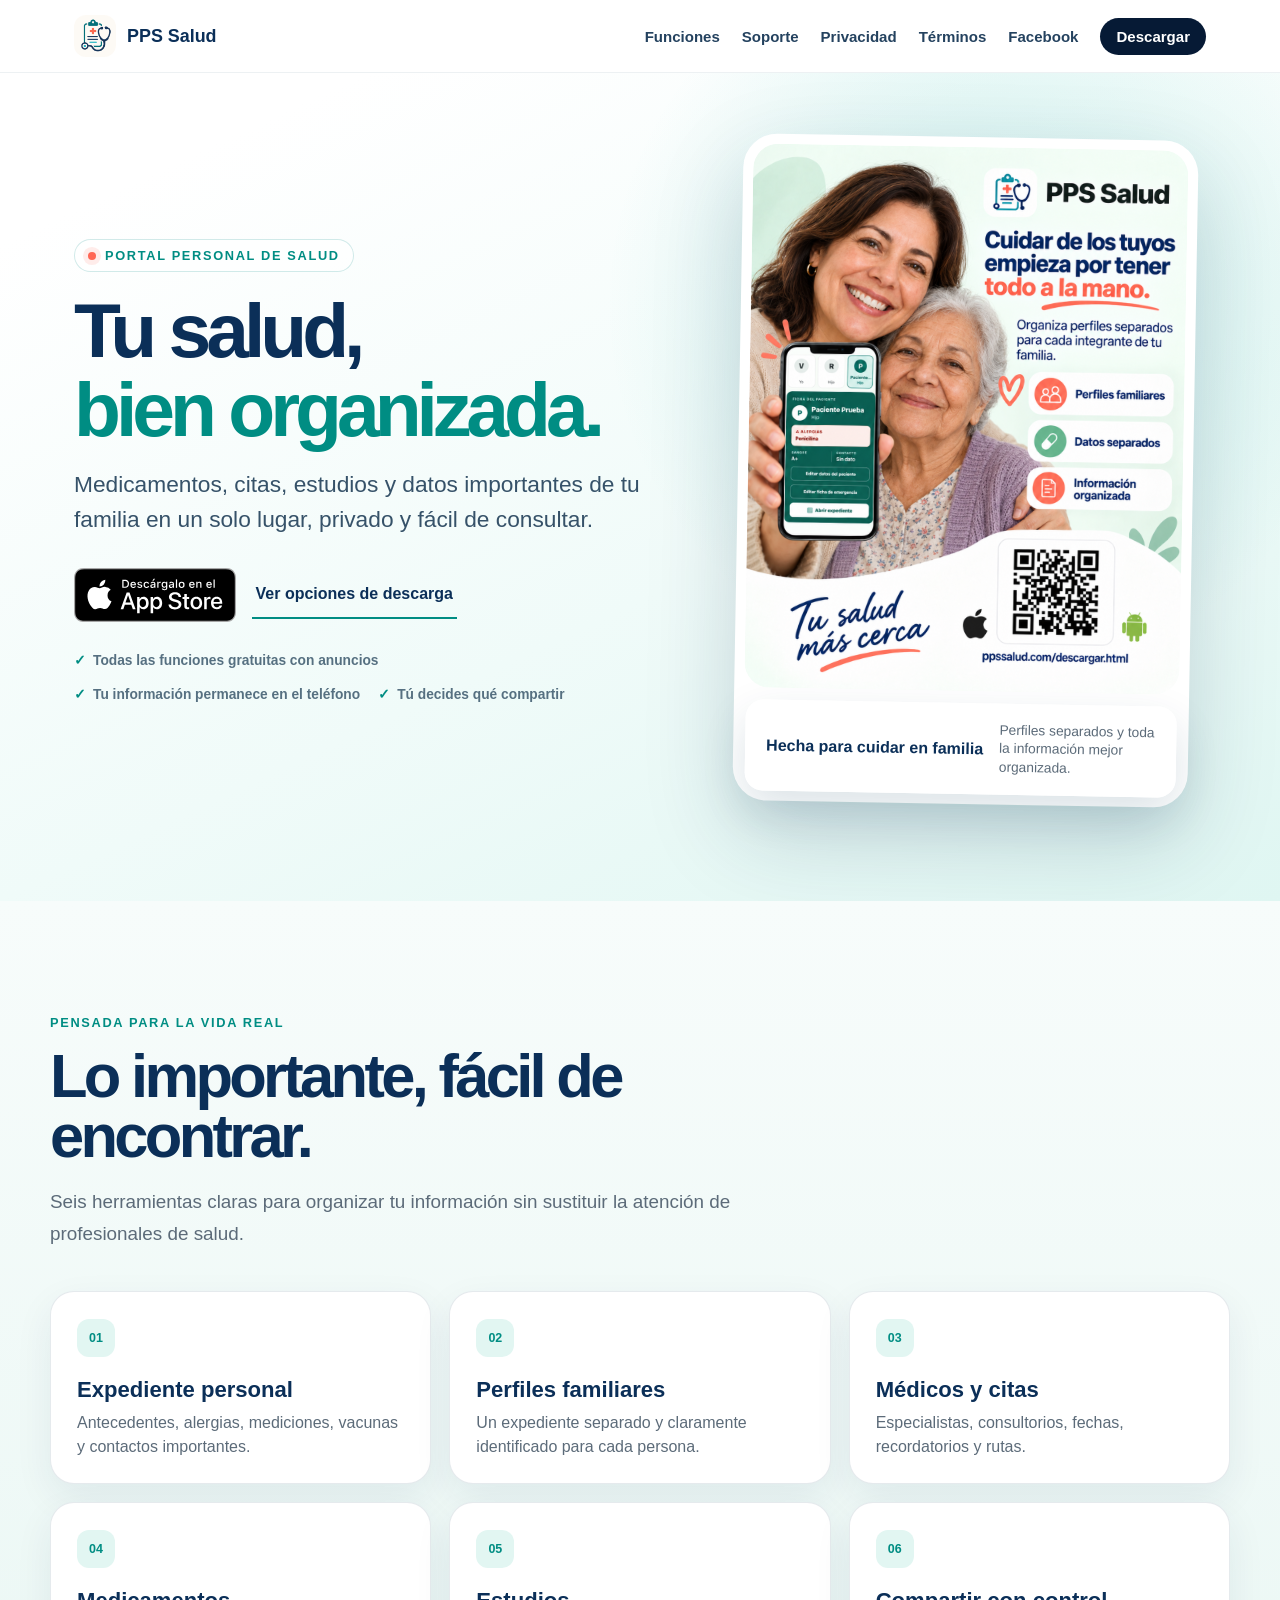
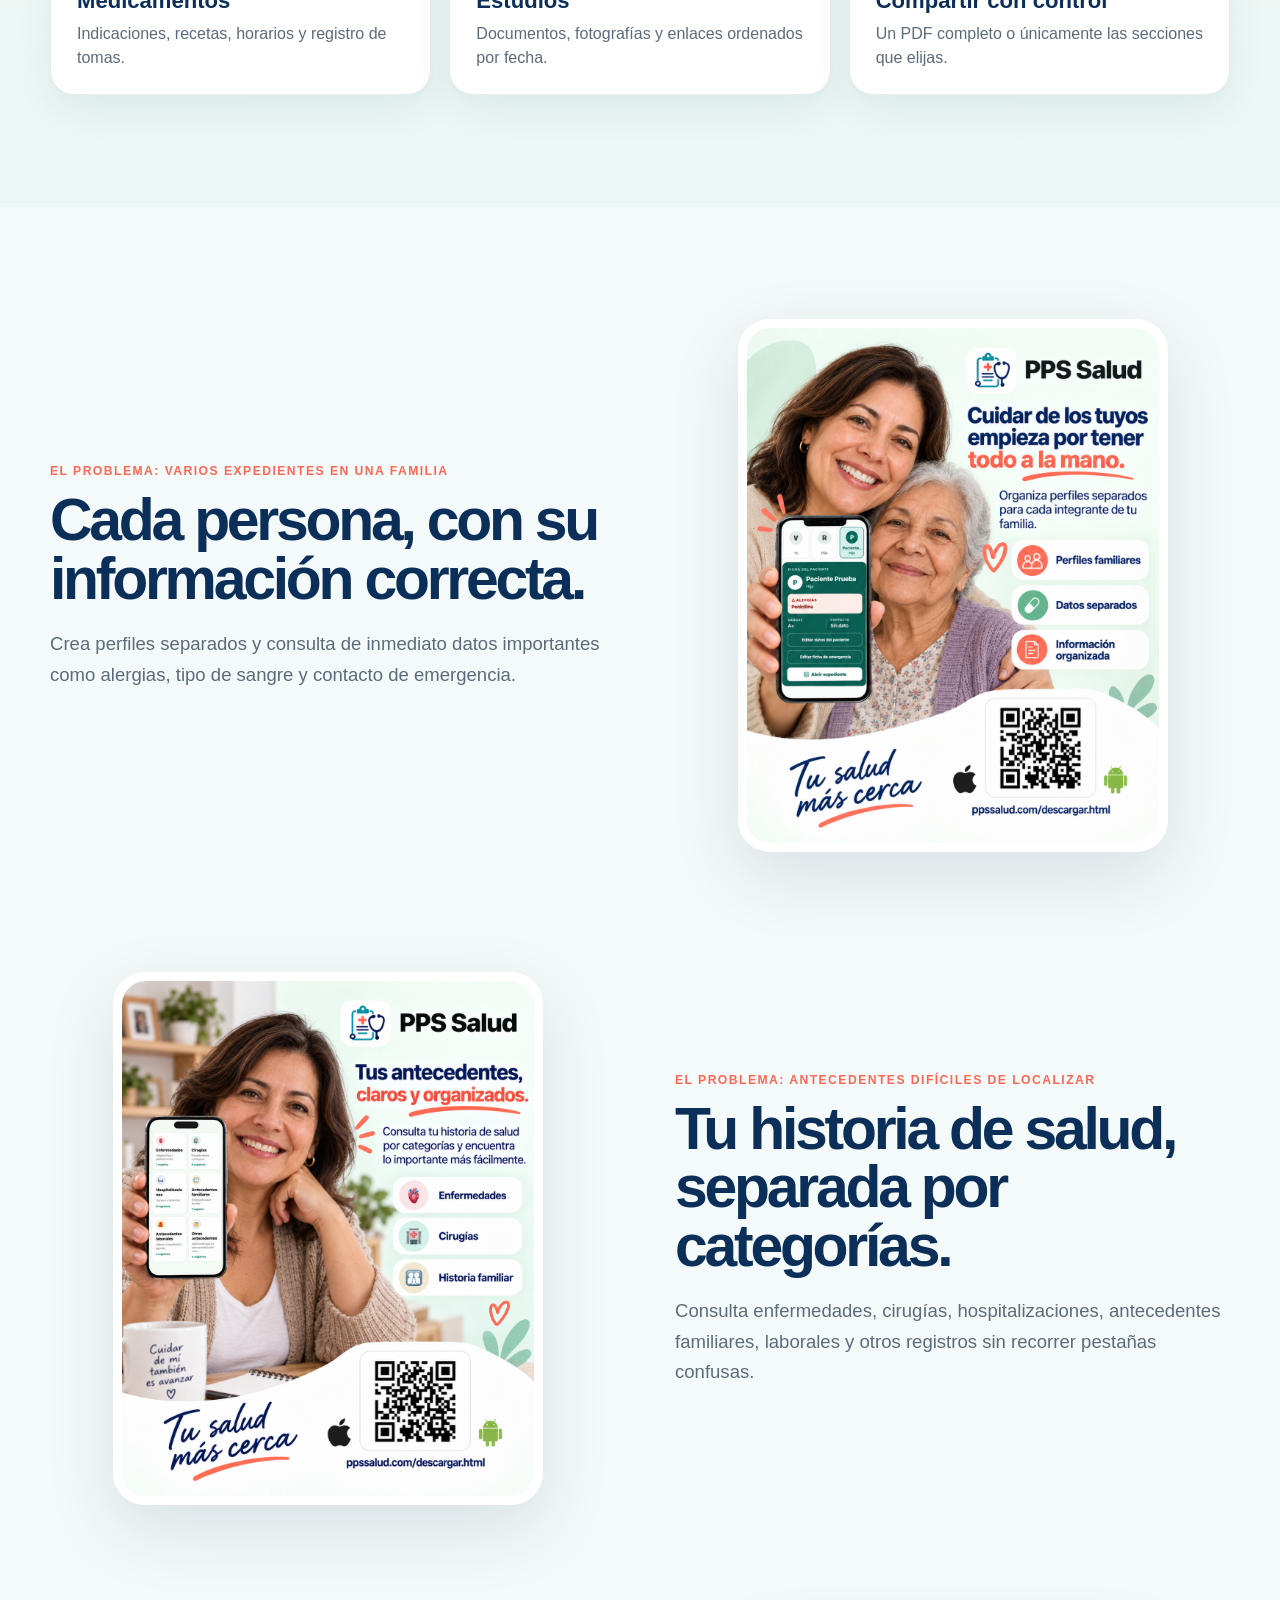
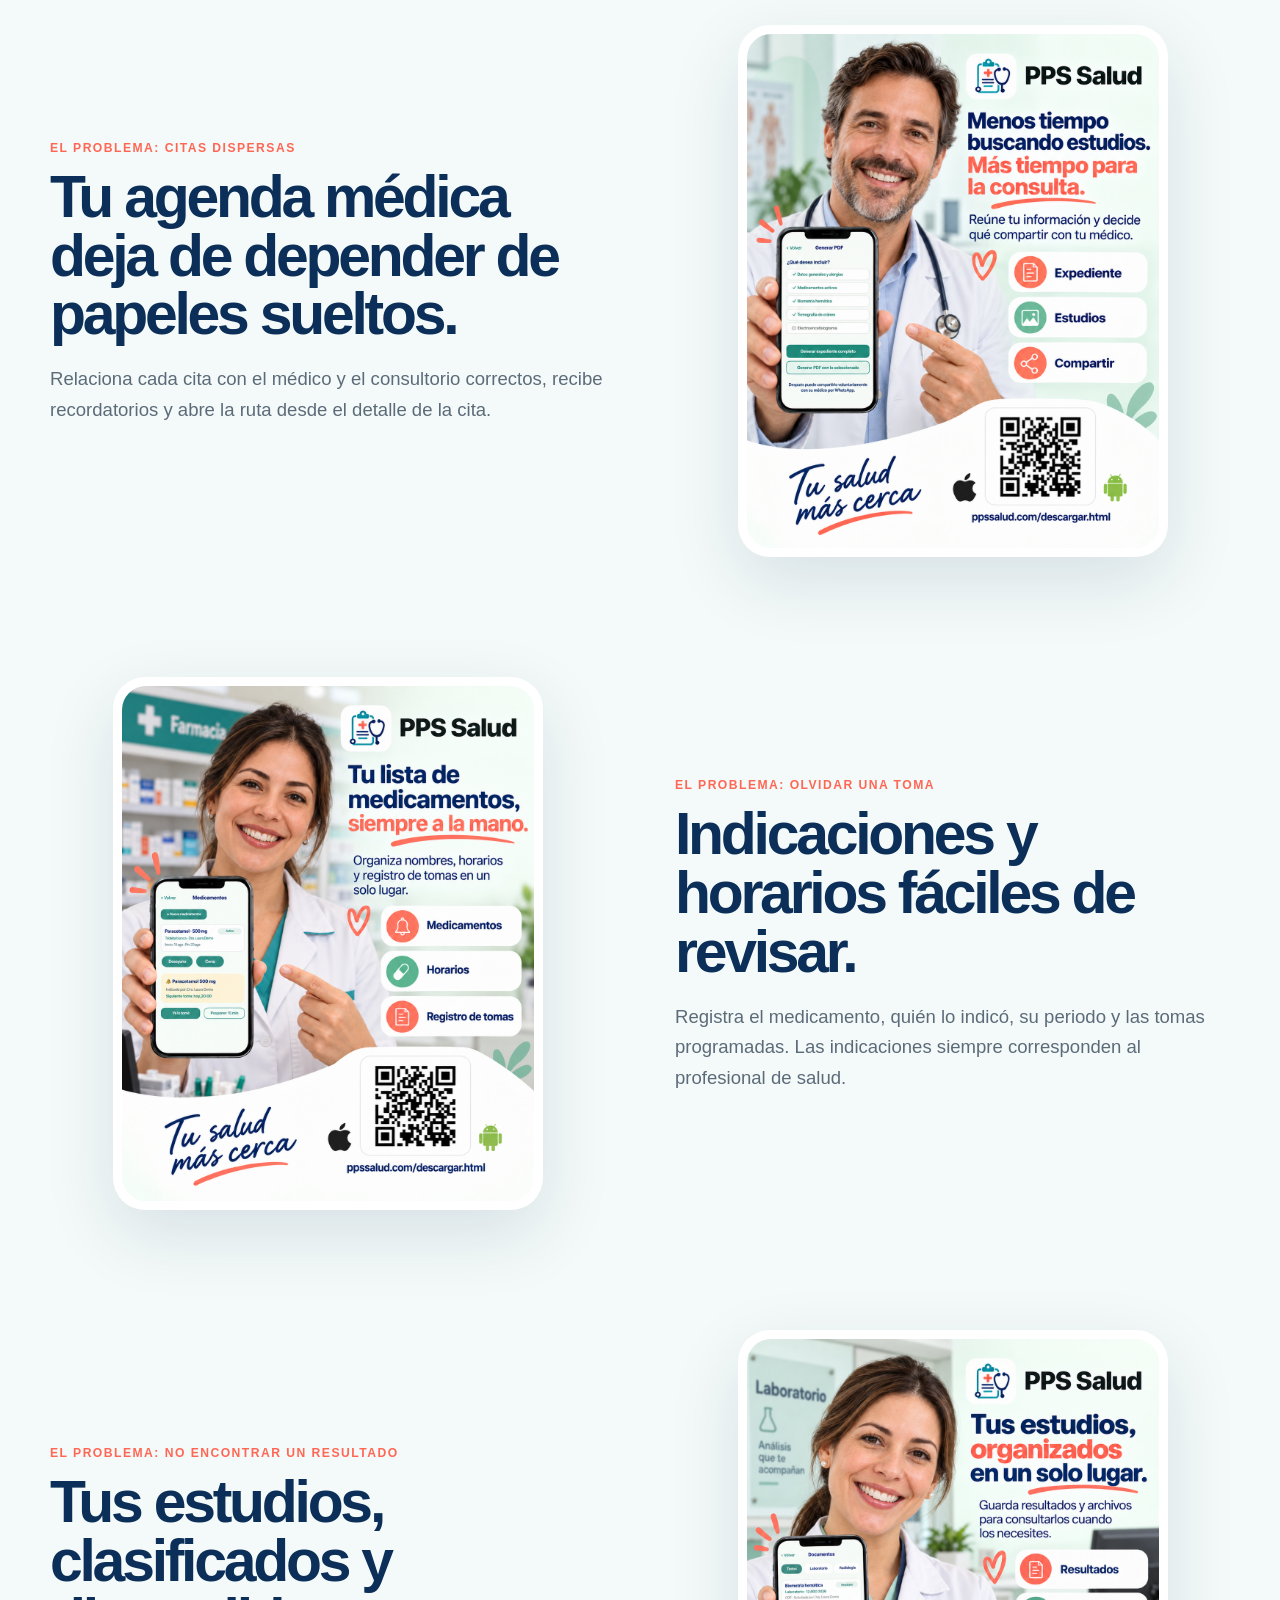
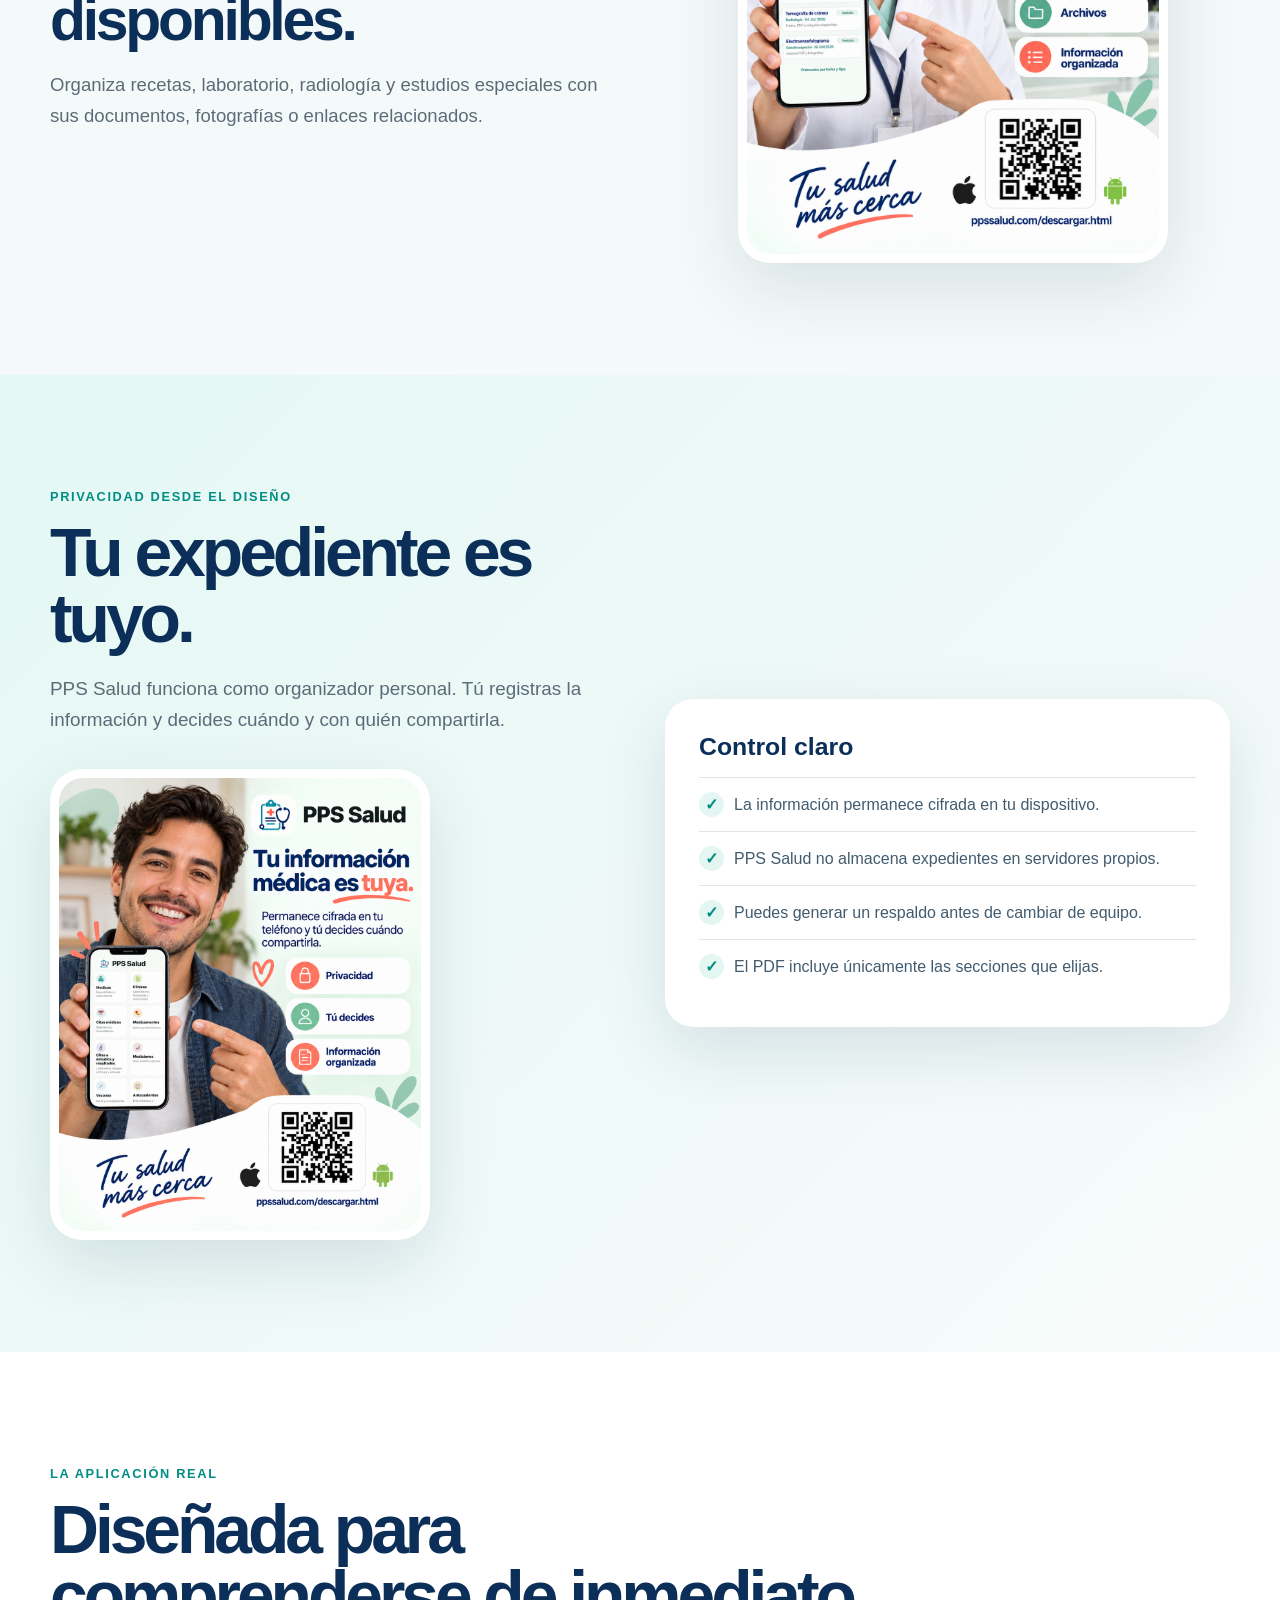
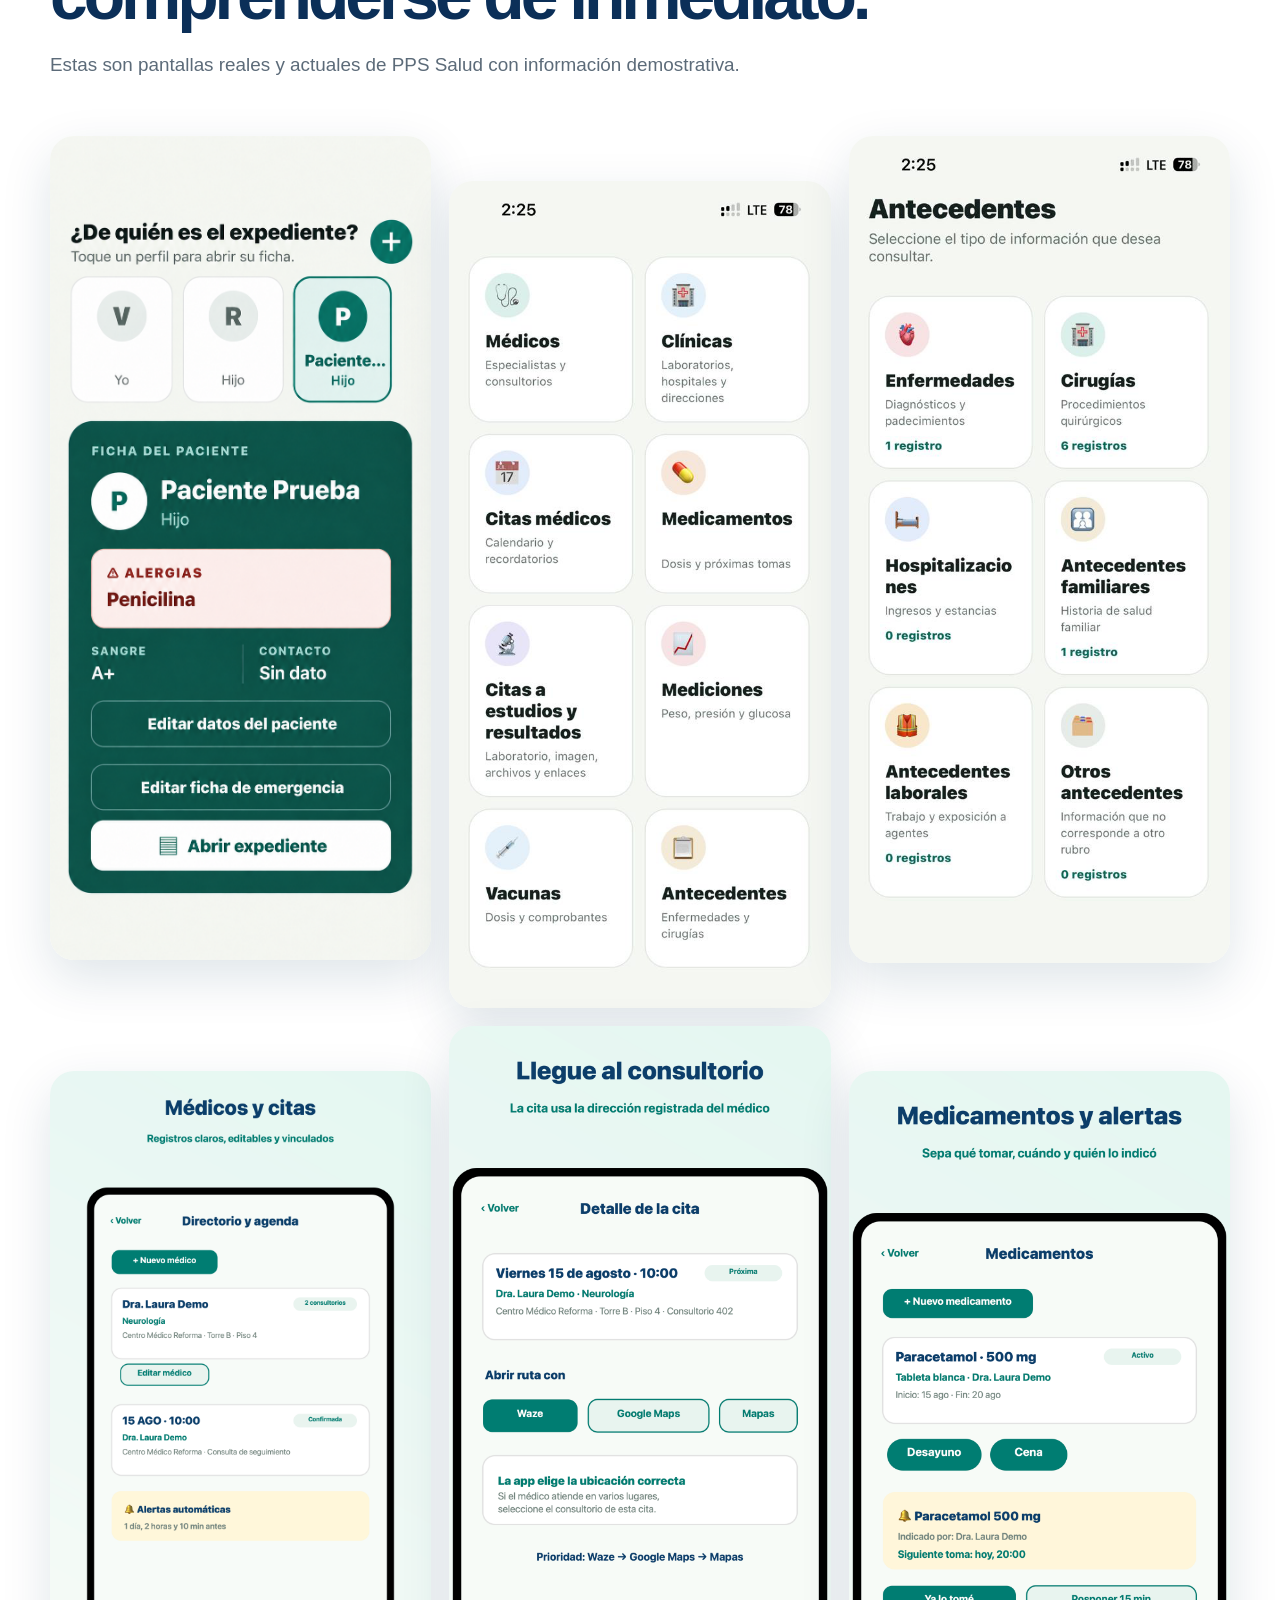
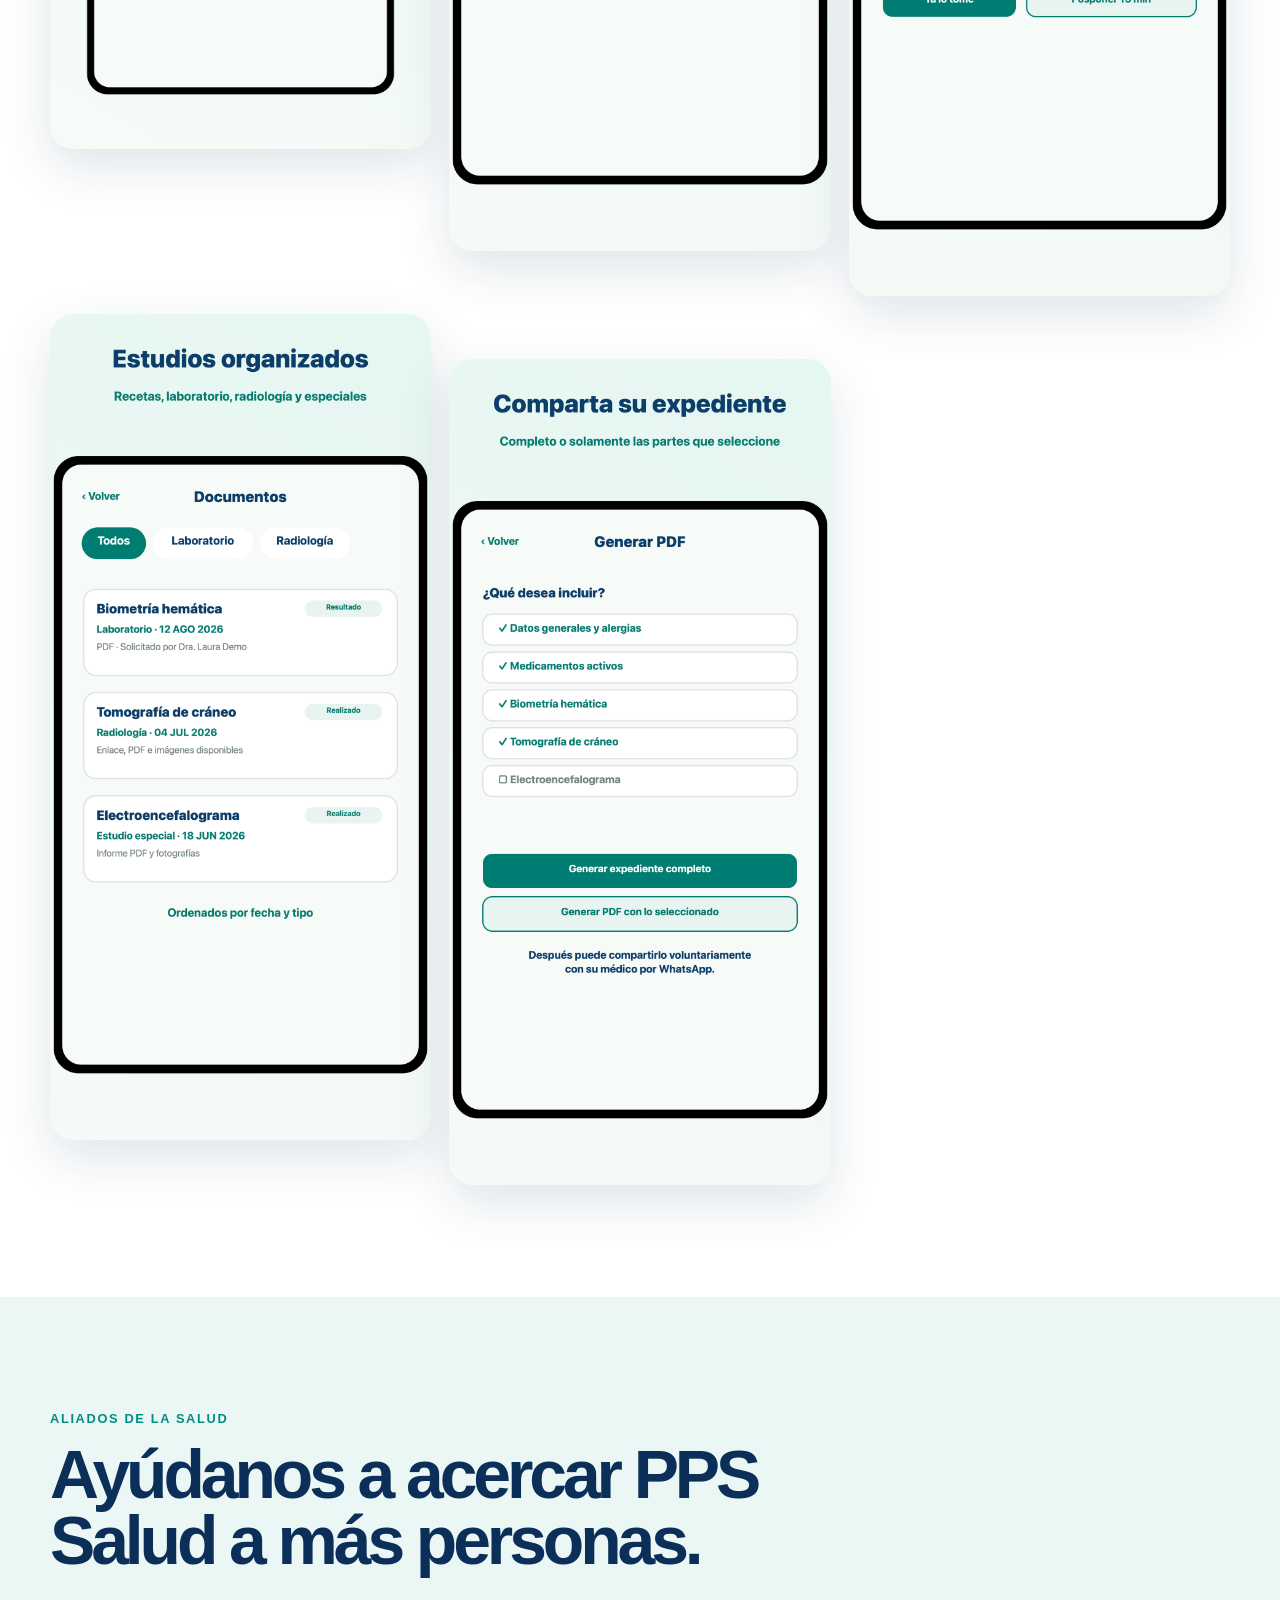
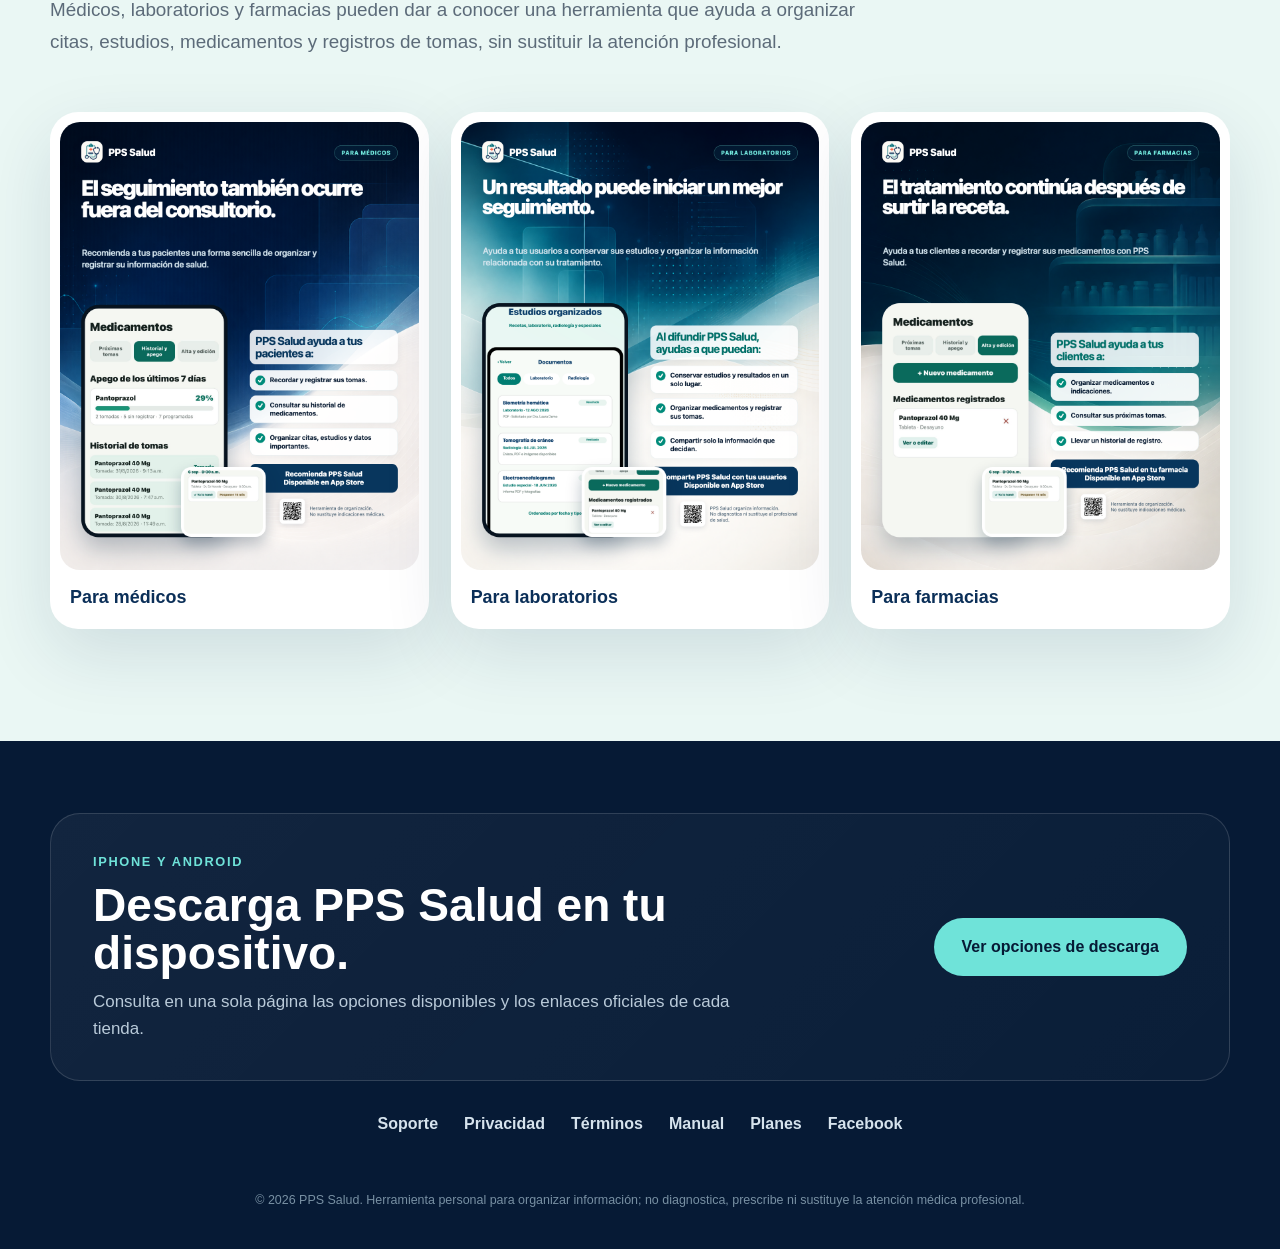
==== index.html @ 1ed8c7bd "Ajusta portada y simplifica descarga final" ====
<!doctype html>
<html lang="es-MX">
<head>
<meta charset="utf-8"><meta name="viewport" content="width=device-width,initial-scale=1"><meta name="theme-color" content="#f3fbf9">
<title>PPS Salud | Portal Personal de Salud – App para organizar tu información de salud</title>
<meta name="description" content="PPS Salud organiza medicamentos, citas, estudios, mediciones y antecedentes personales y familiares. Desde la versión 2.0.4, todas sus funciones son gratuitas con anuncios.">
<link rel="canonical" href="https://ppssalud.com/">
<meta name="robots" content="index,follow">
<meta property="og:title" content="PPS Salud | Portal Personal de Salud">
<meta property="og:description" content="Todas las funciones gratuitas con anuncios desde la versión 2.0.4. Las compras opcionales solo retiran la publicidad.">
<meta property="og:image" content="https://ppssalud.com/logo.png">
<meta property="og:url" content="https://ppssalud.com/">
<meta property="og:type" content="website">
<meta property="og:locale" content="es_MX">
<meta name="twitter:card" content="summary">
<meta name="twitter:title" content="PPS Salud | Portal Personal de Salud">
<meta name="twitter:description" content="Organiza tu información personal y familiar de salud. Gratis con anuncios desde la versión 2.0.4.">
<meta name="twitter:image" content="https://ppssalud.com/logo.png">
<script type="application/ld+json">
{
  "@context": "https://schema.org",
  "@type": "SoftwareApplication",
  "name": "PPS Salud",
  "alternateName": "Portal Personal de Salud",
  "applicationCategory": "HealthApplication",
  "operatingSystem": "iOS",
  "description": "PPS Salud es una aplicación para organizar información personal de salud, incluyendo medicamentos, citas, estudios, mediciones y antecedentes.",
  "url": "https://ppssalud.com/",
  "image": "https://ppssalud.com/logo.png",
  "sameAs": [
    "https://apps.apple.com/mx/app/pps-salud/id6799216959",
    "https://www.facebook.com/ppssalud"
  ],
  "offers": {
    "@type": "Offer",
    "url": "https://apps.apple.com/mx/app/pps-salud/id6799216959",
    "price": "0",
    "priceCurrency": "MXN",
    "availability": "https://schema.org/InStock"
  }
}
</script>
<style>
:root{--ink:#061a35;--navy:#0b2f58;--teal:#008d83;--mint:#6fe3d9;--coral:#ff6755;--mist:#eff9f7;--muted:#5c6b79;--line:rgba(8,55,83,.11);--shadow:0 30px 90px rgba(9,45,79,.14)}*{box-sizing:border-box}html{scroll-behavior:smooth}body{margin:0;color:var(--ink);font-family:-apple-system,BlinkMacSystemFont,"SF Pro Display","Segoe UI",sans-serif;-webkit-font-smoothing:antialiased}img,video{display:block;max-width:100%}.nav{position:sticky;top:0;z-index:20;background:#fffd;backdrop-filter:blur(22px);border-bottom:1px solid #08375312}.nav-inner{max-width:1180px;height:72px;margin:auto;padding:0 24px;display:flex;align-items:center;justify-content:space-between}.brand{display:flex;align-items:center;gap:11px;text-decoration:none;font-weight:800;color:var(--navy);font-size:1.12rem}.brand img{width:42px;height:42px;border-radius:12px}.links{display:flex;align-items:center;gap:24px;font-size:.94rem;font-weight:650}.links a{text-decoration:none;color:#24425f}.links a:hover{color:var(--teal)}.nav-cta{padding:10px 16px;border-radius:99px;background:var(--ink);color:#fff!important}
.hero{min-height:calc(100vh - 72px);overflow:hidden;background:radial-gradient(circle at 77% 28%,#00b3a72e,transparent 33%),linear-gradient(155deg,#fff 12%,#f0fbf9 58%,#dff6f2)}.hero-inner{max-width:1180px;margin:auto;padding:78px 24px 84px;display:grid;grid-template-columns:1.05fr .95fr;gap:70px;align-items:center}.eyebrow,.kicker{color:var(--teal);font-size:.8rem;font-weight:850;text-transform:uppercase;letter-spacing:.13em}.eyebrow{display:inline-flex;align-items:center;gap:9px;padding:8px 13px;border:1px solid #008d832e;border-radius:99px;background:#ffffffaa}.eyebrow:before{content:"";width:8px;height:8px;border-radius:50%;background:var(--coral);box-shadow:0 0 0 5px #ff67551f}h1{margin:24px 0;font-size:clamp(3.4rem,7.1vw,6.8rem);line-height:.91;letter-spacing:-.075em;color:var(--navy)}h1 span{display:block;color:var(--teal)}.lead{max-width:620px;margin:0;color:#365269;font-size:clamp(1.15rem,2vw,1.42rem);line-height:1.55}.actions{display:flex;align-items:center;gap:16px;flex-wrap:wrap;margin-top:31px}.store img{height:54px;width:auto}.text-link{font-weight:750;text-decoration:none;color:var(--navy);padding:14px 4px;border-bottom:2px solid var(--teal)}.trust{display:flex;gap:18px;flex-wrap:wrap;margin-top:30px;color:#567081;font-size:.86rem;font-weight:650}.trust span:before{content:"✓";color:var(--teal);margin-right:7px}
.stage{position:relative;display:grid;place-items:center;min-height:620px}.glow{position:absolute;width:85%;aspect-ratio:1;border-radius:50%;background:radial-gradient(circle,#00b3a742,#00b3a700 68%)}.phone{position:relative;width:min(370px,78vw);padding:12px;border-radius:53px;background:#07111f;box-shadow:0 55px 100px #04213b45,inset 0 0 0 2px #ffffff40;transform:rotate(2deg)}.phone video{width:100%;aspect-ratio:9/16;object-fit:cover;border-radius:42px;background:#eaf6f3}.float{position:absolute;padding:15px 18px;border:1px solid #ffffffb8;border-radius:18px;background:#ffffffd6;box-shadow:0 18px 40px #0837531f;backdrop-filter:blur(14px);font-weight:800;color:var(--navy)}.float b{display:block;color:var(--teal);font-size:.72rem;text-transform:uppercase;letter-spacing:.09em;margin-bottom:4px}.float.one{left:-7%;top:22%}.float.two{right:-3%;bottom:17%}
.section{padding:112px 24px}.wrap{max-width:1180px;margin:auto}.head{max-width:820px;margin-bottom:55px}.section h2,.download h2{font-size:clamp(2.6rem,5.3vw,5rem);line-height:.98;letter-spacing:-.06em;margin:15px 0 20px;color:var(--navy)}.head p{font-size:1.18rem;line-height:1.65;color:var(--muted);margin:0}.dark{background:var(--ink);color:#fff}.dark h2,.download h2{color:#fff}.dark .head p,.download p{color:#b9cad9}.dark .kicker,.download .kicker{color:var(--mint)}.grid{display:grid;grid-template-columns:repeat(3,1fr);gap:16px}.feature{min-height:230px;padding:30px;border:1px solid #ffffff1f;border-radius:26px;background:linear-gradient(145deg,#ffffff17,#ffffff06);display:flex;flex-direction:column;justify-content:flex-start}.num{font-size:.78rem;color:var(--mint);font-weight:850;letter-spacing:.12em}.feature h3{margin:24px 0 10px;font-size:1.55rem}.feature p{margin:0;color:#b9cad9;line-height:1.55}
.stories{background:#f4faf9}.story{display:grid;grid-template-columns:1fr 1fr;gap:70px;align-items:center;margin-bottom:120px}.story:last-child{margin-bottom:0}.story:nth-child(even) .copy{order:2}.story:nth-child(even) .shot{order:1}.problem{color:var(--coral);font-size:.76rem;font-weight:850;text-transform:uppercase;letter-spacing:.12em}.story h3{font-size:clamp(2.25rem,4.6vw,4.3rem);line-height:1;letter-spacing:-.055em;margin:12px 0 20px;color:var(--navy)}.story p{font-size:1.16rem;color:var(--muted);line-height:1.65}.shot{max-width:470px;margin:auto;padding:10px;border-radius:43px;background:#091522;box-shadow:var(--shadow)}.shot img{border-radius:34px}
.privacy{background:linear-gradient(135deg,#e4f8f4,#f8fbfb)}.privacy-grid{display:grid;grid-template-columns:1fr 1fr;gap:50px;align-items:center}.privacy-card{padding:34px;border-radius:28px;background:#fff;box-shadow:var(--shadow)}.privacy-card h3{font-size:1.55rem;margin:0 0 16px;color:var(--navy)}.privacy-card ul{padding:0;margin:0;list-style:none}.privacy-card li{padding:14px 0;border-top:1px solid var(--line);color:#415b6f}.privacy-card li:before{content:"✓";display:inline-grid;place-items:center;width:25px;height:25px;border-radius:50%;margin-right:10px;background:#e3f6f2;color:var(--teal);font-weight:900}.gallery{display:grid;grid-template-columns:repeat(3,1fr);gap:18px;align-items:start}.gallery img{width:100%;border-radius:24px;box-shadow:0 18px 50px #08375321;transition:.35s}.gallery img:nth-child(even){margin-top:45px}.gallery img:hover{transform:translateY(-8px)}.allies{background:#eaf7f4}.allies-grid{display:grid;grid-template-columns:repeat(3,1fr);gap:22px}.ally-card{margin:0;padding:10px 10px 18px;border-radius:28px;background:#fff;box-shadow:var(--shadow)}.ally-card img{width:100%;border-radius:20px}.ally-card figcaption{padding:17px 10px 3px;color:var(--navy);font-size:1.12rem;font-weight:800}
.download{padding:120px 24px 56px;background:var(--ink);color:#fff;text-align:center}.download-inner{max-width:1080px;margin:auto}.download>p{font-size:1.16rem}.qr{width:min(310px,78vw);margin:42px auto 24px;padding:20px;border-radius:34px;background:#fff;box-shadow:0 30px 70px #0004}.qr img{border-radius:18px}.download .store img{height:60px;margin:auto}.download-links{margin-top:52px;display:flex;justify-content:center;gap:26px;flex-wrap:wrap}.download-links a{color:#d6e3ed;text-decoration:none;font-weight:700}.download-links a:hover{color:var(--mint)}.apple-note{max-width:820px;margin:62px auto 0;color:#8297a9!important;font-size:.78rem!important;line-height:1.55!important}footer{background:var(--ink);color:#7890a3;text-align:center;padding:22px 24px 42px;font-size:.78rem}
@media(max-width:920px){.links a:not(.nav-cta){display:none}.hero-inner,.story,.privacy-grid{grid-template-columns:1fr}.hero-inner{padding-top:54px;gap:34px}.stage{min-height:570px}.grid{grid-template-columns:1fr 1fr}.gallery{grid-template-columns:repeat(3,1fr)}.allies-grid{grid-template-columns:repeat(2,1fr)}.story:nth-child(even) .copy,.story:nth-child(even) .shot{order:initial}}@media(max-width:620px){.nav-inner{height:64px}.hero{min-height:auto}.hero-inner{padding:48px 20px 68px}h1{font-size:3.6rem}.stage{min-height:520px}.float{display:none}.section{padding:82px 20px}.grid,.allies-grid{grid-template-columns:1fr}.feature{min-height:220px}.gallery{grid-template-columns:repeat(2,1fr)}.gallery img:nth-child(even){margin-top:25px}.story{gap:34px;margin-bottom:90px}.download{padding-top:88px}}@media(prefers-reduced-motion:reduce){html{scroll-behavior:auto}.gallery img{transition:none}}
</style>
<link rel="stylesheet" href="site.css">
<script async src="https://pagead2.googlesyndication.com/pagead/js/adsbygoogle.js?client=ca-pub-6480744646471189" crossorigin="anonymous"></script>
</head>
<body>
<nav class="site-nav"><div class="site-nav-inner"><a class="site-brand" href="/"><img src="logo.png" alt="PPS Salud">PPS Salud</a><div class="site-links"><a href="/#funciones">Funciones</a><a href="soporte.html">Soporte</a><a href="privacidad.html">Privacidad</a><a href="terminos.html">Términos</a><a href="https://www.facebook.com/ppssalud" target="_blank" rel="noopener">Facebook</a><a class="site-cta" href="/descargar.html">Descargar</a></div><details class="site-menu"><summary>Menú</summary><div><a href="/">Inicio</a><a href="/#funciones">Funciones</a><a href="soporte.html">Soporte</a><a href="privacidad.html">Privacidad</a><a href="terminos.html">Términos</a><a href="https://www.facebook.com/ppssalud" target="_blank" rel="noopener">Facebook</a><a href="/descargar.html">Descargar</a></div></details></div></nav>
<main>
<section class="hero" id="inicio"><div class="hero-inner"><div class="hero-copy"><span class="eyebrow">Portal Personal de Salud</span><h1>Tu salud,<span>bien organizada.</span></h1><p class="lead">Medicamentos, citas, estudios y datos importantes de tu familia en un solo lugar, privado y fácil de consultar.</p><div class="actions"><a class="store" href="https://apps.apple.com/mx/app/pps-salud/id6799216959" aria-label="Descargar PPS Salud en App Store"><img src="assets/app-store-badge.svg" alt="Descargar en el App Store"></a><a class="text-link" href="/descargar.html">Ver opciones de descarga</a></div><div class="trust"><span>Todas las funciones gratuitas con anuncios</span><span>Tu información permanece en el teléfono</span><span>Tú decides qué compartir</span></div></div><div class="campaign-hero"><img src="assets/campana-02-cuidadores.png" alt="Anuncio de PPS Salud para organizar perfiles familiares separados"><div class="campaign-hero-note"><strong>Hecha para cuidar en familia</strong><span>Perfiles separados y toda la información mejor organizada.</span></div></div></div></section>
<section class="section feature-section" id="funciones"><div class="wrap"><div class="head feature-head"><span class="kicker">Pensada para la vida real</span><h2>Lo importante, fácil de encontrar.</h2><p>Seis herramientas claras para organizar tu información sin sustituir la atención de profesionales de salud.</p></div><div class="grid feature-grid">
<article class="feature"><span class="num">01</span><div><h3>Expediente personal</h3><p>Antecedentes, alergias, mediciones, vacunas y contactos importantes.</p></div></article><article class="feature"><span class="num">02</span><div><h3>Perfiles familiares</h3><p>Un expediente separado y claramente identificado para cada persona.</p></div></article><article class="feature"><span class="num">03</span><div><h3>Médicos y citas</h3><p>Especialistas, consultorios, fechas, recordatorios y rutas.</p></div></article><article class="feature"><span class="num">04</span><div><h3>Medicamentos</h3><p>Indicaciones, recetas, horarios y registro de tomas.</p></div></article><article class="feature"><span class="num">05</span><div><h3>Estudios</h3><p>Documentos, fotografías y enlaces ordenados por fecha.</p></div></article><article class="feature"><span class="num">06</span><div><h3>Compartir con control</h3><p>Un PDF completo o únicamente las secciones que elijas.</p></div></article></div></div></section>
<section class="section stories" id="experiencia"><div class="wrap">
<article class="story"><div class="copy"><span class="problem">El problema: varios expedientes en una familia</span><h3>Cada persona, con su información correcta.</h3><p>Crea perfiles separados y consulta de inmediato datos importantes como alergias, tipo de sangre y contacto de emergencia.</p></div><div class="campaign-shot"><img src="assets/campana-02-cuidadores.png" alt="PPS Salud para organizar perfiles familiares" loading="lazy"></div></article>
<article class="story"><div class="copy"><span class="problem">El problema: antecedentes difíciles de localizar</span><h3>Tu historia de salud, separada por categorías.</h3><p>Consulta enfermedades, cirugías, hospitalizaciones, antecedentes familiares, laborales y otros registros sin recorrer pestañas confusas.</p></div><div class="campaign-shot"><img src="assets/campana-07-antecedentes.png" alt="Persona mostrando en PPS Salud la pantalla real de antecedentes organizados por categoría" loading="lazy"></div></article>
<article class="story"><div class="copy"><span class="problem">El problema: citas dispersas</span><h3>Tu agenda médica deja de depender de papeles sueltos.</h3><p>Relaciona cada cita con el médico y el consultorio correctos, recibe recordatorios y abre la ruta desde el detalle de la cita.</p></div><div class="campaign-shot"><img src="assets/campana-03-medicos.png" alt="PPS Salud para preparar la información antes de la consulta" loading="lazy"></div></article>
<article class="story"><div class="copy"><span class="problem">El problema: olvidar una toma</span><h3>Indicaciones y horarios fáciles de revisar.</h3><p>Registra el medicamento, quién lo indicó, su periodo y las tomas programadas. Las indicaciones siempre corresponden al profesional de salud.</p></div><div class="campaign-shot"><img src="assets/campana-04-farmacias.png" alt="PPS Salud para organizar medicamentos y horarios" loading="lazy"></div></article>
<article class="story"><div class="copy"><span class="problem">El problema: no encontrar un resultado</span><h3>Tus estudios, clasificados y disponibles.</h3><p>Organiza recetas, laboratorio, radiología y estudios especiales con sus documentos, fotografías o enlaces relacionados.</p></div><div class="campaign-shot"><img src="assets/campana-05-laboratorios.png" alt="PPS Salud para organizar resultados y archivos" loading="lazy"></div></article></div></section>
<section class="section privacy" id="privacidad"><div class="wrap privacy-grid"><div class="privacy-intro"><div class="head"><span class="kicker">Privacidad desde el diseño</span><h2>Tu expediente es tuyo.</h2><p>PPS Salud funciona como organizador personal. Tú registras la información y decides cuándo y con quién compartirla.</p></div><div class="campaign-shot privacy-shot"><img src="assets/campana-06-privacidad.png" alt="Privacidad de la información en PPS Salud" loading="lazy"></div></div><div class="privacy-card"><h3>Control claro</h3><ul><li>La información permanece cifrada en tu dispositivo.</li><li>PPS Salud no almacena expedientes en servidores propios.</li><li>Puedes generar un respaldo antes de cambiar de equipo.</li><li>El PDF incluye únicamente las secciones que elijas.</li></ul></div></div></section>
<section class="section"><div class="wrap"><div class="head"><span class="kicker">La aplicación real</span><h2>Diseñada para comprenderse de inmediato.</h2><p>Estas son pantallas reales y actuales de PPS Salud con información demostrativa.</p></div><div class="gallery"><img src="assets/perfiles-familia.png" alt="Perfiles familiares y ficha de emergencia" loading="lazy"><img src="assets/expediente-actual.png" alt="Secciones actuales del expediente" loading="lazy"><img src="assets/antecedentes-actual.png" alt="Antecedentes organizados por categoría" loading="lazy"><img src="assets/medicos-citas.png" alt="Médicos y citas" loading="lazy"><img src="assets/mapas-rutas.png" alt="Rutas al consultorio" loading="lazy"><img src="assets/medicamentos-alertas.png" alt="Medicamentos y alertas" loading="lazy"><img src="assets/estudios-organizados.png" alt="Estudios organizados" loading="lazy"><img src="assets/compartir-expediente.png" alt="Compartir expediente en PDF" loading="lazy"></div></div></section>
<section class="section allies" id="aliados"><div class="wrap"><div class="head"><span class="kicker">Aliados de la salud</span><h2>Ayúdanos a acercar PPS Salud a más personas.</h2><p>Médicos, laboratorios y farmacias pueden dar a conocer una herramienta que ayuda a organizar citas, estudios, medicamentos y registros de tomas, sin sustituir la atención profesional.</p></div><div class="allies-grid"><figure class="ally-card"><img src="assets/anuncio-medicos.png" alt="Anuncio de PPS Salud dirigido a médicos" loading="lazy"><figcaption>Para médicos</figcaption></figure><figure class="ally-card"><img src="assets/anuncio-laboratorios.png" alt="Anuncio de PPS Salud dirigido a laboratorios" loading="lazy"><figcaption>Para laboratorios</figcaption></figure><figure class="ally-card"><img src="assets/anuncio-farmacias.png" alt="Anuncio de PPS Salud dirigido a farmacias" loading="lazy"><figcaption>Para farmacias</figcaption></figure></div></div></section>
<section class="download-compact" id="descargar"><div class="download-compact-inner"><div><span class="kicker">iPhone y Android</span><h2>Descarga PPS Salud en tu dispositivo.</h2><p>Consulta en una sola página las opciones disponibles y los enlaces oficiales de cada tienda.</p></div><a class="download-compact-cta" href="/descargar.html">Ver opciones de descarga</a></div><div class="download-links"><a href="soporte.html">Soporte</a><a href="privacidad.html">Privacidad</a><a href="terminos.html">Términos</a><a href="Manual-de-usuario-PPS-Salud.pdf">Manual</a><a href="suscripciones/">Planes</a><a href="https://www.facebook.com/ppssalud" target="_blank" rel="noopener">Facebook</a></div></section>
</main><footer>© 2026 PPS Salud. Herramienta personal para organizar información; no diagnostica, prescribe ni sustituye la atención médica profesional.</footer>
</body></html>
---- site.css ----
:root{--ink:#061a35;--navy:#0b2f58;--teal:#008d83;--mint:#6fe3d9;--coral:#ff6755;--mist:#eff9f7;--muted:#5c6b79;--line:rgba(8,55,83,.13);--shadow:0 24px 70px rgba(9,45,79,.12)}
*{box-sizing:border-box}
html{scroll-behavior:smooth}
body{margin:0;color:var(--ink);font-family:-apple-system,BlinkMacSystemFont,"SF Pro Display","Segoe UI",sans-serif;-webkit-font-smoothing:antialiased}
.site-nav{position:sticky;top:0;z-index:50;background:#fffd;backdrop-filter:blur(22px);border-bottom:1px solid #08375312}
.site-nav-inner{max-width:1180px;height:72px;margin:auto;padding:0 24px;display:flex;align-items:center;justify-content:space-between}
.site-brand{display:flex;align-items:center;gap:11px;text-decoration:none;font-weight:800;color:var(--navy);font-size:1.12rem}
.site-brand img{width:42px;height:42px;border-radius:12px}
.site-links{display:flex;align-items:center;gap:22px;font-size:.94rem;font-weight:700}
.site-links a,.site-menu a{text-decoration:none;color:#24425f}
.site-links a:hover,.site-menu a:hover{color:var(--teal)}
.site-cta{padding:10px 16px;border-radius:99px;background:var(--ink);color:#fff!important}
.site-menu{display:none;position:relative}
.site-menu summary{cursor:pointer;list-style:none;padding:10px 15px;border:1px solid var(--line);border-radius:99px;color:var(--navy);font-weight:800}
.site-menu summary::-webkit-details-marker{display:none}
.site-menu div{position:absolute;right:0;top:50px;min-width:220px;padding:12px;border:1px solid var(--line);border-radius:18px;background:#fff;box-shadow:var(--shadow)}
.site-menu a{display:block;padding:11px 12px;border-radius:10px;font-weight:750}
.legal-page{min-height:100vh;background:linear-gradient(155deg,#fff 10%,#f1faf8 58%,#e7f7f3)}
.page-hero{display:block;max-width:960px;margin:auto;padding:70px 28px 28px}
.page-kicker{color:var(--teal);font-size:.78rem;font-weight:850;text-transform:uppercase;letter-spacing:.13em}
.page-hero h1{margin:12px 0 14px;color:var(--navy);font-size:clamp(2.5rem,6vw,4.8rem);line-height:.98;letter-spacing:-.055em}
.page-hero p{max-width:760px;color:var(--muted);font-size:1.12rem;line-height:1.65}
.legal-content{max-width:960px;margin:0 auto 70px;padding:8px 28px 40px}
.legal-content>section,.legal-content>.content-card,.legal-card{background:#fff;border:1px solid var(--line);border-radius:24px;padding:30px;margin:18px 0;box-shadow:0 14px 45px #08375312}
.legal-content h2{color:var(--navy);margin-top:30px}
.legal-content a{color:var(--teal);font-weight:750}
.download-page{min-height:100vh;background:var(--ink);color:#fff}
.download-page .page-hero{text-align:center;max-width:1050px}
.download-page .page-hero h1{color:#fff}
.download-page .page-hero p{margin-left:auto;margin-right:auto;color:#b9cad9}
.store-grid{display:grid;grid-template-columns:repeat(2,minmax(0,1fr));gap:24px;max-width:950px;margin:0 auto;padding:8px 28px 80px}
.store-card{display:flex;flex-direction:column;align-items:center;padding:30px;border:1px solid #ffffff25;border-radius:28px;background:#ffffff0d;text-align:center}
.store-card h2{margin:0 0 8px;font-size:1.8rem}.store-card p{min-height:44px;margin:0 0 20px;color:#b9cad9;line-height:1.5}
.store-qr{width:min(280px,78vw);padding:18px;border-radius:28px;background:#fff;box-shadow:0 25px 65px #0005}.store-qr img{display:block;width:100%;border-radius:12px}
.store-badge{display:flex;align-items:center;justify-content:center;min-height:62px;margin-top:20px}.store-badge img{display:block;max-height:58px;max-width:230px}
.store-visible-link{width:100%;margin-top:22px;padding:14px;border:1px solid #ffffff25;border-radius:14px;background:#001328;color:#d8e6ef;font-size:.82rem;line-height:1.5;overflow-wrap:anywhere;user-select:all}
.store-status{display:inline-block;margin-top:12px;padding:7px 11px;border-radius:99px;background:#6fe3d91a;color:var(--mint);font-size:.78rem;font-weight:800}
.site-footer{max-width:none;margin:0;background:var(--ink);color:#9eb0bf;text-align:center;padding:30px 24px;font-size:.84rem}
@media(max-width:920px){.site-links{display:none}.site-menu{display:block}}
@media(max-width:620px){.site-nav-inner{height:64px;padding:0 18px}.page-hero{padding:48px 20px 20px}.legal-content{padding:6px 18px 30px}.legal-content>section,.legal-content>.content-card,.legal-card{padding:22px;border-radius:19px}.store-grid{grid-template-columns:1fr;padding:6px 18px 60px}.store-card{padding:22px}}
/* Portada y campaña 2026 */
.hero-inner{grid-template-columns:minmax(0,1fr) minmax(360px,.82fr);gap:64px;padding-top:64px}
.hero-copy{max-width:650px}
.hero h1{max-width:700px;font-size:clamp(3.2rem,6vw,5.8rem);line-height:.94;letter-spacing:-.065em;margin:22px 0}
.hero h1 span{margin-top:.08em}
.campaign-hero{position:relative;max-width:455px;margin:auto;padding:10px;border-radius:34px;background:#fff;box-shadow:0 34px 90px rgba(9,45,79,.18);transform:rotate(1deg)}
.campaign-hero>img{width:100%;border-radius:25px}
.campaign-hero-note{position:static;display:flex;align-items:center;gap:16px;margin:12px 2px 0;padding:17px 20px;border:1px solid #fff;border-radius:18px;background:#fffffff2;box-shadow:0 18px 45px #08375324;color:var(--navy)}
.campaign-hero-note strong{white-space:nowrap}.campaign-hero-note span{font-size:.86rem;color:var(--muted);line-height:1.35}
.feature-section{background:linear-gradient(180deg,#f7fcfb,#eaf7f4)}
.feature-head{max-width:760px;margin-bottom:42px}.feature-section .kicker{color:var(--teal)}
.feature-section h2{color:var(--navy);font-size:clamp(2.5rem,4.8vw,4.6rem)}
.feature-grid{gap:18px}.feature-grid .feature{position:relative;min-height:178px;padding:27px 26px 24px;border:1px solid rgba(8,55,83,.1);border-radius:24px;background:#fff;box-shadow:0 14px 38px rgba(9,45,79,.07);transition:transform .25s ease,box-shadow .25s ease}
.feature-grid .feature:hover{transform:translateY(-4px);box-shadow:0 22px 48px rgba(9,45,79,.12)}
.feature-grid .num{display:grid;place-items:center;width:38px;height:38px;border-radius:12px;background:#e2f6f2;color:var(--teal);letter-spacing:0}
.feature-grid .feature h3{margin:20px 0 8px;color:var(--navy);font-size:1.38rem}.feature-grid .feature p{color:var(--muted);line-height:1.5}
.campaign-section{background:#fff}.campaign-head{max-width:820px}.campaign-grid{display:grid;grid-template-columns:repeat(3,1fr);gap:24px;align-items:start}
.campaign-grid figure{margin:0;padding:9px 9px 18px;border:1px solid var(--line);border-radius:28px;background:#fff;box-shadow:0 18px 50px #08375317;overflow:hidden}
.campaign-grid figure:nth-child(2),.campaign-grid figure:nth-child(5){transform:translateY(34px)}
.campaign-grid img{width:100%;border-radius:20px}.campaign-grid figcaption{padding:15px 10px 0;color:var(--navy);font-weight:800;text-align:center}
.feature-highlight{display:grid;grid-template-columns:minmax(240px,390px) 1fr;gap:48px;align-items:center;margin-top:54px;padding:30px;border-radius:32px;background:linear-gradient(135deg,#fff,#f1faf8);box-shadow:0 20px 60px rgba(9,45,79,.09)}
.feature-highlight img{width:100%;border-radius:24px}.feature-highlight h3{margin:12px 0;font-size:clamp(1.8rem,3.4vw,3.1rem);line-height:1.05;letter-spacing:-.04em;color:var(--navy)}.feature-highlight p{color:var(--muted);font-size:1.05rem;line-height:1.6}
.campaign-shot{max-width:430px;margin:auto;padding:9px;border-radius:32px;background:#fff;box-shadow:var(--shadow)}.campaign-shot img{width:100%;border-radius:24px}
.privacy-intro .head{margin-bottom:34px}.privacy-shot{max-width:380px;margin-left:0}
.download-compact{padding:72px 24px 38px;background:var(--ink);color:#fff}.download-compact-inner{display:grid;grid-template-columns:minmax(0,1fr) auto;gap:48px;align-items:center;max-width:1180px;margin:auto;padding:38px 42px;border:1px solid #ffffff24;border-radius:30px;background:linear-gradient(135deg,#ffffff0d,#ffffff05)}.download-compact .kicker{color:var(--mint)}.download-compact h2{max-width:700px;margin:12px 0 10px;color:#fff;font-size:clamp(2rem,3.6vw,3.4rem);line-height:1.04}.download-compact p{max-width:680px;margin:0;color:#b9cad9;font-size:1.06rem;line-height:1.6}.download-compact-cta{display:inline-flex;align-items:center;justify-content:center;min-height:58px;padding:0 28px;border-radius:999px;background:var(--mint);color:var(--ink);font-weight:900;text-decoration:none;white-space:nowrap}.download-compact .download-links{margin-top:34px}
@media(max-width:920px){.hero-inner{grid-template-columns:1fr;gap:54px}.campaign-hero{max-width:430px}.campaign-grid{grid-template-columns:repeat(2,1fr)}.campaign-grid figure:nth-child(2),.campaign-grid figure:nth-child(5){transform:none}}
@media(max-width:920px){.feature-highlight{grid-template-columns:1fr}.feature-highlight img{max-width:380px;margin:auto}.privacy-shot{margin:auto}.download-compact-inner{grid-template-columns:1fr;gap:26px}}
@media(max-width:620px){.hero h1{font-size:clamp(3rem,15vw,4.3rem)}.campaign-hero-note{position:static;margin:10px 2px 0;display:block}.campaign-hero-note strong,.campaign-hero-note span{display:block}.campaign-hero-note span{margin-top:5px}.feature-grid,.campaign-grid{grid-template-columns:1fr}.feature-grid .feature{min-height:0}.campaign-grid{gap:18px}.feature-highlight{padding:18px;gap:24px}}
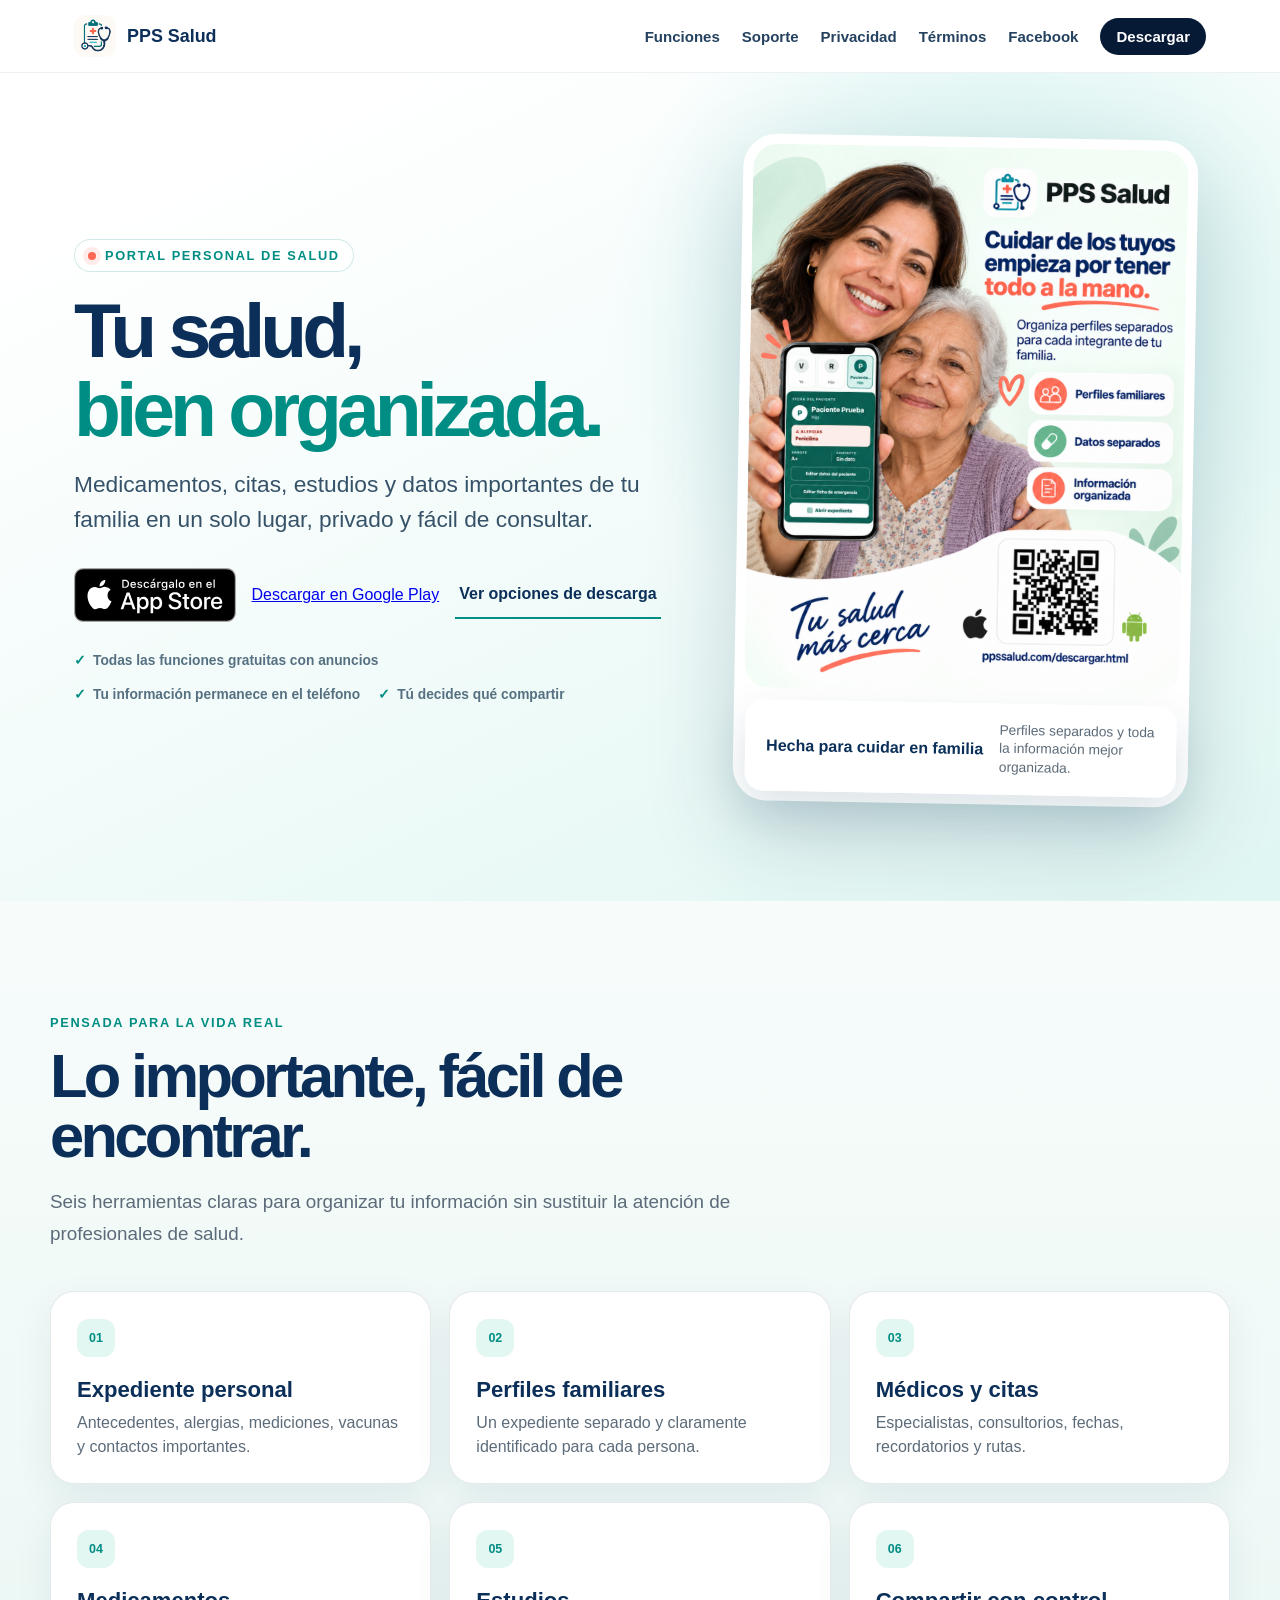
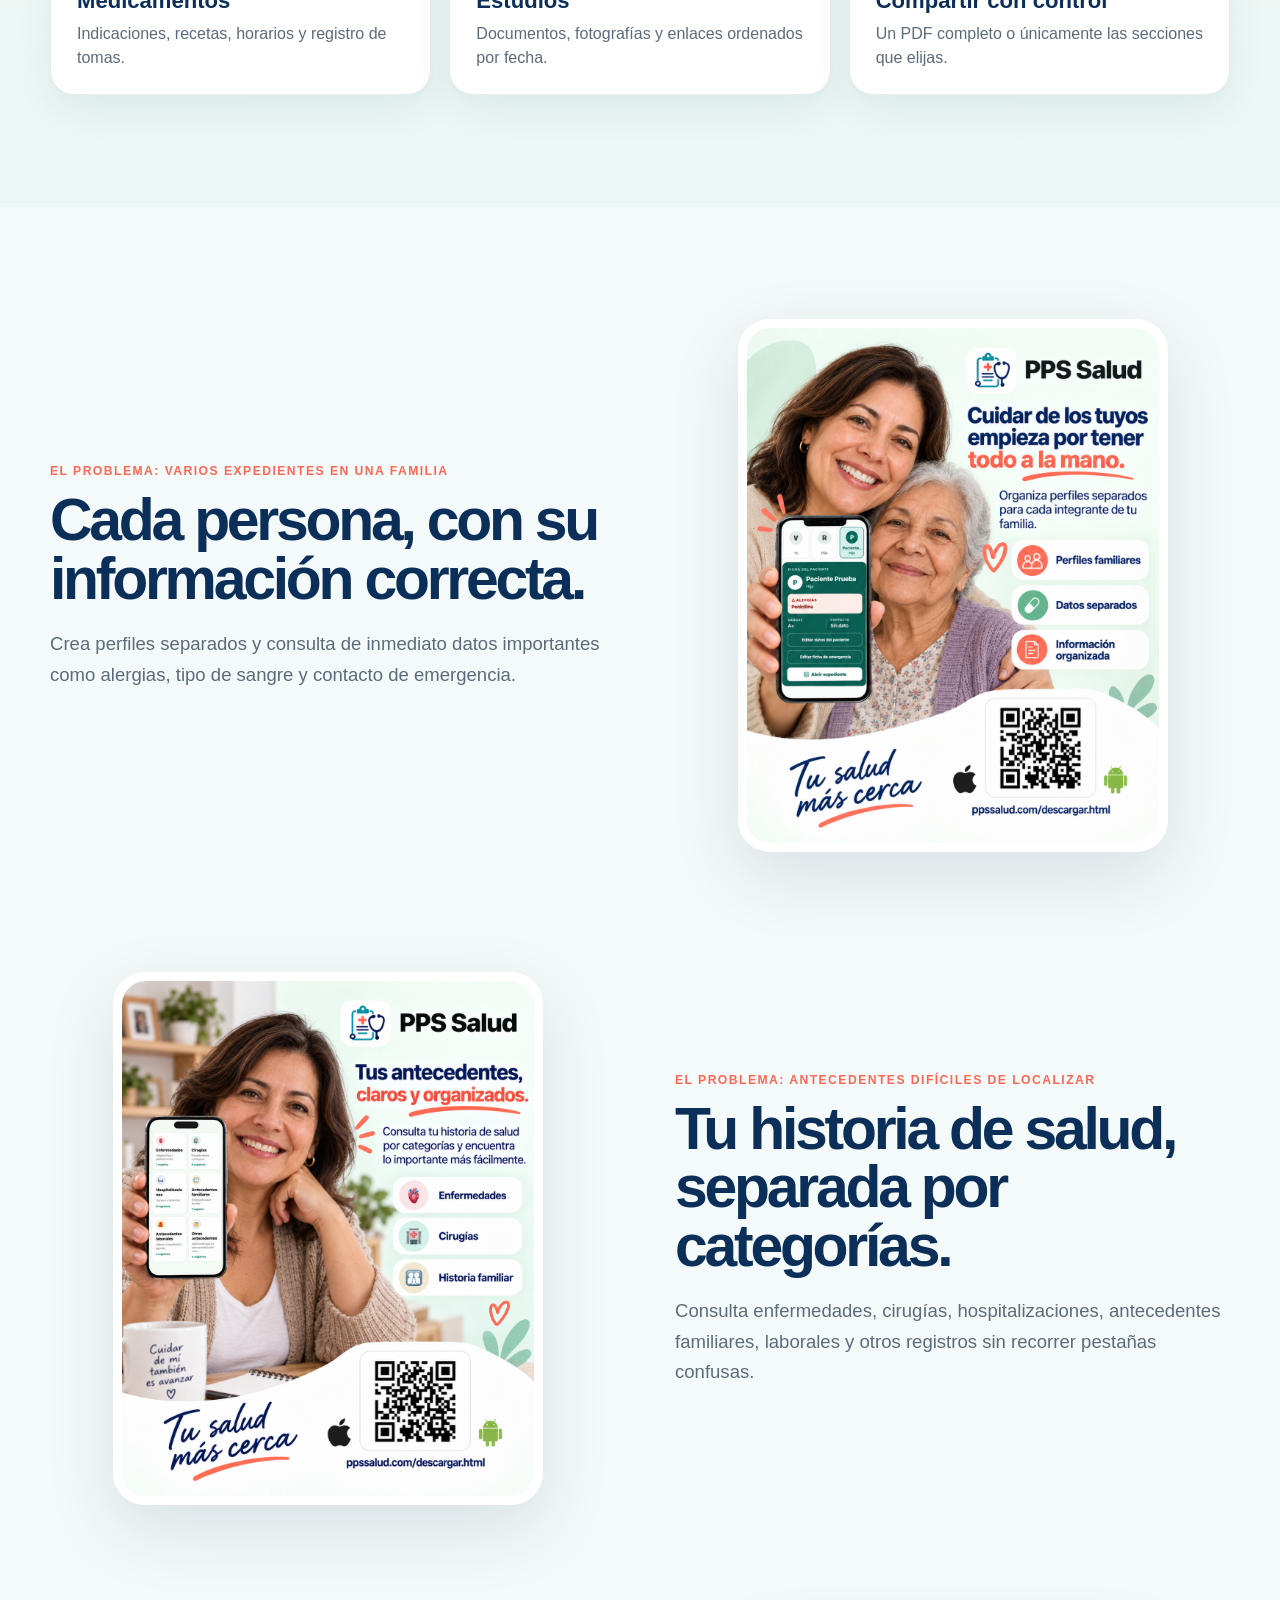
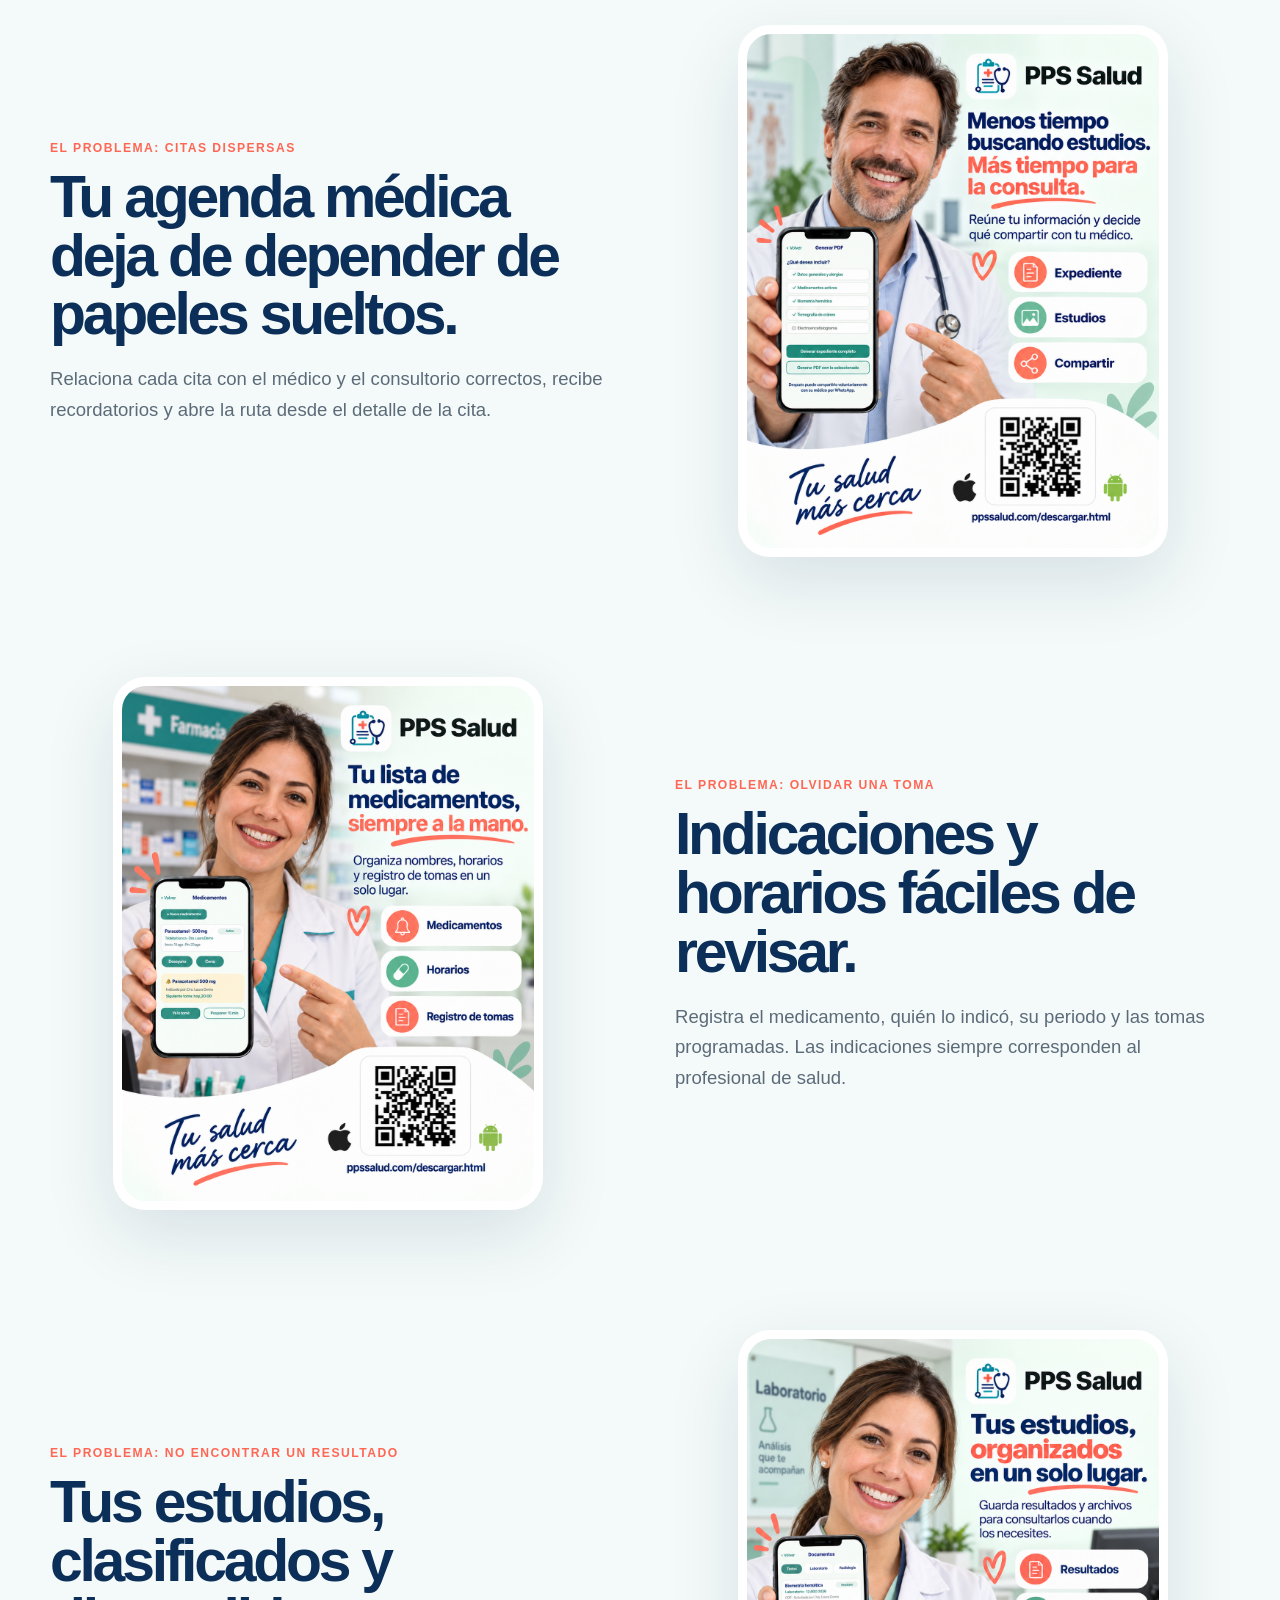
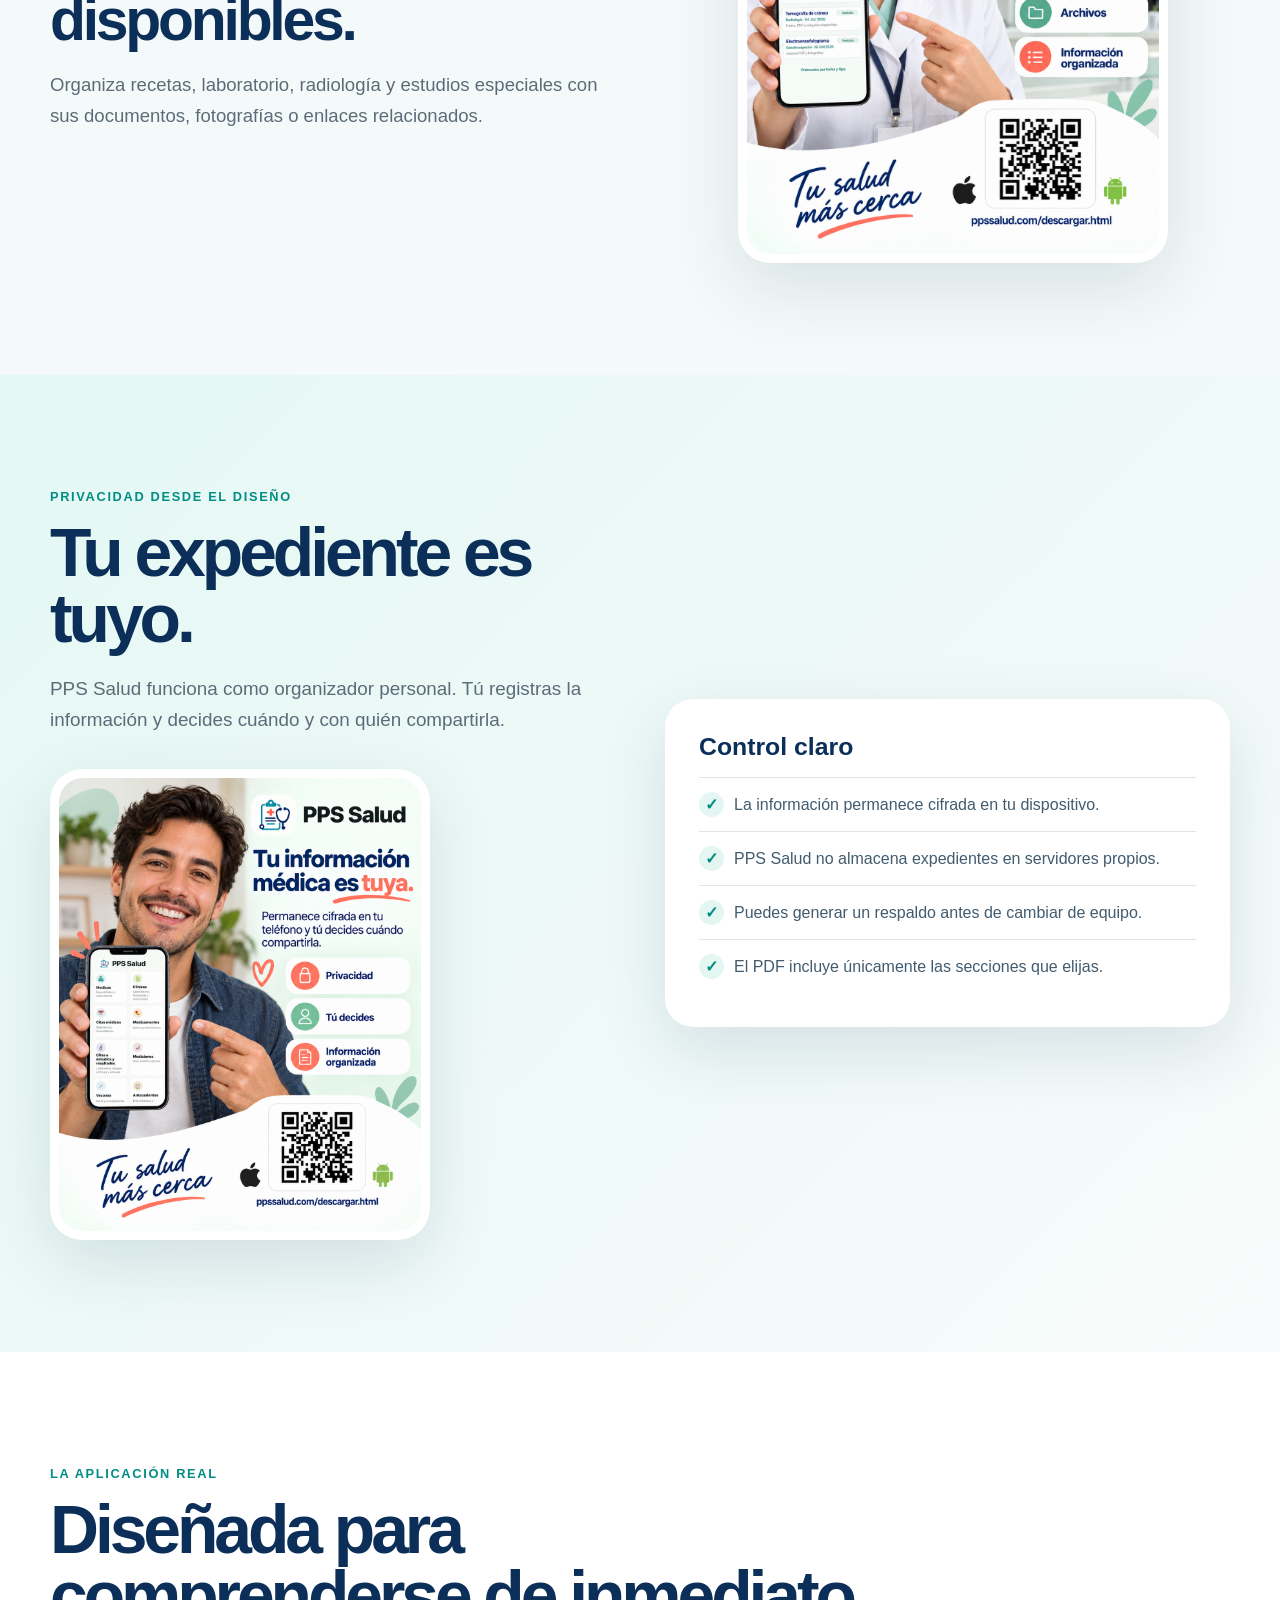
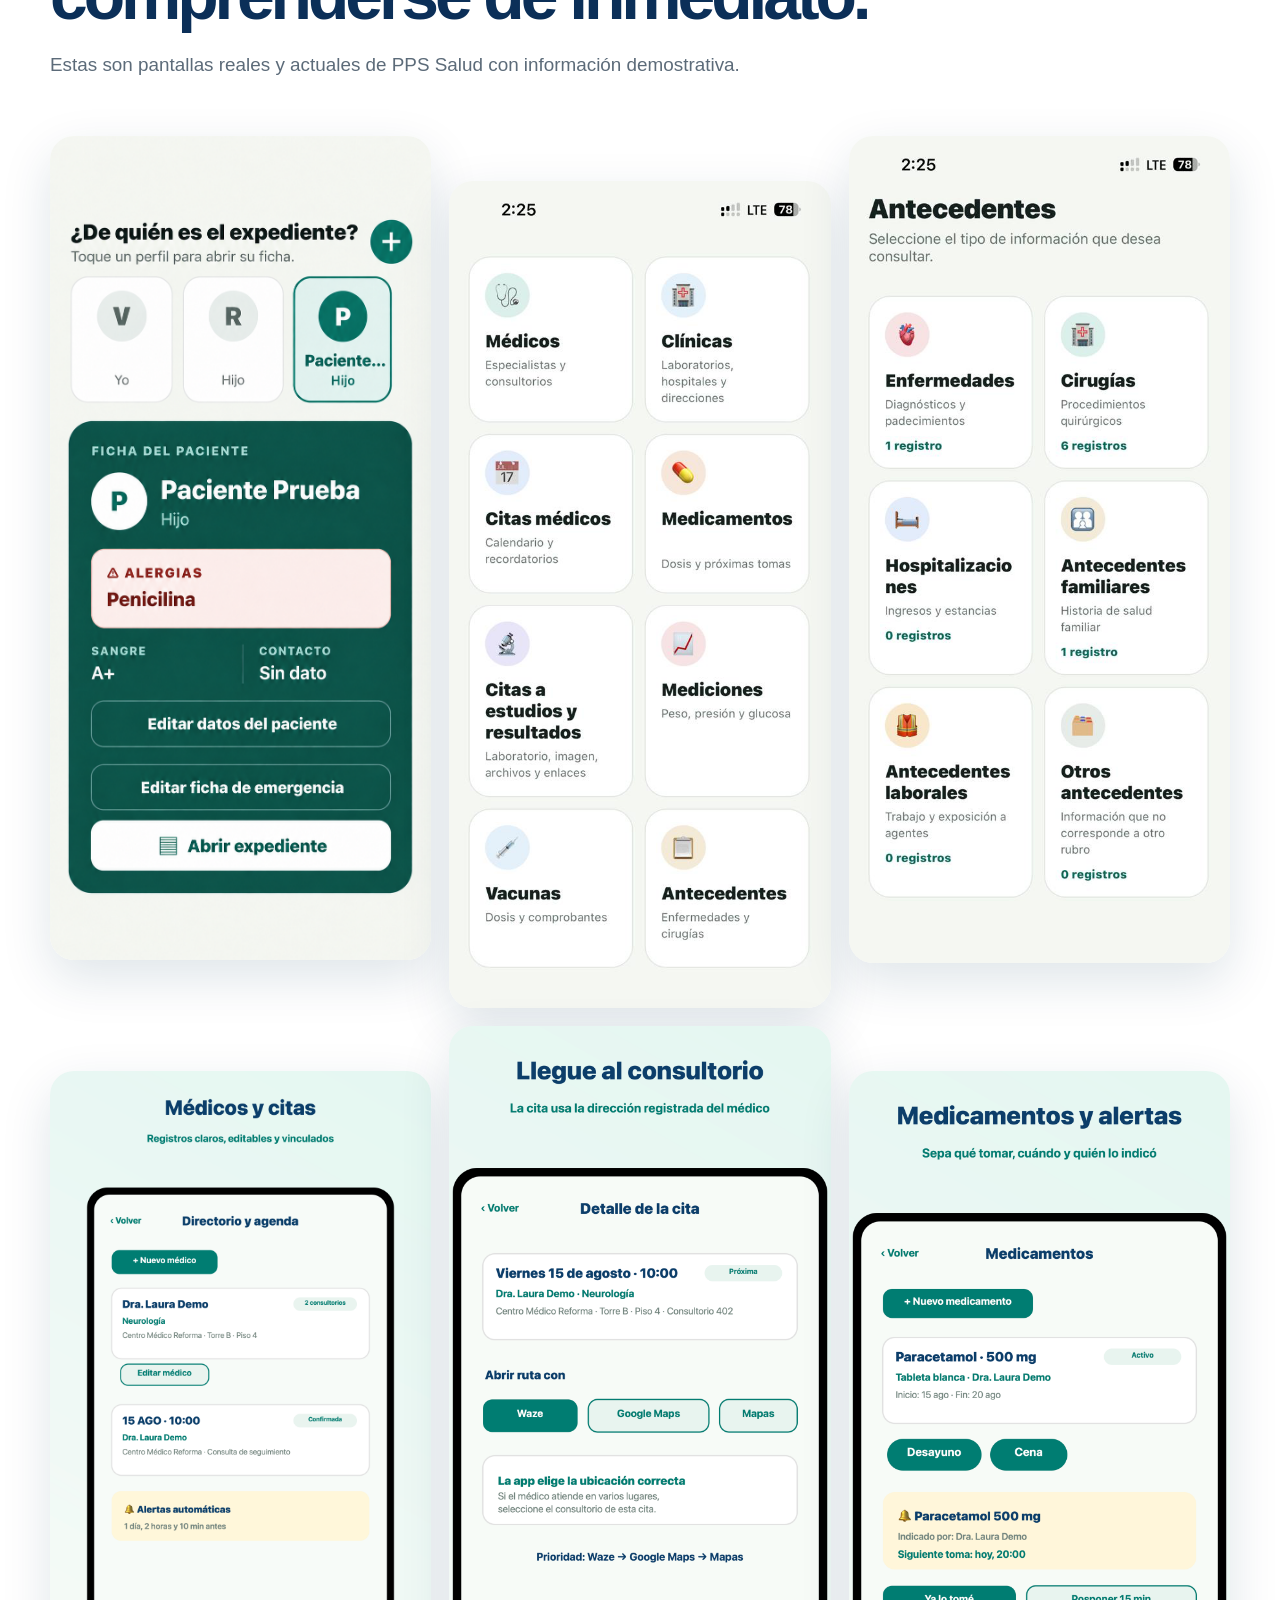
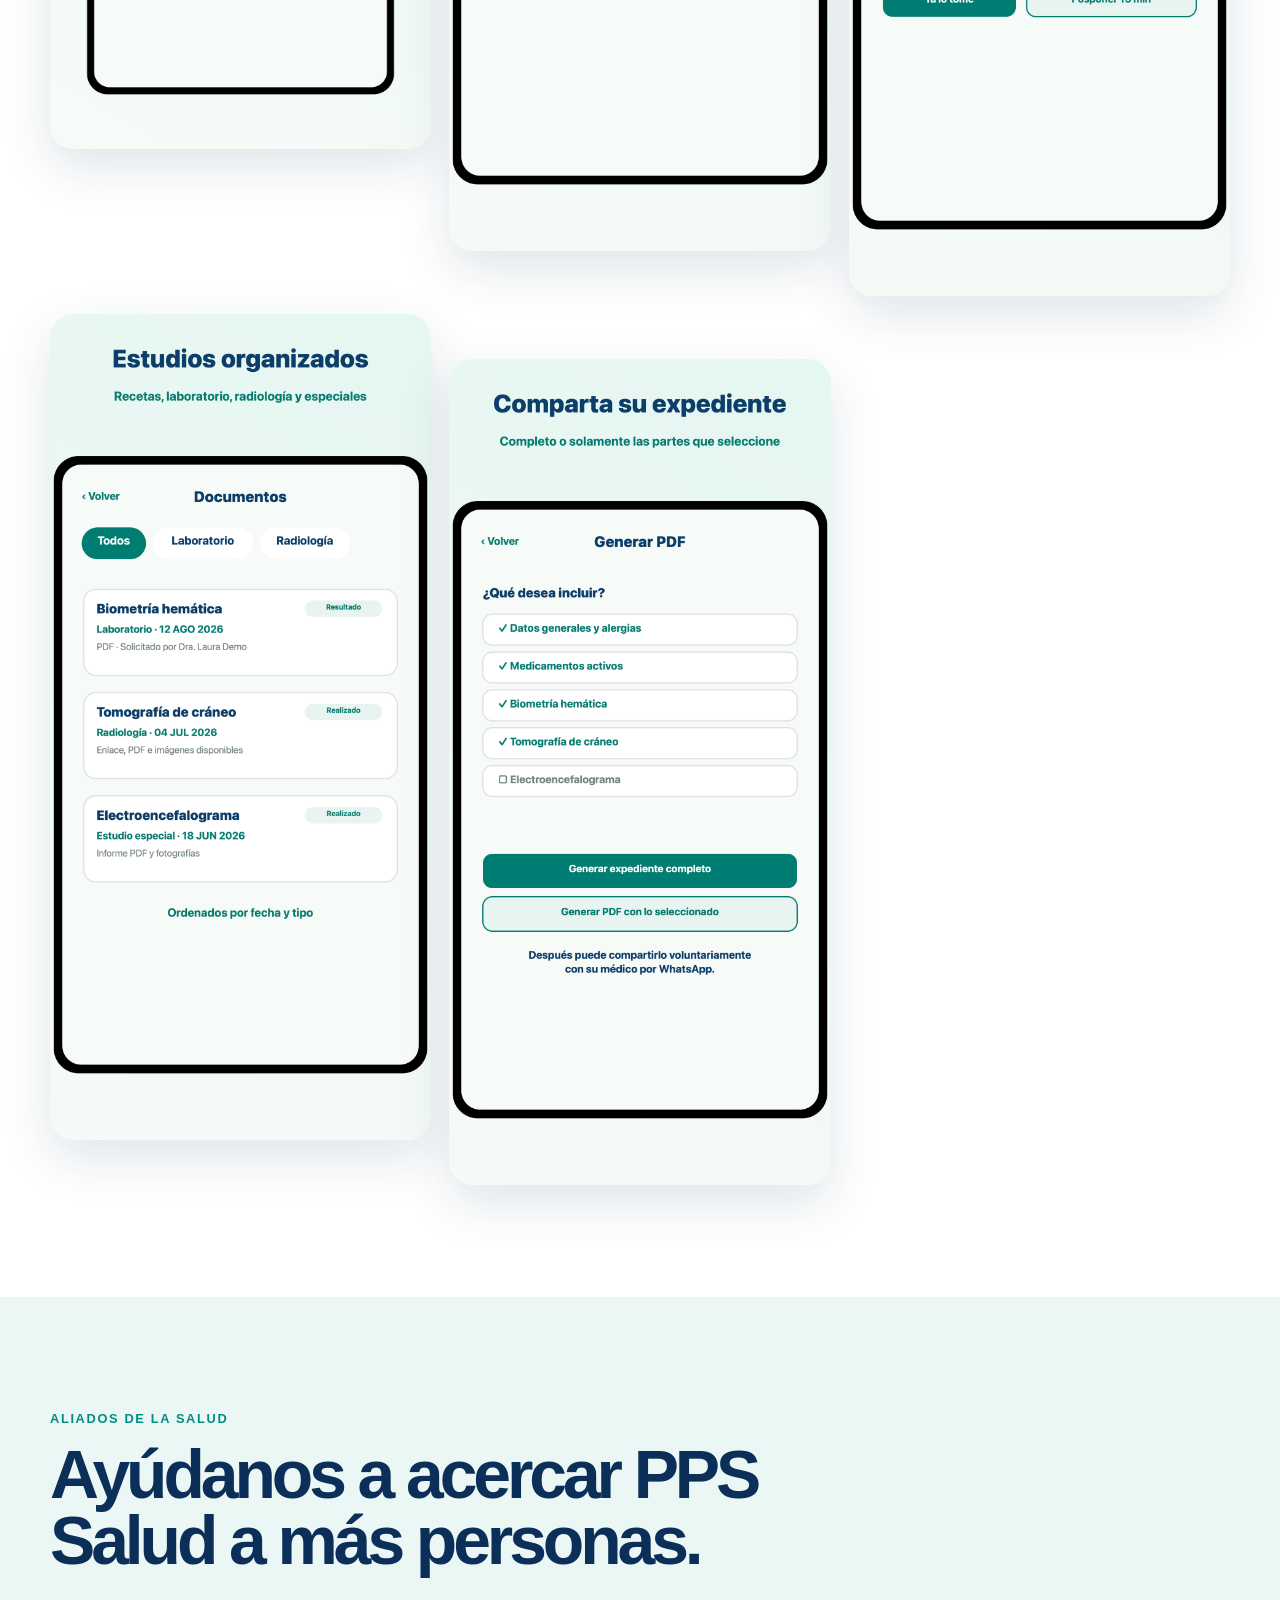
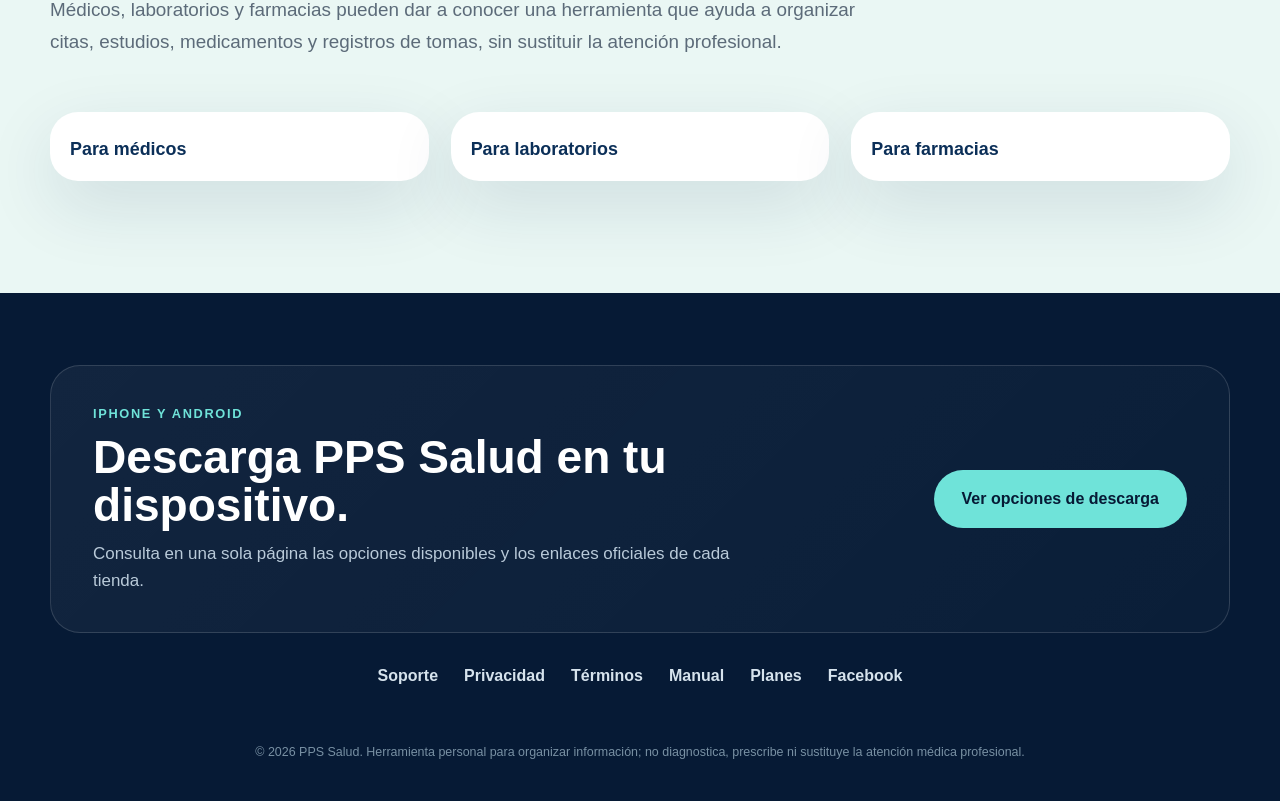
==== commit 6c1f5be8: "Add Android download access" ====
--- a/index.html
+++ b/index.html
@@ -29,11 +29,12 @@
   "image": "https://ppssalud.com/logo.png",
   "sameAs": [
     "https://apps.apple.com/mx/app/pps-salud/id6799216959",
+    "https://play.google.com/store/apps/details?id=com.ppssalud.app",
     "https://www.facebook.com/ppssalud"
   ],
   "offers": {
     "@type": "Offer",
-    "url": "https://apps.apple.com/mx/app/pps-salud/id6799216959",
+    "url": "https://ppssalud.com/descargar.html",
     "price": "0",
     "priceCurrency": "MXN",
     "availability": "https://schema.org/InStock"
@@ -56,7 +57,7 @@
 <body>
 <nav class="site-nav"><div class="site-nav-inner"><a class="site-brand" href="/"><img src="logo.png" alt="PPS Salud">PPS Salud</a><div class="site-links"><a href="/#funciones">Funciones</a><a href="soporte.html">Soporte</a><a href="privacidad.html">Privacidad</a><a href="terminos.html">Términos</a><a href="https://www.facebook.com/ppssalud" target="_blank" rel="noopener">Facebook</a><a class="site-cta" href="/descargar.html">Descargar</a></div><details class="site-menu"><summary>Menú</summary><div><a href="/">Inicio</a><a href="/#funciones">Funciones</a><a href="soporte.html">Soporte</a><a href="privacidad.html">Privacidad</a><a href="terminos.html">Términos</a><a href="https://www.facebook.com/ppssalud" target="_blank" rel="noopener">Facebook</a><a href="/descargar.html">Descargar</a></div></details></div></nav>
 <main>
-<section class="hero" id="inicio"><div class="hero-inner"><div class="hero-copy"><span class="eyebrow">Portal Personal de Salud</span><h1>Tu salud,<span>bien organizada.</span></h1><p class="lead">Medicamentos, citas, estudios y datos importantes de tu familia en un solo lugar, privado y fácil de consultar.</p><div class="actions"><a class="store" href="https://apps.apple.com/mx/app/pps-salud/id6799216959" aria-label="Descargar PPS Salud en App Store"><img src="assets/app-store-badge.svg" alt="Descargar en el App Store"></a><a class="text-link" href="/descargar.html">Ver opciones de descarga</a></div><div class="trust"><span>Todas las funciones gratuitas con anuncios</span><span>Tu información permanece en el teléfono</span><span>Tú decides qué compartir</span></div></div><div class="campaign-hero"><img src="assets/campana-02-cuidadores.png" alt="Anuncio de PPS Salud para organizar perfiles familiares separados"><div class="campaign-hero-note"><strong>Hecha para cuidar en familia</strong><span>Perfiles separados y toda la información mejor organizada.</span></div></div></div></section>
+<section class="hero" id="inicio"><div class="hero-inner"><div class="hero-copy"><span class="eyebrow">Portal Personal de Salud</span><h1>Tu salud,<span>bien organizada.</span></h1><p class="lead">Medicamentos, citas, estudios y datos importantes de tu familia en un solo lugar, privado y fácil de consultar.</p><div class="actions"><a class="store" href="https://apps.apple.com/mx/app/pps-salud/id6799216959" aria-label="Descargar PPS Salud en App Store"><img src="assets/app-store-badge.svg" alt="Descargar en el App Store"></a><a class="store store-android" href="https://play.google.com/store/apps/details?id=com.ppssalud.app" aria-label="Descargar PPS Salud en Google Play">Descargar en Google Play</a><a class="text-link" href="/descargar.html">Ver opciones de descarga</a></div><div class="trust"><span>Todas las funciones gratuitas con anuncios</span><span>Tu información permanece en el teléfono</span><span>Tú decides qué compartir</span></div></div><div class="campaign-hero"><img src="assets/campana-02-cuidadores.png" alt="Anuncio de PPS Salud para organizar perfiles familiares separados"><div class="campaign-hero-note"><strong>Hecha para cuidar en familia</strong><span>Perfiles separados y toda la información mejor organizada.</span></div></div></div></section>
 <section class="section feature-section" id="funciones"><div class="wrap"><div class="head feature-head"><span class="kicker">Pensada para la vida real</span><h2>Lo importante, fácil de encontrar.</h2><p>Seis herramientas claras para organizar tu información sin sustituir la atención de profesionales de salud.</p></div><div class="grid feature-grid">
 <article class="feature"><span class="num">01</span><div><h3>Expediente personal</h3><p>Antecedentes, alergias, mediciones, vacunas y contactos importantes.</p></div></article><article class="feature"><span class="num">02</span><div><h3>Perfiles familiares</h3><p>Un expediente separado y claramente identificado para cada persona.</p></div></article><article class="feature"><span class="num">03</span><div><h3>Médicos y citas</h3><p>Especialistas, consultorios, fechas, recordatorios y rutas.</p></div></article><article class="feature"><span class="num">04</span><div><h3>Medicamentos</h3><p>Indicaciones, recetas, horarios y registro de tomas.</p></div></article><article class="feature"><span class="num">05</span><div><h3>Estudios</h3><p>Documentos, fotografías y enlaces ordenados por fecha.</p></div></article><article class="feature"><span class="num">06</span><div><h3>Compartir con control</h3><p>Un PDF completo o únicamente las secciones que elijas.</p></div></article></div></div></section>
 <section class="section stories" id="experiencia"><div class="wrap">
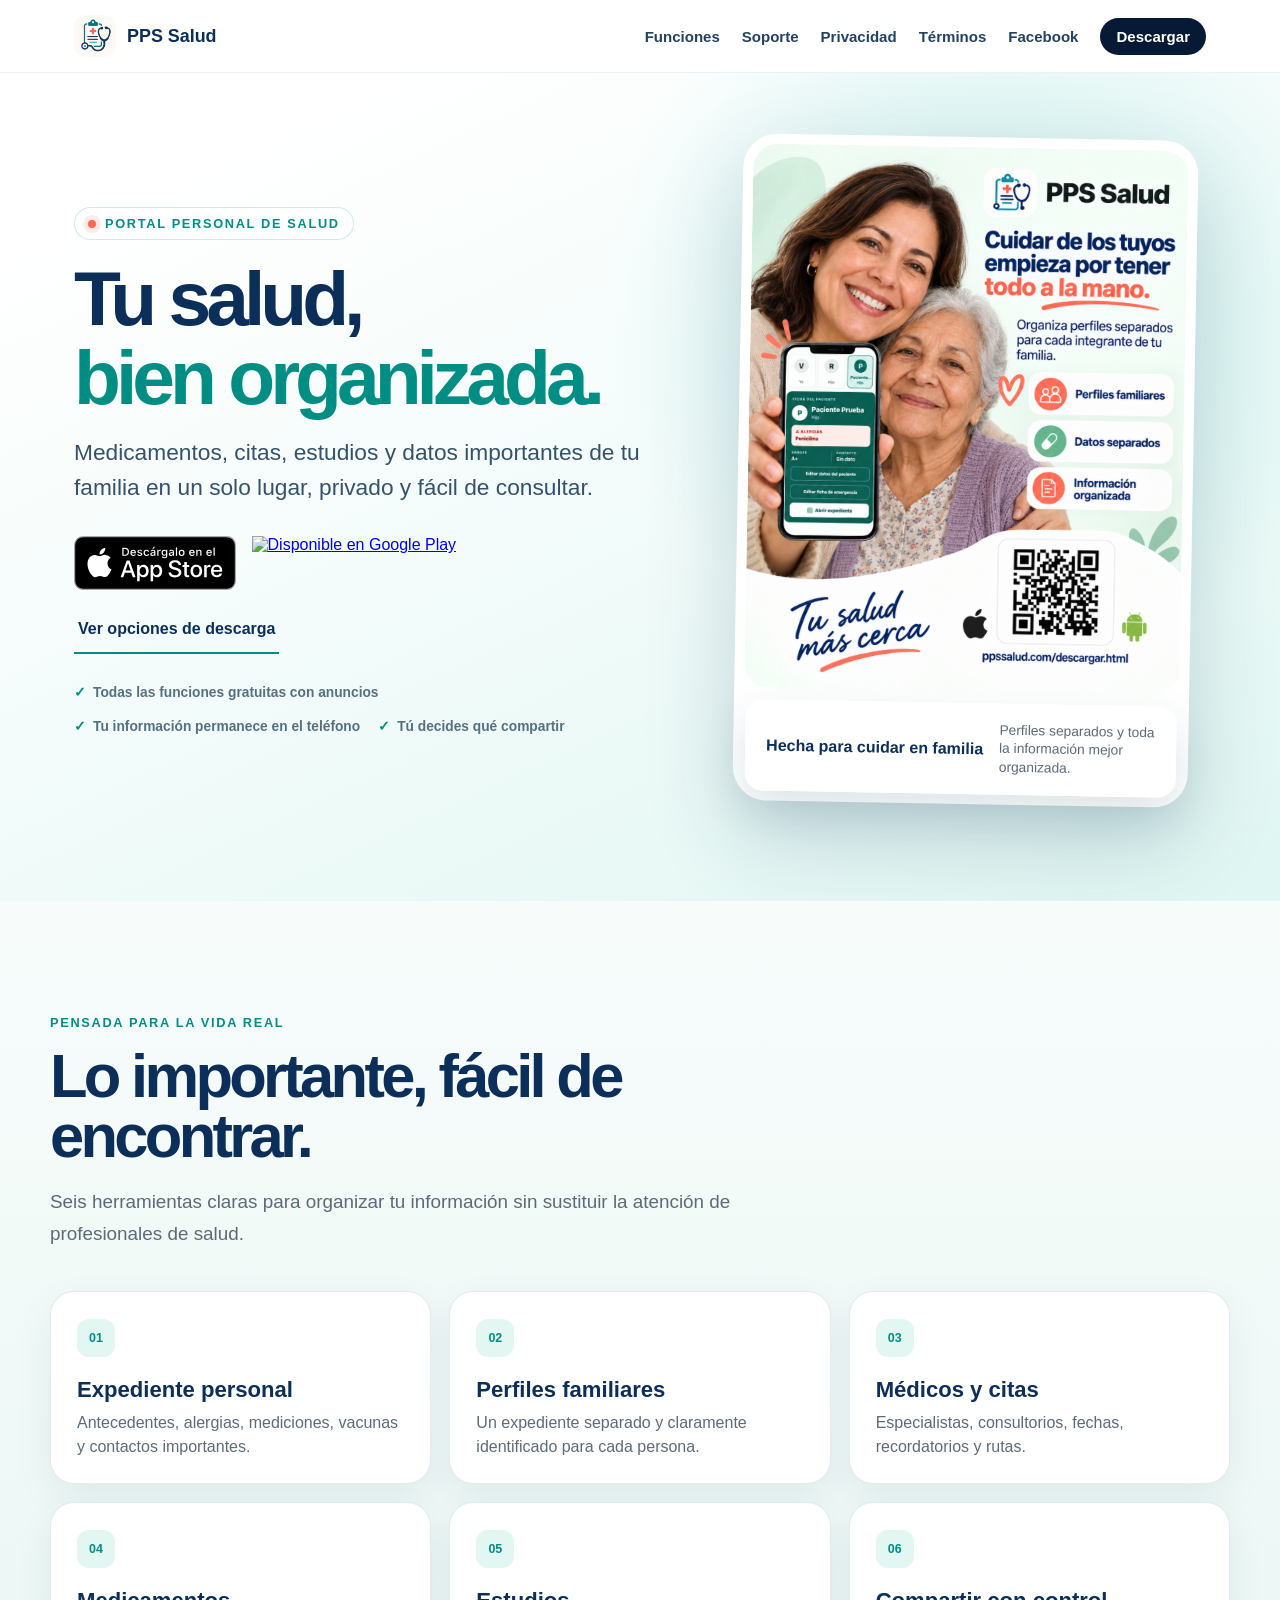
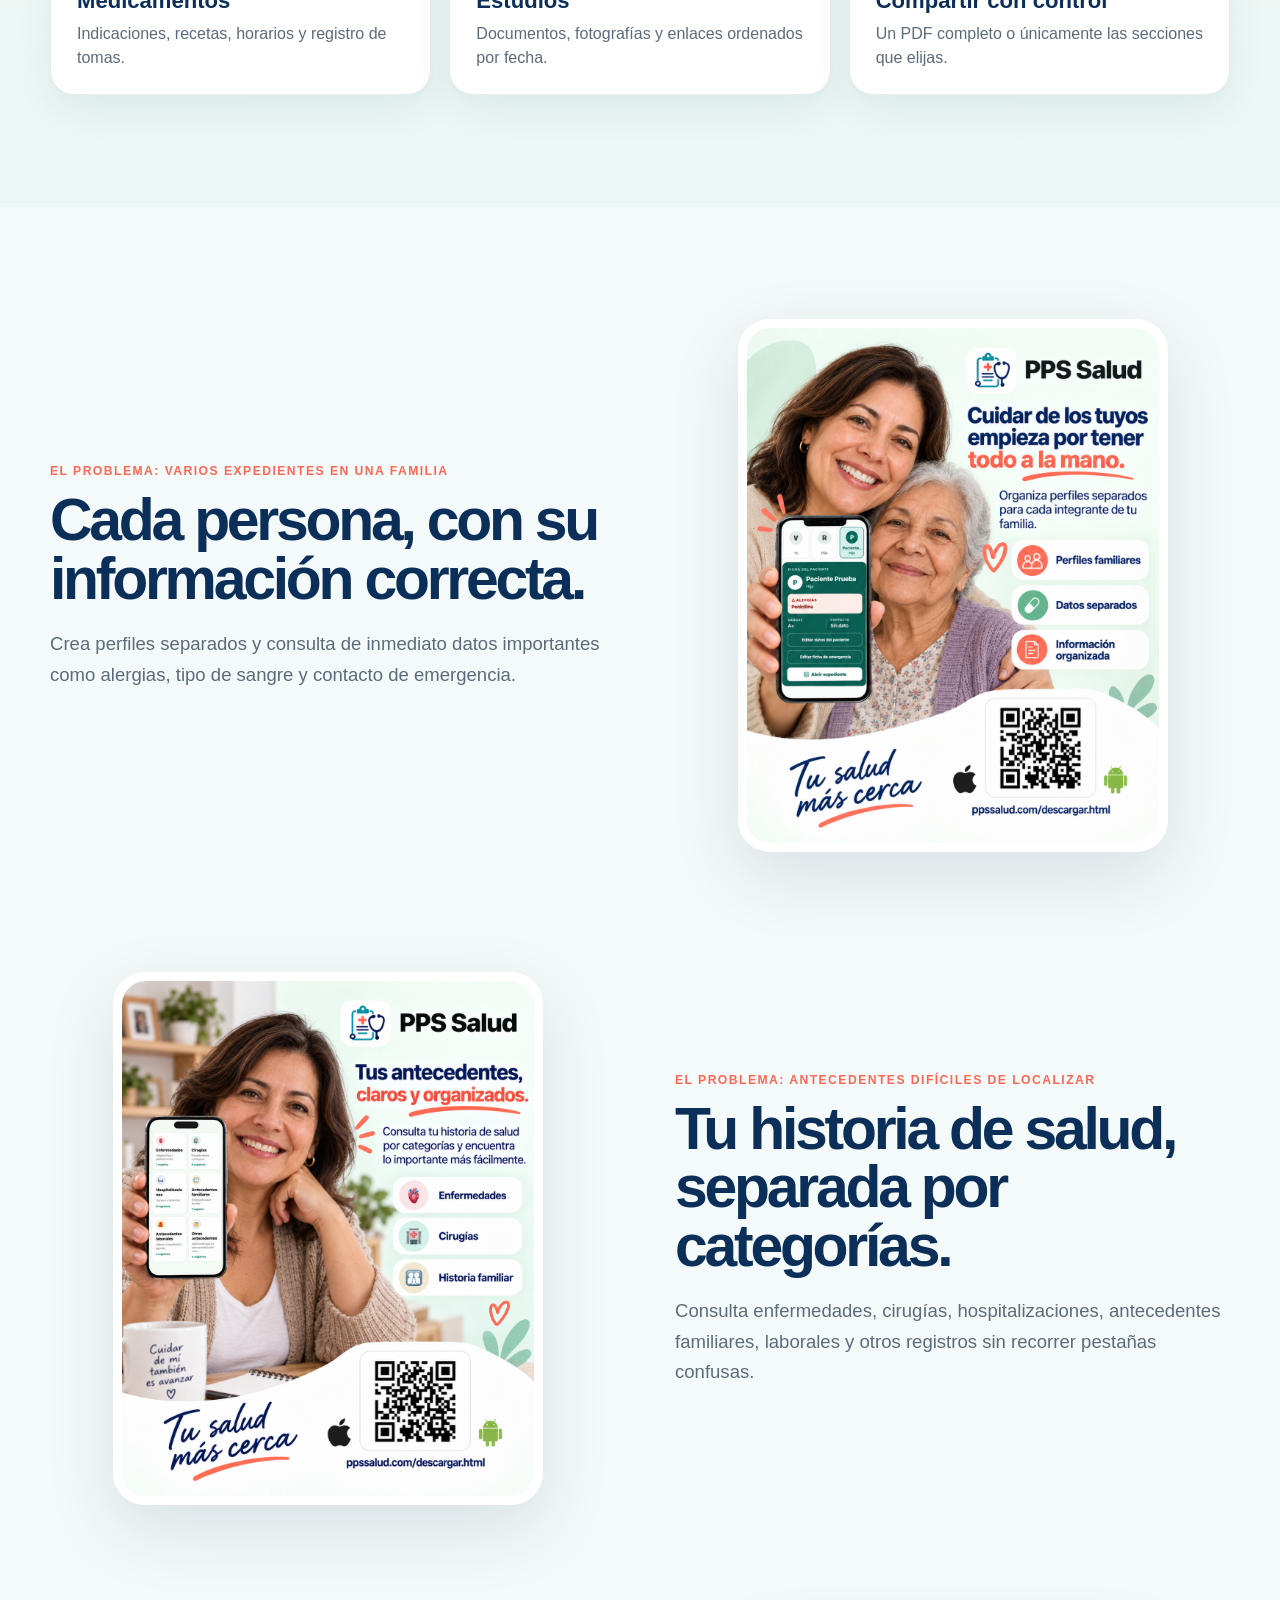
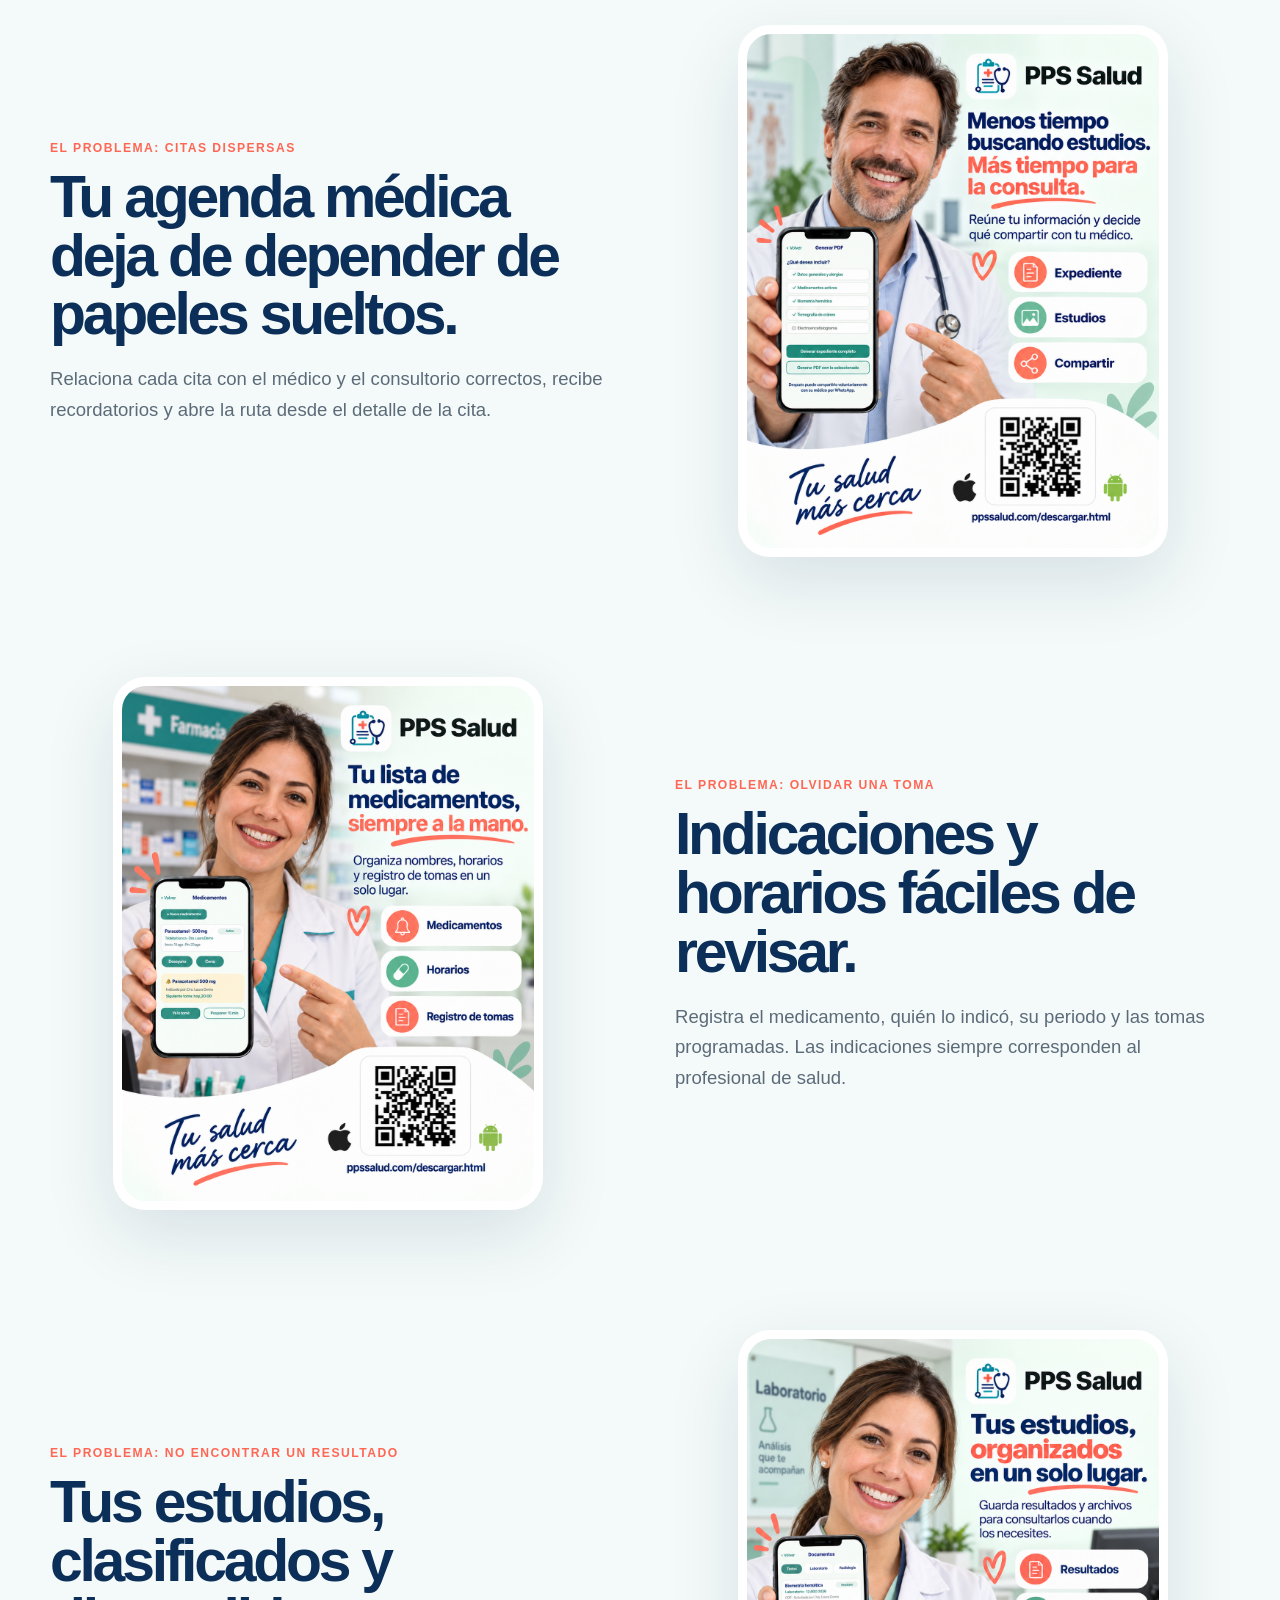
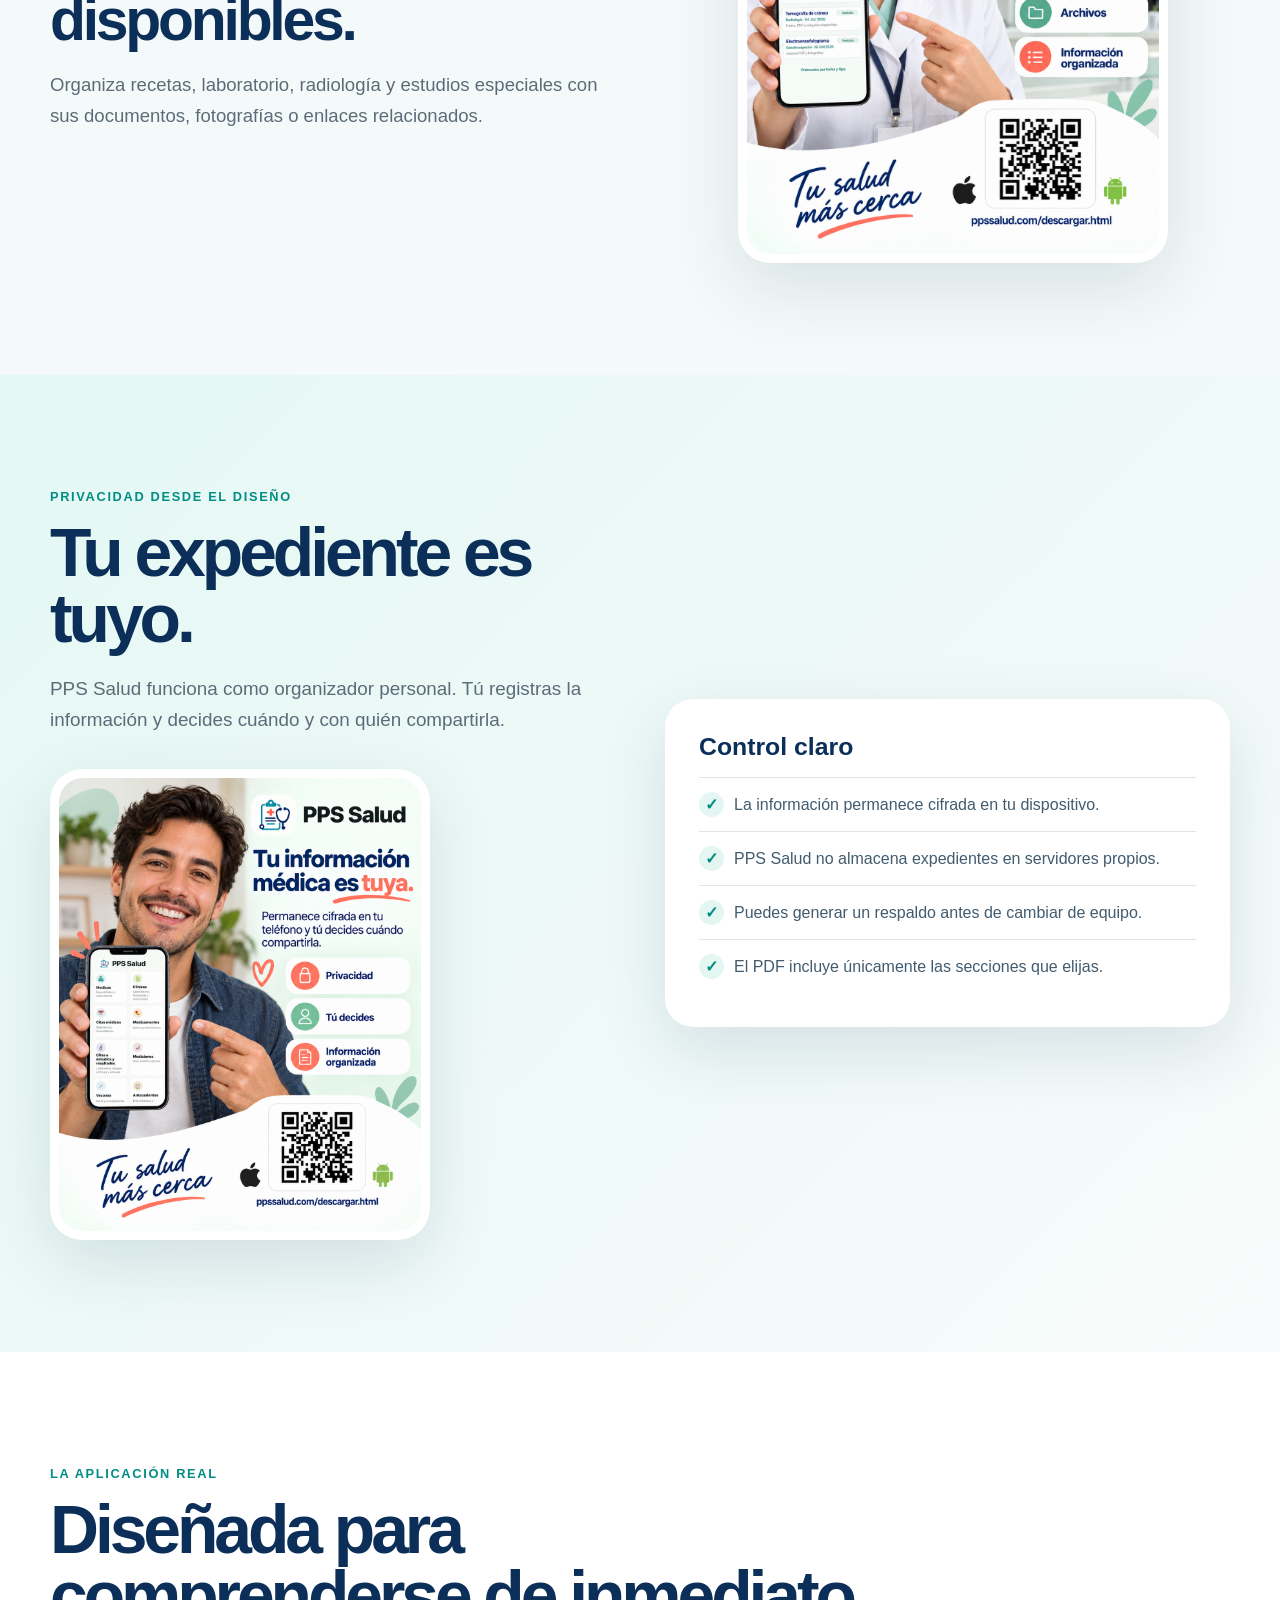
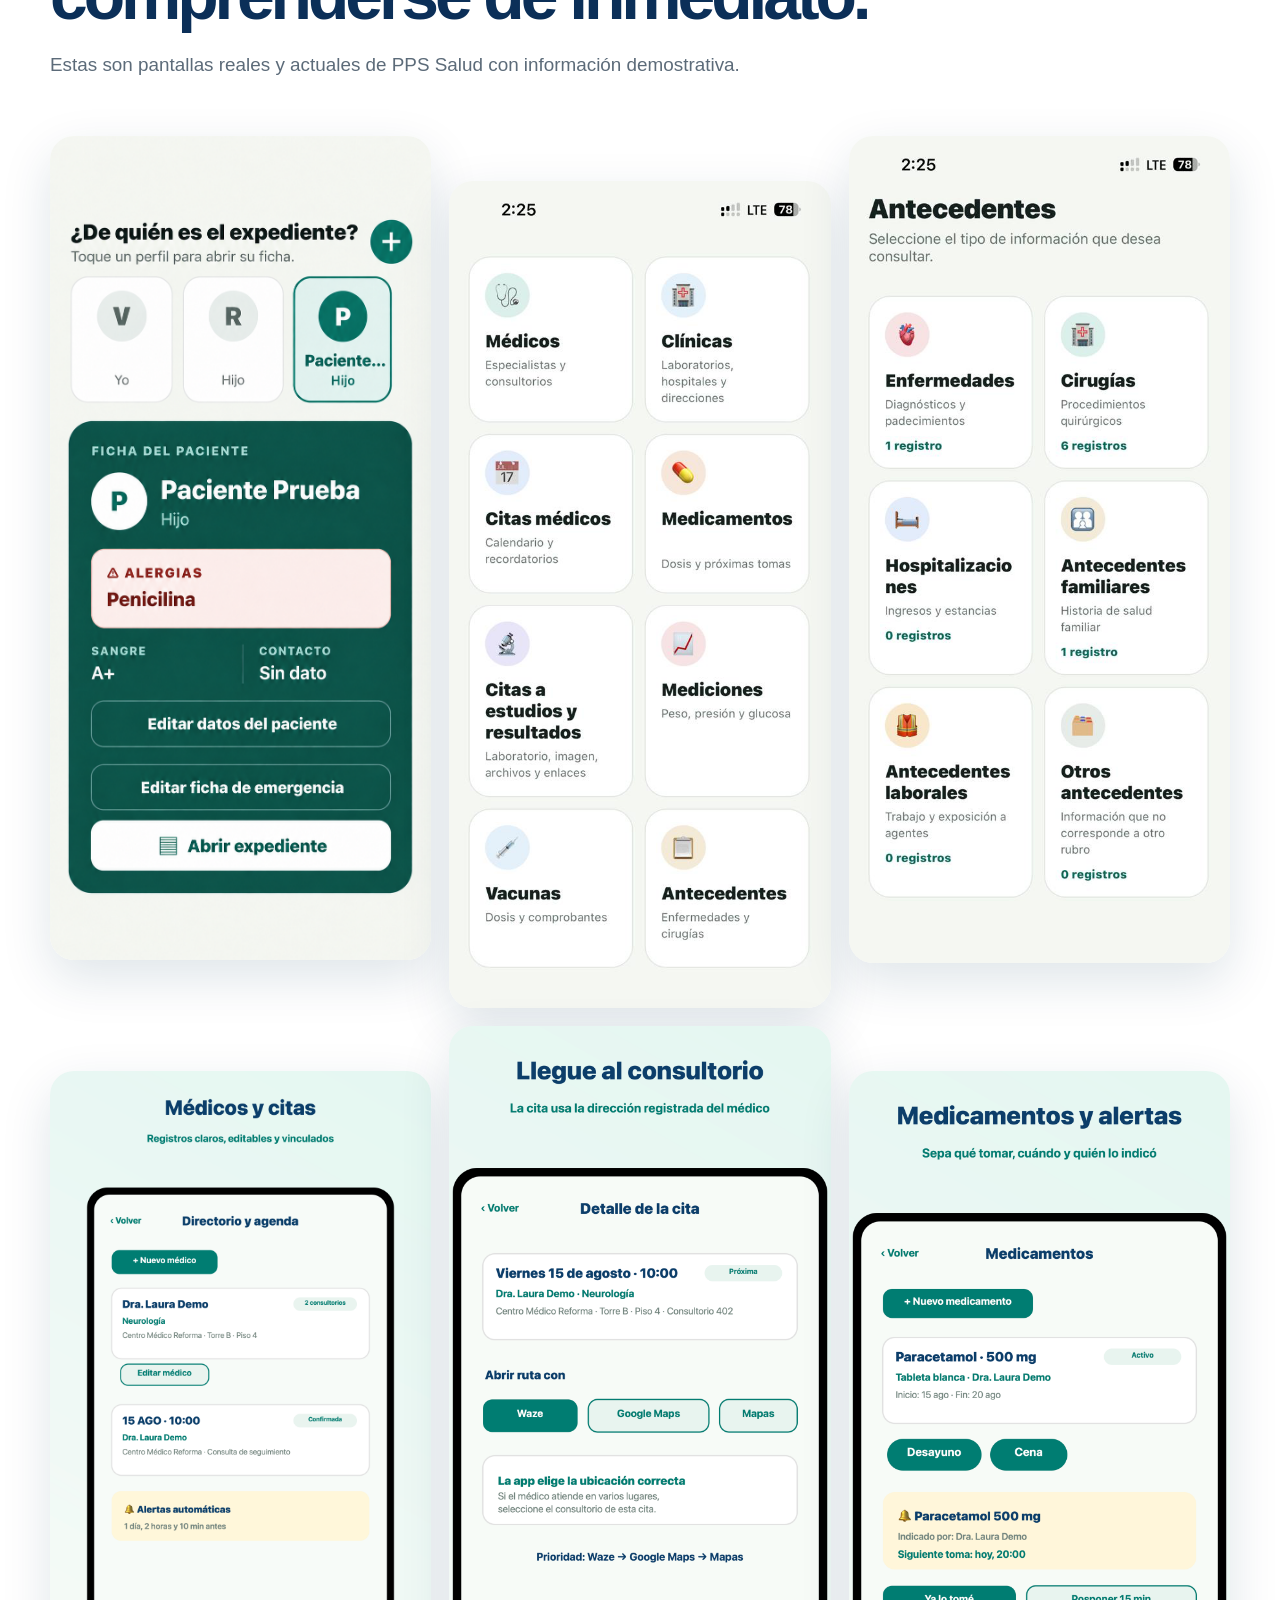
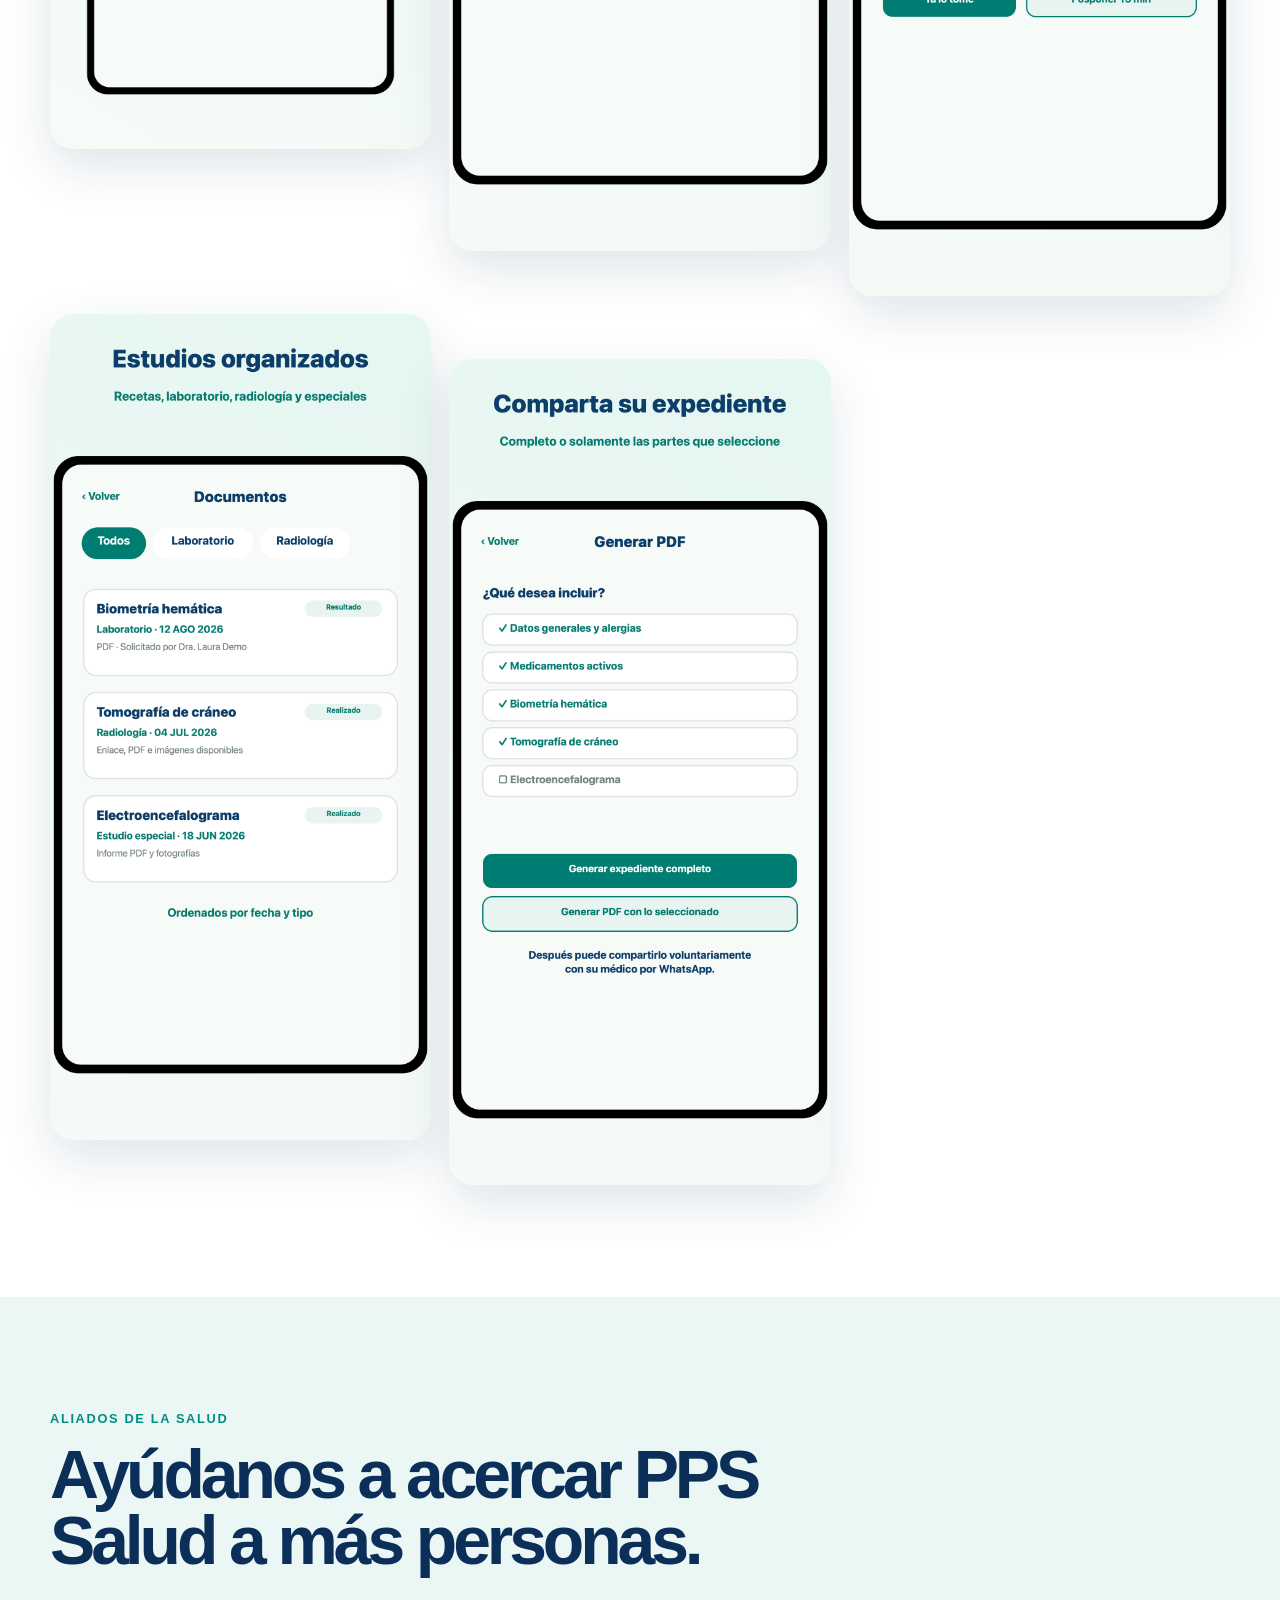
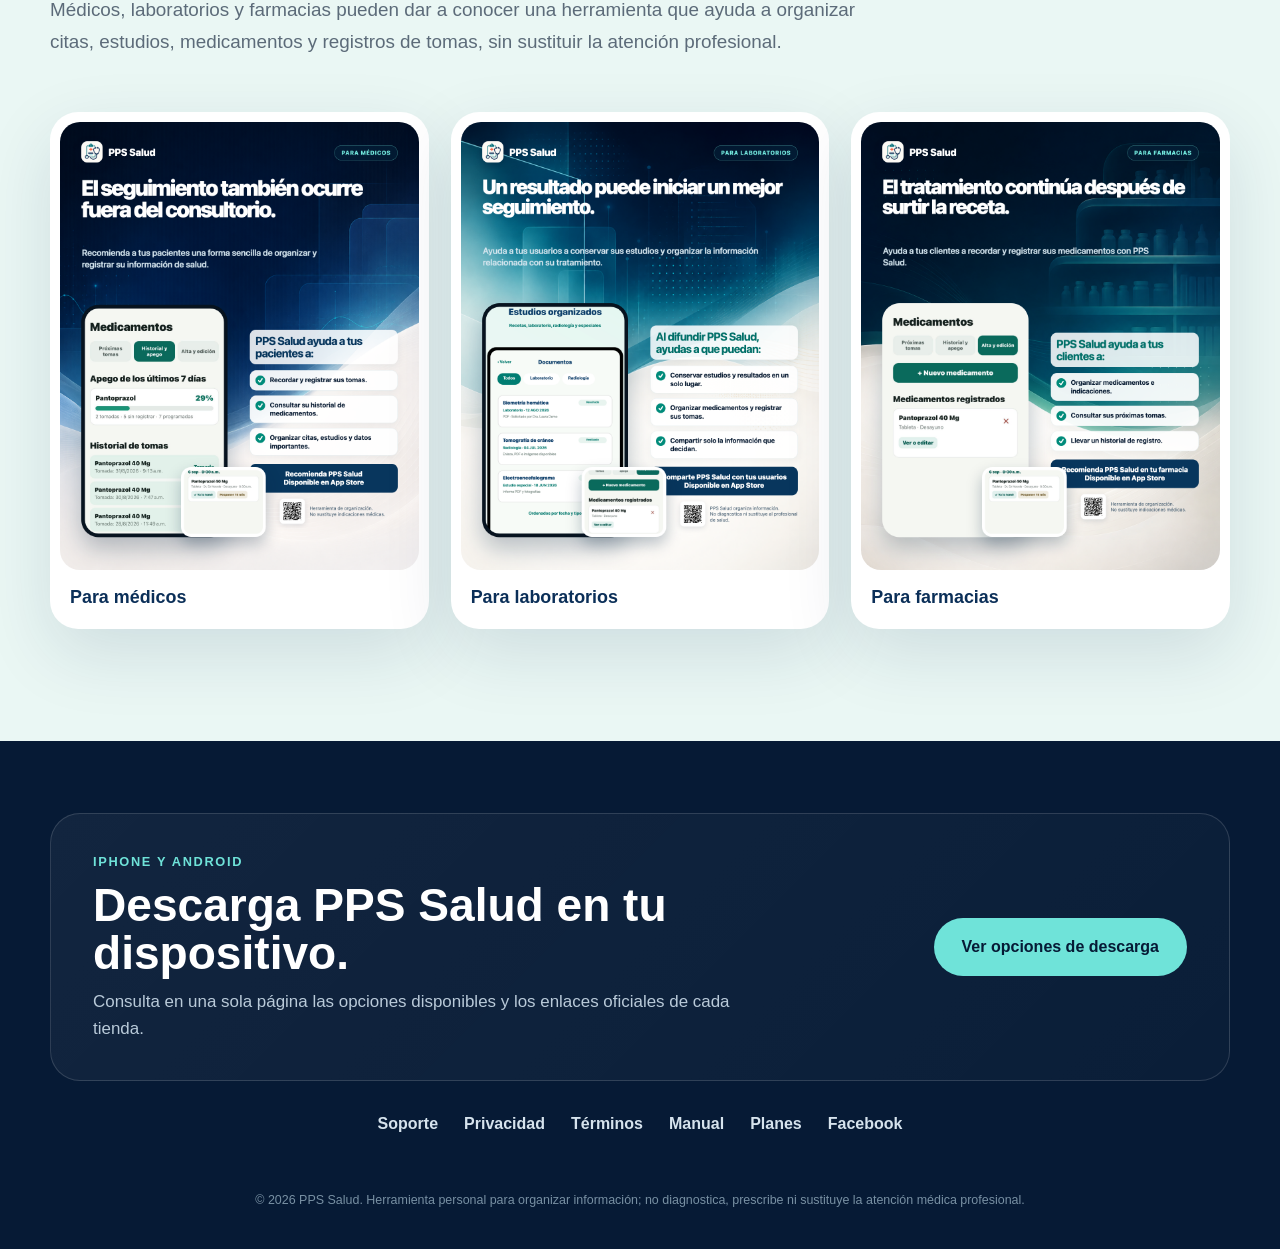
==== commit c066821b: "Style Google Play download button" ====
--- a/index.html
+++ b/index.html
@@ -57,7 +57,7 @@
 <body>
 <nav class="site-nav"><div class="site-nav-inner"><a class="site-brand" href="/"><img src="logo.png" alt="PPS Salud">PPS Salud</a><div class="site-links"><a href="/#funciones">Funciones</a><a href="soporte.html">Soporte</a><a href="privacidad.html">Privacidad</a><a href="terminos.html">Términos</a><a href="https://www.facebook.com/ppssalud" target="_blank" rel="noopener">Facebook</a><a class="site-cta" href="/descargar.html">Descargar</a></div><details class="site-menu"><summary>Menú</summary><div><a href="/">Inicio</a><a href="/#funciones">Funciones</a><a href="soporte.html">Soporte</a><a href="privacidad.html">Privacidad</a><a href="terminos.html">Términos</a><a href="https://www.facebook.com/ppssalud" target="_blank" rel="noopener">Facebook</a><a href="/descargar.html">Descargar</a></div></details></div></nav>
 <main>
-<section class="hero" id="inicio"><div class="hero-inner"><div class="hero-copy"><span class="eyebrow">Portal Personal de Salud</span><h1>Tu salud,<span>bien organizada.</span></h1><p class="lead">Medicamentos, citas, estudios y datos importantes de tu familia en un solo lugar, privado y fácil de consultar.</p><div class="actions"><a class="store" href="https://apps.apple.com/mx/app/pps-salud/id6799216959" aria-label="Descargar PPS Salud en App Store"><img src="assets/app-store-badge.svg" alt="Descargar en el App Store"></a><a class="store store-android" href="https://play.google.com/store/apps/details?id=com.ppssalud.app" aria-label="Descargar PPS Salud en Google Play">Descargar en Google Play</a><a class="text-link" href="/descargar.html">Ver opciones de descarga</a></div><div class="trust"><span>Todas las funciones gratuitas con anuncios</span><span>Tu información permanece en el teléfono</span><span>Tú decides qué compartir</span></div></div><div class="campaign-hero"><img src="assets/campana-02-cuidadores.png" alt="Anuncio de PPS Salud para organizar perfiles familiares separados"><div class="campaign-hero-note"><strong>Hecha para cuidar en familia</strong><span>Perfiles separados y toda la información mejor organizada.</span></div></div></div></section>
+<section class="hero" id="inicio"><div class="hero-inner"><div class="hero-copy"><span class="eyebrow">Portal Personal de Salud</span><h1>Tu salud,<span>bien organizada.</span></h1><p class="lead">Medicamentos, citas, estudios y datos importantes de tu familia en un solo lugar, privado y fácil de consultar.</p><div class="actions"><a class="store" href="https://apps.apple.com/mx/app/pps-salud/id6799216959" aria-label="Descargar PPS Salud en App Store"><img src="assets/app-store-badge.svg" alt="Descargar en el App Store"></a><a class="store" href="https://play.google.com/store/apps/details?id=com.ppssalud.app" target="_blank" rel="noopener" aria-label="Descargar PPS Salud en Google Play"><img src="https://play.google.com/intl/en_us/badges/static/images/badges/es_badge_web_generic.png" alt="Disponible en Google Play"></a><a class="text-link" href="/descargar.html">Ver opciones de descarga</a></div><div class="trust"><span>Todas las funciones gratuitas con anuncios</span><span>Tu información permanece en el teléfono</span><span>Tú decides qué compartir</span></div></div><div class="campaign-hero"><img src="assets/campana-02-cuidadores.png" alt="Anuncio de PPS Salud para organizar perfiles familiares separados"><div class="campaign-hero-note"><strong>Hecha para cuidar en familia</strong><span>Perfiles separados y toda la información mejor organizada.</span></div></div></div></section>
 <section class="section feature-section" id="funciones"><div class="wrap"><div class="head feature-head"><span class="kicker">Pensada para la vida real</span><h2>Lo importante, fácil de encontrar.</h2><p>Seis herramientas claras para organizar tu información sin sustituir la atención de profesionales de salud.</p></div><div class="grid feature-grid">
 <article class="feature"><span class="num">01</span><div><h3>Expediente personal</h3><p>Antecedentes, alergias, mediciones, vacunas y contactos importantes.</p></div></article><article class="feature"><span class="num">02</span><div><h3>Perfiles familiares</h3><p>Un expediente separado y claramente identificado para cada persona.</p></div></article><article class="feature"><span class="num">03</span><div><h3>Médicos y citas</h3><p>Especialistas, consultorios, fechas, recordatorios y rutas.</p></div></article><article class="feature"><span class="num">04</span><div><h3>Medicamentos</h3><p>Indicaciones, recetas, horarios y registro de tomas.</p></div></article><article class="feature"><span class="num">05</span><div><h3>Estudios</h3><p>Documentos, fotografías y enlaces ordenados por fecha.</p></div></article><article class="feature"><span class="num">06</span><div><h3>Compartir con control</h3><p>Un PDF completo o únicamente las secciones que elijas.</p></div></article></div></div></section>
 <section class="section stories" id="experiencia"><div class="wrap">
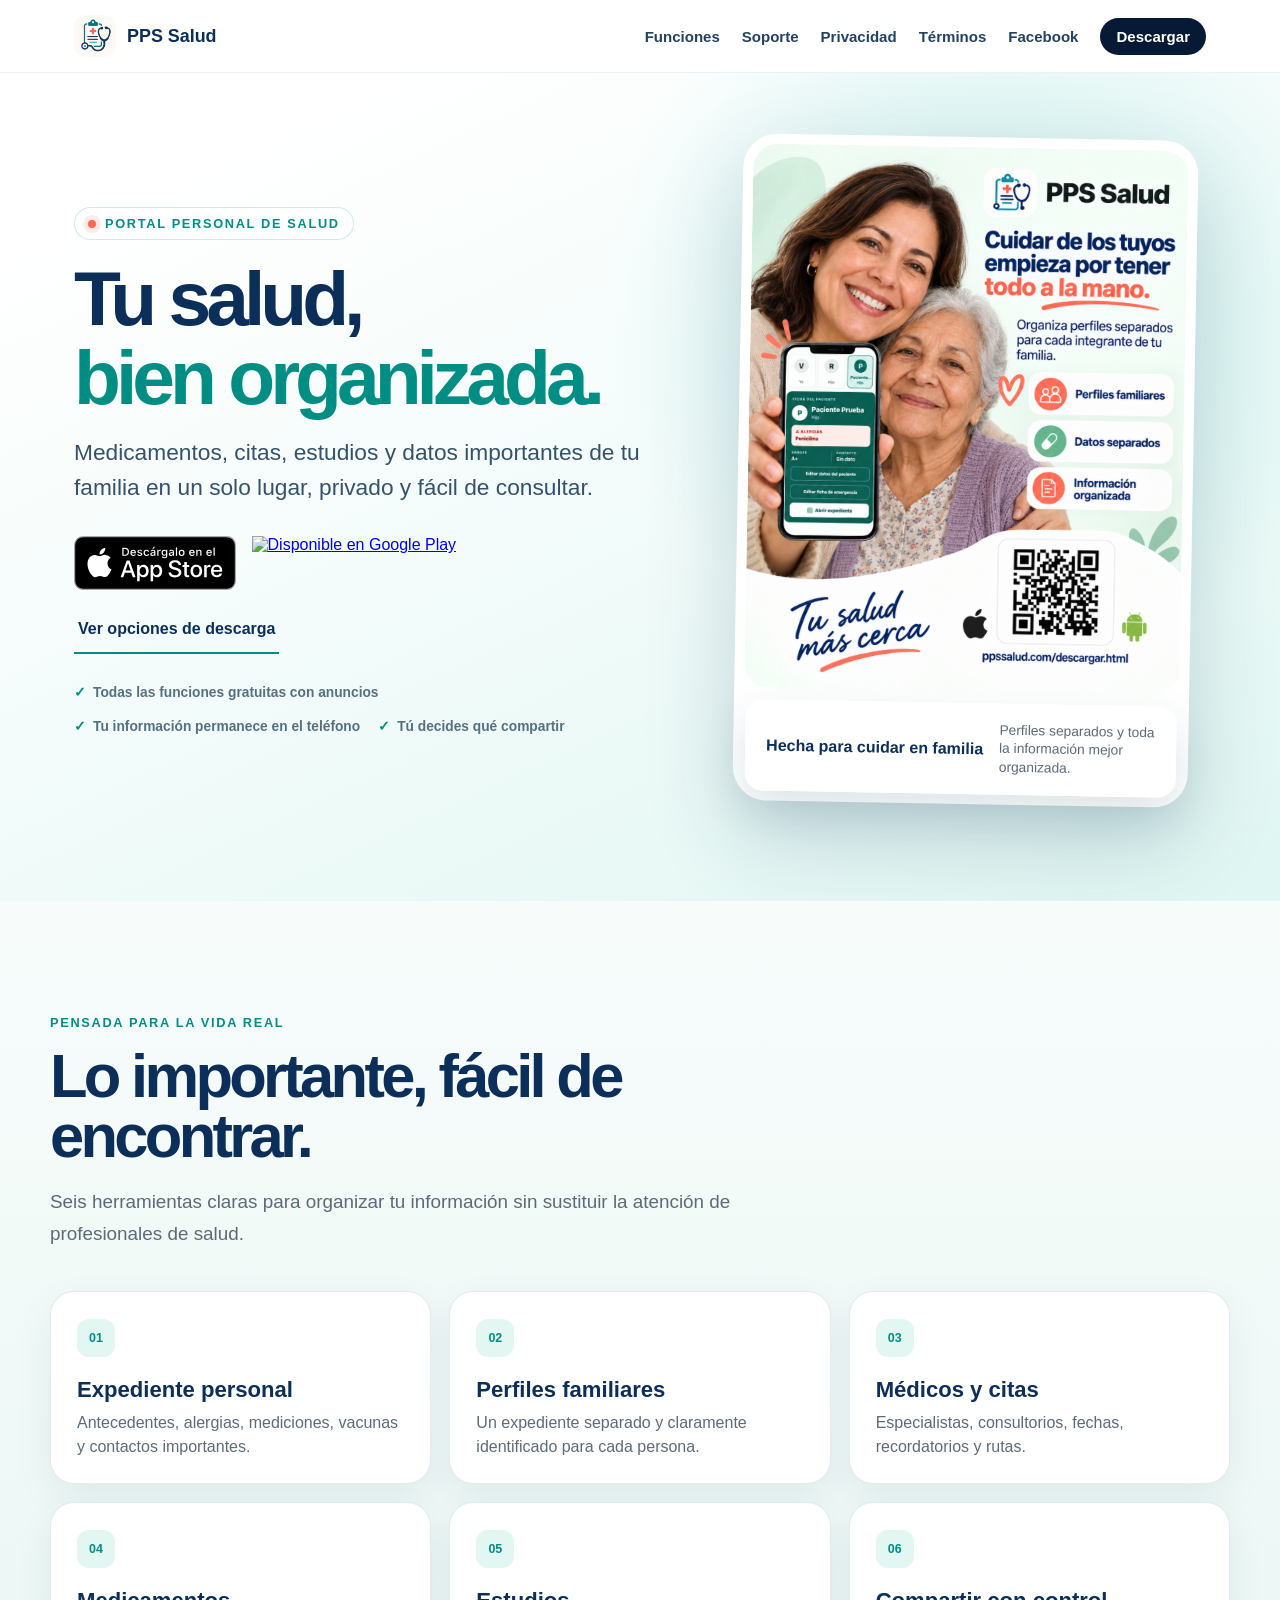
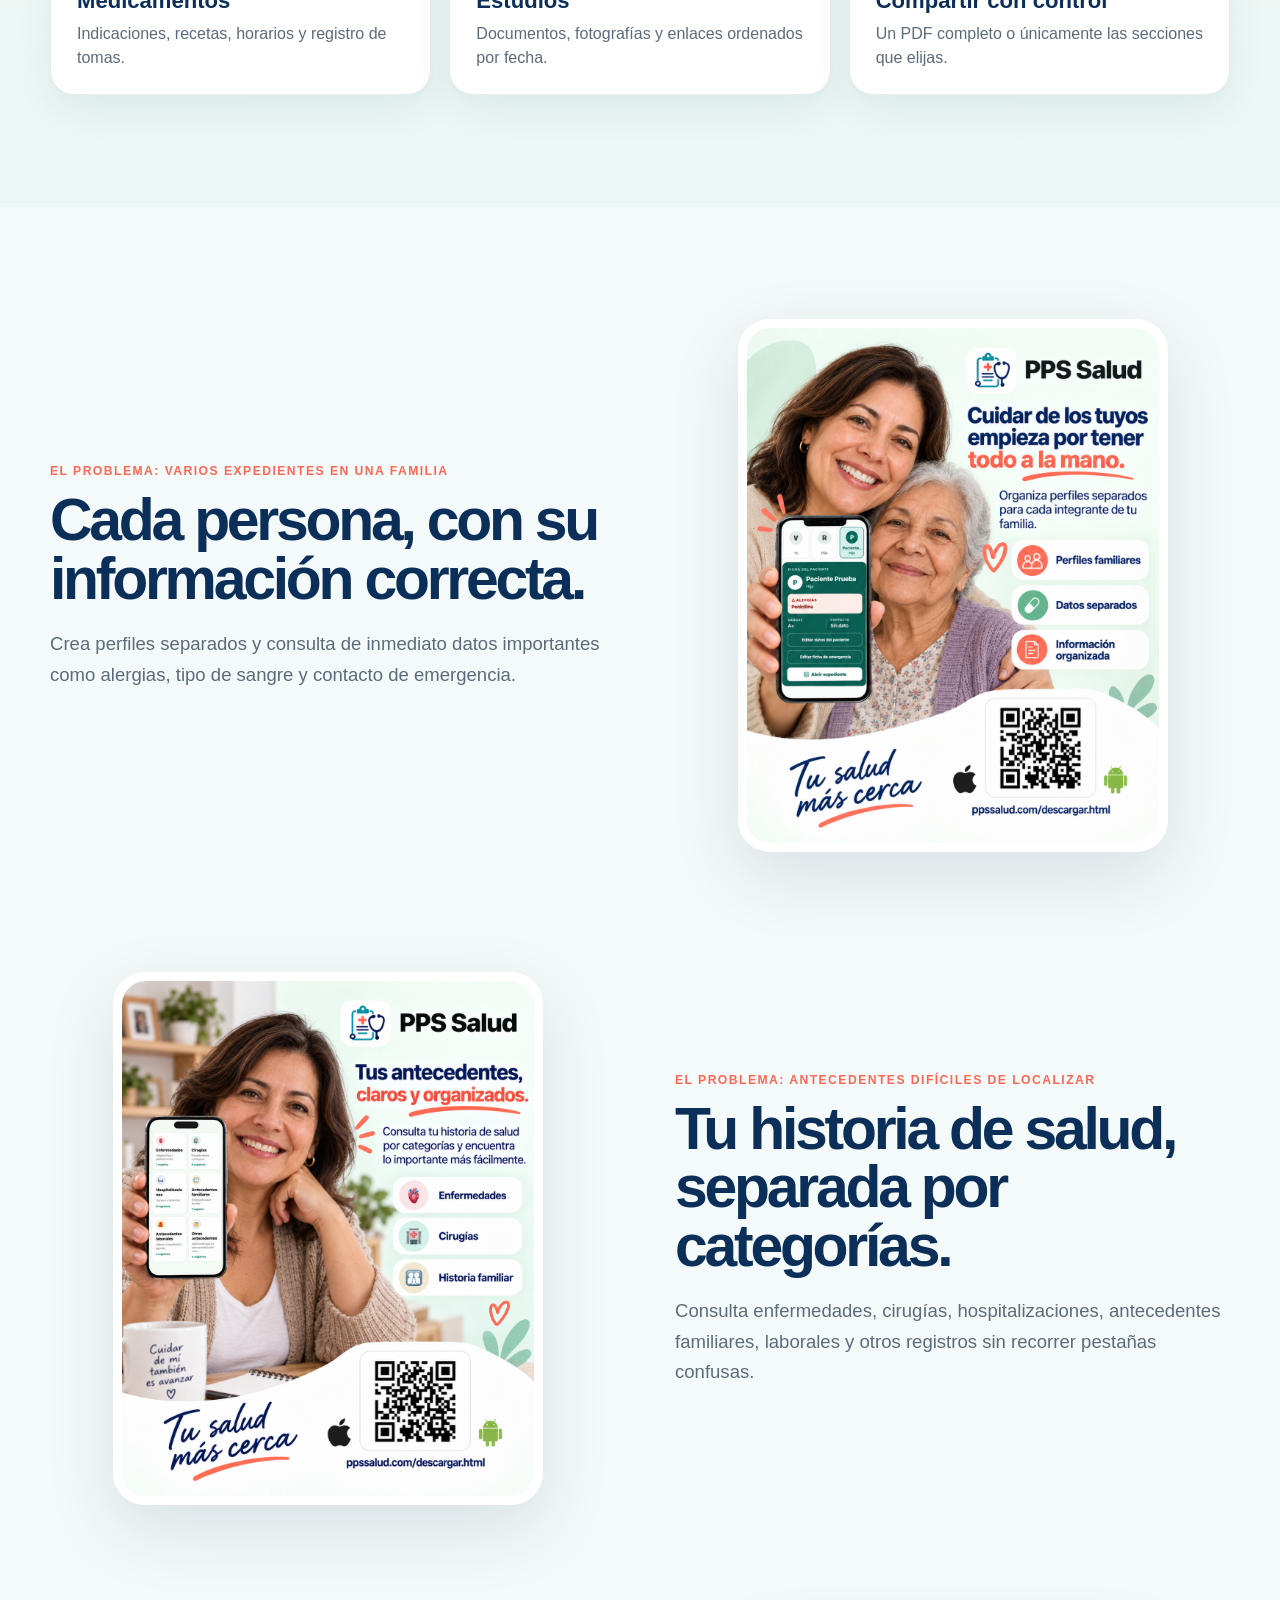
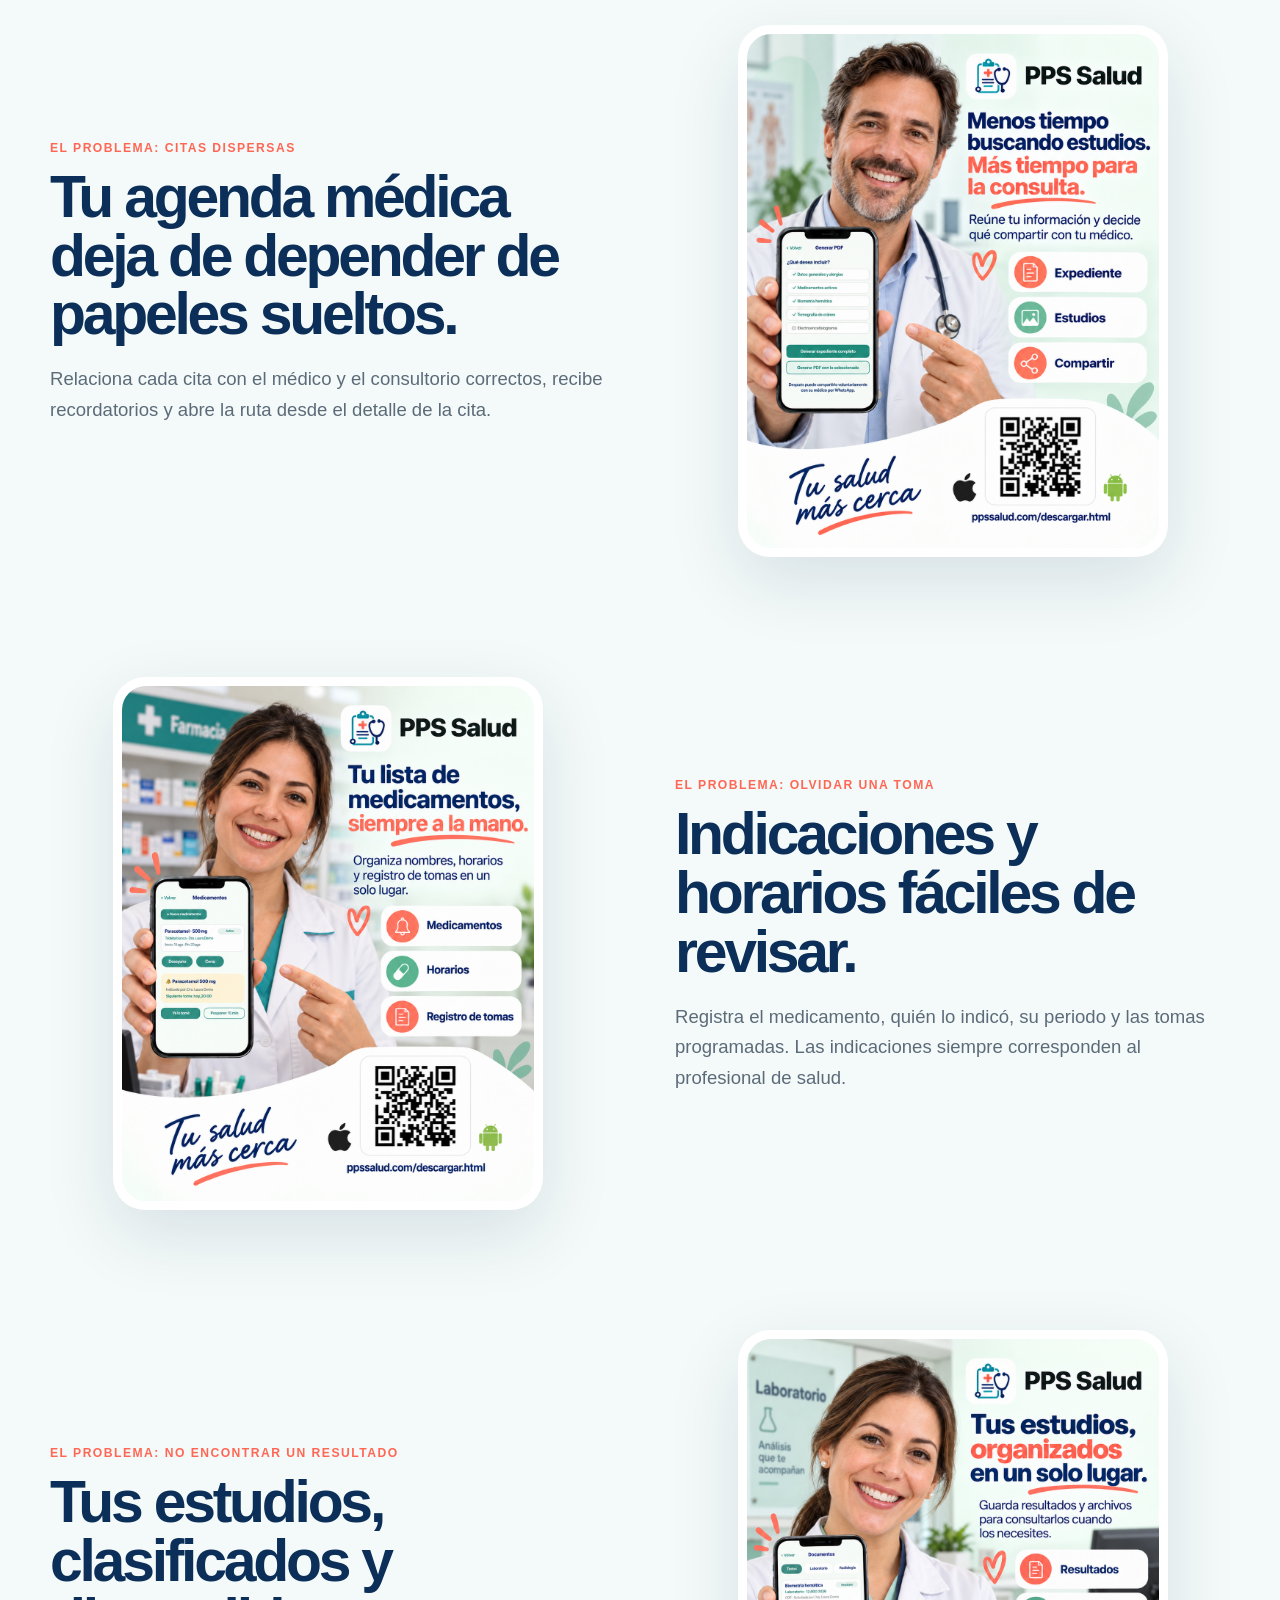
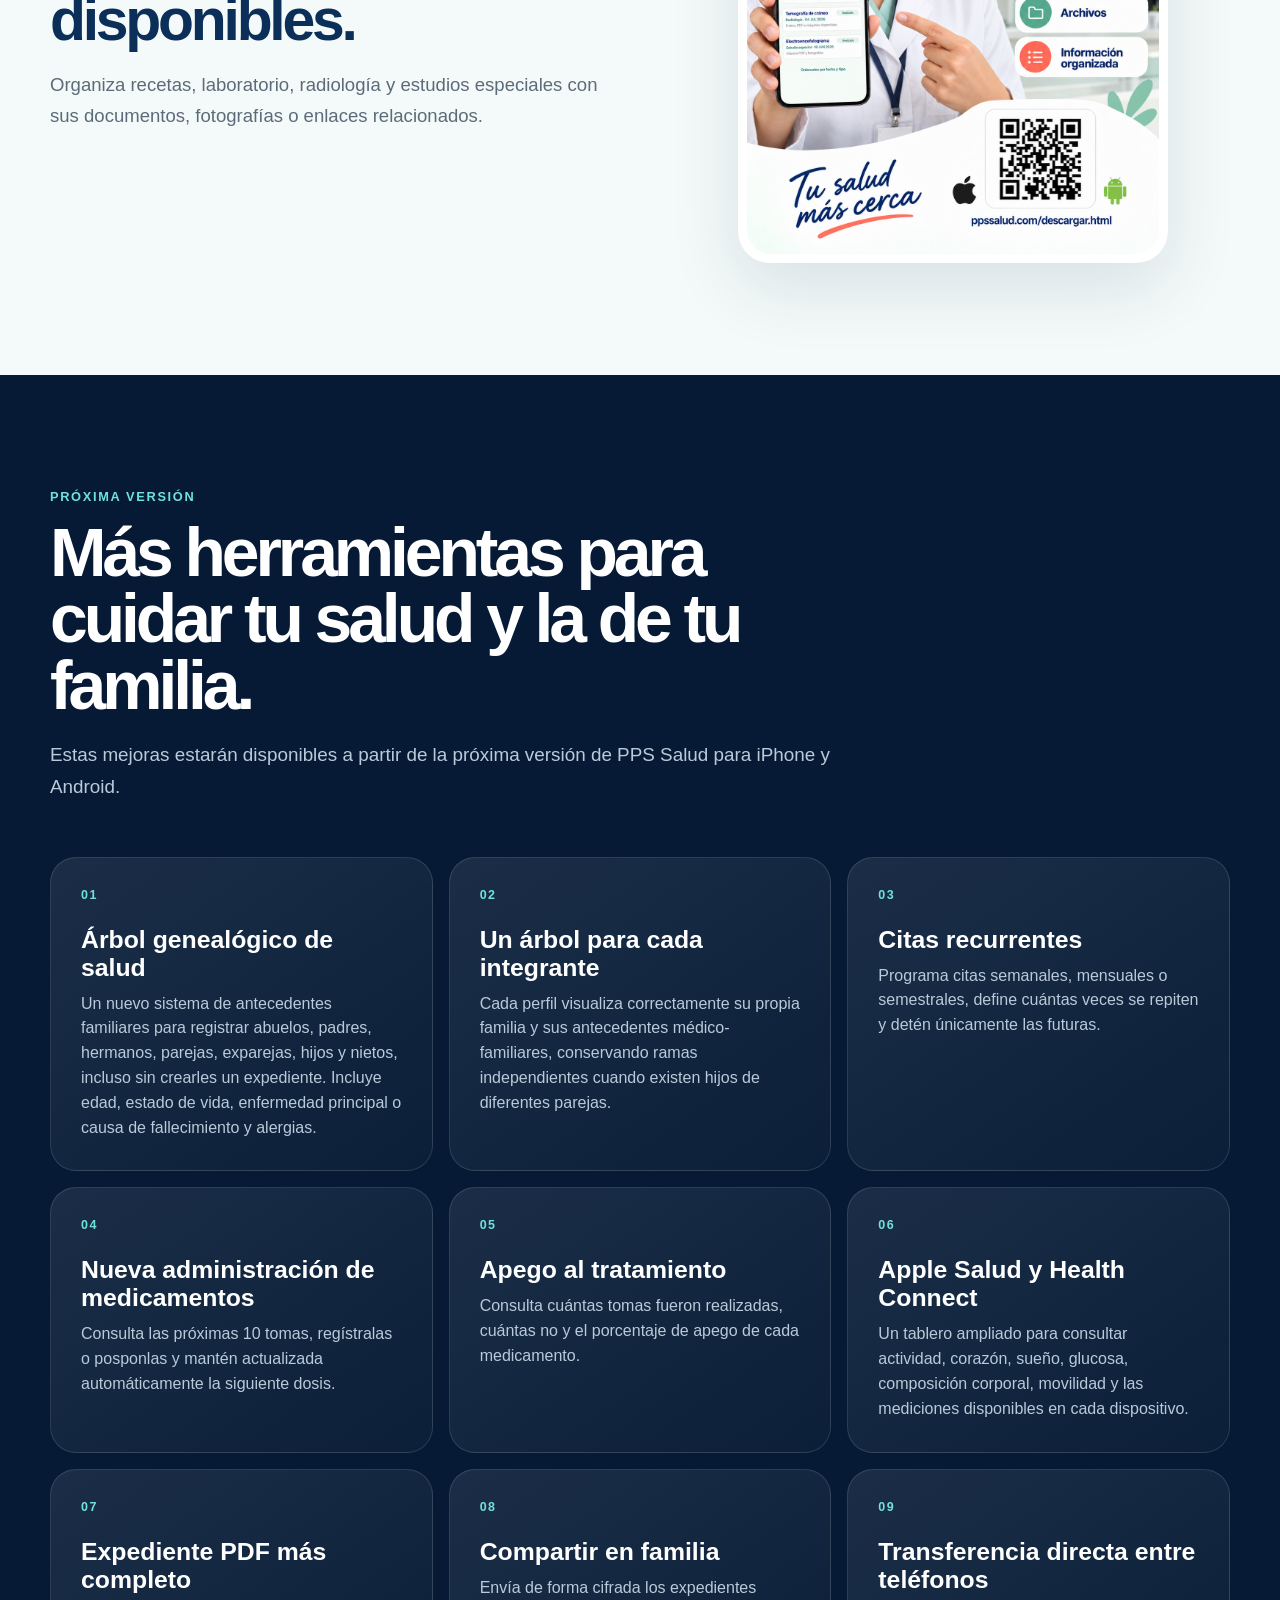
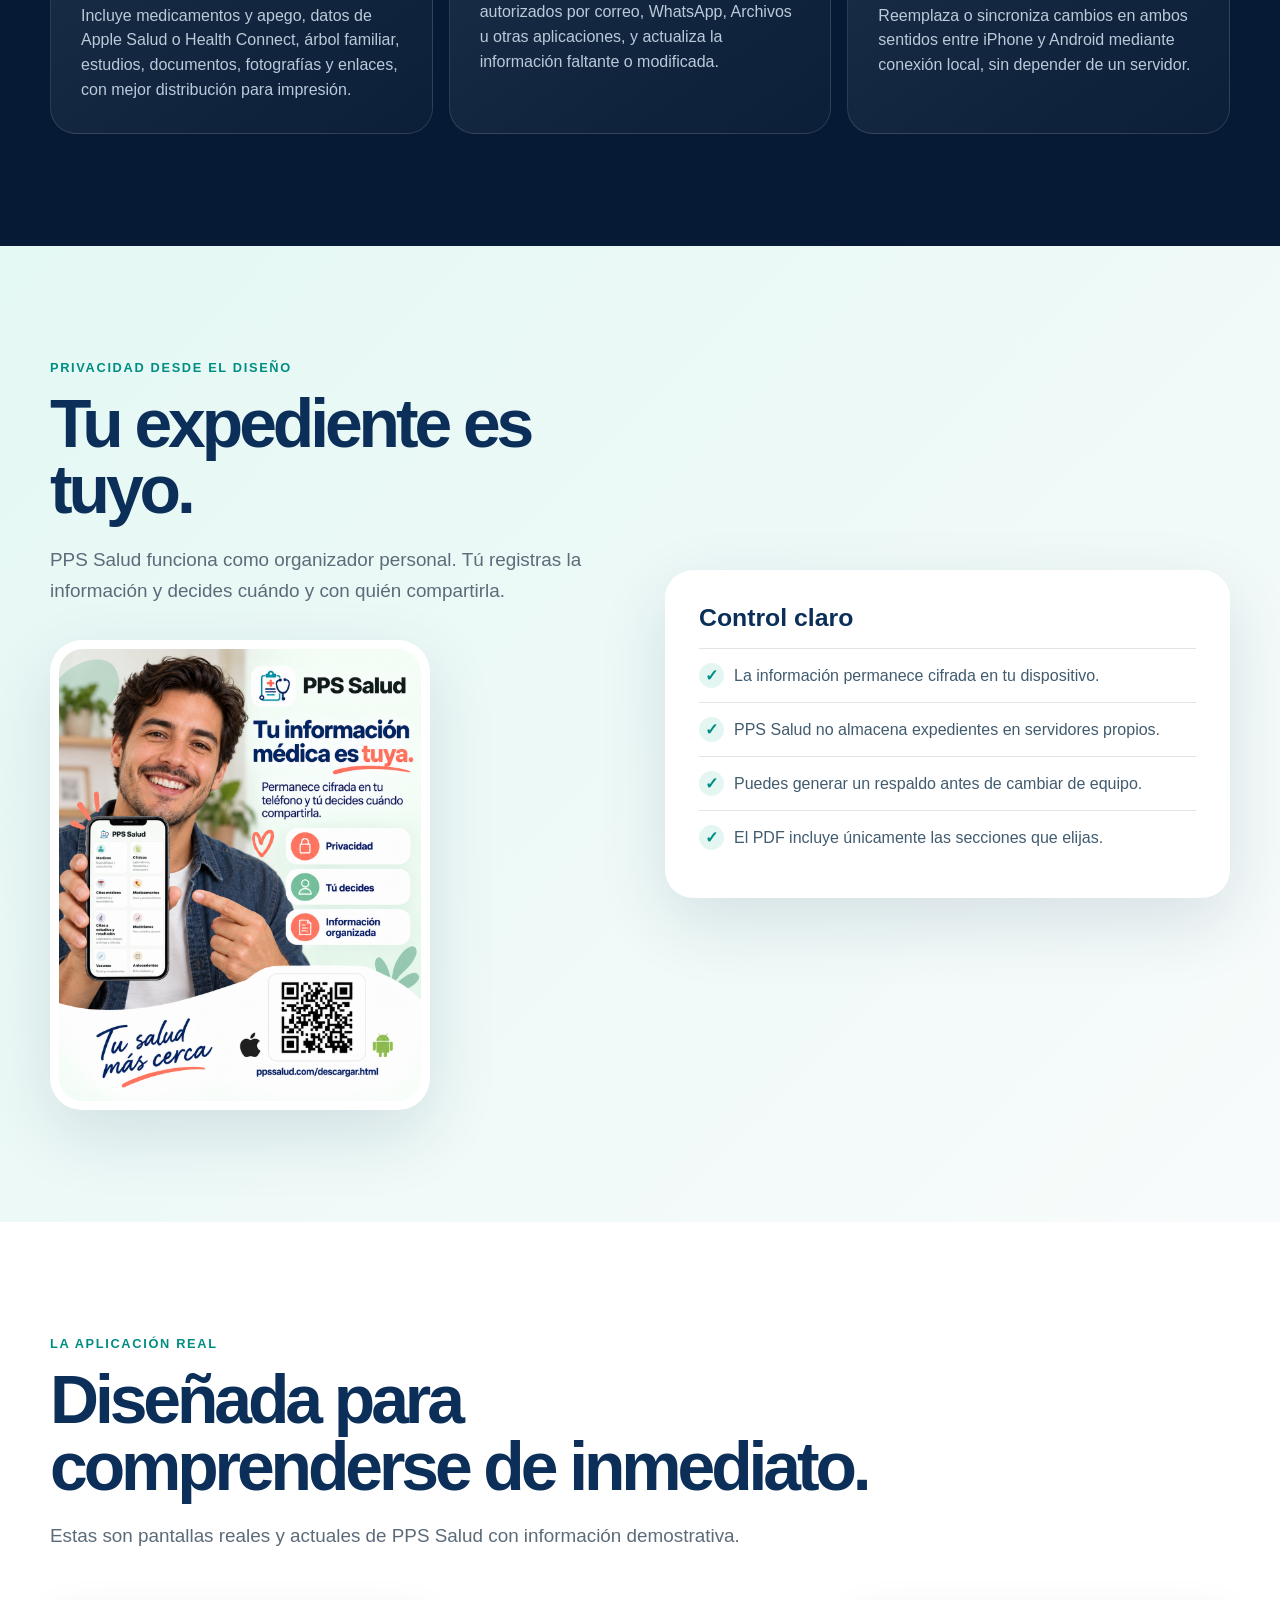
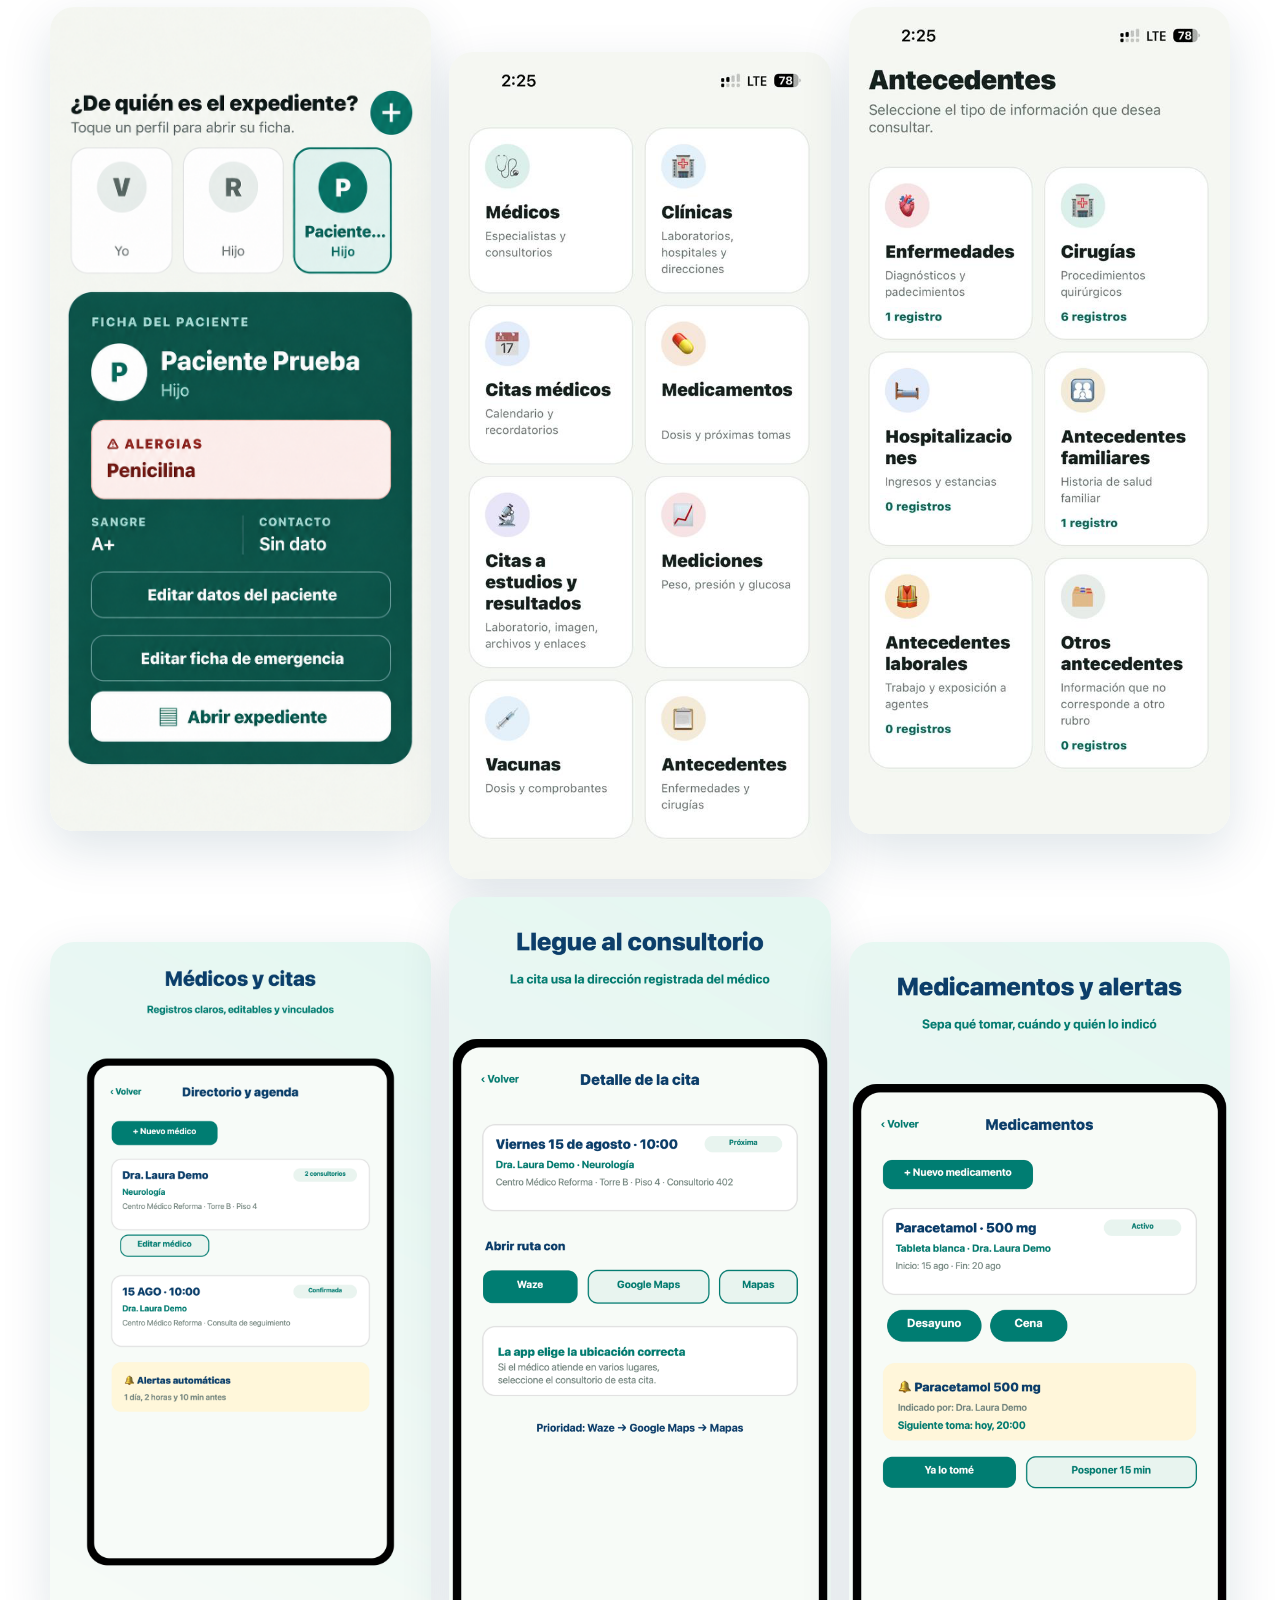
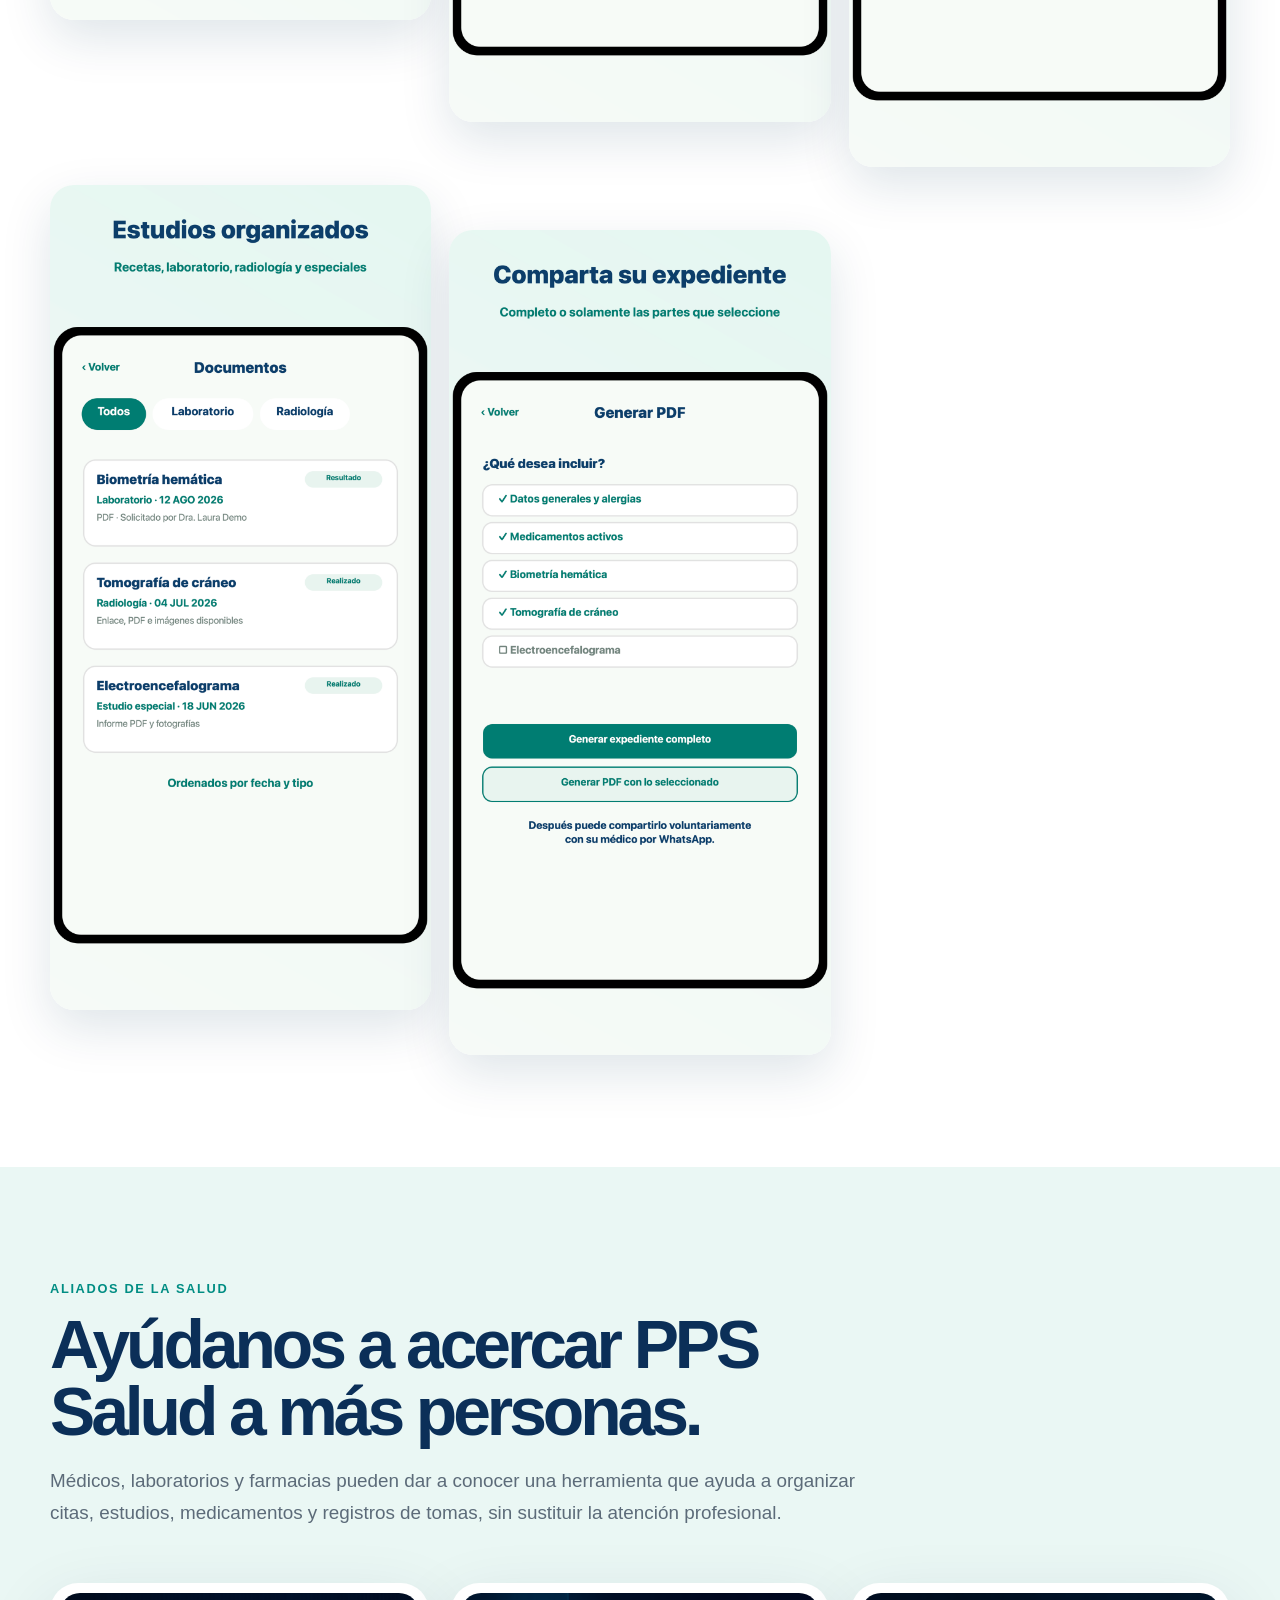
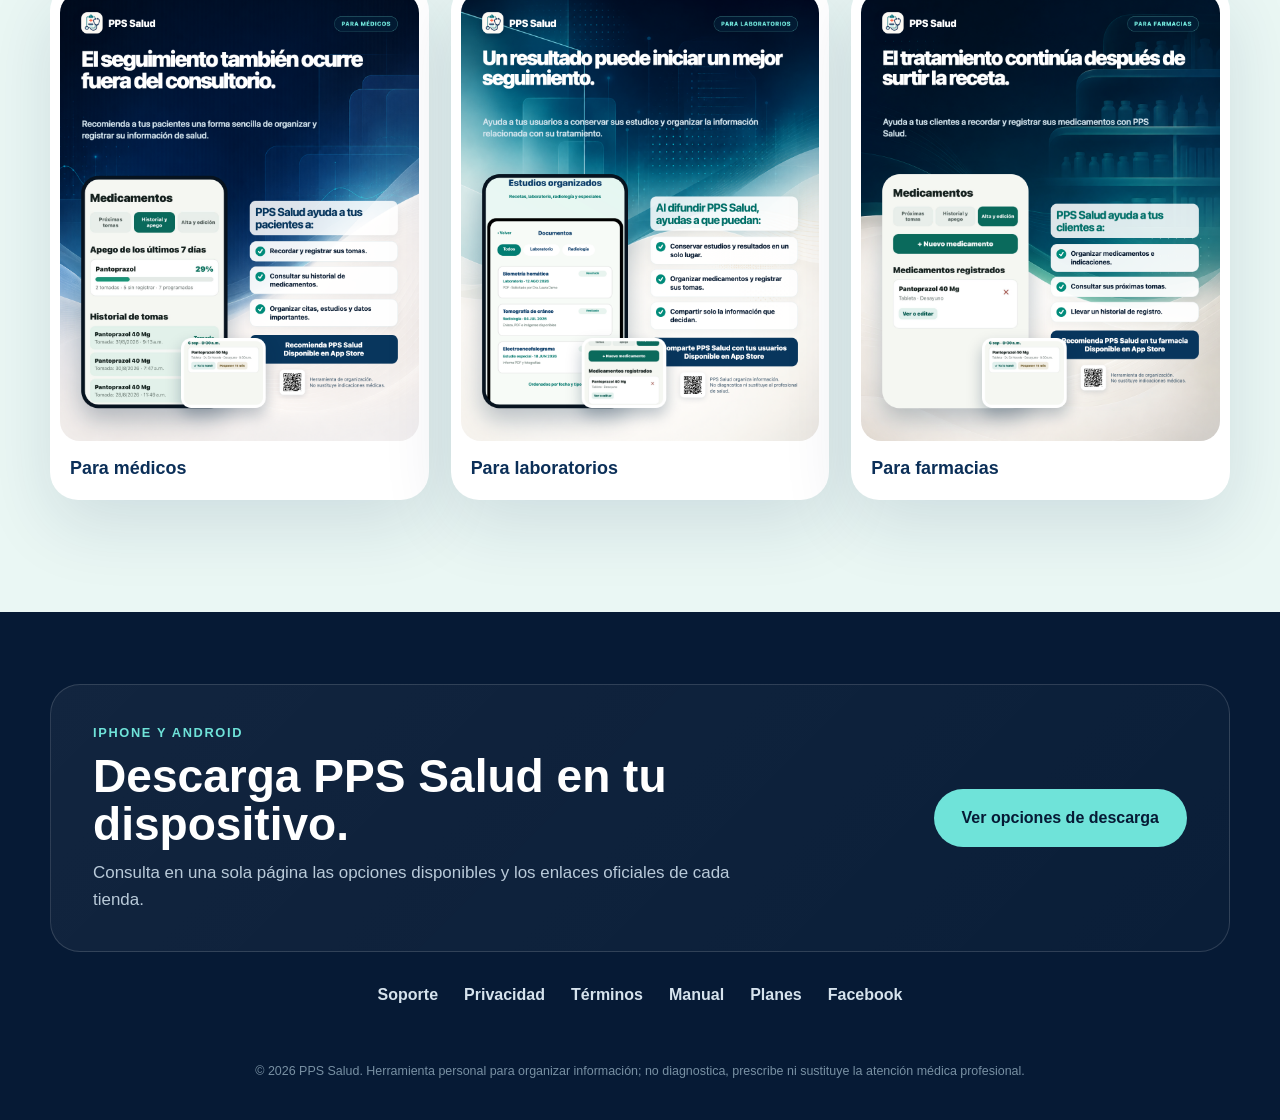
==== commit b15a3d64: "Publicar mejoras de la próxima versión" ====
--- a/index.html
+++ b/index.html
@@ -66,6 +66,17 @@
 <article class="story"><div class="copy"><span class="problem">El problema: citas dispersas</span><h3>Tu agenda médica deja de depender de papeles sueltos.</h3><p>Relaciona cada cita con el médico y el consultorio correctos, recibe recordatorios y abre la ruta desde el detalle de la cita.</p></div><div class="campaign-shot"><img src="assets/campana-03-medicos.png" alt="PPS Salud para preparar la información antes de la consulta" loading="lazy"></div></article>
 <article class="story"><div class="copy"><span class="problem">El problema: olvidar una toma</span><h3>Indicaciones y horarios fáciles de revisar.</h3><p>Registra el medicamento, quién lo indicó, su periodo y las tomas programadas. Las indicaciones siempre corresponden al profesional de salud.</p></div><div class="campaign-shot"><img src="assets/campana-04-farmacias.png" alt="PPS Salud para organizar medicamentos y horarios" loading="lazy"></div></article>
 <article class="story"><div class="copy"><span class="problem">El problema: no encontrar un resultado</span><h3>Tus estudios, clasificados y disponibles.</h3><p>Organiza recetas, laboratorio, radiología y estudios especiales con sus documentos, fotografías o enlaces relacionados.</p></div><div class="campaign-shot"><img src="assets/campana-05-laboratorios.png" alt="PPS Salud para organizar resultados y archivos" loading="lazy"></div></article></div></section>
+<section class="section dark" id="proxima-version"><div class="wrap"><div class="head"><span class="kicker">Próxima versión</span><h2>Más herramientas para cuidar tu salud y la de tu familia.</h2><p>Estas mejoras estarán disponibles a partir de la próxima versión de PPS Salud para iPhone y Android.</p></div><div class="grid">
+<article class="feature"><span class="num">01</span><div><h3>Árbol genealógico de salud</h3><p>Un nuevo sistema de antecedentes familiares para registrar abuelos, padres, hermanos, parejas, exparejas, hijos y nietos, incluso sin crearles un expediente. Incluye edad, estado de vida, enfermedad principal o causa de fallecimiento y alergias.</p></div></article>
+<article class="feature"><span class="num">02</span><div><h3>Un árbol para cada integrante</h3><p>Cada perfil visualiza correctamente su propia familia y sus antecedentes médico-familiares, conservando ramas independientes cuando existen hijos de diferentes parejas.</p></div></article>
+<article class="feature"><span class="num">03</span><div><h3>Citas recurrentes</h3><p>Programa citas semanales, mensuales o semestrales, define cuántas veces se repiten y detén únicamente las futuras.</p></div></article>
+<article class="feature"><span class="num">04</span><div><h3>Nueva administración de medicamentos</h3><p>Consulta las próximas 10 tomas, regístralas o posponlas y mantén actualizada automáticamente la siguiente dosis.</p></div></article>
+<article class="feature"><span class="num">05</span><div><h3>Apego al tratamiento</h3><p>Consulta cuántas tomas fueron realizadas, cuántas no y el porcentaje de apego de cada medicamento.</p></div></article>
+<article class="feature"><span class="num">06</span><div><h3>Apple Salud y Health Connect</h3><p>Un tablero ampliado para consultar actividad, corazón, sueño, glucosa, composición corporal, movilidad y las mediciones disponibles en cada dispositivo.</p></div></article>
+<article class="feature"><span class="num">07</span><div><h3>Expediente PDF más completo</h3><p>Incluye medicamentos y apego, datos de Apple Salud o Health Connect, árbol familiar, estudios, documentos, fotografías y enlaces, con mejor distribución para impresión.</p></div></article>
+<article class="feature"><span class="num">08</span><div><h3>Compartir en familia</h3><p>Envía de forma cifrada los expedientes autorizados por correo, WhatsApp, Archivos u otras aplicaciones, y actualiza la información faltante o modificada.</p></div></article>
+<article class="feature"><span class="num">09</span><div><h3>Transferencia directa entre teléfonos</h3><p>Reemplaza o sincroniza cambios en ambos sentidos entre iPhone y Android mediante conexión local, sin depender de un servidor.</p></div></article>
+</div></div></section>
 <section class="section privacy" id="privacidad"><div class="wrap privacy-grid"><div class="privacy-intro"><div class="head"><span class="kicker">Privacidad desde el diseño</span><h2>Tu expediente es tuyo.</h2><p>PPS Salud funciona como organizador personal. Tú registras la información y decides cuándo y con quién compartirla.</p></div><div class="campaign-shot privacy-shot"><img src="assets/campana-06-privacidad.png" alt="Privacidad de la información en PPS Salud" loading="lazy"></div></div><div class="privacy-card"><h3>Control claro</h3><ul><li>La información permanece cifrada en tu dispositivo.</li><li>PPS Salud no almacena expedientes en servidores propios.</li><li>Puedes generar un respaldo antes de cambiar de equipo.</li><li>El PDF incluye únicamente las secciones que elijas.</li></ul></div></div></section>
 <section class="section"><div class="wrap"><div class="head"><span class="kicker">La aplicación real</span><h2>Diseñada para comprenderse de inmediato.</h2><p>Estas son pantallas reales y actuales de PPS Salud con información demostrativa.</p></div><div class="gallery"><img src="assets/perfiles-familia.png" alt="Perfiles familiares y ficha de emergencia" loading="lazy"><img src="assets/expediente-actual.png" alt="Secciones actuales del expediente" loading="lazy"><img src="assets/antecedentes-actual.png" alt="Antecedentes organizados por categoría" loading="lazy"><img src="assets/medicos-citas.png" alt="Médicos y citas" loading="lazy"><img src="assets/mapas-rutas.png" alt="Rutas al consultorio" loading="lazy"><img src="assets/medicamentos-alertas.png" alt="Medicamentos y alertas" loading="lazy"><img src="assets/estudios-organizados.png" alt="Estudios organizados" loading="lazy"><img src="assets/compartir-expediente.png" alt="Compartir expediente en PDF" loading="lazy"></div></div></section>
 <section class="section allies" id="aliados"><div class="wrap"><div class="head"><span class="kicker">Aliados de la salud</span><h2>Ayúdanos a acercar PPS Salud a más personas.</h2><p>Médicos, laboratorios y farmacias pueden dar a conocer una herramienta que ayuda a organizar citas, estudios, medicamentos y registros de tomas, sin sustituir la atención profesional.</p></div><div class="allies-grid"><figure class="ally-card"><img src="assets/anuncio-medicos.png" alt="Anuncio de PPS Salud dirigido a médicos" loading="lazy"><figcaption>Para médicos</figcaption></figure><figure class="ally-card"><img src="assets/anuncio-laboratorios.png" alt="Anuncio de PPS Salud dirigido a laboratorios" loading="lazy"><figcaption>Para laboratorios</figcaption></figure><figure class="ally-card"><img src="assets/anuncio-farmacias.png" alt="Anuncio de PPS Salud dirigido a farmacias" loading="lazy"><figcaption>Para farmacias</figcaption></figure></div></div></section>
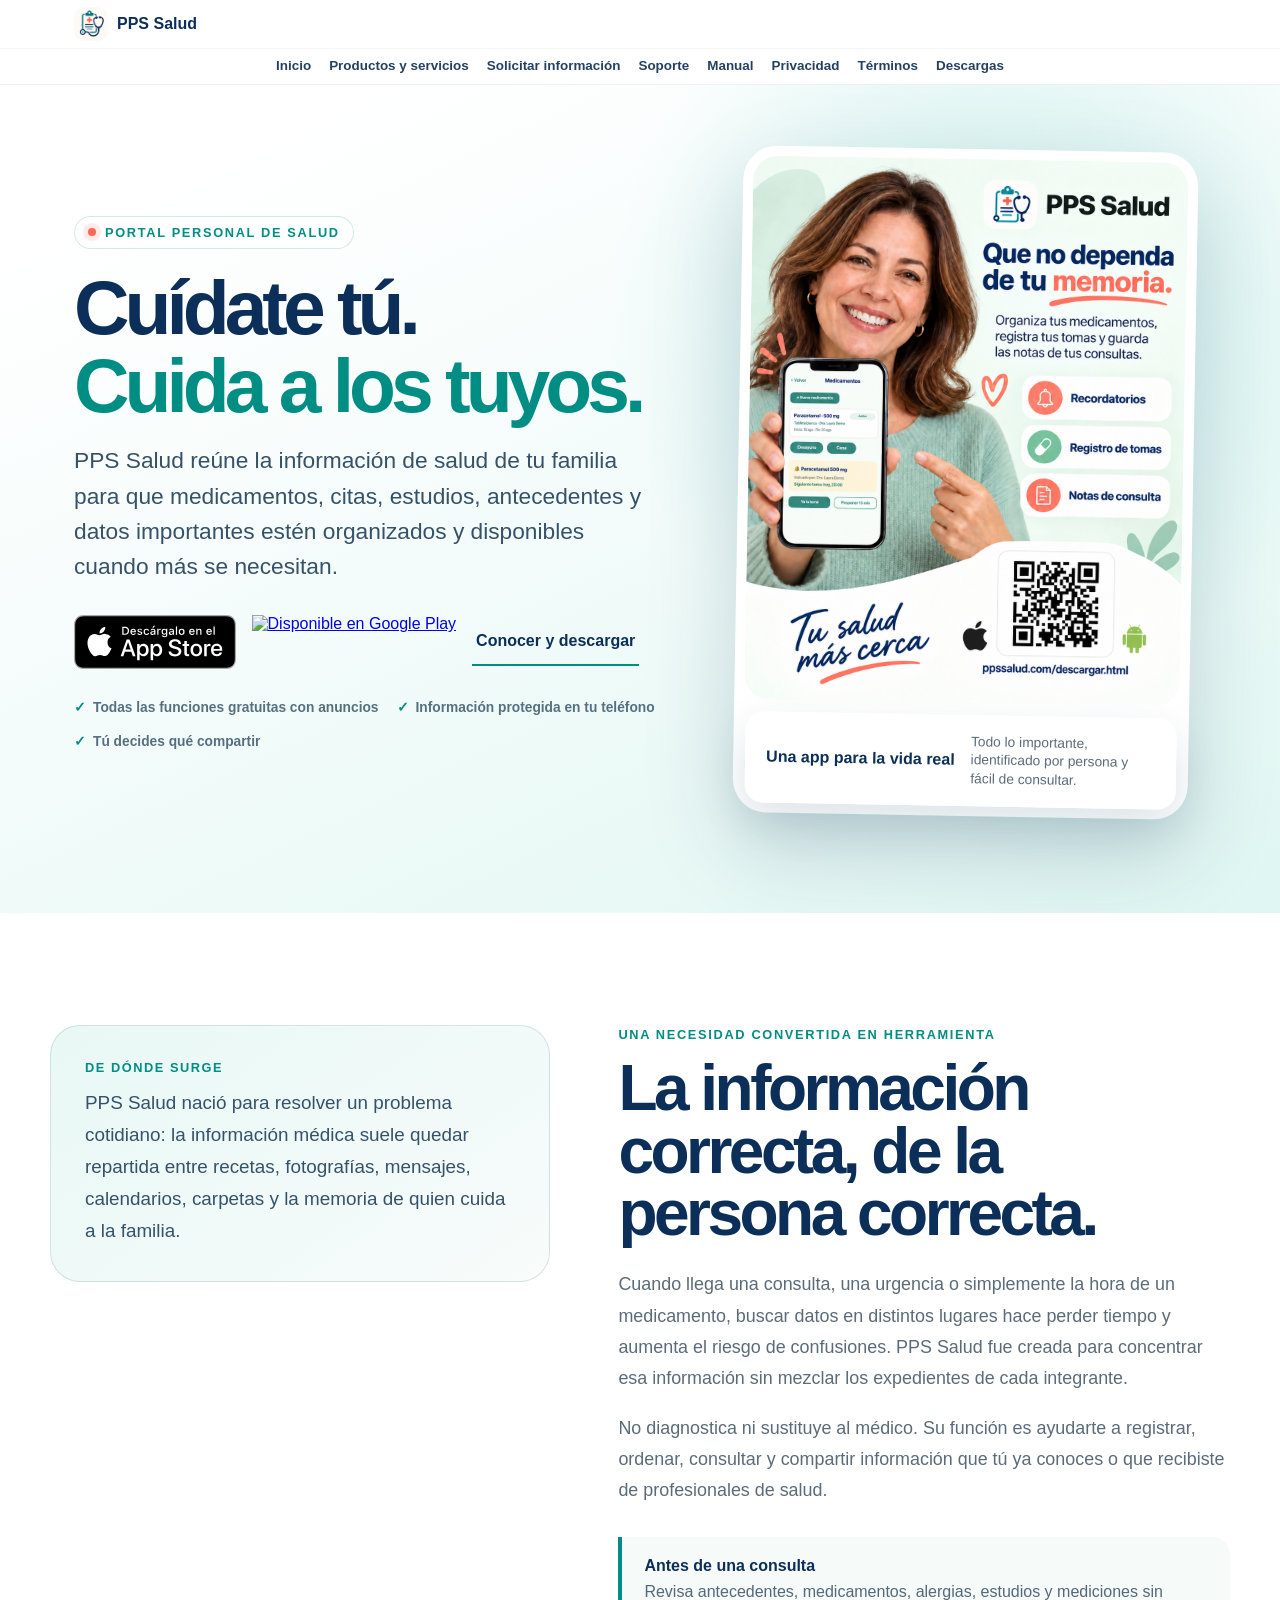
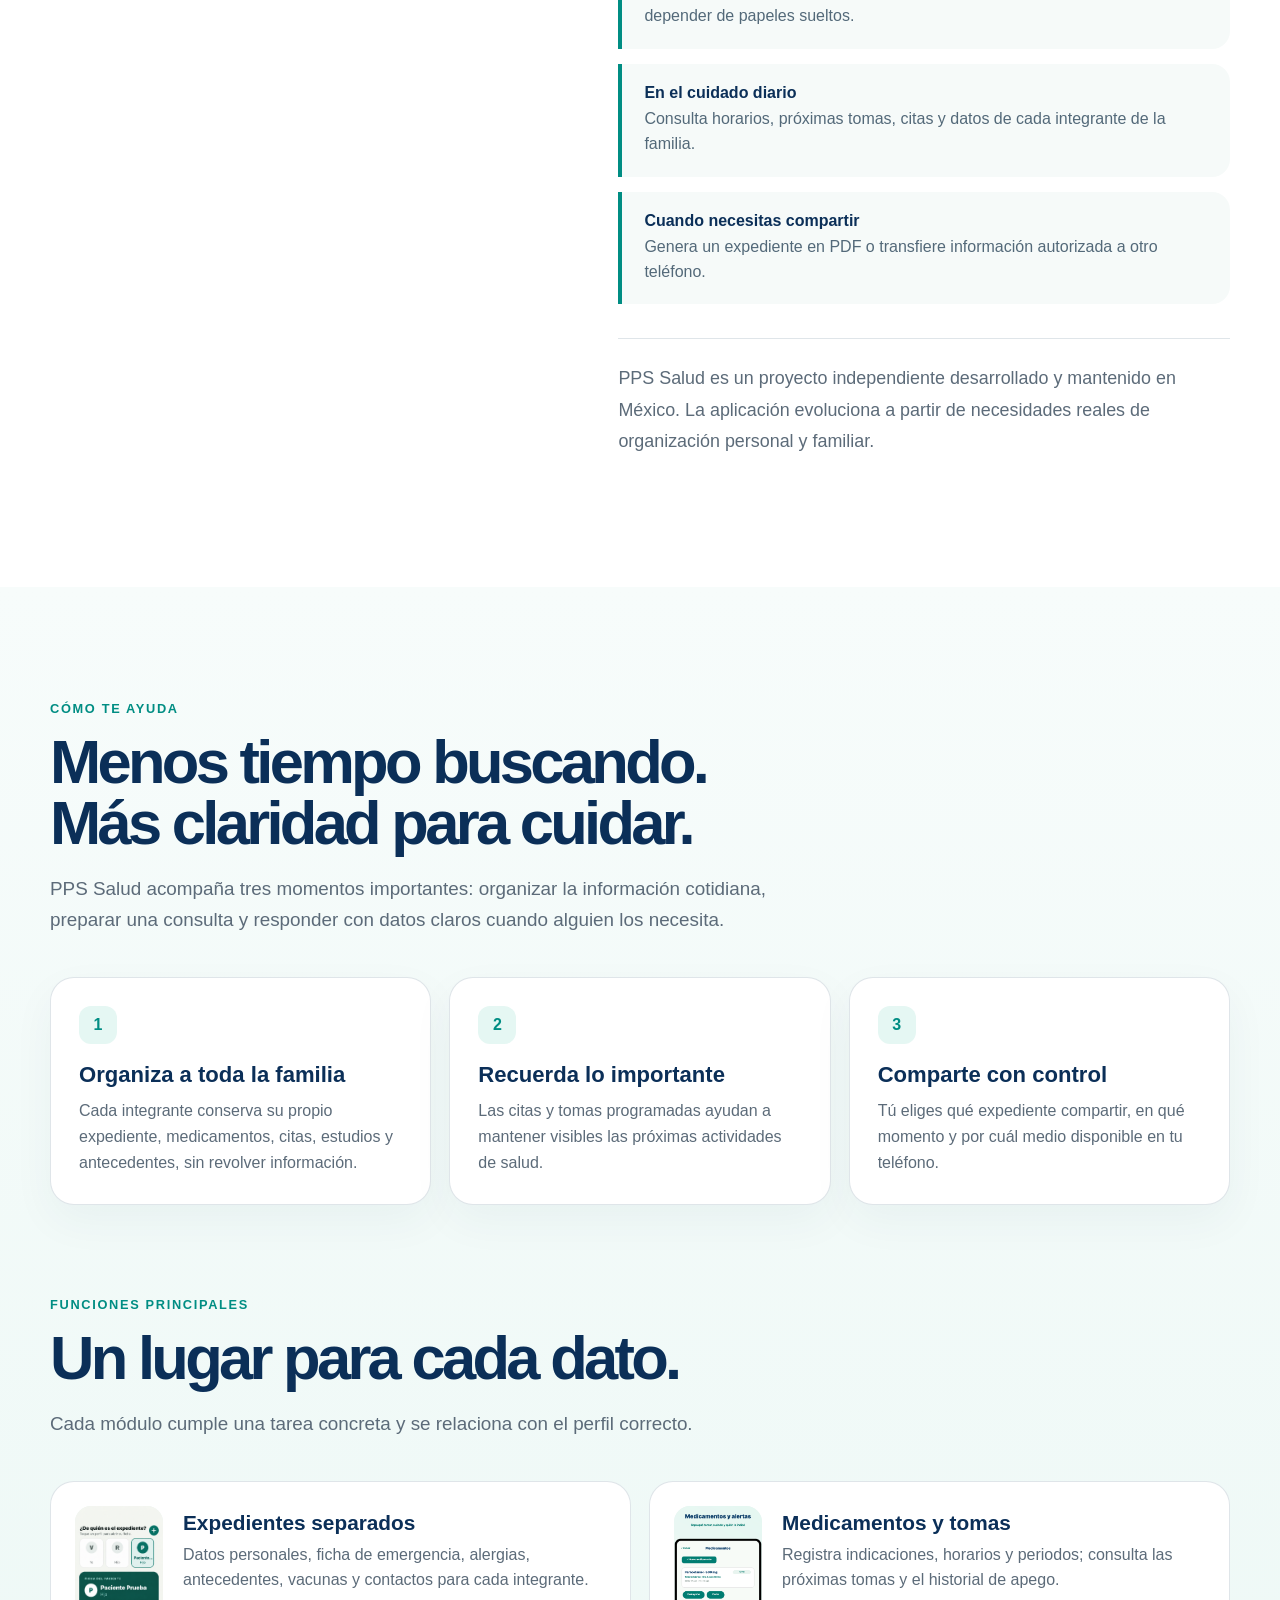
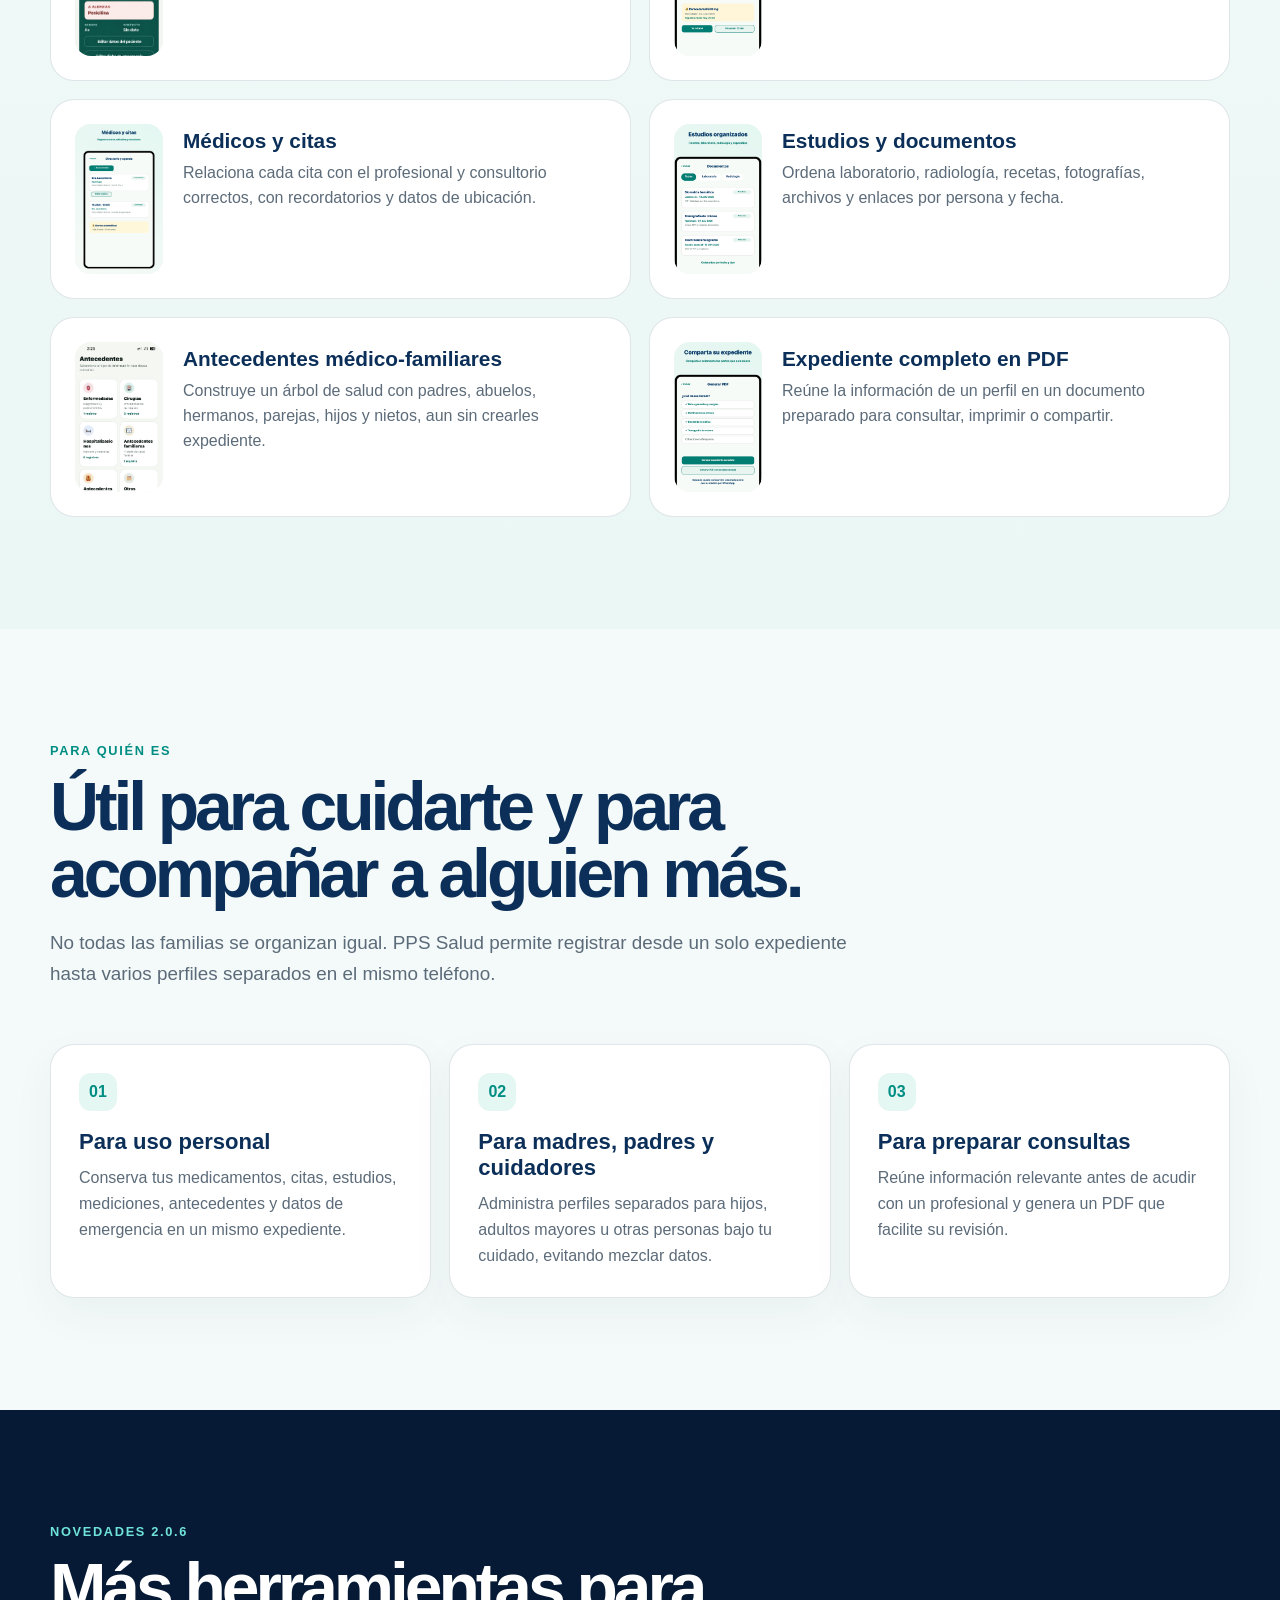
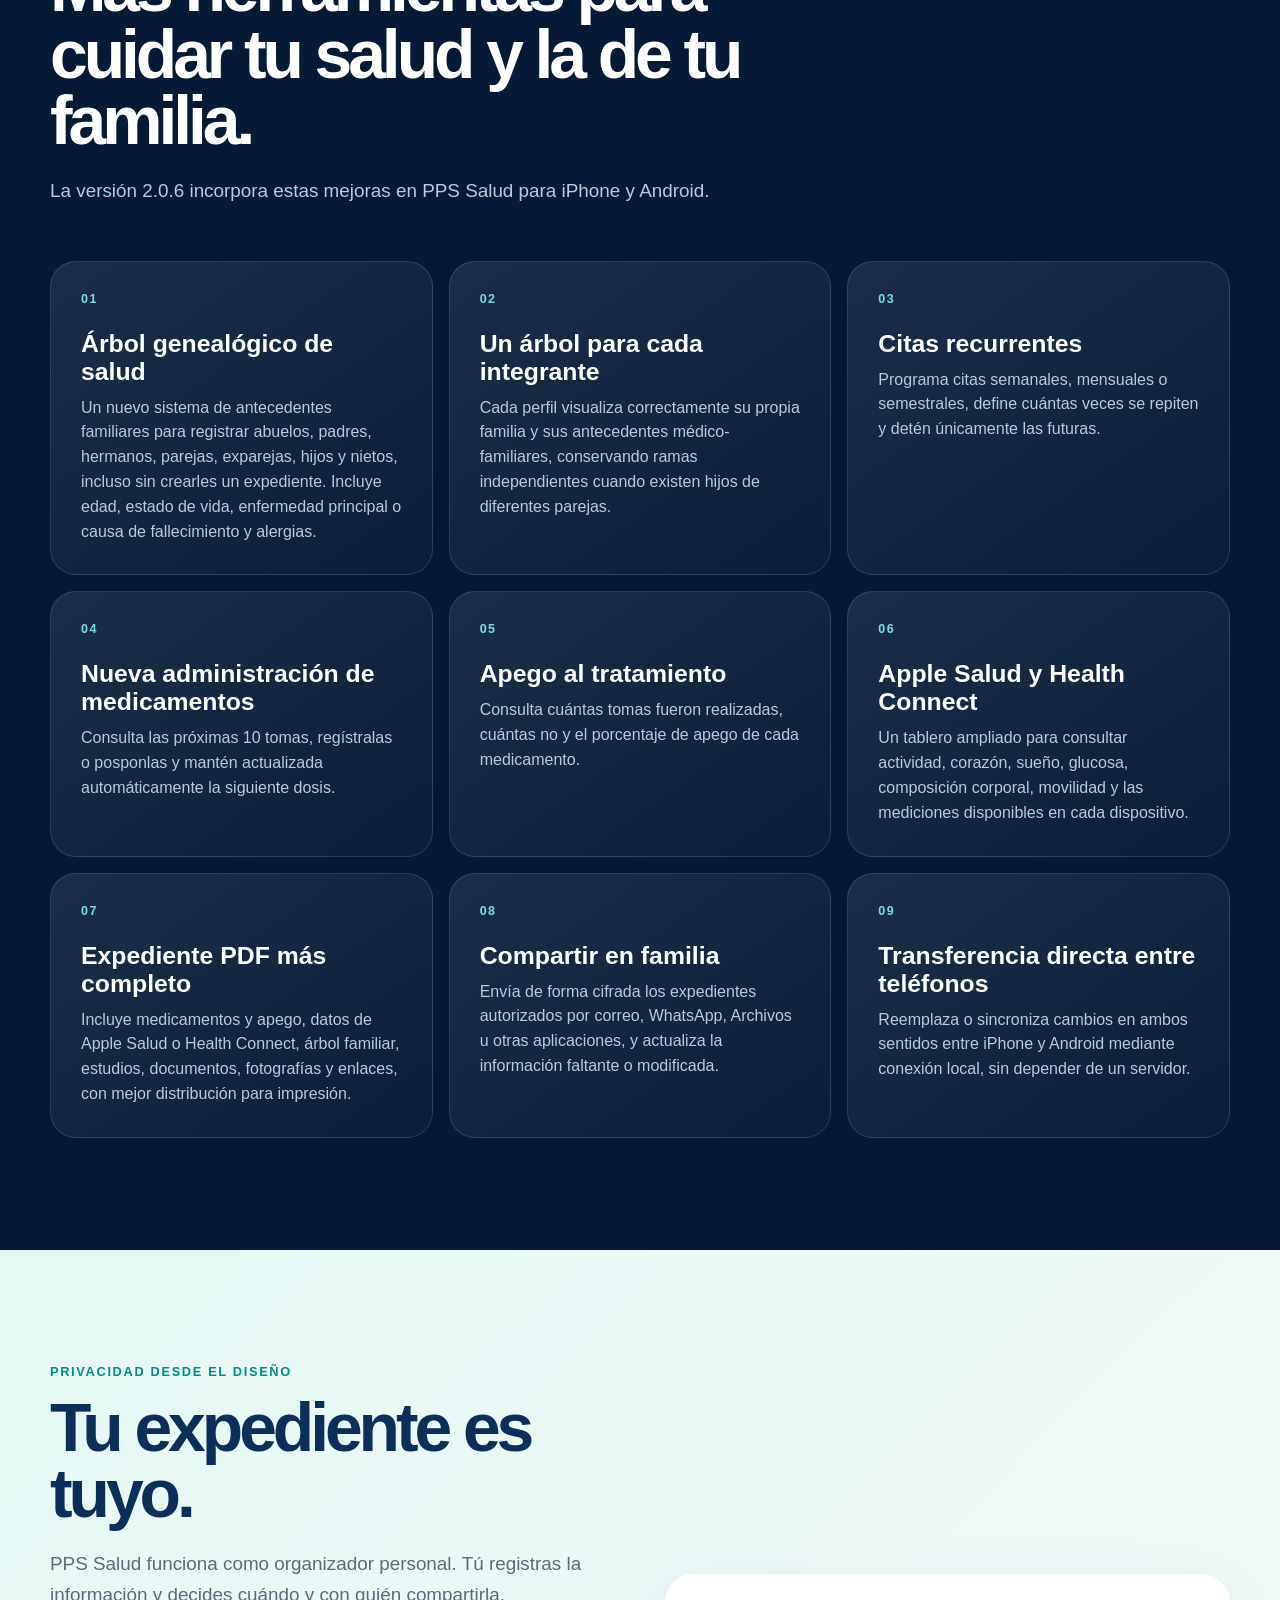
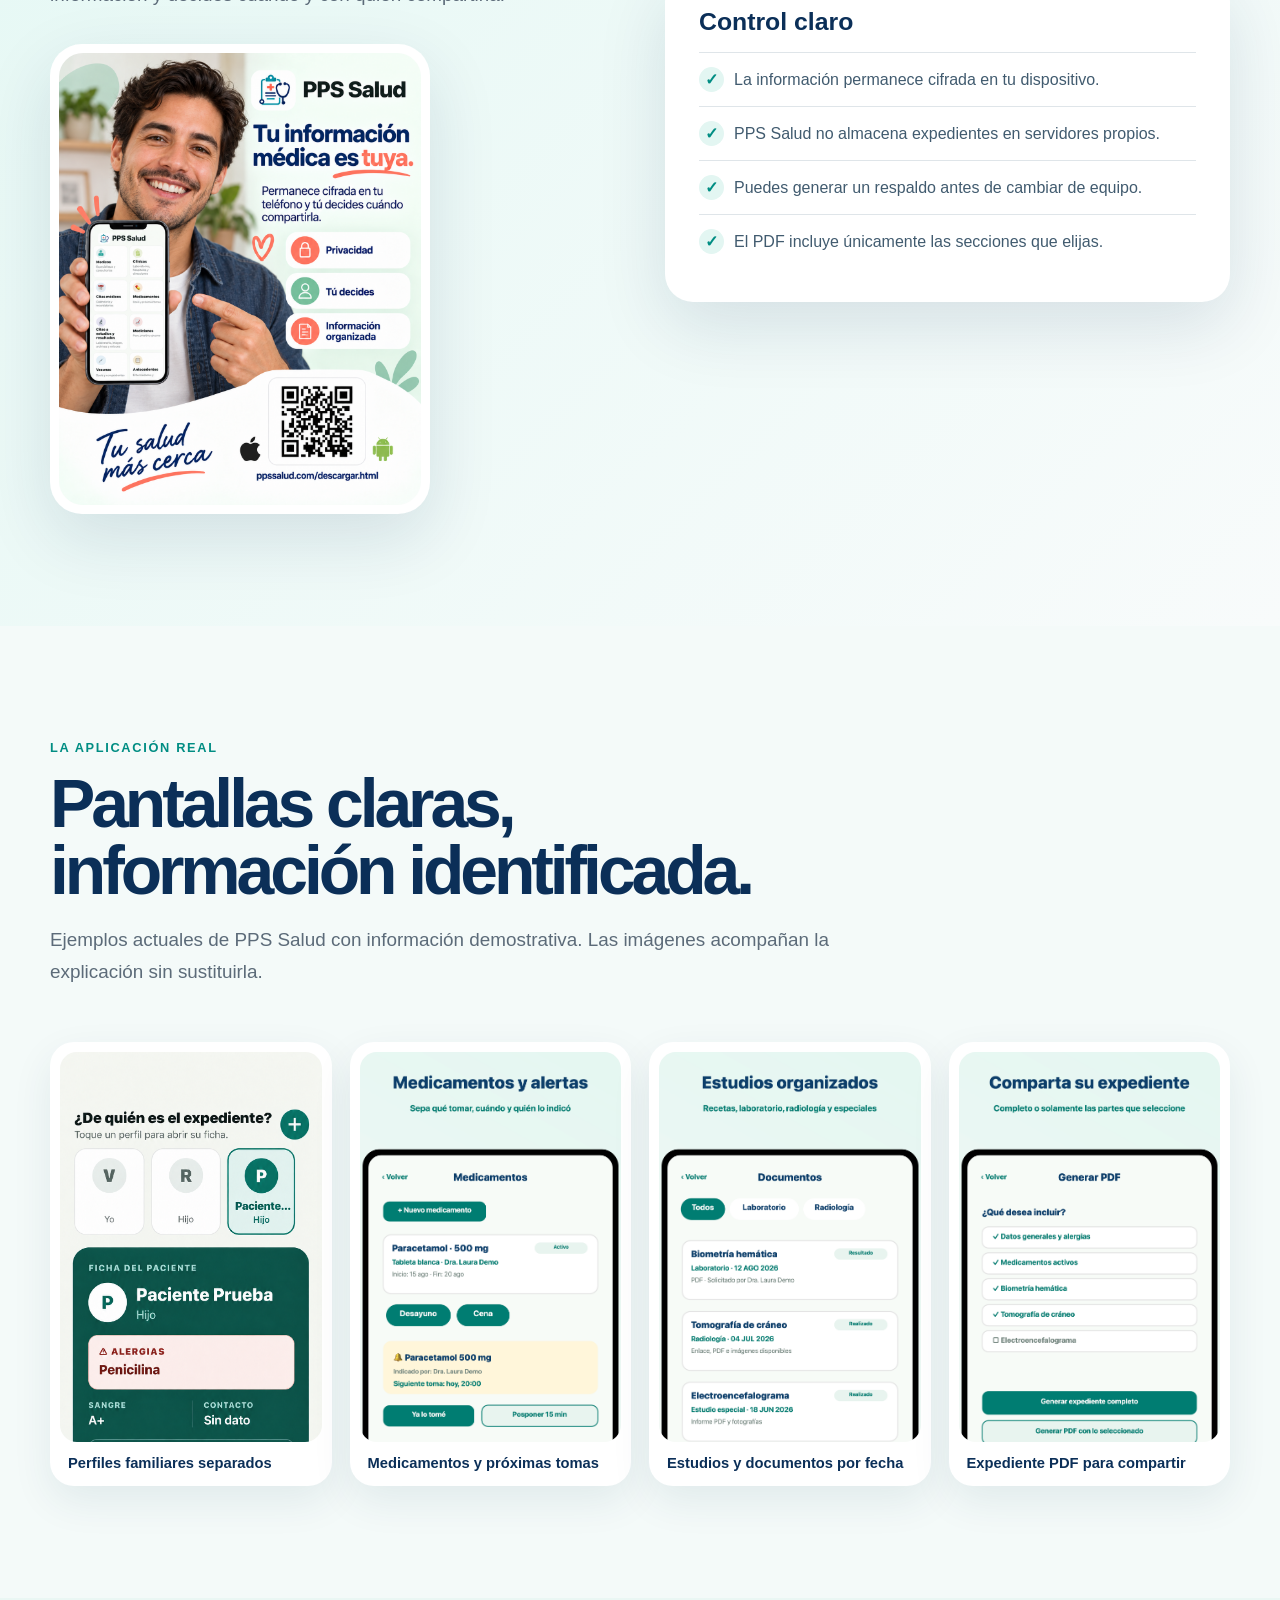
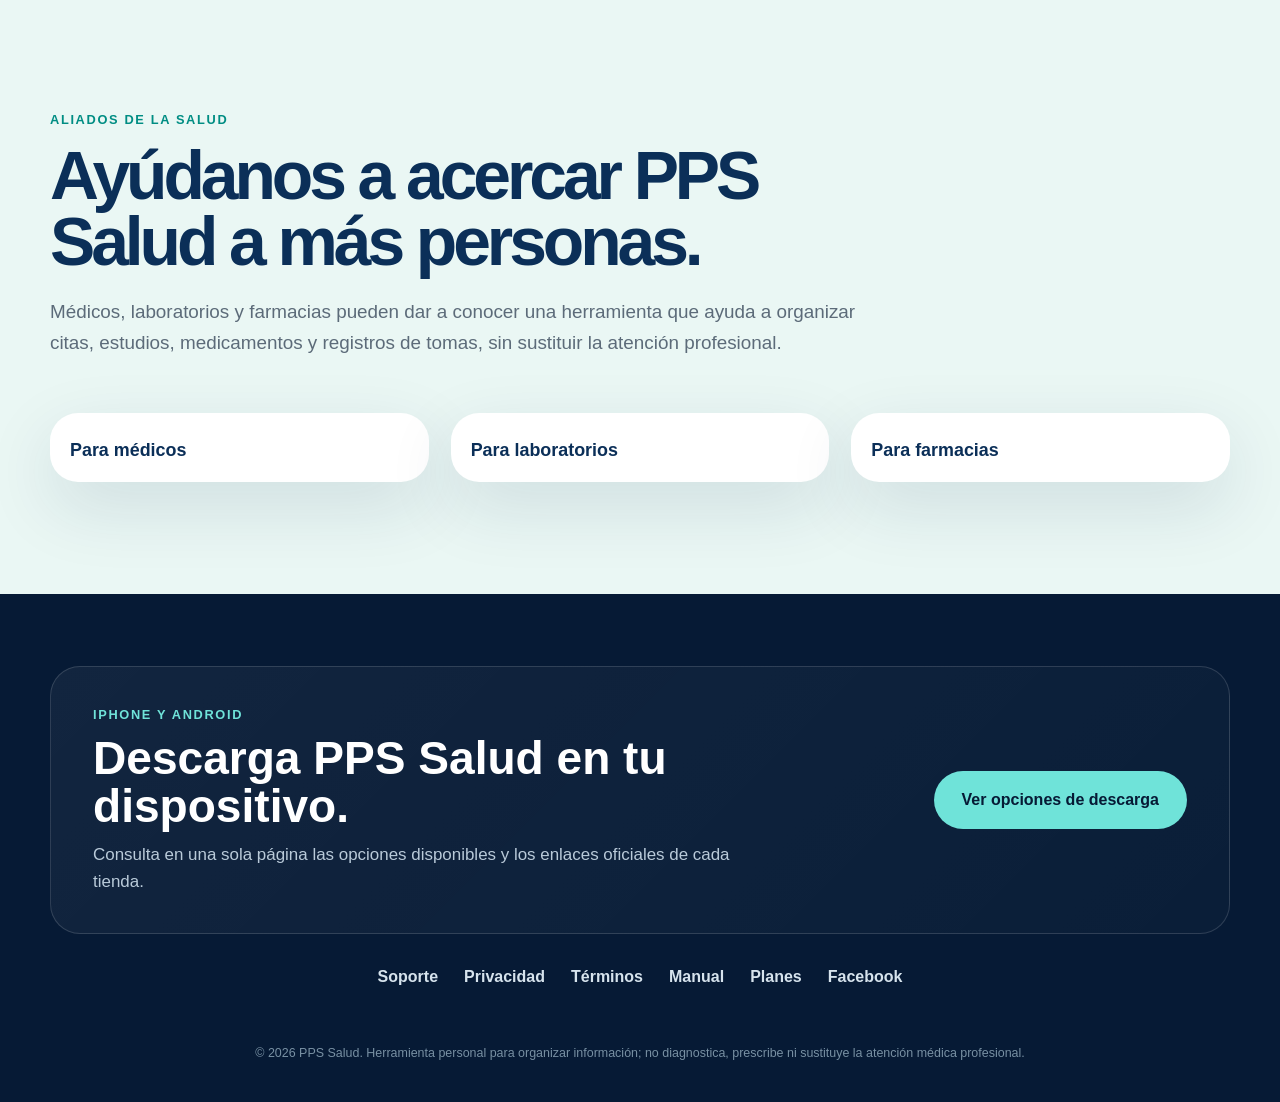
==== commit bdf4ac4d: "Actualiza sitio, privacidad y novedades 2.0.6" ====
--- a/index.html
+++ b/index.html
@@ -3,7 +3,7 @@
 <head>
 <meta charset="utf-8"><meta name="viewport" content="width=device-width,initial-scale=1"><meta name="theme-color" content="#f3fbf9">
 <title>PPS Salud | Portal Personal de Salud – App para organizar tu información de salud</title>
-<meta name="description" content="PPS Salud organiza medicamentos, citas, estudios, mediciones y antecedentes personales y familiares. Desde la versión 2.0.4, todas sus funciones son gratuitas con anuncios.">
+<meta name="description" content="PPS Salud te ayuda a cuidar tu salud y la de tus seres queridos: organiza medicamentos, citas, estudios, mediciones y antecedentes médico-familiares en un solo lugar.">
 <link rel="canonical" href="https://ppssalud.com/">
 <meta name="robots" content="index,follow">
 <meta property="og:title" content="PPS Salud | Portal Personal de Salud">
@@ -42,31 +42,38 @@
 }
 </script>
 <style>
-:root{--ink:#061a35;--navy:#0b2f58;--teal:#008d83;--mint:#6fe3d9;--coral:#ff6755;--mist:#eff9f7;--muted:#5c6b79;--line:rgba(8,55,83,.11);--shadow:0 30px 90px rgba(9,45,79,.14)}*{box-sizing:border-box}html{scroll-behavior:smooth}body{margin:0;color:var(--ink);font-family:-apple-system,BlinkMacSystemFont,"SF Pro Display","Segoe UI",sans-serif;-webkit-font-smoothing:antialiased}img,video{display:block;max-width:100%}.nav{position:sticky;top:0;z-index:20;background:#fffd;backdrop-filter:blur(22px);border-bottom:1px solid #08375312}.nav-inner{max-width:1180px;height:72px;margin:auto;padding:0 24px;display:flex;align-items:center;justify-content:space-between}.brand{display:flex;align-items:center;gap:11px;text-decoration:none;font-weight:800;color:var(--navy);font-size:1.12rem}.brand img{width:42px;height:42px;border-radius:12px}.links{display:flex;align-items:center;gap:24px;font-size:.94rem;font-weight:650}.links a{text-decoration:none;color:#24425f}.links a:hover{color:var(--teal)}.nav-cta{padding:10px 16px;border-radius:99px;background:var(--ink);color:#fff!important}
+:root{--ink:#061a35;--navy:#0b2f58;--teal:#008d83;--mint:#6fe3d9;--coral:#ff6755;--mist:#eff9f7;--muted:#5c6b79;--line:rgba(8,55,83,.11);--shadow:0 30px 90px rgba(9,45,79,.14)}*{box-sizing:border-box}html{scroll-behavior:smooth}body{margin:0;color:var(--ink);font-family:-apple-system,BlinkMacSystemFont,"SF Pro Display","Segoe UI",sans-serif;-webkit-font-smoothing:antialiased}img,video{display:block;max-width:100%}
 .hero{min-height:calc(100vh - 72px);overflow:hidden;background:radial-gradient(circle at 77% 28%,#00b3a72e,transparent 33%),linear-gradient(155deg,#fff 12%,#f0fbf9 58%,#dff6f2)}.hero-inner{max-width:1180px;margin:auto;padding:78px 24px 84px;display:grid;grid-template-columns:1.05fr .95fr;gap:70px;align-items:center}.eyebrow,.kicker{color:var(--teal);font-size:.8rem;font-weight:850;text-transform:uppercase;letter-spacing:.13em}.eyebrow{display:inline-flex;align-items:center;gap:9px;padding:8px 13px;border:1px solid #008d832e;border-radius:99px;background:#ffffffaa}.eyebrow:before{content:"";width:8px;height:8px;border-radius:50%;background:var(--coral);box-shadow:0 0 0 5px #ff67551f}h1{margin:24px 0;font-size:clamp(3.4rem,7.1vw,6.8rem);line-height:.91;letter-spacing:-.075em;color:var(--navy)}h1 span{display:block;color:var(--teal)}.lead{max-width:620px;margin:0;color:#365269;font-size:clamp(1.15rem,2vw,1.42rem);line-height:1.55}.actions{display:flex;align-items:center;gap:16px;flex-wrap:wrap;margin-top:31px}.store img{height:54px;width:auto}.text-link{font-weight:750;text-decoration:none;color:var(--navy);padding:14px 4px;border-bottom:2px solid var(--teal)}.trust{display:flex;gap:18px;flex-wrap:wrap;margin-top:30px;color:#567081;font-size:.86rem;font-weight:650}.trust span:before{content:"✓";color:var(--teal);margin-right:7px}
 .stage{position:relative;display:grid;place-items:center;min-height:620px}.glow{position:absolute;width:85%;aspect-ratio:1;border-radius:50%;background:radial-gradient(circle,#00b3a742,#00b3a700 68%)}.phone{position:relative;width:min(370px,78vw);padding:12px;border-radius:53px;background:#07111f;box-shadow:0 55px 100px #04213b45,inset 0 0 0 2px #ffffff40;transform:rotate(2deg)}.phone video{width:100%;aspect-ratio:9/16;object-fit:cover;border-radius:42px;background:#eaf6f3}.float{position:absolute;padding:15px 18px;border:1px solid #ffffffb8;border-radius:18px;background:#ffffffd6;box-shadow:0 18px 40px #0837531f;backdrop-filter:blur(14px);font-weight:800;color:var(--navy)}.float b{display:block;color:var(--teal);font-size:.72rem;text-transform:uppercase;letter-spacing:.09em;margin-bottom:4px}.float.one{left:-7%;top:22%}.float.two{right:-3%;bottom:17%}
 .section{padding:112px 24px}.wrap{max-width:1180px;margin:auto}.head{max-width:820px;margin-bottom:55px}.section h2,.download h2{font-size:clamp(2.6rem,5.3vw,5rem);line-height:.98;letter-spacing:-.06em;margin:15px 0 20px;color:var(--navy)}.head p{font-size:1.18rem;line-height:1.65;color:var(--muted);margin:0}.dark{background:var(--ink);color:#fff}.dark h2,.download h2{color:#fff}.dark .head p,.download p{color:#b9cad9}.dark .kicker,.download .kicker{color:var(--mint)}.grid{display:grid;grid-template-columns:repeat(3,1fr);gap:16px}.feature{min-height:230px;padding:30px;border:1px solid #ffffff1f;border-radius:26px;background:linear-gradient(145deg,#ffffff17,#ffffff06);display:flex;flex-direction:column;justify-content:flex-start}.num{font-size:.78rem;color:var(--mint);font-weight:850;letter-spacing:.12em}.feature h3{margin:24px 0 10px;font-size:1.55rem}.feature p{margin:0;color:#b9cad9;line-height:1.55}
 .stories{background:#f4faf9}.story{display:grid;grid-template-columns:1fr 1fr;gap:70px;align-items:center;margin-bottom:120px}.story:last-child{margin-bottom:0}.story:nth-child(even) .copy{order:2}.story:nth-child(even) .shot{order:1}.problem{color:var(--coral);font-size:.76rem;font-weight:850;text-transform:uppercase;letter-spacing:.12em}.story h3{font-size:clamp(2.25rem,4.6vw,4.3rem);line-height:1;letter-spacing:-.055em;margin:12px 0 20px;color:var(--navy)}.story p{font-size:1.16rem;color:var(--muted);line-height:1.65}.shot{max-width:470px;margin:auto;padding:10px;border-radius:43px;background:#091522;box-shadow:var(--shadow)}.shot img{border-radius:34px}
 .privacy{background:linear-gradient(135deg,#e4f8f4,#f8fbfb)}.privacy-grid{display:grid;grid-template-columns:1fr 1fr;gap:50px;align-items:center}.privacy-card{padding:34px;border-radius:28px;background:#fff;box-shadow:var(--shadow)}.privacy-card h3{font-size:1.55rem;margin:0 0 16px;color:var(--navy)}.privacy-card ul{padding:0;margin:0;list-style:none}.privacy-card li{padding:14px 0;border-top:1px solid var(--line);color:#415b6f}.privacy-card li:before{content:"✓";display:inline-grid;place-items:center;width:25px;height:25px;border-radius:50%;margin-right:10px;background:#e3f6f2;color:var(--teal);font-weight:900}.gallery{display:grid;grid-template-columns:repeat(3,1fr);gap:18px;align-items:start}.gallery img{width:100%;border-radius:24px;box-shadow:0 18px 50px #08375321;transition:.35s}.gallery img:nth-child(even){margin-top:45px}.gallery img:hover{transform:translateY(-8px)}.allies{background:#eaf7f4}.allies-grid{display:grid;grid-template-columns:repeat(3,1fr);gap:22px}.ally-card{margin:0;padding:10px 10px 18px;border-radius:28px;background:#fff;box-shadow:var(--shadow)}.ally-card img{width:100%;border-radius:20px}.ally-card figcaption{padding:17px 10px 3px;color:var(--navy);font-size:1.12rem;font-weight:800}
 .download{padding:120px 24px 56px;background:var(--ink);color:#fff;text-align:center}.download-inner{max-width:1080px;margin:auto}.download>p{font-size:1.16rem}.qr{width:min(310px,78vw);margin:42px auto 24px;padding:20px;border-radius:34px;background:#fff;box-shadow:0 30px 70px #0004}.qr img{border-radius:18px}.download .store img{height:60px;margin:auto}.download-links{margin-top:52px;display:flex;justify-content:center;gap:26px;flex-wrap:wrap}.download-links a{color:#d6e3ed;text-decoration:none;font-weight:700}.download-links a:hover{color:var(--mint)}.apple-note{max-width:820px;margin:62px auto 0;color:#8297a9!important;font-size:.78rem!important;line-height:1.55!important}footer{background:var(--ink);color:#7890a3;text-align:center;padding:22px 24px 42px;font-size:.78rem}
-@media(max-width:920px){.links a:not(.nav-cta){display:none}.hero-inner,.story,.privacy-grid{grid-template-columns:1fr}.hero-inner{padding-top:54px;gap:34px}.stage{min-height:570px}.grid{grid-template-columns:1fr 1fr}.gallery{grid-template-columns:repeat(3,1fr)}.allies-grid{grid-template-columns:repeat(2,1fr)}.story:nth-child(even) .copy,.story:nth-child(even) .shot{order:initial}}@media(max-width:620px){.nav-inner{height:64px}.hero{min-height:auto}.hero-inner{padding:48px 20px 68px}h1{font-size:3.6rem}.stage{min-height:520px}.float{display:none}.section{padding:82px 20px}.grid,.allies-grid{grid-template-columns:1fr}.feature{min-height:220px}.gallery{grid-template-columns:repeat(2,1fr)}.gallery img:nth-child(even){margin-top:25px}.story{gap:34px;margin-bottom:90px}.download{padding-top:88px}}@media(prefers-reduced-motion:reduce){html{scroll-behavior:auto}.gallery img{transition:none}}
+@media(max-width:920px){.hero-inner,.story,.privacy-grid{grid-template-columns:1fr}.hero-inner{padding-top:54px;gap:34px}.stage{min-height:570px}.grid{grid-template-columns:1fr 1fr}.gallery{grid-template-columns:repeat(3,1fr)}.allies-grid{grid-template-columns:repeat(2,1fr)}.story:nth-child(even) .copy,.story:nth-child(even) .shot{order:initial}}@media(max-width:620px){.hero{min-height:auto}.hero-inner{padding:48px 20px 68px}h1{font-size:3.6rem}.stage{min-height:520px}.float{display:none}.section{padding:82px 20px}.grid,.allies-grid{grid-template-columns:1fr}.feature{min-height:220px}.gallery{grid-template-columns:repeat(2,1fr)}.gallery img:nth-child(even){margin-top:25px}.story{gap:34px;margin-bottom:90px}.download{padding-top:88px}}@media(prefers-reduced-motion:reduce){html{scroll-behavior:auto}.gallery img{transition:none}}
 </style>
-<link rel="stylesheet" href="site.css">
+<style>
+.origin{background:#fff}.origin-grid{display:grid;grid-template-columns:.9fr 1.1fr;gap:68px;align-items:start}.origin-card{position:sticky;top:104px;padding:34px;border-radius:30px;background:linear-gradient(145deg,#e8f8f5,#f8fcfb);border:1px solid var(--line)}.origin-card strong{display:block;margin-bottom:12px;color:var(--teal);font-size:.8rem;letter-spacing:.12em;text-transform:uppercase}.origin-card p{margin:0;color:#365269;font-size:1.18rem;line-height:1.7}.origin-copy h2{font-size:clamp(2.7rem,5vw,4.8rem);line-height:.98;letter-spacing:-.055em;margin:14px 0 24px;color:var(--navy)}.origin-copy p{color:var(--muted);font-size:1.12rem;line-height:1.75}.origin-points{display:grid;gap:15px;margin-top:30px}.origin-point{padding:20px 22px;border-left:4px solid var(--teal);border-radius:0 18px 18px 0;background:#f6faf9}.origin-point b{display:block;color:var(--navy);margin-bottom:5px}.origin-point span{color:#536979;line-height:1.55}.use-grid{display:grid;grid-template-columns:repeat(3,1fr);gap:18px}.use-card{padding:28px;border:1px solid var(--line);border-radius:24px;background:#fff;box-shadow:0 16px 44px #0837530c}.use-card span{display:inline-grid;place-items:center;width:38px;height:38px;border-radius:12px;background:#e5f7f3;color:var(--teal);font-weight:900}.use-card h3{margin:18px 0 10px;color:var(--navy);font-size:1.38rem}.use-card p{margin:0;color:var(--muted);line-height:1.62}.detail-list{display:grid;grid-template-columns:repeat(2,1fr);gap:18px}.detail{display:grid;grid-template-columns:88px 1fr;gap:20px;padding:24px;border-radius:24px;background:#fff;border:1px solid var(--line)}.detail img{width:88px;height:150px;object-fit:cover;object-position:top;border-radius:16px;background:#edf6f4}.detail h3{margin:5px 0 8px;color:var(--navy);font-size:1.3rem}.detail p{margin:0;color:var(--muted);line-height:1.55}.screens{background:#f4faf9}.screen-row{display:grid;grid-template-columns:repeat(4,1fr);gap:18px}.screen-row figure{margin:0;padding:10px;border-radius:24px;background:#fff;box-shadow:0 15px 40px #08375315}.screen-row img{width:100%;max-height:390px;object-fit:cover;object-position:top;border-radius:17px}.screen-row figcaption{padding:13px 8px 5px;color:var(--navy);font-weight:750;font-size:.92rem}.author-note{margin-top:34px;padding-top:24px;border-top:1px solid var(--line);color:#607483;font-size:.95rem;line-height:1.6}.portfolio{background:#fff}.portfolio-grid{display:grid;grid-template-columns:1.08fr .92fr;gap:22px}.product-card,.service-card{padding:36px;border-radius:30px;border:1px solid var(--line)}.product-card{background:linear-gradient(145deg,#e8f8f5,#fff)}.service-card{background:var(--ink);color:#fff}.card-label{display:inline-block;color:var(--teal);font-size:.78rem;font-weight:900;letter-spacing:.12em;text-transform:uppercase}.service-card .card-label{color:var(--mint)}.product-card h3,.service-card h3{margin:18px 0 14px;font-size:clamp(2rem,3.6vw,3.3rem);line-height:1.02;letter-spacing:-.045em}.product-card h3{color:var(--navy)}.product-card p,.service-card p{font-size:1.08rem;line-height:1.65}.product-card p{color:var(--muted)}.service-card p{color:#bed0dc}.service-list{margin:24px 0 0;padding:0;list-style:none}.service-list li{padding:12px 0;border-top:1px solid #ffffff20;color:#e1ebf1}.service-list li:before{content:"✓";margin-right:9px;color:var(--mint);font-weight:900}.card-link{display:inline-flex;margin-top:24px;padding:13px 19px;border-radius:999px;background:var(--teal);color:#fff;text-decoration:none;font-weight:850}.service-card .card-link{background:var(--mint);color:var(--ink)}.about-grid{display:grid;grid-template-columns:.8fr 1.2fr;gap:64px;align-items:start}.about-grid h2{margin-top:14px}.about-copy p{color:var(--muted);font-size:1.12rem;line-height:1.75}
+@media(max-width:920px){.origin-grid,.portfolio-grid,.about-grid{grid-template-columns:1fr}.origin-card{position:static}.use-grid{grid-template-columns:1fr}.detail-list{grid-template-columns:1fr}.screen-row{grid-template-columns:repeat(2,1fr)}}
+@media(max-width:620px){.origin-grid{gap:34px}.detail{grid-template-columns:72px 1fr}.detail img{width:72px;height:125px}.screen-row{grid-template-columns:repeat(2,1fr);gap:12px}.screen-row img{max-height:300px}}
+</style>
+<link rel="stylesheet" href="site.css?v=20261012-5">
 <script async src="https://pagead2.googlesyndication.com/pagead/js/adsbygoogle.js?client=ca-pub-6480744646471189" crossorigin="anonymous"></script>
 </head>
 <body>
-<nav class="site-nav"><div class="site-nav-inner"><a class="site-brand" href="/"><img src="logo.png" alt="PPS Salud">PPS Salud</a><div class="site-links"><a href="/#funciones">Funciones</a><a href="soporte.html">Soporte</a><a href="privacidad.html">Privacidad</a><a href="terminos.html">Términos</a><a href="https://www.facebook.com/ppssalud" target="_blank" rel="noopener">Facebook</a><a class="site-cta" href="/descargar.html">Descargar</a></div><details class="site-menu"><summary>Menú</summary><div><a href="/">Inicio</a><a href="/#funciones">Funciones</a><a href="soporte.html">Soporte</a><a href="privacidad.html">Privacidad</a><a href="terminos.html">Términos</a><a href="https://www.facebook.com/ppssalud" target="_blank" rel="noopener">Facebook</a><a href="/descargar.html">Descargar</a></div></details></div></nav>
+<nav class="site-nav"><div class="site-nav-inner"><a class="site-brand" href="/"><img src="/logo.png" alt="PPS Salud">PPS Salud</a></div><div class="site-links"><a href="/">Inicio</a><a href="/productos-servicios.html">Productos y servicios</a><a href="/informacion.html">Solicitar información</a><a href="/soporte.html">Soporte</a><a href="/Manual-de-usuario-PPS-Salud.pdf">Manual</a><a href="/privacidad.html">Privacidad</a><a href="/terminos.html">Términos</a><a href="/descargar.html">Descargas</a></div></nav>
 <main>
-<section class="hero" id="inicio"><div class="hero-inner"><div class="hero-copy"><span class="eyebrow">Portal Personal de Salud</span><h1>Tu salud,<span>bien organizada.</span></h1><p class="lead">Medicamentos, citas, estudios y datos importantes de tu familia en un solo lugar, privado y fácil de consultar.</p><div class="actions"><a class="store" href="https://apps.apple.com/mx/app/pps-salud/id6799216959" aria-label="Descargar PPS Salud en App Store"><img src="assets/app-store-badge.svg" alt="Descargar en el App Store"></a><a class="store" href="https://play.google.com/store/apps/details?id=com.ppssalud.app" target="_blank" rel="noopener" aria-label="Descargar PPS Salud en Google Play"><img src="https://play.google.com/intl/en_us/badges/static/images/badges/es_badge_web_generic.png" alt="Disponible en Google Play"></a><a class="text-link" href="/descargar.html">Ver opciones de descarga</a></div><div class="trust"><span>Todas las funciones gratuitas con anuncios</span><span>Tu información permanece en el teléfono</span><span>Tú decides qué compartir</span></div></div><div class="campaign-hero"><img src="assets/campana-02-cuidadores.png" alt="Anuncio de PPS Salud para organizar perfiles familiares separados"><div class="campaign-hero-note"><strong>Hecha para cuidar en familia</strong><span>Perfiles separados y toda la información mejor organizada.</span></div></div></div></section>
-<section class="section feature-section" id="funciones"><div class="wrap"><div class="head feature-head"><span class="kicker">Pensada para la vida real</span><h2>Lo importante, fácil de encontrar.</h2><p>Seis herramientas claras para organizar tu información sin sustituir la atención de profesionales de salud.</p></div><div class="grid feature-grid">
-<article class="feature"><span class="num">01</span><div><h3>Expediente personal</h3><p>Antecedentes, alergias, mediciones, vacunas y contactos importantes.</p></div></article><article class="feature"><span class="num">02</span><div><h3>Perfiles familiares</h3><p>Un expediente separado y claramente identificado para cada persona.</p></div></article><article class="feature"><span class="num">03</span><div><h3>Médicos y citas</h3><p>Especialistas, consultorios, fechas, recordatorios y rutas.</p></div></article><article class="feature"><span class="num">04</span><div><h3>Medicamentos</h3><p>Indicaciones, recetas, horarios y registro de tomas.</p></div></article><article class="feature"><span class="num">05</span><div><h3>Estudios</h3><p>Documentos, fotografías y enlaces ordenados por fecha.</p></div></article><article class="feature"><span class="num">06</span><div><h3>Compartir con control</h3><p>Un PDF completo o únicamente las secciones que elijas.</p></div></article></div></div></section>
-<section class="section stories" id="experiencia"><div class="wrap">
-<article class="story"><div class="copy"><span class="problem">El problema: varios expedientes en una familia</span><h3>Cada persona, con su información correcta.</h3><p>Crea perfiles separados y consulta de inmediato datos importantes como alergias, tipo de sangre y contacto de emergencia.</p></div><div class="campaign-shot"><img src="assets/campana-02-cuidadores.png" alt="PPS Salud para organizar perfiles familiares" loading="lazy"></div></article>
-<article class="story"><div class="copy"><span class="problem">El problema: antecedentes difíciles de localizar</span><h3>Tu historia de salud, separada por categorías.</h3><p>Consulta enfermedades, cirugías, hospitalizaciones, antecedentes familiares, laborales y otros registros sin recorrer pestañas confusas.</p></div><div class="campaign-shot"><img src="assets/campana-07-antecedentes.png" alt="Persona mostrando en PPS Salud la pantalla real de antecedentes organizados por categoría" loading="lazy"></div></article>
-<article class="story"><div class="copy"><span class="problem">El problema: citas dispersas</span><h3>Tu agenda médica deja de depender de papeles sueltos.</h3><p>Relaciona cada cita con el médico y el consultorio correctos, recibe recordatorios y abre la ruta desde el detalle de la cita.</p></div><div class="campaign-shot"><img src="assets/campana-03-medicos.png" alt="PPS Salud para preparar la información antes de la consulta" loading="lazy"></div></article>
-<article class="story"><div class="copy"><span class="problem">El problema: olvidar una toma</span><h3>Indicaciones y horarios fáciles de revisar.</h3><p>Registra el medicamento, quién lo indicó, su periodo y las tomas programadas. Las indicaciones siempre corresponden al profesional de salud.</p></div><div class="campaign-shot"><img src="assets/campana-04-farmacias.png" alt="PPS Salud para organizar medicamentos y horarios" loading="lazy"></div></article>
-<article class="story"><div class="copy"><span class="problem">El problema: no encontrar un resultado</span><h3>Tus estudios, clasificados y disponibles.</h3><p>Organiza recetas, laboratorio, radiología y estudios especiales con sus documentos, fotografías o enlaces relacionados.</p></div><div class="campaign-shot"><img src="assets/campana-05-laboratorios.png" alt="PPS Salud para organizar resultados y archivos" loading="lazy"></div></article></div></section>
-<section class="section dark" id="proxima-version"><div class="wrap"><div class="head"><span class="kicker">Próxima versión</span><h2>Más herramientas para cuidar tu salud y la de tu familia.</h2><p>Estas mejoras estarán disponibles a partir de la próxima versión de PPS Salud para iPhone y Android.</p></div><div class="grid">
+<section class="hero" id="inicio"><div class="hero-inner"><div class="hero-copy"><span class="eyebrow">Portal Personal de Salud</span><h1>Cuídate tú.<span>Cuida a los tuyos.</span></h1><p class="lead">PPS Salud reúne la información de salud de tu familia para que medicamentos, citas, estudios, antecedentes y datos importantes estén organizados y disponibles cuando más se necesitan.</p><div class="actions"><a class="store" href="https://apps.apple.com/mx/app/pps-salud/id6799216959" aria-label="Descargar PPS Salud en App Store"><img src="assets/app-store-badge.svg" alt="Descargar en el App Store"></a><a class="store" href="https://play.google.com/store/apps/details?id=com.ppssalud.app" target="_blank" rel="noopener" aria-label="Descargar PPS Salud en Google Play"><img src="https://play.google.com/intl/en_us/badges/static/images/badges/es_badge_web_generic.png" alt="Disponible en Google Play"></a><a class="text-link" href="/descargar.html">Conocer y descargar</a></div><div class="trust"><span>Todas las funciones gratuitas con anuncios</span><span>Información protegida en tu teléfono</span><span>Tú decides qué compartir</span></div></div><div class="campaign-hero"><img src="assets/campana-01-pacientes.png" alt="PPS Salud ayuda a organizar la información personal y familiar de salud"><div class="campaign-hero-note"><strong>Una app para la vida real</strong><span>Todo lo importante, identificado por persona y fácil de consultar.</span></div></div></div></section>
+<section class="section origin" id="origen"><div class="wrap origin-grid"><aside class="origin-card"><strong>De dónde surge</strong><p>PPS Salud nació para resolver un problema cotidiano: la información médica suele quedar repartida entre recetas, fotografías, mensajes, calendarios, carpetas y la memoria de quien cuida a la familia.</p></aside><div class="origin-copy"><span class="kicker">Una necesidad convertida en herramienta</span><h2>La información correcta, de la persona correcta.</h2><p>Cuando llega una consulta, una urgencia o simplemente la hora de un medicamento, buscar datos en distintos lugares hace perder tiempo y aumenta el riesgo de confusiones. PPS Salud fue creada para concentrar esa información sin mezclar los expedientes de cada integrante.</p><p>No diagnostica ni sustituye al médico. Su función es ayudarte a registrar, ordenar, consultar y compartir información que tú ya conoces o que recibiste de profesionales de salud.</p><div class="origin-points"><div class="origin-point"><b>Antes de una consulta</b><span>Revisa antecedentes, medicamentos, alergias, estudios y mediciones sin depender de papeles sueltos.</span></div><div class="origin-point"><b>En el cuidado diario</b><span>Consulta horarios, próximas tomas, citas y datos de cada integrante de la familia.</span></div><div class="origin-point"><b>Cuando necesitas compartir</b><span>Genera un expediente en PDF o transfiere información autorizada a otro teléfono.</span></div></div><p class="author-note">PPS Salud es un proyecto independiente desarrollado y mantenido en México. La aplicación evoluciona a partir de necesidades reales de organización personal y familiar.</p></div></div></section>
+<section class="section feature-section" id="funciones"><div class="wrap"><div class="head feature-head"><span class="kicker">Cómo te ayuda</span><h2>Menos tiempo buscando. Más claridad para cuidar.</h2><p>PPS Salud acompaña tres momentos importantes: organizar la información cotidiana, preparar una consulta y responder con datos claros cuando alguien los necesita.</p></div><div class="use-grid"><article class="use-card"><span>1</span><h3>Organiza a toda la familia</h3><p>Cada integrante conserva su propio expediente, medicamentos, citas, estudios y antecedentes, sin revolver información.</p></article><article class="use-card"><span>2</span><h3>Recuerda lo importante</h3><p>Las citas y tomas programadas ayudan a mantener visibles las próximas actividades de salud.</p></article><article class="use-card"><span>3</span><h3>Comparte con control</h3><p>Tú eliges qué expediente compartir, en qué momento y por cuál medio disponible en tu teléfono.</p></article></div><div class="head feature-head" style="margin-top:90px"><span class="kicker">Funciones principales</span><h2>Un lugar para cada dato.</h2><p>Cada módulo cumple una tarea concreta y se relaciona con el perfil correcto.</p></div><div class="detail-list">
+<article class="detail"><img src="assets/perfiles-familia.png" alt="Perfiles familiares"><div><h3>Expedientes separados</h3><p>Datos personales, ficha de emergencia, alergias, antecedentes, vacunas y contactos para cada integrante.</p></div></article>
+<article class="detail"><img src="assets/medicamentos-alertas.png" alt="Medicamentos y recordatorios"><div><h3>Medicamentos y tomas</h3><p>Registra indicaciones, horarios y periodos; consulta las próximas tomas y el historial de apego.</p></div></article>
+<article class="detail"><img src="assets/medicos-citas.png" alt="Médicos y citas"><div><h3>Médicos y citas</h3><p>Relaciona cada cita con el profesional y consultorio correctos, con recordatorios y datos de ubicación.</p></div></article>
+<article class="detail"><img src="assets/estudios-organizados.png" alt="Estudios y documentos"><div><h3>Estudios y documentos</h3><p>Ordena laboratorio, radiología, recetas, fotografías, archivos y enlaces por persona y fecha.</p></div></article>
+<article class="detail"><img src="assets/antecedentes-actual.png" alt="Antecedentes de salud"><div><h3>Antecedentes médico-familiares</h3><p>Construye un árbol de salud con padres, abuelos, hermanos, parejas, hijos y nietos, aun sin crearles expediente.</p></div></article>
+<article class="detail"><img src="assets/compartir-expediente.png" alt="Expediente PDF"><div><h3>Expediente completo en PDF</h3><p>Reúne la información de un perfil en un documento preparado para consultar, imprimir o compartir.</p></div></article>
+</div></div></section>
+<section class="section stories" id="experiencia"><div class="wrap"><div class="head"><span class="kicker">Para quién es</span><h2>Útil para cuidarte y para acompañar a alguien más.</h2><p>No todas las familias se organizan igual. PPS Salud permite registrar desde un solo expediente hasta varios perfiles separados en el mismo teléfono.</p></div><div class="use-grid"><article class="use-card"><span>01</span><h3>Para uso personal</h3><p>Conserva tus medicamentos, citas, estudios, mediciones, antecedentes y datos de emergencia en un mismo expediente.</p></article><article class="use-card"><span>02</span><h3>Para madres, padres y cuidadores</h3><p>Administra perfiles separados para hijos, adultos mayores u otras personas bajo tu cuidado, evitando mezclar datos.</p></article><article class="use-card"><span>03</span><h3>Para preparar consultas</h3><p>Reúne información relevante antes de acudir con un profesional y genera un PDF que facilite su revisión.</p></article></div></div></section>
+<section class="section dark" id="novedades-2-0-6"><div class="wrap"><div class="head"><span class="kicker">Novedades 2.0.6</span><h2>Más herramientas para cuidar tu salud y la de tu familia.</h2><p>La versión 2.0.6 incorpora estas mejoras en PPS Salud para iPhone y Android.</p></div><div class="grid">
 <article class="feature"><span class="num">01</span><div><h3>Árbol genealógico de salud</h3><p>Un nuevo sistema de antecedentes familiares para registrar abuelos, padres, hermanos, parejas, exparejas, hijos y nietos, incluso sin crearles un expediente. Incluye edad, estado de vida, enfermedad principal o causa de fallecimiento y alergias.</p></div></article>
 <article class="feature"><span class="num">02</span><div><h3>Un árbol para cada integrante</h3><p>Cada perfil visualiza correctamente su propia familia y sus antecedentes médico-familiares, conservando ramas independientes cuando existen hijos de diferentes parejas.</p></div></article>
 <article class="feature"><span class="num">03</span><div><h3>Citas recurrentes</h3><p>Programa citas semanales, mensuales o semestrales, define cuántas veces se repiten y detén únicamente las futuras.</p></div></article>
@@ -78,7 +85,7 @@
 <article class="feature"><span class="num">09</span><div><h3>Transferencia directa entre teléfonos</h3><p>Reemplaza o sincroniza cambios en ambos sentidos entre iPhone y Android mediante conexión local, sin depender de un servidor.</p></div></article>
 </div></div></section>
 <section class="section privacy" id="privacidad"><div class="wrap privacy-grid"><div class="privacy-intro"><div class="head"><span class="kicker">Privacidad desde el diseño</span><h2>Tu expediente es tuyo.</h2><p>PPS Salud funciona como organizador personal. Tú registras la información y decides cuándo y con quién compartirla.</p></div><div class="campaign-shot privacy-shot"><img src="assets/campana-06-privacidad.png" alt="Privacidad de la información en PPS Salud" loading="lazy"></div></div><div class="privacy-card"><h3>Control claro</h3><ul><li>La información permanece cifrada en tu dispositivo.</li><li>PPS Salud no almacena expedientes en servidores propios.</li><li>Puedes generar un respaldo antes de cambiar de equipo.</li><li>El PDF incluye únicamente las secciones que elijas.</li></ul></div></div></section>
-<section class="section"><div class="wrap"><div class="head"><span class="kicker">La aplicación real</span><h2>Diseñada para comprenderse de inmediato.</h2><p>Estas son pantallas reales y actuales de PPS Salud con información demostrativa.</p></div><div class="gallery"><img src="assets/perfiles-familia.png" alt="Perfiles familiares y ficha de emergencia" loading="lazy"><img src="assets/expediente-actual.png" alt="Secciones actuales del expediente" loading="lazy"><img src="assets/antecedentes-actual.png" alt="Antecedentes organizados por categoría" loading="lazy"><img src="assets/medicos-citas.png" alt="Médicos y citas" loading="lazy"><img src="assets/mapas-rutas.png" alt="Rutas al consultorio" loading="lazy"><img src="assets/medicamentos-alertas.png" alt="Medicamentos y alertas" loading="lazy"><img src="assets/estudios-organizados.png" alt="Estudios organizados" loading="lazy"><img src="assets/compartir-expediente.png" alt="Compartir expediente en PDF" loading="lazy"></div></div></section>
+<section class="section screens"><div class="wrap"><div class="head"><span class="kicker">La aplicación real</span><h2>Pantallas claras, información identificada.</h2><p>Ejemplos actuales de PPS Salud con información demostrativa. Las imágenes acompañan la explicación sin sustituirla.</p></div><div class="screen-row"><figure><img src="assets/perfiles-familia.png" alt="Perfiles familiares y ficha de emergencia" loading="lazy"><figcaption>Perfiles familiares separados</figcaption></figure><figure><img src="assets/medicamentos-alertas.png" alt="Medicamentos y alertas" loading="lazy"><figcaption>Medicamentos y próximas tomas</figcaption></figure><figure><img src="assets/estudios-organizados.png" alt="Estudios organizados" loading="lazy"><figcaption>Estudios y documentos por fecha</figcaption></figure><figure><img src="assets/compartir-expediente.png" alt="Compartir expediente en PDF" loading="lazy"><figcaption>Expediente PDF para compartir</figcaption></figure></div></div></section>
 <section class="section allies" id="aliados"><div class="wrap"><div class="head"><span class="kicker">Aliados de la salud</span><h2>Ayúdanos a acercar PPS Salud a más personas.</h2><p>Médicos, laboratorios y farmacias pueden dar a conocer una herramienta que ayuda a organizar citas, estudios, medicamentos y registros de tomas, sin sustituir la atención profesional.</p></div><div class="allies-grid"><figure class="ally-card"><img src="assets/anuncio-medicos.png" alt="Anuncio de PPS Salud dirigido a médicos" loading="lazy"><figcaption>Para médicos</figcaption></figure><figure class="ally-card"><img src="assets/anuncio-laboratorios.png" alt="Anuncio de PPS Salud dirigido a laboratorios" loading="lazy"><figcaption>Para laboratorios</figcaption></figure><figure class="ally-card"><img src="assets/anuncio-farmacias.png" alt="Anuncio de PPS Salud dirigido a farmacias" loading="lazy"><figcaption>Para farmacias</figcaption></figure></div></div></section>
 <section class="download-compact" id="descargar"><div class="download-compact-inner"><div><span class="kicker">iPhone y Android</span><h2>Descarga PPS Salud en tu dispositivo.</h2><p>Consulta en una sola página las opciones disponibles y los enlaces oficiales de cada tienda.</p></div><a class="download-compact-cta" href="/descargar.html">Ver opciones de descarga</a></div><div class="download-links"><a href="soporte.html">Soporte</a><a href="privacidad.html">Privacidad</a><a href="terminos.html">Términos</a><a href="Manual-de-usuario-PPS-Salud.pdf">Manual</a><a href="suscripciones/">Planes</a><a href="https://www.facebook.com/ppssalud" target="_blank" rel="noopener">Facebook</a></div></section>
 </main><footer>© 2026 PPS Salud. Herramienta personal para organizar información; no diagnostica, prescribe ni sustituye la atención médica profesional.</footer>
--- a/site.css
+++ b/site.css
@@ -3,13 +3,12 @@
 html{scroll-behavior:smooth}
 body{margin:0;color:var(--ink);font-family:-apple-system,BlinkMacSystemFont,"SF Pro Display","Segoe UI",sans-serif;-webkit-font-smoothing:antialiased}
 .site-nav{position:sticky;top:0;z-index:50;background:#fffd;backdrop-filter:blur(22px);border-bottom:1px solid #08375312}
-.site-nav-inner{max-width:1180px;height:72px;margin:auto;padding:0 24px;display:flex;align-items:center;justify-content:space-between}
-.site-brand{display:flex;align-items:center;gap:11px;text-decoration:none;font-weight:800;color:var(--navy);font-size:1.12rem}
-.site-brand img{width:42px;height:42px;border-radius:12px}
-.site-links{display:flex;align-items:center;gap:22px;font-size:.94rem;font-weight:700}
+.site-nav-inner{max-width:1180px;min-height:48px;margin:auto;padding:6px 24px;display:flex;align-items:center;justify-content:space-between;gap:16px}
+.site-brand{display:flex;align-items:center;gap:9px;text-decoration:none;font-weight:800;color:var(--navy);font-size:1rem}
+.site-brand img{width:34px;height:34px;border-radius:10px}
+.site-links{display:flex;align-items:center;justify-content:center;gap:6px 18px;min-height:36px;padding:5px 24px 7px;border-top:1px solid #0837530b;font-size:.84rem;font-weight:700;flex-wrap:wrap}
 .site-links a,.site-menu a{text-decoration:none;color:#24425f}
 .site-links a:hover,.site-menu a:hover{color:var(--teal)}
-.site-cta{padding:10px 16px;border-radius:99px;background:var(--ink);color:#fff!important}
 .site-menu{display:none;position:relative}
 .site-menu summary{cursor:pointer;list-style:none;padding:10px 15px;border:1px solid var(--line);border-radius:99px;color:var(--navy);font-weight:800}
 .site-menu summary::-webkit-details-marker{display:none}
@@ -36,8 +35,8 @@
 .store-visible-link{width:100%;margin-top:22px;padding:14px;border:1px solid #ffffff25;border-radius:14px;background:#001328;color:#d8e6ef;font-size:.82rem;line-height:1.5;overflow-wrap:anywhere;user-select:all}
 .store-status{display:inline-block;margin-top:12px;padding:7px 11px;border-radius:99px;background:#6fe3d91a;color:var(--mint);font-size:.78rem;font-weight:800}
 .site-footer{max-width:none;margin:0;background:var(--ink);color:#9eb0bf;text-align:center;padding:30px 24px;font-size:.84rem}
-@media(max-width:920px){.site-links{display:none}.site-menu{display:block}}
-@media(max-width:620px){.site-nav-inner{height:64px;padding:0 18px}.page-hero{padding:48px 20px 20px}.legal-content{padding:6px 18px 30px}.legal-content>section,.legal-content>.content-card,.legal-card{padding:22px;border-radius:19px}.store-grid{grid-template-columns:1fr;padding:6px 18px 60px}.store-card{padding:22px}}
+@media(max-width:920px){.site-links{justify-content:flex-start;flex-wrap:nowrap;overflow-x:auto;-webkit-overflow-scrolling:touch;scrollbar-width:thin}.site-links a{white-space:nowrap}.site-menu{display:none}}
+@media(max-width:620px){.site-nav-inner{min-height:46px;padding:6px 16px}.site-links{padding:6px 16px 8px}.page-hero{padding:48px 20px 20px}.legal-content{padding:6px 18px 30px}.legal-content>section,.legal-content>.content-card,.legal-card{padding:22px;border-radius:19px}.store-grid{grid-template-columns:1fr;padding:6px 18px 60px}.store-card{padding:22px}}
 /* Portada y campaña 2026 */
 .hero-inner{grid-template-columns:minmax(0,1fr) minmax(360px,.82fr);gap:64px;padding-top:64px}
 .hero-copy{max-width:650px}
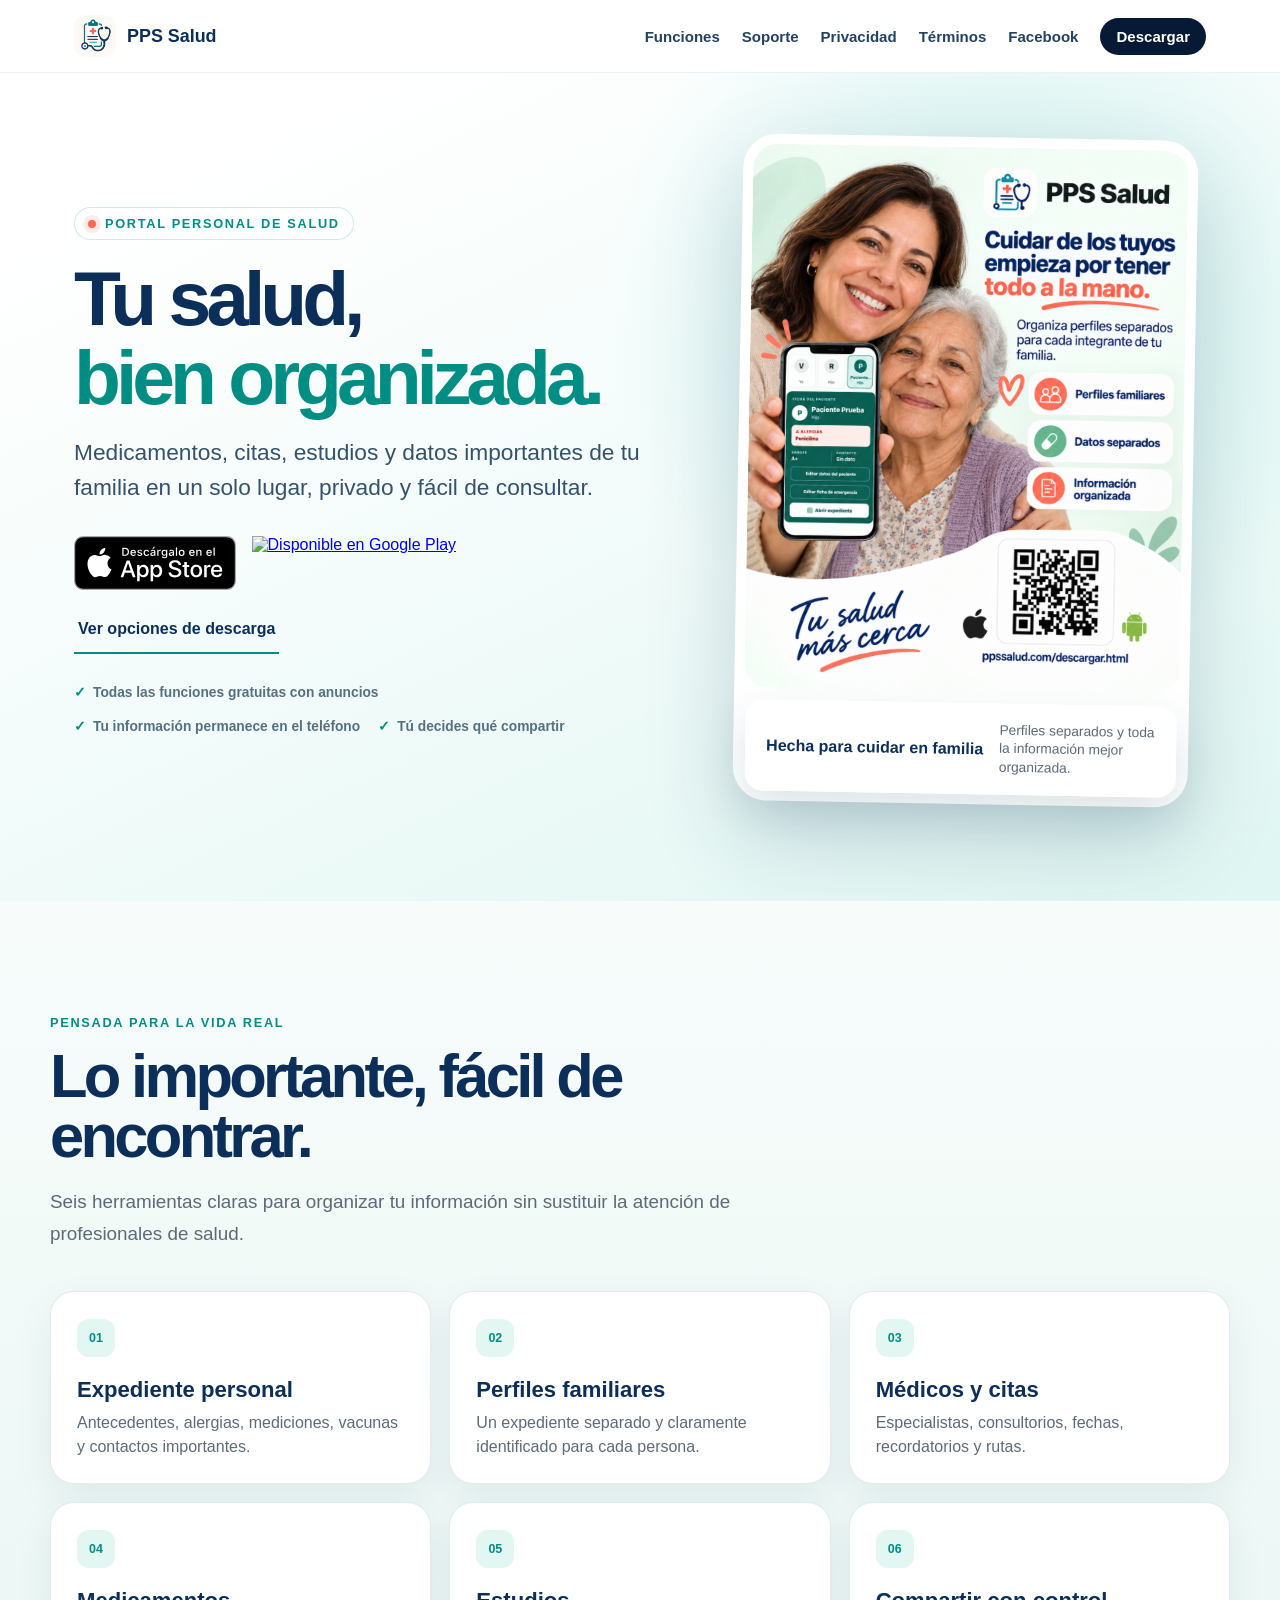
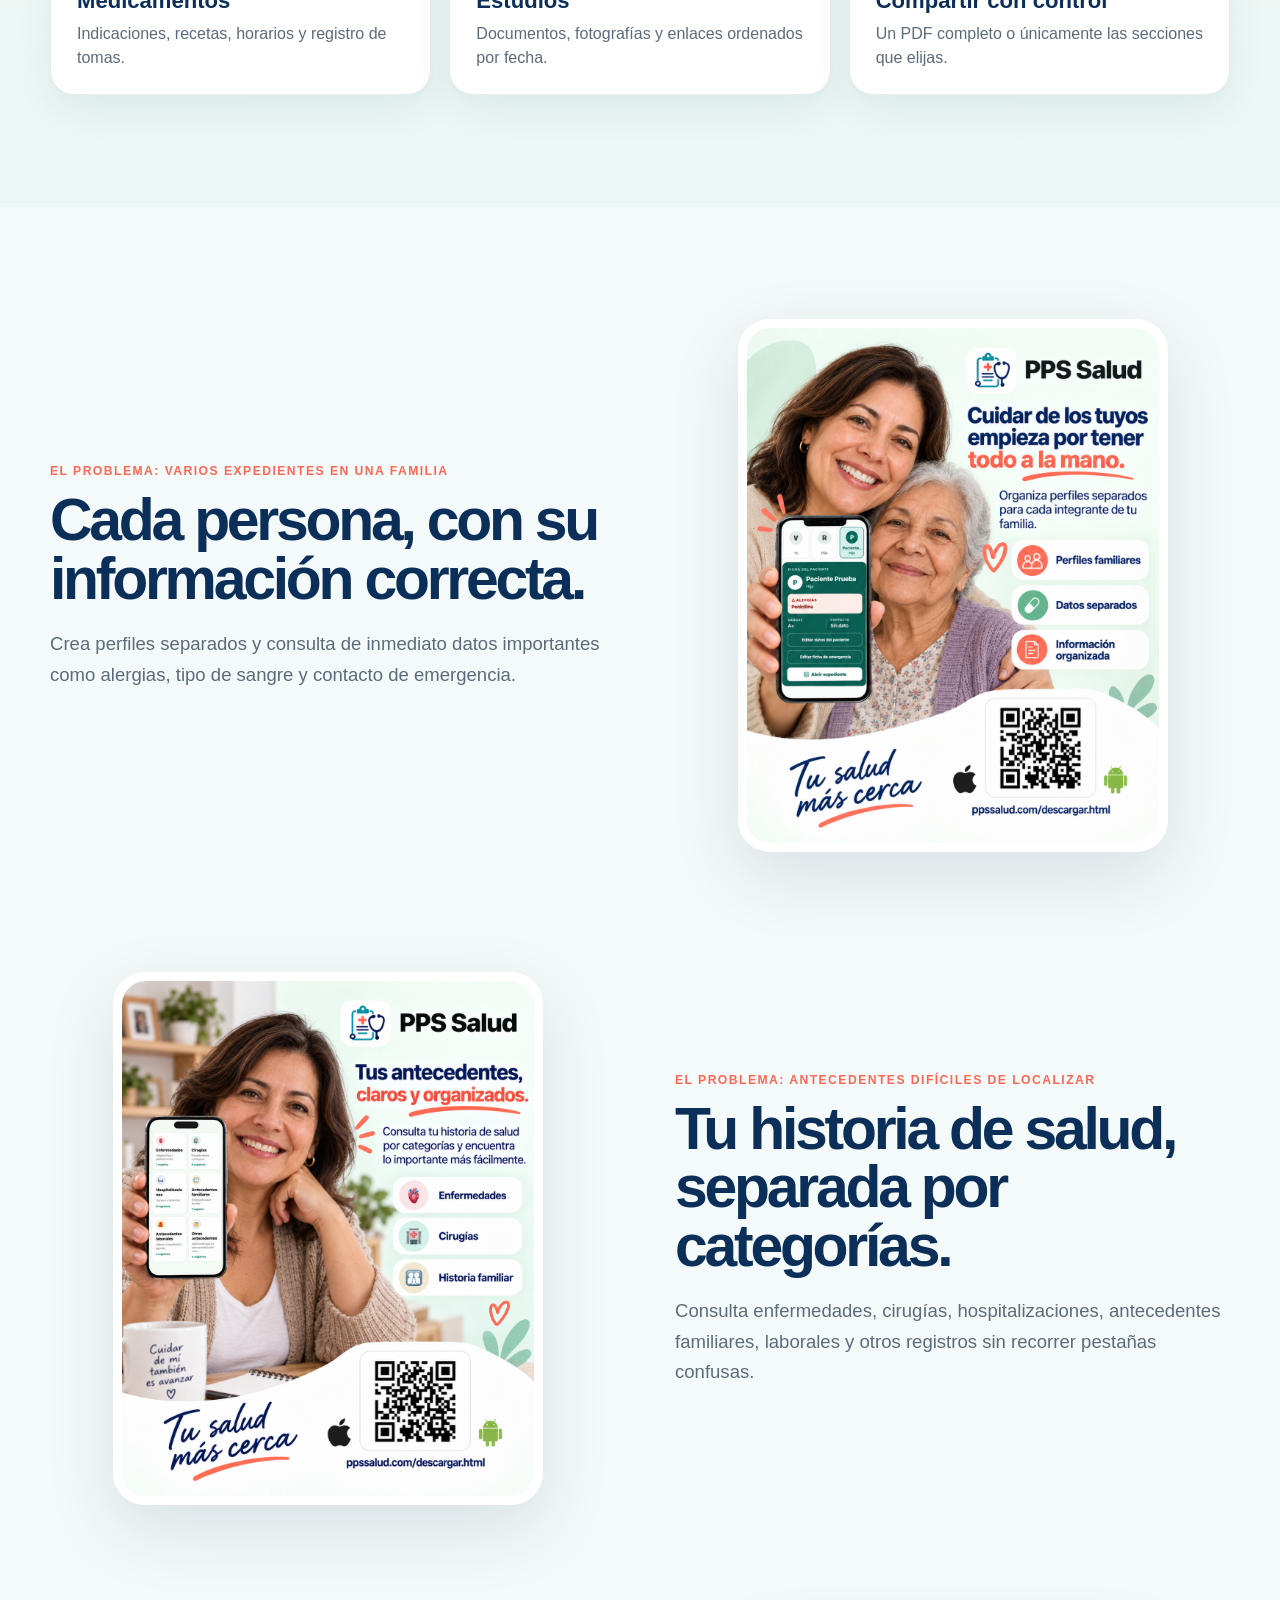
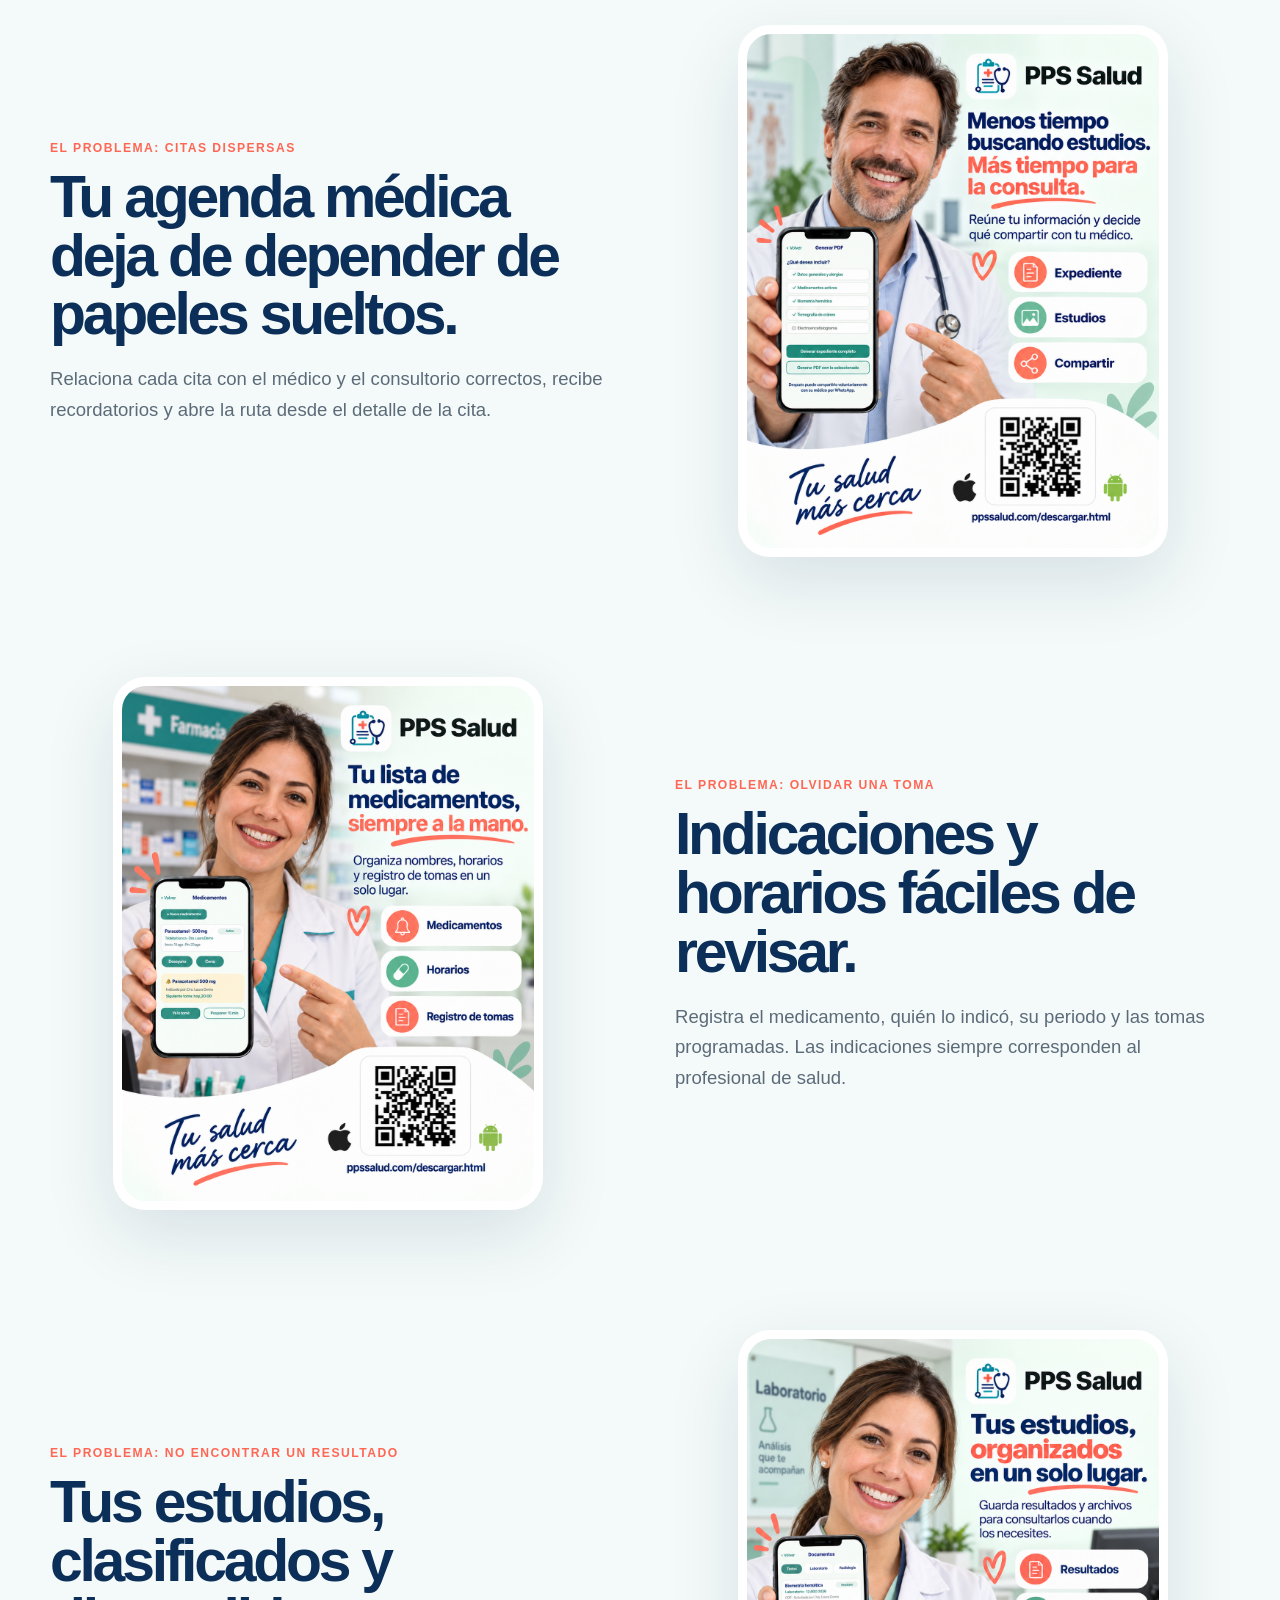
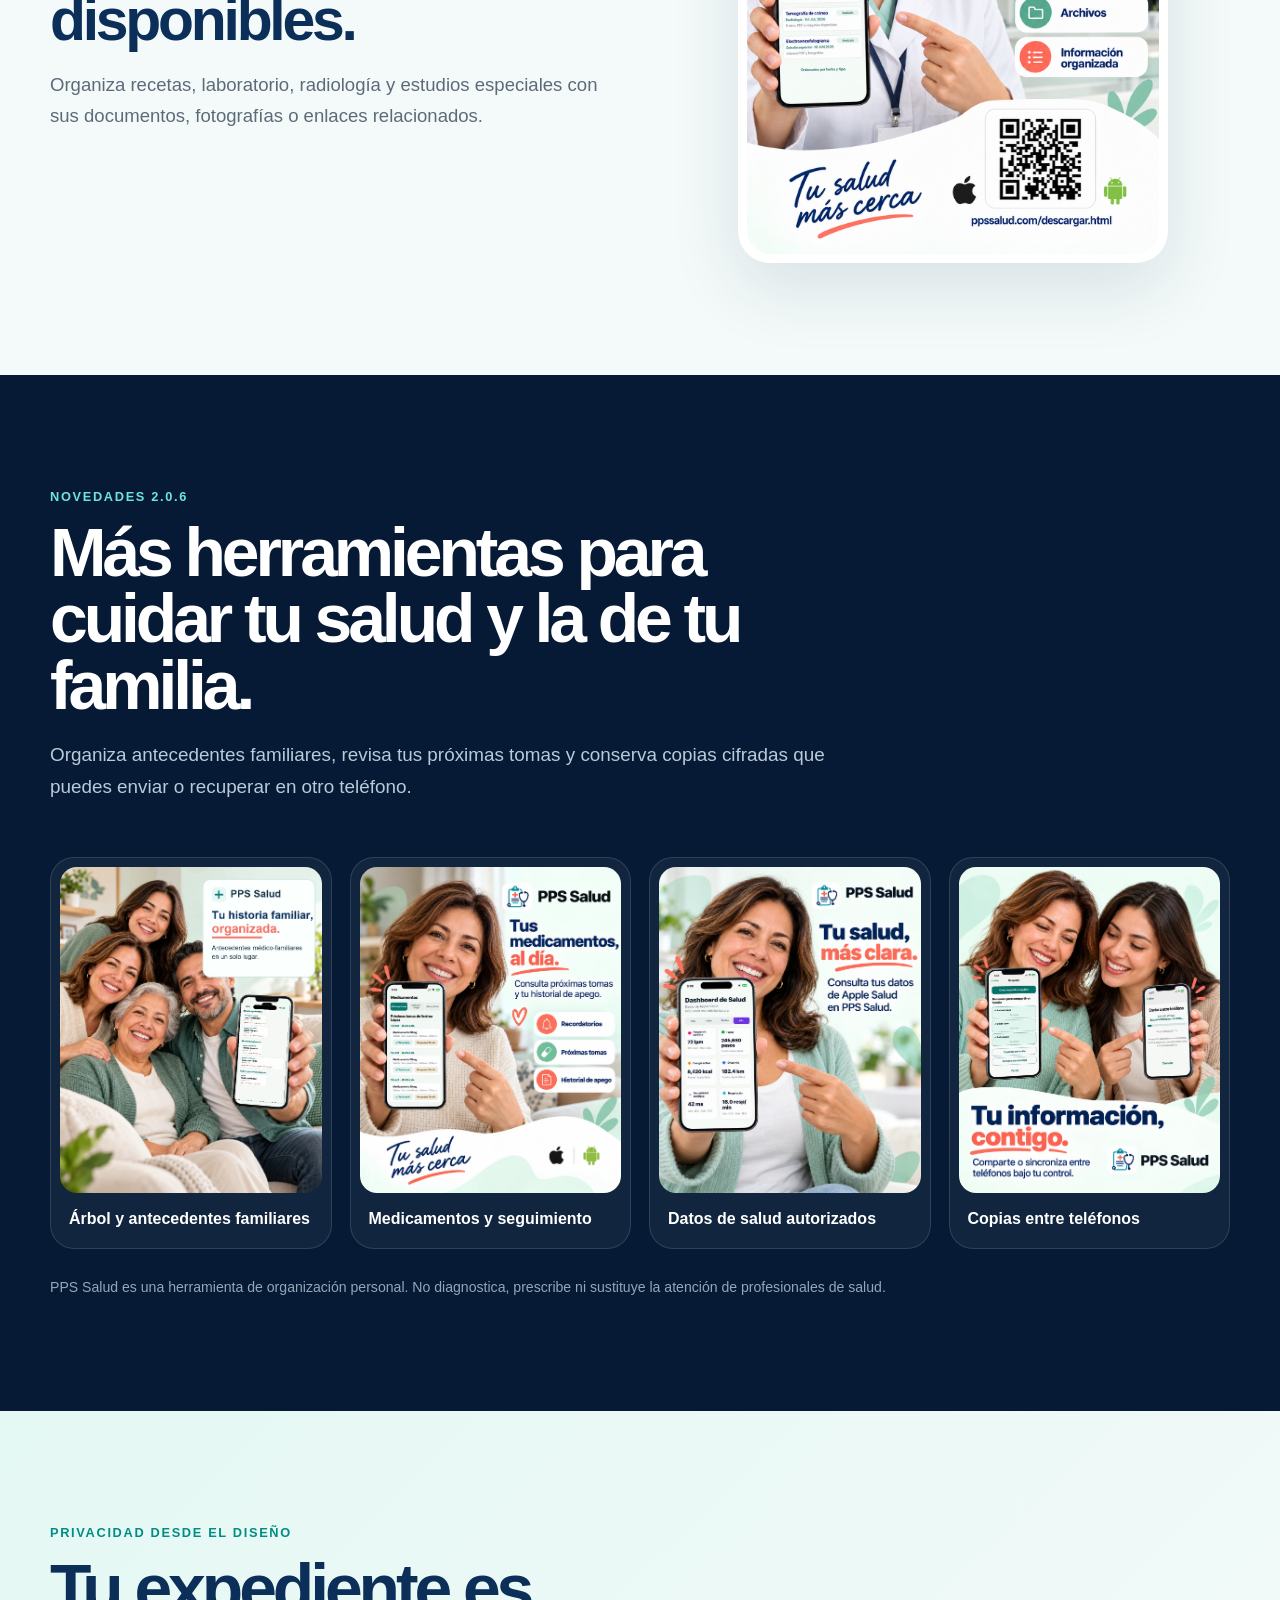
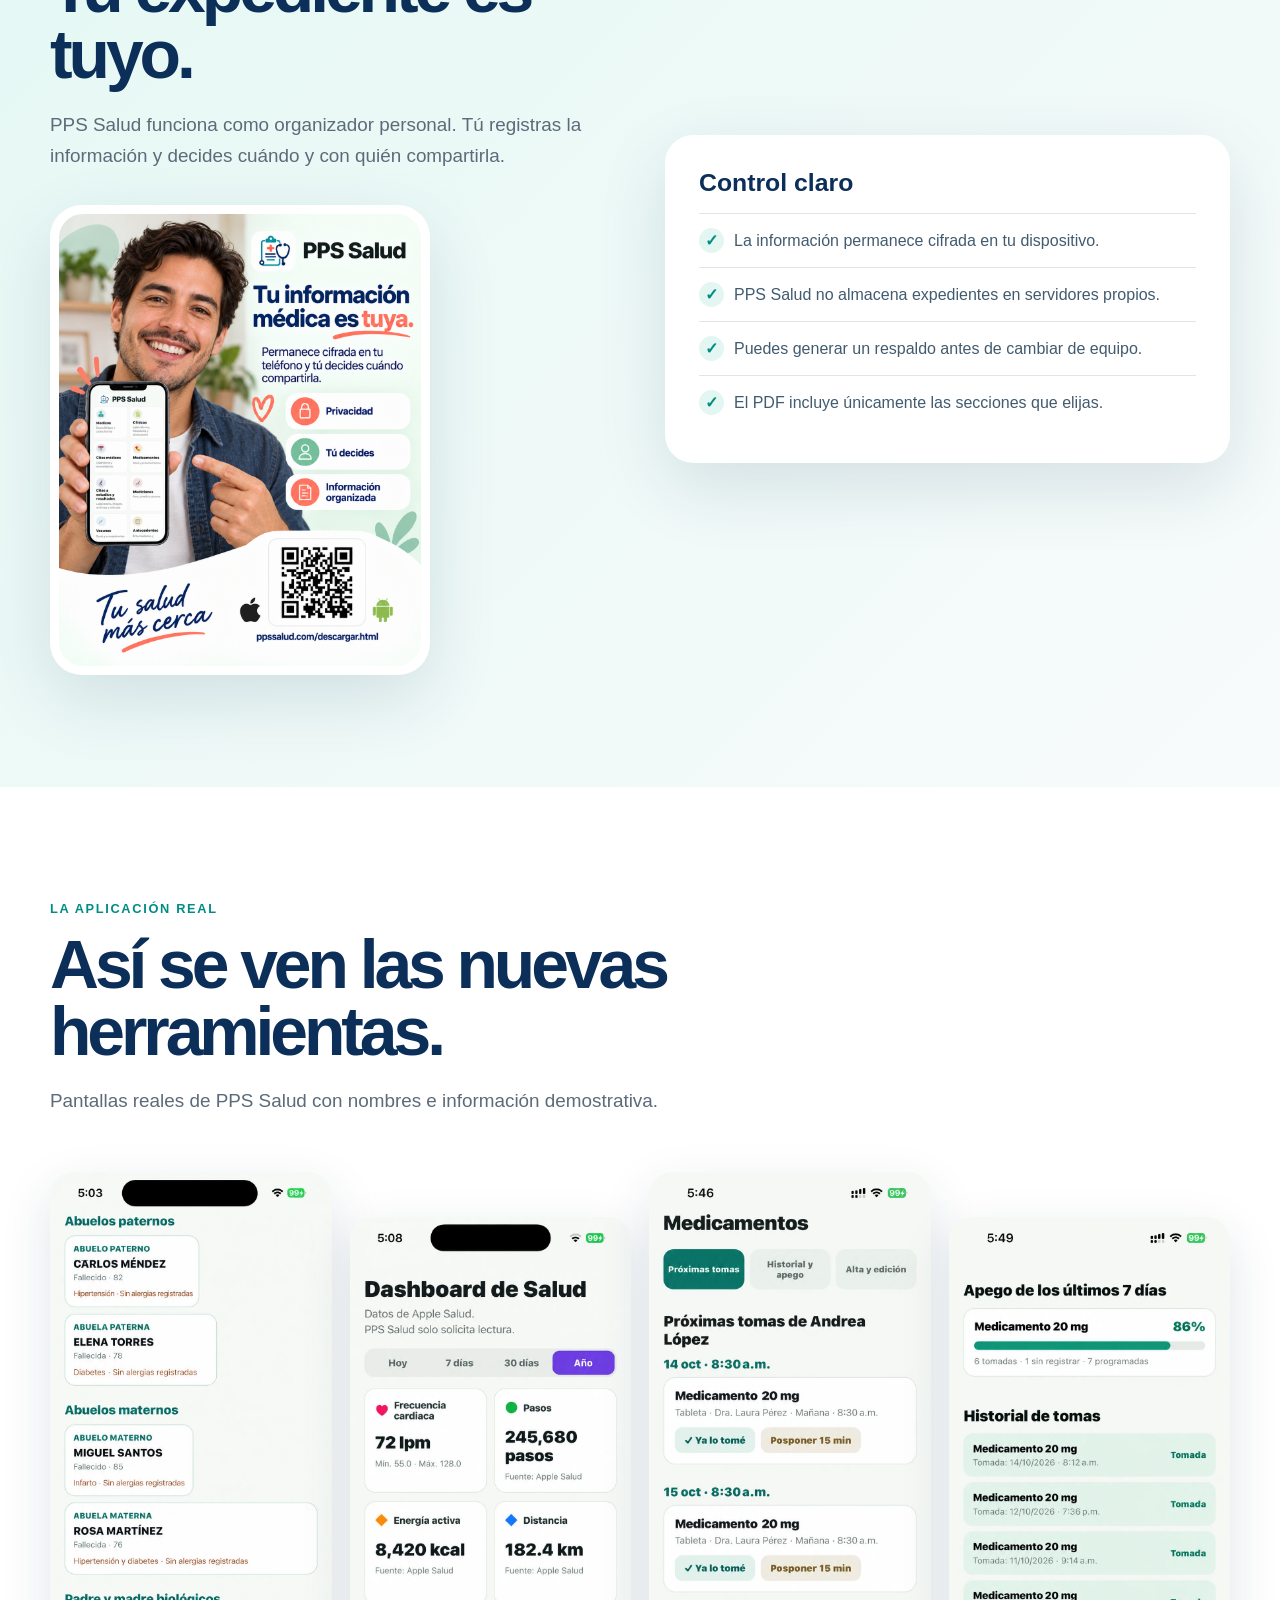
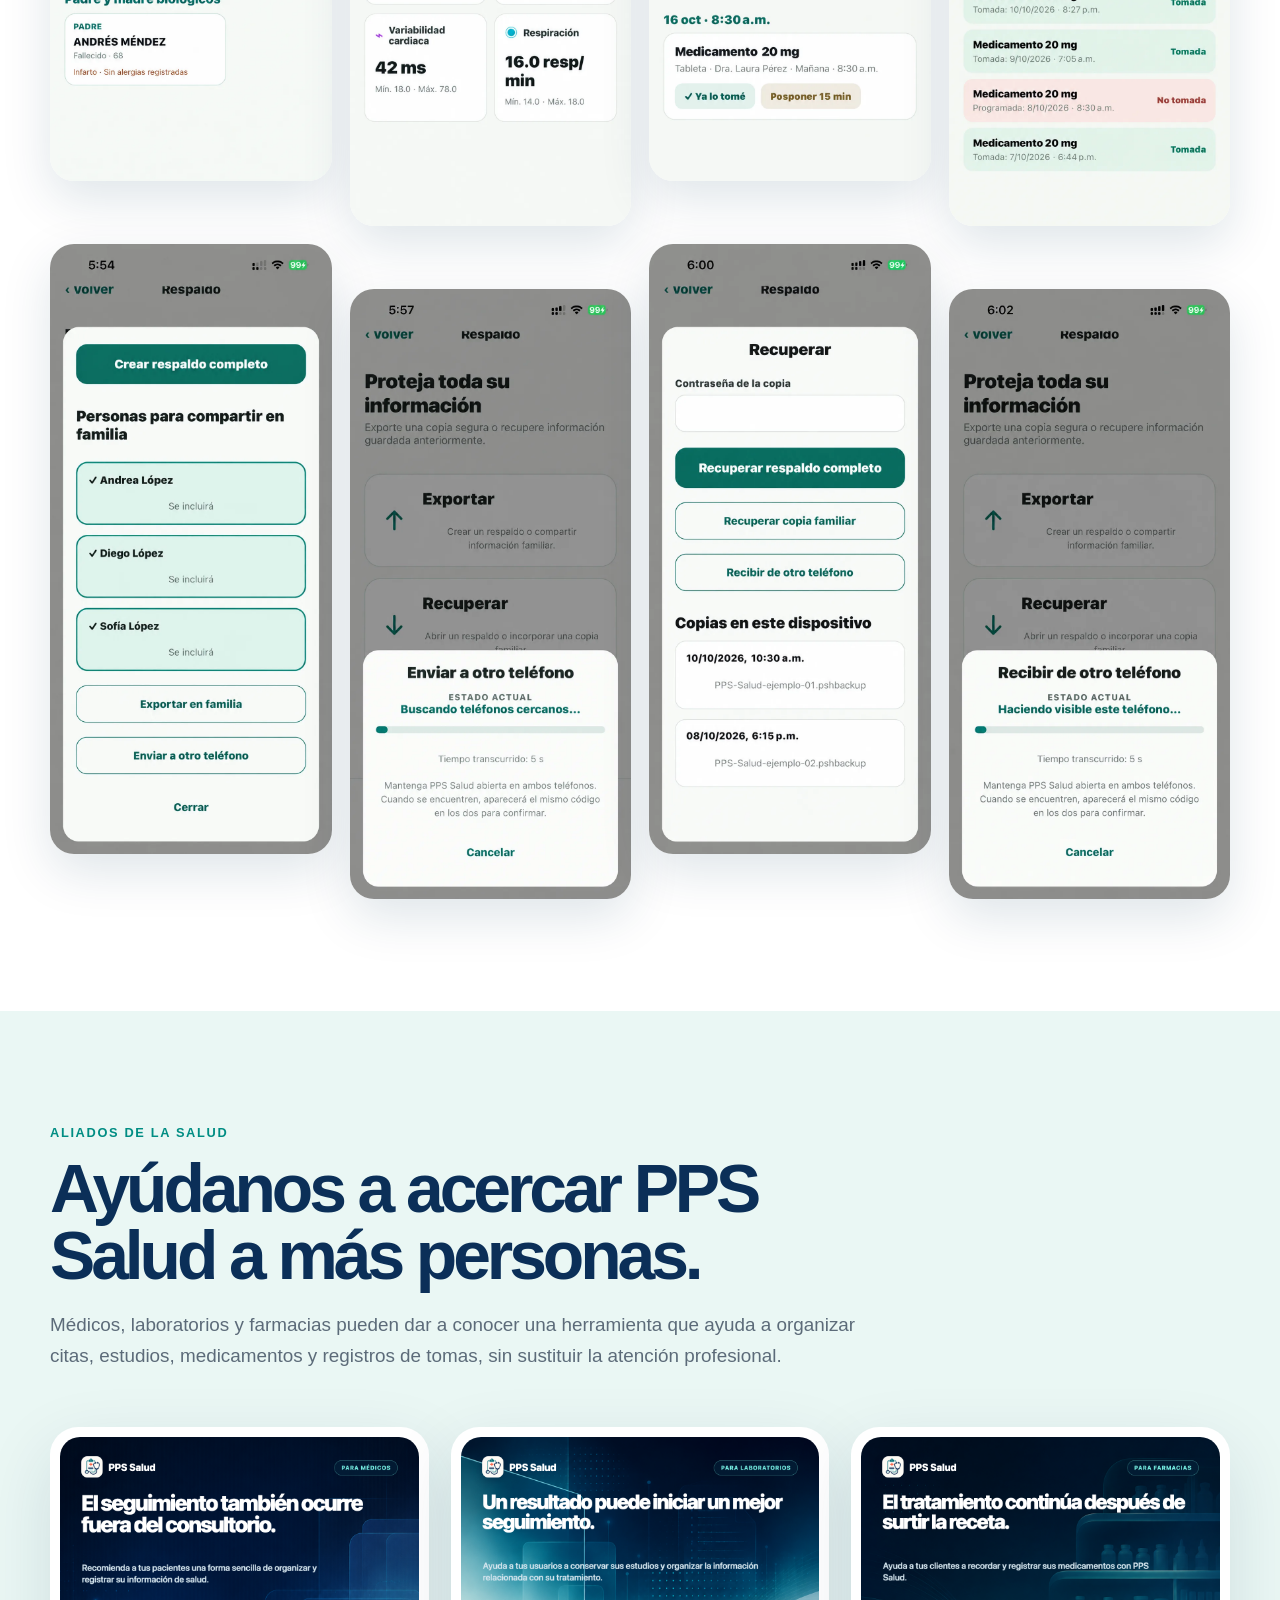
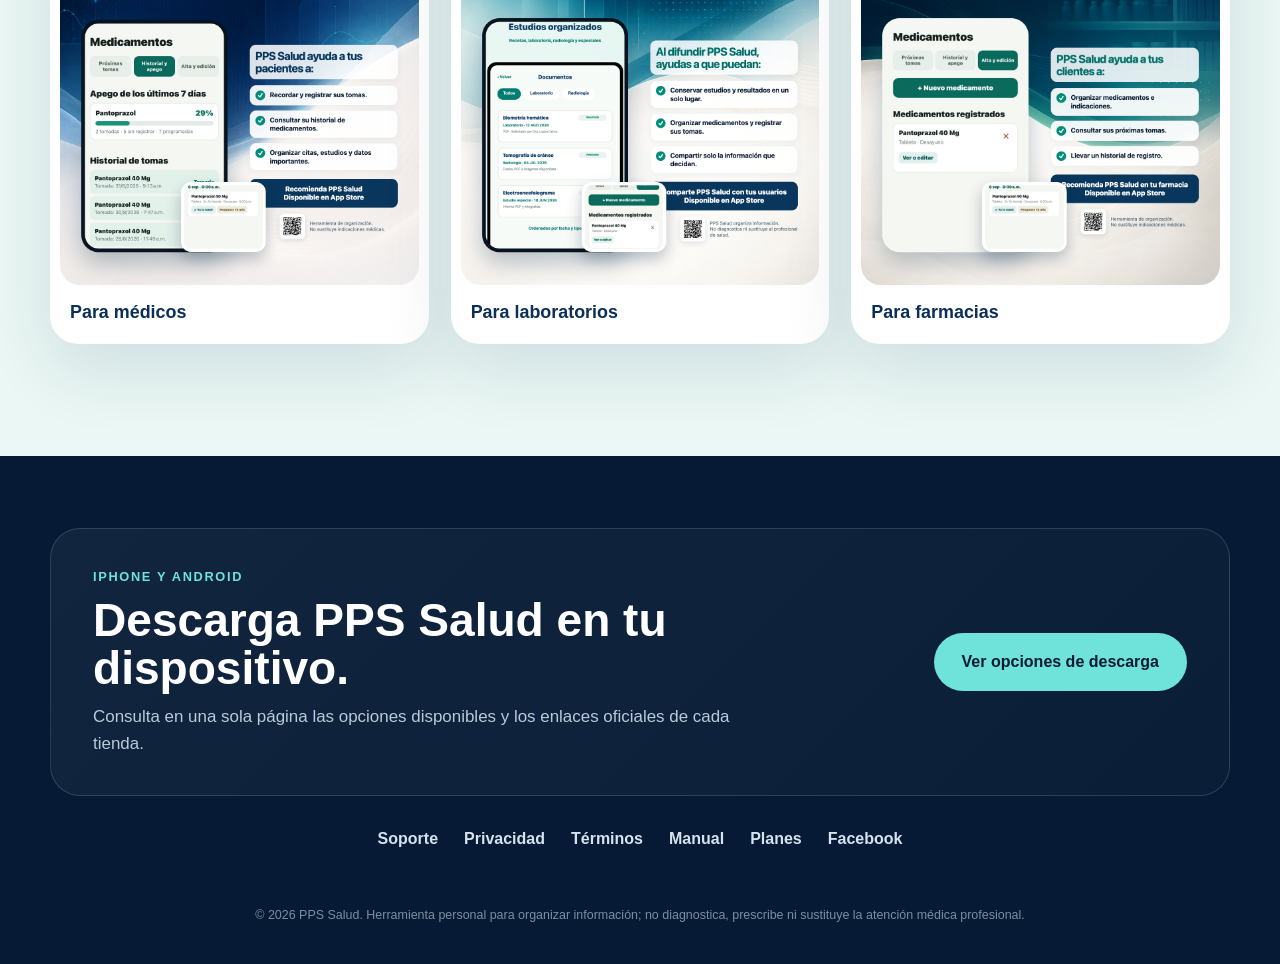
==== commit 37d15602: "Actualiza novedades visuales de PPS Salud 2.0.6" ====
--- a/index.html
+++ b/index.html
@@ -3,7 +3,7 @@
 <head>
 <meta charset="utf-8"><meta name="viewport" content="width=device-width,initial-scale=1"><meta name="theme-color" content="#f3fbf9">
 <title>PPS Salud | Portal Personal de Salud – App para organizar tu información de salud</title>
-<meta name="description" content="PPS Salud te ayuda a cuidar tu salud y la de tus seres queridos: organiza medicamentos, citas, estudios, mediciones y antecedentes médico-familiares en un solo lugar.">
+<meta name="description" content="PPS Salud organiza medicamentos, citas, estudios, mediciones y antecedentes personales y familiares. Desde la versión 2.0.4, todas sus funciones son gratuitas con anuncios.">
 <link rel="canonical" href="https://ppssalud.com/">
 <meta name="robots" content="index,follow">
 <meta property="og:title" content="PPS Salud | Portal Personal de Salud">
@@ -42,50 +42,38 @@
 }
 </script>
 <style>
-:root{--ink:#061a35;--navy:#0b2f58;--teal:#008d83;--mint:#6fe3d9;--coral:#ff6755;--mist:#eff9f7;--muted:#5c6b79;--line:rgba(8,55,83,.11);--shadow:0 30px 90px rgba(9,45,79,.14)}*{box-sizing:border-box}html{scroll-behavior:smooth}body{margin:0;color:var(--ink);font-family:-apple-system,BlinkMacSystemFont,"SF Pro Display","Segoe UI",sans-serif;-webkit-font-smoothing:antialiased}img,video{display:block;max-width:100%}
+:root{--ink:#061a35;--navy:#0b2f58;--teal:#008d83;--mint:#6fe3d9;--coral:#ff6755;--mist:#eff9f7;--muted:#5c6b79;--line:rgba(8,55,83,.11);--shadow:0 30px 90px rgba(9,45,79,.14)}*{box-sizing:border-box}html{scroll-behavior:smooth}body{margin:0;color:var(--ink);font-family:-apple-system,BlinkMacSystemFont,"SF Pro Display","Segoe UI",sans-serif;-webkit-font-smoothing:antialiased}img,video{display:block;max-width:100%}.nav{position:sticky;top:0;z-index:20;background:#fffd;backdrop-filter:blur(22px);border-bottom:1px solid #08375312}.nav-inner{max-width:1180px;height:72px;margin:auto;padding:0 24px;display:flex;align-items:center;justify-content:space-between}.brand{display:flex;align-items:center;gap:11px;text-decoration:none;font-weight:800;color:var(--navy);font-size:1.12rem}.brand img{width:42px;height:42px;border-radius:12px}.links{display:flex;align-items:center;gap:24px;font-size:.94rem;font-weight:650}.links a{text-decoration:none;color:#24425f}.links a:hover{color:var(--teal)}.nav-cta{padding:10px 16px;border-radius:99px;background:var(--ink);color:#fff!important}
 .hero{min-height:calc(100vh - 72px);overflow:hidden;background:radial-gradient(circle at 77% 28%,#00b3a72e,transparent 33%),linear-gradient(155deg,#fff 12%,#f0fbf9 58%,#dff6f2)}.hero-inner{max-width:1180px;margin:auto;padding:78px 24px 84px;display:grid;grid-template-columns:1.05fr .95fr;gap:70px;align-items:center}.eyebrow,.kicker{color:var(--teal);font-size:.8rem;font-weight:850;text-transform:uppercase;letter-spacing:.13em}.eyebrow{display:inline-flex;align-items:center;gap:9px;padding:8px 13px;border:1px solid #008d832e;border-radius:99px;background:#ffffffaa}.eyebrow:before{content:"";width:8px;height:8px;border-radius:50%;background:var(--coral);box-shadow:0 0 0 5px #ff67551f}h1{margin:24px 0;font-size:clamp(3.4rem,7.1vw,6.8rem);line-height:.91;letter-spacing:-.075em;color:var(--navy)}h1 span{display:block;color:var(--teal)}.lead{max-width:620px;margin:0;color:#365269;font-size:clamp(1.15rem,2vw,1.42rem);line-height:1.55}.actions{display:flex;align-items:center;gap:16px;flex-wrap:wrap;margin-top:31px}.store img{height:54px;width:auto}.text-link{font-weight:750;text-decoration:none;color:var(--navy);padding:14px 4px;border-bottom:2px solid var(--teal)}.trust{display:flex;gap:18px;flex-wrap:wrap;margin-top:30px;color:#567081;font-size:.86rem;font-weight:650}.trust span:before{content:"✓";color:var(--teal);margin-right:7px}
 .stage{position:relative;display:grid;place-items:center;min-height:620px}.glow{position:absolute;width:85%;aspect-ratio:1;border-radius:50%;background:radial-gradient(circle,#00b3a742,#00b3a700 68%)}.phone{position:relative;width:min(370px,78vw);padding:12px;border-radius:53px;background:#07111f;box-shadow:0 55px 100px #04213b45,inset 0 0 0 2px #ffffff40;transform:rotate(2deg)}.phone video{width:100%;aspect-ratio:9/16;object-fit:cover;border-radius:42px;background:#eaf6f3}.float{position:absolute;padding:15px 18px;border:1px solid #ffffffb8;border-radius:18px;background:#ffffffd6;box-shadow:0 18px 40px #0837531f;backdrop-filter:blur(14px);font-weight:800;color:var(--navy)}.float b{display:block;color:var(--teal);font-size:.72rem;text-transform:uppercase;letter-spacing:.09em;margin-bottom:4px}.float.one{left:-7%;top:22%}.float.two{right:-3%;bottom:17%}
 .section{padding:112px 24px}.wrap{max-width:1180px;margin:auto}.head{max-width:820px;margin-bottom:55px}.section h2,.download h2{font-size:clamp(2.6rem,5.3vw,5rem);line-height:.98;letter-spacing:-.06em;margin:15px 0 20px;color:var(--navy)}.head p{font-size:1.18rem;line-height:1.65;color:var(--muted);margin:0}.dark{background:var(--ink);color:#fff}.dark h2,.download h2{color:#fff}.dark .head p,.download p{color:#b9cad9}.dark .kicker,.download .kicker{color:var(--mint)}.grid{display:grid;grid-template-columns:repeat(3,1fr);gap:16px}.feature{min-height:230px;padding:30px;border:1px solid #ffffff1f;border-radius:26px;background:linear-gradient(145deg,#ffffff17,#ffffff06);display:flex;flex-direction:column;justify-content:flex-start}.num{font-size:.78rem;color:var(--mint);font-weight:850;letter-spacing:.12em}.feature h3{margin:24px 0 10px;font-size:1.55rem}.feature p{margin:0;color:#b9cad9;line-height:1.55}
 .stories{background:#f4faf9}.story{display:grid;grid-template-columns:1fr 1fr;gap:70px;align-items:center;margin-bottom:120px}.story:last-child{margin-bottom:0}.story:nth-child(even) .copy{order:2}.story:nth-child(even) .shot{order:1}.problem{color:var(--coral);font-size:.76rem;font-weight:850;text-transform:uppercase;letter-spacing:.12em}.story h3{font-size:clamp(2.25rem,4.6vw,4.3rem);line-height:1;letter-spacing:-.055em;margin:12px 0 20px;color:var(--navy)}.story p{font-size:1.16rem;color:var(--muted);line-height:1.65}.shot{max-width:470px;margin:auto;padding:10px;border-radius:43px;background:#091522;box-shadow:var(--shadow)}.shot img{border-radius:34px}
 .privacy{background:linear-gradient(135deg,#e4f8f4,#f8fbfb)}.privacy-grid{display:grid;grid-template-columns:1fr 1fr;gap:50px;align-items:center}.privacy-card{padding:34px;border-radius:28px;background:#fff;box-shadow:var(--shadow)}.privacy-card h3{font-size:1.55rem;margin:0 0 16px;color:var(--navy)}.privacy-card ul{padding:0;margin:0;list-style:none}.privacy-card li{padding:14px 0;border-top:1px solid var(--line);color:#415b6f}.privacy-card li:before{content:"✓";display:inline-grid;place-items:center;width:25px;height:25px;border-radius:50%;margin-right:10px;background:#e3f6f2;color:var(--teal);font-weight:900}.gallery{display:grid;grid-template-columns:repeat(3,1fr);gap:18px;align-items:start}.gallery img{width:100%;border-radius:24px;box-shadow:0 18px 50px #08375321;transition:.35s}.gallery img:nth-child(even){margin-top:45px}.gallery img:hover{transform:translateY(-8px)}.allies{background:#eaf7f4}.allies-grid{display:grid;grid-template-columns:repeat(3,1fr);gap:22px}.ally-card{margin:0;padding:10px 10px 18px;border-radius:28px;background:#fff;box-shadow:var(--shadow)}.ally-card img{width:100%;border-radius:20px}.ally-card figcaption{padding:17px 10px 3px;color:var(--navy);font-size:1.12rem;font-weight:800}
 .download{padding:120px 24px 56px;background:var(--ink);color:#fff;text-align:center}.download-inner{max-width:1080px;margin:auto}.download>p{font-size:1.16rem}.qr{width:min(310px,78vw);margin:42px auto 24px;padding:20px;border-radius:34px;background:#fff;box-shadow:0 30px 70px #0004}.qr img{border-radius:18px}.download .store img{height:60px;margin:auto}.download-links{margin-top:52px;display:flex;justify-content:center;gap:26px;flex-wrap:wrap}.download-links a{color:#d6e3ed;text-decoration:none;font-weight:700}.download-links a:hover{color:var(--mint)}.apple-note{max-width:820px;margin:62px auto 0;color:#8297a9!important;font-size:.78rem!important;line-height:1.55!important}footer{background:var(--ink);color:#7890a3;text-align:center;padding:22px 24px 42px;font-size:.78rem}
-@media(max-width:920px){.hero-inner,.story,.privacy-grid{grid-template-columns:1fr}.hero-inner{padding-top:54px;gap:34px}.stage{min-height:570px}.grid{grid-template-columns:1fr 1fr}.gallery{grid-template-columns:repeat(3,1fr)}.allies-grid{grid-template-columns:repeat(2,1fr)}.story:nth-child(even) .copy,.story:nth-child(even) .shot{order:initial}}@media(max-width:620px){.hero{min-height:auto}.hero-inner{padding:48px 20px 68px}h1{font-size:3.6rem}.stage{min-height:520px}.float{display:none}.section{padding:82px 20px}.grid,.allies-grid{grid-template-columns:1fr}.feature{min-height:220px}.gallery{grid-template-columns:repeat(2,1fr)}.gallery img:nth-child(even){margin-top:25px}.story{gap:34px;margin-bottom:90px}.download{padding-top:88px}}@media(prefers-reduced-motion:reduce){html{scroll-behavior:auto}.gallery img{transition:none}}
+@media(max-width:920px){.links a:not(.nav-cta){display:none}.hero-inner,.story,.privacy-grid{grid-template-columns:1fr}.hero-inner{padding-top:54px;gap:34px}.stage{min-height:570px}.grid{grid-template-columns:1fr 1fr}.gallery{grid-template-columns:repeat(3,1fr)}.allies-grid{grid-template-columns:repeat(2,1fr)}.story:nth-child(even) .copy,.story:nth-child(even) .shot{order:initial}}@media(max-width:620px){.nav-inner{height:64px}.hero{min-height:auto}.hero-inner{padding:48px 20px 68px}h1{font-size:3.6rem}.stage{min-height:520px}.float{display:none}.section{padding:82px 20px}.grid,.allies-grid{grid-template-columns:1fr}.feature{min-height:220px}.gallery{grid-template-columns:repeat(2,1fr)}.gallery img:nth-child(even){margin-top:25px}.story{gap:34px;margin-bottom:90px}.download{padding-top:88px}}@media(prefers-reduced-motion:reduce){html{scroll-behavior:auto}.gallery img{transition:none}}
 </style>
-<style>
-.origin{background:#fff}.origin-grid{display:grid;grid-template-columns:.9fr 1.1fr;gap:68px;align-items:start}.origin-card{position:sticky;top:104px;padding:34px;border-radius:30px;background:linear-gradient(145deg,#e8f8f5,#f8fcfb);border:1px solid var(--line)}.origin-card strong{display:block;margin-bottom:12px;color:var(--teal);font-size:.8rem;letter-spacing:.12em;text-transform:uppercase}.origin-card p{margin:0;color:#365269;font-size:1.18rem;line-height:1.7}.origin-copy h2{font-size:clamp(2.7rem,5vw,4.8rem);line-height:.98;letter-spacing:-.055em;margin:14px 0 24px;color:var(--navy)}.origin-copy p{color:var(--muted);font-size:1.12rem;line-height:1.75}.origin-points{display:grid;gap:15px;margin-top:30px}.origin-point{padding:20px 22px;border-left:4px solid var(--teal);border-radius:0 18px 18px 0;background:#f6faf9}.origin-point b{display:block;color:var(--navy);margin-bottom:5px}.origin-point span{color:#536979;line-height:1.55}.use-grid{display:grid;grid-template-columns:repeat(3,1fr);gap:18px}.use-card{padding:28px;border:1px solid var(--line);border-radius:24px;background:#fff;box-shadow:0 16px 44px #0837530c}.use-card span{display:inline-grid;place-items:center;width:38px;height:38px;border-radius:12px;background:#e5f7f3;color:var(--teal);font-weight:900}.use-card h3{margin:18px 0 10px;color:var(--navy);font-size:1.38rem}.use-card p{margin:0;color:var(--muted);line-height:1.62}.detail-list{display:grid;grid-template-columns:repeat(2,1fr);gap:18px}.detail{display:grid;grid-template-columns:88px 1fr;gap:20px;padding:24px;border-radius:24px;background:#fff;border:1px solid var(--line)}.detail img{width:88px;height:150px;object-fit:cover;object-position:top;border-radius:16px;background:#edf6f4}.detail h3{margin:5px 0 8px;color:var(--navy);font-size:1.3rem}.detail p{margin:0;color:var(--muted);line-height:1.55}.screens{background:#f4faf9}.screen-row{display:grid;grid-template-columns:repeat(4,1fr);gap:18px}.screen-row figure{margin:0;padding:10px;border-radius:24px;background:#fff;box-shadow:0 15px 40px #08375315}.screen-row img{width:100%;max-height:390px;object-fit:cover;object-position:top;border-radius:17px}.screen-row figcaption{padding:13px 8px 5px;color:var(--navy);font-weight:750;font-size:.92rem}.author-note{margin-top:34px;padding-top:24px;border-top:1px solid var(--line);color:#607483;font-size:.95rem;line-height:1.6}.portfolio{background:#fff}.portfolio-grid{display:grid;grid-template-columns:1.08fr .92fr;gap:22px}.product-card,.service-card{padding:36px;border-radius:30px;border:1px solid var(--line)}.product-card{background:linear-gradient(145deg,#e8f8f5,#fff)}.service-card{background:var(--ink);color:#fff}.card-label{display:inline-block;color:var(--teal);font-size:.78rem;font-weight:900;letter-spacing:.12em;text-transform:uppercase}.service-card .card-label{color:var(--mint)}.product-card h3,.service-card h3{margin:18px 0 14px;font-size:clamp(2rem,3.6vw,3.3rem);line-height:1.02;letter-spacing:-.045em}.product-card h3{color:var(--navy)}.product-card p,.service-card p{font-size:1.08rem;line-height:1.65}.product-card p{color:var(--muted)}.service-card p{color:#bed0dc}.service-list{margin:24px 0 0;padding:0;list-style:none}.service-list li{padding:12px 0;border-top:1px solid #ffffff20;color:#e1ebf1}.service-list li:before{content:"✓";margin-right:9px;color:var(--mint);font-weight:900}.card-link{display:inline-flex;margin-top:24px;padding:13px 19px;border-radius:999px;background:var(--teal);color:#fff;text-decoration:none;font-weight:850}.service-card .card-link{background:var(--mint);color:var(--ink)}.about-grid{display:grid;grid-template-columns:.8fr 1.2fr;gap:64px;align-items:start}.about-grid h2{margin-top:14px}.about-copy p{color:var(--muted);font-size:1.12rem;line-height:1.75}
-@media(max-width:920px){.origin-grid,.portfolio-grid,.about-grid{grid-template-columns:1fr}.origin-card{position:static}.use-grid{grid-template-columns:1fr}.detail-list{grid-template-columns:1fr}.screen-row{grid-template-columns:repeat(2,1fr)}}
-@media(max-width:620px){.origin-grid{gap:34px}.detail{grid-template-columns:72px 1fr}.detail img{width:72px;height:125px}.screen-row{grid-template-columns:repeat(2,1fr);gap:12px}.screen-row img{max-height:300px}}
-</style>
-<link rel="stylesheet" href="site.css?v=20261012-5">
+<link rel="stylesheet" href="site.css">
 <script async src="https://pagead2.googlesyndication.com/pagead/js/adsbygoogle.js?client=ca-pub-6480744646471189" crossorigin="anonymous"></script>
 </head>
 <body>
-<nav class="site-nav"><div class="site-nav-inner"><a class="site-brand" href="/"><img src="/logo.png" alt="PPS Salud">PPS Salud</a></div><div class="site-links"><a href="/">Inicio</a><a href="/productos-servicios.html">Productos y servicios</a><a href="/informacion.html">Solicitar información</a><a href="/soporte.html">Soporte</a><a href="/Manual-de-usuario-PPS-Salud.pdf">Manual</a><a href="/privacidad.html">Privacidad</a><a href="/terminos.html">Términos</a><a href="/descargar.html">Descargas</a></div></nav>
+<nav class="site-nav"><div class="site-nav-inner"><a class="site-brand" href="/"><img src="logo.png" alt="PPS Salud">PPS Salud</a><div class="site-links"><a href="/#funciones">Funciones</a><a href="soporte.html">Soporte</a><a href="privacidad.html">Privacidad</a><a href="terminos.html">Términos</a><a href="https://www.facebook.com/ppssalud" target="_blank" rel="noopener">Facebook</a><a class="site-cta" href="/descargar.html">Descargar</a></div><details class="site-menu"><summary>Menú</summary><div><a href="/">Inicio</a><a href="/#funciones">Funciones</a><a href="soporte.html">Soporte</a><a href="privacidad.html">Privacidad</a><a href="terminos.html">Términos</a><a href="https://www.facebook.com/ppssalud" target="_blank" rel="noopener">Facebook</a><a href="/descargar.html">Descargar</a></div></details></div></nav>
 <main>
-<section class="hero" id="inicio"><div class="hero-inner"><div class="hero-copy"><span class="eyebrow">Portal Personal de Salud</span><h1>Cuídate tú.<span>Cuida a los tuyos.</span></h1><p class="lead">PPS Salud reúne la información de salud de tu familia para que medicamentos, citas, estudios, antecedentes y datos importantes estén organizados y disponibles cuando más se necesitan.</p><div class="actions"><a class="store" href="https://apps.apple.com/mx/app/pps-salud/id6799216959" aria-label="Descargar PPS Salud en App Store"><img src="assets/app-store-badge.svg" alt="Descargar en el App Store"></a><a class="store" href="https://play.google.com/store/apps/details?id=com.ppssalud.app" target="_blank" rel="noopener" aria-label="Descargar PPS Salud en Google Play"><img src="https://play.google.com/intl/en_us/badges/static/images/badges/es_badge_web_generic.png" alt="Disponible en Google Play"></a><a class="text-link" href="/descargar.html">Conocer y descargar</a></div><div class="trust"><span>Todas las funciones gratuitas con anuncios</span><span>Información protegida en tu teléfono</span><span>Tú decides qué compartir</span></div></div><div class="campaign-hero"><img src="assets/campana-01-pacientes.png" alt="PPS Salud ayuda a organizar la información personal y familiar de salud"><div class="campaign-hero-note"><strong>Una app para la vida real</strong><span>Todo lo importante, identificado por persona y fácil de consultar.</span></div></div></div></section>
-<section class="section origin" id="origen"><div class="wrap origin-grid"><aside class="origin-card"><strong>De dónde surge</strong><p>PPS Salud nació para resolver un problema cotidiano: la información médica suele quedar repartida entre recetas, fotografías, mensajes, calendarios, carpetas y la memoria de quien cuida a la familia.</p></aside><div class="origin-copy"><span class="kicker">Una necesidad convertida en herramienta</span><h2>La información correcta, de la persona correcta.</h2><p>Cuando llega una consulta, una urgencia o simplemente la hora de un medicamento, buscar datos en distintos lugares hace perder tiempo y aumenta el riesgo de confusiones. PPS Salud fue creada para concentrar esa información sin mezclar los expedientes de cada integrante.</p><p>No diagnostica ni sustituye al médico. Su función es ayudarte a registrar, ordenar, consultar y compartir información que tú ya conoces o que recibiste de profesionales de salud.</p><div class="origin-points"><div class="origin-point"><b>Antes de una consulta</b><span>Revisa antecedentes, medicamentos, alergias, estudios y mediciones sin depender de papeles sueltos.</span></div><div class="origin-point"><b>En el cuidado diario</b><span>Consulta horarios, próximas tomas, citas y datos de cada integrante de la familia.</span></div><div class="origin-point"><b>Cuando necesitas compartir</b><span>Genera un expediente en PDF o transfiere información autorizada a otro teléfono.</span></div></div><p class="author-note">PPS Salud es un proyecto independiente desarrollado y mantenido en México. La aplicación evoluciona a partir de necesidades reales de organización personal y familiar.</p></div></div></section>
-<section class="section feature-section" id="funciones"><div class="wrap"><div class="head feature-head"><span class="kicker">Cómo te ayuda</span><h2>Menos tiempo buscando. Más claridad para cuidar.</h2><p>PPS Salud acompaña tres momentos importantes: organizar la información cotidiana, preparar una consulta y responder con datos claros cuando alguien los necesita.</p></div><div class="use-grid"><article class="use-card"><span>1</span><h3>Organiza a toda la familia</h3><p>Cada integrante conserva su propio expediente, medicamentos, citas, estudios y antecedentes, sin revolver información.</p></article><article class="use-card"><span>2</span><h3>Recuerda lo importante</h3><p>Las citas y tomas programadas ayudan a mantener visibles las próximas actividades de salud.</p></article><article class="use-card"><span>3</span><h3>Comparte con control</h3><p>Tú eliges qué expediente compartir, en qué momento y por cuál medio disponible en tu teléfono.</p></article></div><div class="head feature-head" style="margin-top:90px"><span class="kicker">Funciones principales</span><h2>Un lugar para cada dato.</h2><p>Cada módulo cumple una tarea concreta y se relaciona con el perfil correcto.</p></div><div class="detail-list">
-<article class="detail"><img src="assets/perfiles-familia.png" alt="Perfiles familiares"><div><h3>Expedientes separados</h3><p>Datos personales, ficha de emergencia, alergias, antecedentes, vacunas y contactos para cada integrante.</p></div></article>
-<article class="detail"><img src="assets/medicamentos-alertas.png" alt="Medicamentos y recordatorios"><div><h3>Medicamentos y tomas</h3><p>Registra indicaciones, horarios y periodos; consulta las próximas tomas y el historial de apego.</p></div></article>
-<article class="detail"><img src="assets/medicos-citas.png" alt="Médicos y citas"><div><h3>Médicos y citas</h3><p>Relaciona cada cita con el profesional y consultorio correctos, con recordatorios y datos de ubicación.</p></div></article>
-<article class="detail"><img src="assets/estudios-organizados.png" alt="Estudios y documentos"><div><h3>Estudios y documentos</h3><p>Ordena laboratorio, radiología, recetas, fotografías, archivos y enlaces por persona y fecha.</p></div></article>
-<article class="detail"><img src="assets/antecedentes-actual.png" alt="Antecedentes de salud"><div><h3>Antecedentes médico-familiares</h3><p>Construye un árbol de salud con padres, abuelos, hermanos, parejas, hijos y nietos, aun sin crearles expediente.</p></div></article>
-<article class="detail"><img src="assets/compartir-expediente.png" alt="Expediente PDF"><div><h3>Expediente completo en PDF</h3><p>Reúne la información de un perfil en un documento preparado para consultar, imprimir o compartir.</p></div></article>
-</div></div></section>
-<section class="section stories" id="experiencia"><div class="wrap"><div class="head"><span class="kicker">Para quién es</span><h2>Útil para cuidarte y para acompañar a alguien más.</h2><p>No todas las familias se organizan igual. PPS Salud permite registrar desde un solo expediente hasta varios perfiles separados en el mismo teléfono.</p></div><div class="use-grid"><article class="use-card"><span>01</span><h3>Para uso personal</h3><p>Conserva tus medicamentos, citas, estudios, mediciones, antecedentes y datos de emergencia en un mismo expediente.</p></article><article class="use-card"><span>02</span><h3>Para madres, padres y cuidadores</h3><p>Administra perfiles separados para hijos, adultos mayores u otras personas bajo tu cuidado, evitando mezclar datos.</p></article><article class="use-card"><span>03</span><h3>Para preparar consultas</h3><p>Reúne información relevante antes de acudir con un profesional y genera un PDF que facilite su revisión.</p></article></div></div></section>
-<section class="section dark" id="novedades-2-0-6"><div class="wrap"><div class="head"><span class="kicker">Novedades 2.0.6</span><h2>Más herramientas para cuidar tu salud y la de tu familia.</h2><p>La versión 2.0.6 incorpora estas mejoras en PPS Salud para iPhone y Android.</p></div><div class="grid">
-<article class="feature"><span class="num">01</span><div><h3>Árbol genealógico de salud</h3><p>Un nuevo sistema de antecedentes familiares para registrar abuelos, padres, hermanos, parejas, exparejas, hijos y nietos, incluso sin crearles un expediente. Incluye edad, estado de vida, enfermedad principal o causa de fallecimiento y alergias.</p></div></article>
-<article class="feature"><span class="num">02</span><div><h3>Un árbol para cada integrante</h3><p>Cada perfil visualiza correctamente su propia familia y sus antecedentes médico-familiares, conservando ramas independientes cuando existen hijos de diferentes parejas.</p></div></article>
-<article class="feature"><span class="num">03</span><div><h3>Citas recurrentes</h3><p>Programa citas semanales, mensuales o semestrales, define cuántas veces se repiten y detén únicamente las futuras.</p></div></article>
-<article class="feature"><span class="num">04</span><div><h3>Nueva administración de medicamentos</h3><p>Consulta las próximas 10 tomas, regístralas o posponlas y mantén actualizada automáticamente la siguiente dosis.</p></div></article>
-<article class="feature"><span class="num">05</span><div><h3>Apego al tratamiento</h3><p>Consulta cuántas tomas fueron realizadas, cuántas no y el porcentaje de apego de cada medicamento.</p></div></article>
-<article class="feature"><span class="num">06</span><div><h3>Apple Salud y Health Connect</h3><p>Un tablero ampliado para consultar actividad, corazón, sueño, glucosa, composición corporal, movilidad y las mediciones disponibles en cada dispositivo.</p></div></article>
-<article class="feature"><span class="num">07</span><div><h3>Expediente PDF más completo</h3><p>Incluye medicamentos y apego, datos de Apple Salud o Health Connect, árbol familiar, estudios, documentos, fotografías y enlaces, con mejor distribución para impresión.</p></div></article>
-<article class="feature"><span class="num">08</span><div><h3>Compartir en familia</h3><p>Envía de forma cifrada los expedientes autorizados por correo, WhatsApp, Archivos u otras aplicaciones, y actualiza la información faltante o modificada.</p></div></article>
-<article class="feature"><span class="num">09</span><div><h3>Transferencia directa entre teléfonos</h3><p>Reemplaza o sincroniza cambios en ambos sentidos entre iPhone y Android mediante conexión local, sin depender de un servidor.</p></div></article>
-</div></div></section>
+<section class="hero" id="inicio"><div class="hero-inner"><div class="hero-copy"><span class="eyebrow">Portal Personal de Salud</span><h1>Tu salud,<span>bien organizada.</span></h1><p class="lead">Medicamentos, citas, estudios y datos importantes de tu familia en un solo lugar, privado y fácil de consultar.</p><div class="actions"><a class="store" href="https://apps.apple.com/mx/app/pps-salud/id6799216959" aria-label="Descargar PPS Salud en App Store"><img src="assets/app-store-badge.svg" alt="Descargar en el App Store"></a><a class="store" href="https://play.google.com/store/apps/details?id=com.ppssalud.app" target="_blank" rel="noopener" aria-label="Descargar PPS Salud en Google Play"><img src="https://play.google.com/intl/en_us/badges/static/images/badges/es_badge_web_generic.png" alt="Disponible en Google Play"></a><a class="text-link" href="/descargar.html">Ver opciones de descarga</a></div><div class="trust"><span>Todas las funciones gratuitas con anuncios</span><span>Tu información permanece en el teléfono</span><span>Tú decides qué compartir</span></div></div><div class="campaign-hero"><img src="assets/campana-02-cuidadores.png" alt="Anuncio de PPS Salud para organizar perfiles familiares separados"><div class="campaign-hero-note"><strong>Hecha para cuidar en familia</strong><span>Perfiles separados y toda la información mejor organizada.</span></div></div></div></section>
+<section class="section feature-section" id="funciones"><div class="wrap"><div class="head feature-head"><span class="kicker">Pensada para la vida real</span><h2>Lo importante, fácil de encontrar.</h2><p>Seis herramientas claras para organizar tu información sin sustituir la atención de profesionales de salud.</p></div><div class="grid feature-grid">
+<article class="feature"><span class="num">01</span><div><h3>Expediente personal</h3><p>Antecedentes, alergias, mediciones, vacunas y contactos importantes.</p></div></article><article class="feature"><span class="num">02</span><div><h3>Perfiles familiares</h3><p>Un expediente separado y claramente identificado para cada persona.</p></div></article><article class="feature"><span class="num">03</span><div><h3>Médicos y citas</h3><p>Especialistas, consultorios, fechas, recordatorios y rutas.</p></div></article><article class="feature"><span class="num">04</span><div><h3>Medicamentos</h3><p>Indicaciones, recetas, horarios y registro de tomas.</p></div></article><article class="feature"><span class="num">05</span><div><h3>Estudios</h3><p>Documentos, fotografías y enlaces ordenados por fecha.</p></div></article><article class="feature"><span class="num">06</span><div><h3>Compartir con control</h3><p>Un PDF completo o únicamente las secciones que elijas.</p></div></article></div></div></section>
+<section class="section stories" id="experiencia"><div class="wrap">
+<article class="story"><div class="copy"><span class="problem">El problema: varios expedientes en una familia</span><h3>Cada persona, con su información correcta.</h3><p>Crea perfiles separados y consulta de inmediato datos importantes como alergias, tipo de sangre y contacto de emergencia.</p></div><div class="campaign-shot"><img src="assets/campana-02-cuidadores.png" alt="PPS Salud para organizar perfiles familiares" loading="lazy"></div></article>
+<article class="story"><div class="copy"><span class="problem">El problema: antecedentes difíciles de localizar</span><h3>Tu historia de salud, separada por categorías.</h3><p>Consulta enfermedades, cirugías, hospitalizaciones, antecedentes familiares, laborales y otros registros sin recorrer pestañas confusas.</p></div><div class="campaign-shot"><img src="assets/campana-07-antecedentes.png" alt="Persona mostrando en PPS Salud la pantalla real de antecedentes organizados por categoría" loading="lazy"></div></article>
+<article class="story"><div class="copy"><span class="problem">El problema: citas dispersas</span><h3>Tu agenda médica deja de depender de papeles sueltos.</h3><p>Relaciona cada cita con el médico y el consultorio correctos, recibe recordatorios y abre la ruta desde el detalle de la cita.</p></div><div class="campaign-shot"><img src="assets/campana-03-medicos.png" alt="PPS Salud para preparar la información antes de la consulta" loading="lazy"></div></article>
+<article class="story"><div class="copy"><span class="problem">El problema: olvidar una toma</span><h3>Indicaciones y horarios fáciles de revisar.</h3><p>Registra el medicamento, quién lo indicó, su periodo y las tomas programadas. Las indicaciones siempre corresponden al profesional de salud.</p></div><div class="campaign-shot"><img src="assets/campana-04-farmacias.png" alt="PPS Salud para organizar medicamentos y horarios" loading="lazy"></div></article>
+<article class="story"><div class="copy"><span class="problem">El problema: no encontrar un resultado</span><h3>Tus estudios, clasificados y disponibles.</h3><p>Organiza recetas, laboratorio, radiología y estudios especiales con sus documentos, fotografías o enlaces relacionados.</p></div><div class="campaign-shot"><img src="assets/campana-05-laboratorios.png" alt="PPS Salud para organizar resultados y archivos" loading="lazy"></div></article></div></section>
+<section class="section next-release" id="novedades"><div class="wrap"><div class="head"><span class="kicker">Novedades 2.0.6</span><h2>Más herramientas para cuidar tu salud y la de tu familia.</h2><p>Organiza antecedentes familiares, revisa tus próximas tomas y conserva copias cifradas que puedes enviar o recuperar en otro teléfono.</p></div><div class="release-ads">
+<figure><img src="assets/novedades-2.0.6/anuncio-arbol-familiar.webp" alt="Familia consultando el árbol de antecedentes familiares de PPS Salud" loading="lazy"><figcaption>Árbol y antecedentes familiares</figcaption></figure>
+<figure><img src="assets/novedades-2.0.6/anuncio-medicamentos.webp" alt="Persona consultando recordatorios de medicamentos en PPS Salud" loading="lazy"><figcaption>Medicamentos y seguimiento</figcaption></figure>
+<figure><img src="assets/novedades-2.0.6/anuncio-apple-salud.webp" alt="Persona consultando datos autorizados de salud en PPS Salud" loading="lazy"><figcaption>Datos de salud autorizados</figcaption></figure>
+<figure><img src="assets/novedades-2.0.6/anuncio-sincronizacion.webp" alt="Familia enviando una copia cifrada entre teléfonos con PPS Salud" loading="lazy"><figcaption>Copias entre teléfonos</figcaption></figure>
+</div><p class="release-note">PPS Salud es una herramienta de organización personal. No diagnostica, prescribe ni sustituye la atención de profesionales de salud.</p></div></section>
 <section class="section privacy" id="privacidad"><div class="wrap privacy-grid"><div class="privacy-intro"><div class="head"><span class="kicker">Privacidad desde el diseño</span><h2>Tu expediente es tuyo.</h2><p>PPS Salud funciona como organizador personal. Tú registras la información y decides cuándo y con quién compartirla.</p></div><div class="campaign-shot privacy-shot"><img src="assets/campana-06-privacidad.png" alt="Privacidad de la información en PPS Salud" loading="lazy"></div></div><div class="privacy-card"><h3>Control claro</h3><ul><li>La información permanece cifrada en tu dispositivo.</li><li>PPS Salud no almacena expedientes en servidores propios.</li><li>Puedes generar un respaldo antes de cambiar de equipo.</li><li>El PDF incluye únicamente las secciones que elijas.</li></ul></div></div></section>
-<section class="section screens"><div class="wrap"><div class="head"><span class="kicker">La aplicación real</span><h2>Pantallas claras, información identificada.</h2><p>Ejemplos actuales de PPS Salud con información demostrativa. Las imágenes acompañan la explicación sin sustituirla.</p></div><div class="screen-row"><figure><img src="assets/perfiles-familia.png" alt="Perfiles familiares y ficha de emergencia" loading="lazy"><figcaption>Perfiles familiares separados</figcaption></figure><figure><img src="assets/medicamentos-alertas.png" alt="Medicamentos y alertas" loading="lazy"><figcaption>Medicamentos y próximas tomas</figcaption></figure><figure><img src="assets/estudios-organizados.png" alt="Estudios organizados" loading="lazy"><figcaption>Estudios y documentos por fecha</figcaption></figure><figure><img src="assets/compartir-expediente.png" alt="Compartir expediente en PDF" loading="lazy"><figcaption>Expediente PDF para compartir</figcaption></figure></div></div></section>
+<section class="section"><div class="wrap"><div class="head"><span class="kicker">La aplicación real</span><h2>Así se ven las nuevas herramientas.</h2><p>Pantallas reales de PPS Salud con nombres e información demostrativa.</p></div><div class="gallery release-gallery"><img src="assets/novedades-2.0.6/01-arbol-familiar.webp" alt="Árbol de antecedentes familiares" loading="lazy"><img src="assets/novedades-2.0.6/02-datos-salud.webp" alt="Panel de datos de salud autorizados" loading="lazy"><img src="assets/novedades-2.0.6/03-proximas-tomas.webp" alt="Próximas tomas de medicamentos" loading="lazy"><img src="assets/novedades-2.0.6/04-historial-apego.webp" alt="Historial y seguimiento de tomas" loading="lazy"><img src="assets/novedades-2.0.6/05-exportar-familia.webp" alt="Opciones para exportar una copia familiar" loading="lazy"><img src="assets/novedades-2.0.6/06-enviar-telefono.webp" alt="Enviar una copia cifrada a otro teléfono" loading="lazy"><img src="assets/novedades-2.0.6/07-recuperar-telefono.webp" alt="Recuperar una copia cifrada en otro teléfono" loading="lazy"><img src="assets/novedades-2.0.6/08-recibir-telefono.webp" alt="Recepción de una copia cifrada en otro teléfono" loading="lazy"></div></div></section>
 <section class="section allies" id="aliados"><div class="wrap"><div class="head"><span class="kicker">Aliados de la salud</span><h2>Ayúdanos a acercar PPS Salud a más personas.</h2><p>Médicos, laboratorios y farmacias pueden dar a conocer una herramienta que ayuda a organizar citas, estudios, medicamentos y registros de tomas, sin sustituir la atención profesional.</p></div><div class="allies-grid"><figure class="ally-card"><img src="assets/anuncio-medicos.png" alt="Anuncio de PPS Salud dirigido a médicos" loading="lazy"><figcaption>Para médicos</figcaption></figure><figure class="ally-card"><img src="assets/anuncio-laboratorios.png" alt="Anuncio de PPS Salud dirigido a laboratorios" loading="lazy"><figcaption>Para laboratorios</figcaption></figure><figure class="ally-card"><img src="assets/anuncio-farmacias.png" alt="Anuncio de PPS Salud dirigido a farmacias" loading="lazy"><figcaption>Para farmacias</figcaption></figure></div></div></section>
 <section class="download-compact" id="descargar"><div class="download-compact-inner"><div><span class="kicker">iPhone y Android</span><h2>Descarga PPS Salud en tu dispositivo.</h2><p>Consulta en una sola página las opciones disponibles y los enlaces oficiales de cada tienda.</p></div><a class="download-compact-cta" href="/descargar.html">Ver opciones de descarga</a></div><div class="download-links"><a href="soporte.html">Soporte</a><a href="privacidad.html">Privacidad</a><a href="terminos.html">Términos</a><a href="Manual-de-usuario-PPS-Salud.pdf">Manual</a><a href="suscripciones/">Planes</a><a href="https://www.facebook.com/ppssalud" target="_blank" rel="noopener">Facebook</a></div></section>
 </main><footer>© 2026 PPS Salud. Herramienta personal para organizar información; no diagnostica, prescribe ni sustituye la atención médica profesional.</footer>
--- a/site.css
+++ b/site.css
@@ -3,12 +3,13 @@
 html{scroll-behavior:smooth}
 body{margin:0;color:var(--ink);font-family:-apple-system,BlinkMacSystemFont,"SF Pro Display","Segoe UI",sans-serif;-webkit-font-smoothing:antialiased}
 .site-nav{position:sticky;top:0;z-index:50;background:#fffd;backdrop-filter:blur(22px);border-bottom:1px solid #08375312}
-.site-nav-inner{max-width:1180px;min-height:48px;margin:auto;padding:6px 24px;display:flex;align-items:center;justify-content:space-between;gap:16px}
-.site-brand{display:flex;align-items:center;gap:9px;text-decoration:none;font-weight:800;color:var(--navy);font-size:1rem}
-.site-brand img{width:34px;height:34px;border-radius:10px}
-.site-links{display:flex;align-items:center;justify-content:center;gap:6px 18px;min-height:36px;padding:5px 24px 7px;border-top:1px solid #0837530b;font-size:.84rem;font-weight:700;flex-wrap:wrap}
+.site-nav-inner{max-width:1180px;height:72px;margin:auto;padding:0 24px;display:flex;align-items:center;justify-content:space-between}
+.site-brand{display:flex;align-items:center;gap:11px;text-decoration:none;font-weight:800;color:var(--navy);font-size:1.12rem}
+.site-brand img{width:42px;height:42px;border-radius:12px}
+.site-links{display:flex;align-items:center;gap:22px;font-size:.94rem;font-weight:700}
 .site-links a,.site-menu a{text-decoration:none;color:#24425f}
 .site-links a:hover,.site-menu a:hover{color:var(--teal)}
+.site-cta{padding:10px 16px;border-radius:99px;background:var(--ink);color:#fff!important}
 .site-menu{display:none;position:relative}
 .site-menu summary{cursor:pointer;list-style:none;padding:10px 15px;border:1px solid var(--line);border-radius:99px;color:var(--navy);font-weight:800}
 .site-menu summary::-webkit-details-marker{display:none}
@@ -35,8 +36,8 @@
 .store-visible-link{width:100%;margin-top:22px;padding:14px;border:1px solid #ffffff25;border-radius:14px;background:#001328;color:#d8e6ef;font-size:.82rem;line-height:1.5;overflow-wrap:anywhere;user-select:all}
 .store-status{display:inline-block;margin-top:12px;padding:7px 11px;border-radius:99px;background:#6fe3d91a;color:var(--mint);font-size:.78rem;font-weight:800}
 .site-footer{max-width:none;margin:0;background:var(--ink);color:#9eb0bf;text-align:center;padding:30px 24px;font-size:.84rem}
-@media(max-width:920px){.site-links{justify-content:flex-start;flex-wrap:nowrap;overflow-x:auto;-webkit-overflow-scrolling:touch;scrollbar-width:thin}.site-links a{white-space:nowrap}.site-menu{display:none}}
-@media(max-width:620px){.site-nav-inner{min-height:46px;padding:6px 16px}.site-links{padding:6px 16px 8px}.page-hero{padding:48px 20px 20px}.legal-content{padding:6px 18px 30px}.legal-content>section,.legal-content>.content-card,.legal-card{padding:22px;border-radius:19px}.store-grid{grid-template-columns:1fr;padding:6px 18px 60px}.store-card{padding:22px}}
+@media(max-width:920px){.site-links{display:none}.site-menu{display:block}}
+@media(max-width:620px){.site-nav-inner{height:64px;padding:0 18px}.page-hero{padding:48px 20px 20px}.legal-content{padding:6px 18px 30px}.legal-content>section,.legal-content>.content-card,.legal-card{padding:22px;border-radius:19px}.store-grid{grid-template-columns:1fr;padding:6px 18px 60px}.store-card{padding:22px}}
 /* Portada y campaña 2026 */
 .hero-inner{grid-template-columns:minmax(0,1fr) minmax(360px,.82fr);gap:64px;padding-top:64px}
 .hero-copy{max-width:650px}
@@ -62,6 +63,7 @@
 .campaign-shot{max-width:430px;margin:auto;padding:9px;border-radius:32px;background:#fff;box-shadow:var(--shadow)}.campaign-shot img{width:100%;border-radius:24px}
 .privacy-intro .head{margin-bottom:34px}.privacy-shot{max-width:380px;margin-left:0}
 .download-compact{padding:72px 24px 38px;background:var(--ink);color:#fff}.download-compact-inner{display:grid;grid-template-columns:minmax(0,1fr) auto;gap:48px;align-items:center;max-width:1180px;margin:auto;padding:38px 42px;border:1px solid #ffffff24;border-radius:30px;background:linear-gradient(135deg,#ffffff0d,#ffffff05)}.download-compact .kicker{color:var(--mint)}.download-compact h2{max-width:700px;margin:12px 0 10px;color:#fff;font-size:clamp(2rem,3.6vw,3.4rem);line-height:1.04}.download-compact p{max-width:680px;margin:0;color:#b9cad9;font-size:1.06rem;line-height:1.6}.download-compact-cta{display:inline-flex;align-items:center;justify-content:center;min-height:58px;padding:0 28px;border-radius:999px;background:var(--mint);color:var(--ink);font-weight:900;text-decoration:none;white-space:nowrap}.download-compact .download-links{margin-top:34px}
+.next-release{background:var(--ink);color:#fff}.next-release .kicker{color:var(--mint)}.next-release h2{color:#fff}.next-release .head p{color:#b9cad9}.release-ads{display:grid;grid-template-columns:repeat(4,minmax(0,1fr));gap:18px}.release-ads figure{margin:0;padding:9px 9px 18px;border:1px solid #ffffff20;border-radius:24px;background:#ffffff0d}.release-ads img{width:100%;border-radius:17px}.release-ads figcaption{padding:15px 9px 0;color:#fff;font-weight:800;line-height:1.35}.release-note{margin:28px 0 0;color:#91a8ba;font-size:.88rem;line-height:1.55}.release-gallery{grid-template-columns:repeat(4,1fr)}
 @media(max-width:920px){.hero-inner{grid-template-columns:1fr;gap:54px}.campaign-hero{max-width:430px}.campaign-grid{grid-template-columns:repeat(2,1fr)}.campaign-grid figure:nth-child(2),.campaign-grid figure:nth-child(5){transform:none}}
-@media(max-width:920px){.feature-highlight{grid-template-columns:1fr}.feature-highlight img{max-width:380px;margin:auto}.privacy-shot{margin:auto}.download-compact-inner{grid-template-columns:1fr;gap:26px}}
-@media(max-width:620px){.hero h1{font-size:clamp(3rem,15vw,4.3rem)}.campaign-hero-note{position:static;margin:10px 2px 0;display:block}.campaign-hero-note strong,.campaign-hero-note span{display:block}.campaign-hero-note span{margin-top:5px}.feature-grid,.campaign-grid{grid-template-columns:1fr}.feature-grid .feature{min-height:0}.campaign-grid{gap:18px}.feature-highlight{padding:18px;gap:24px}}
+@media(max-width:920px){.feature-highlight{grid-template-columns:1fr}.feature-highlight img{max-width:380px;margin:auto}.privacy-shot{margin:auto}.download-compact-inner{grid-template-columns:1fr;gap:26px}.release-ads,.release-gallery{grid-template-columns:repeat(2,1fr)}}
+@media(max-width:620px){.hero h1{font-size:clamp(3rem,15vw,4.3rem)}.campaign-hero-note{position:static;margin:10px 2px 0;display:block}.campaign-hero-note strong,.campaign-hero-note span{display:block}.campaign-hero-note span{margin-top:5px}.feature-grid,.campaign-grid{grid-template-columns:1fr}.feature-grid .feature{min-height:0}.campaign-grid{gap:18px}.feature-highlight{padding:18px;gap:24px}.release-ads{grid-template-columns:1fr}.release-gallery{grid-template-columns:repeat(2,1fr)}}
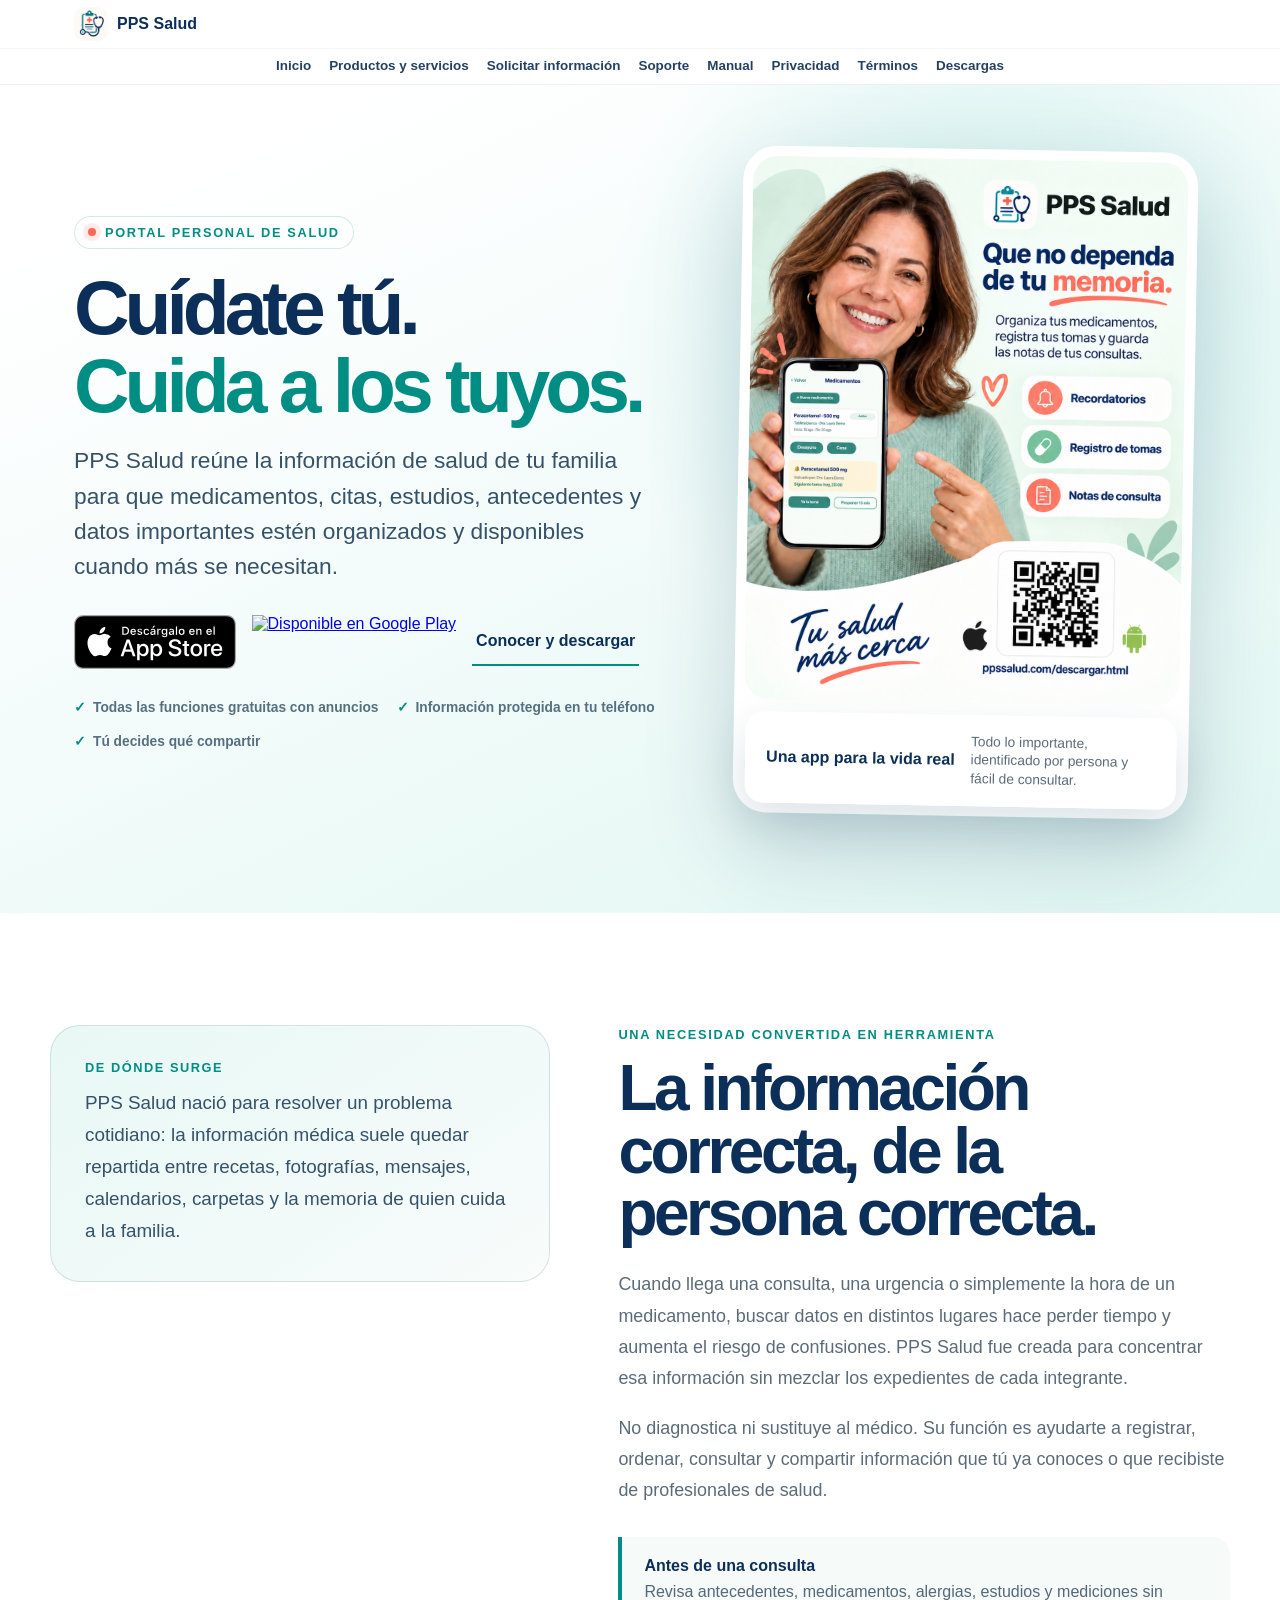
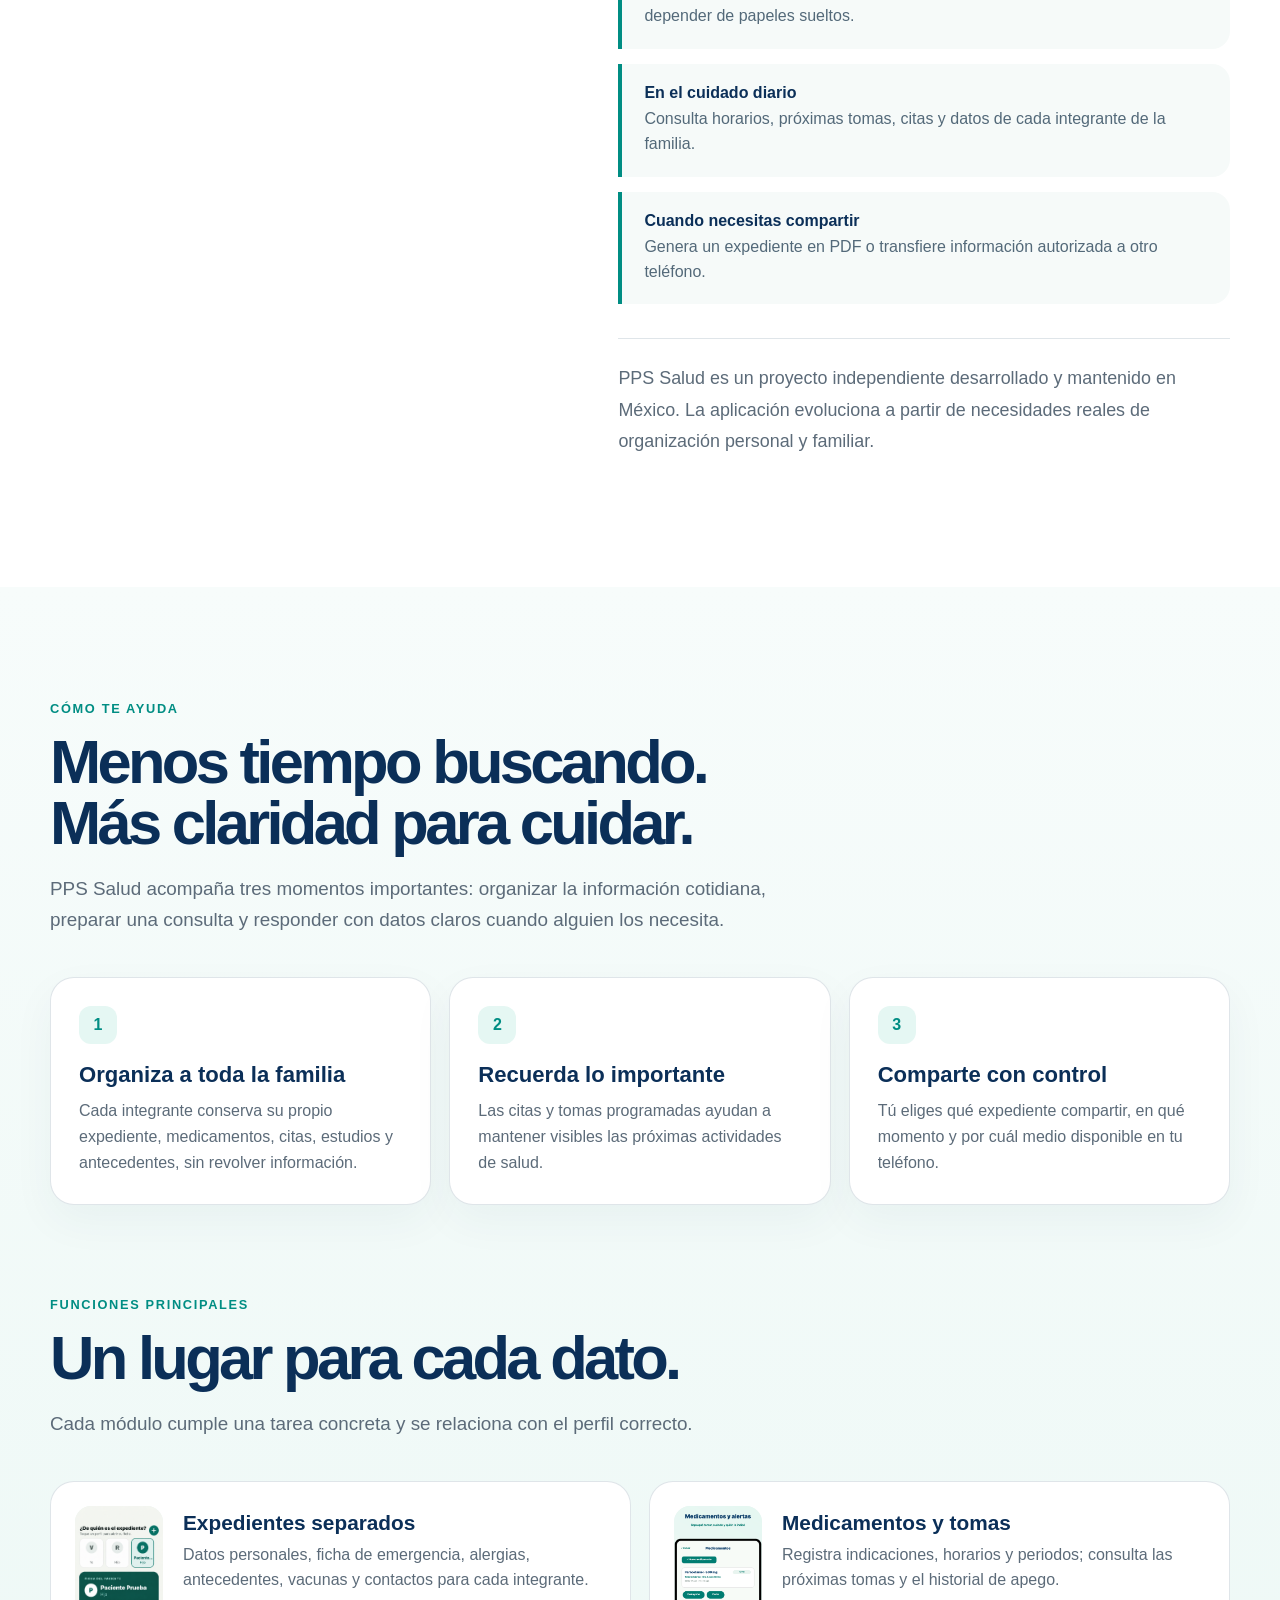
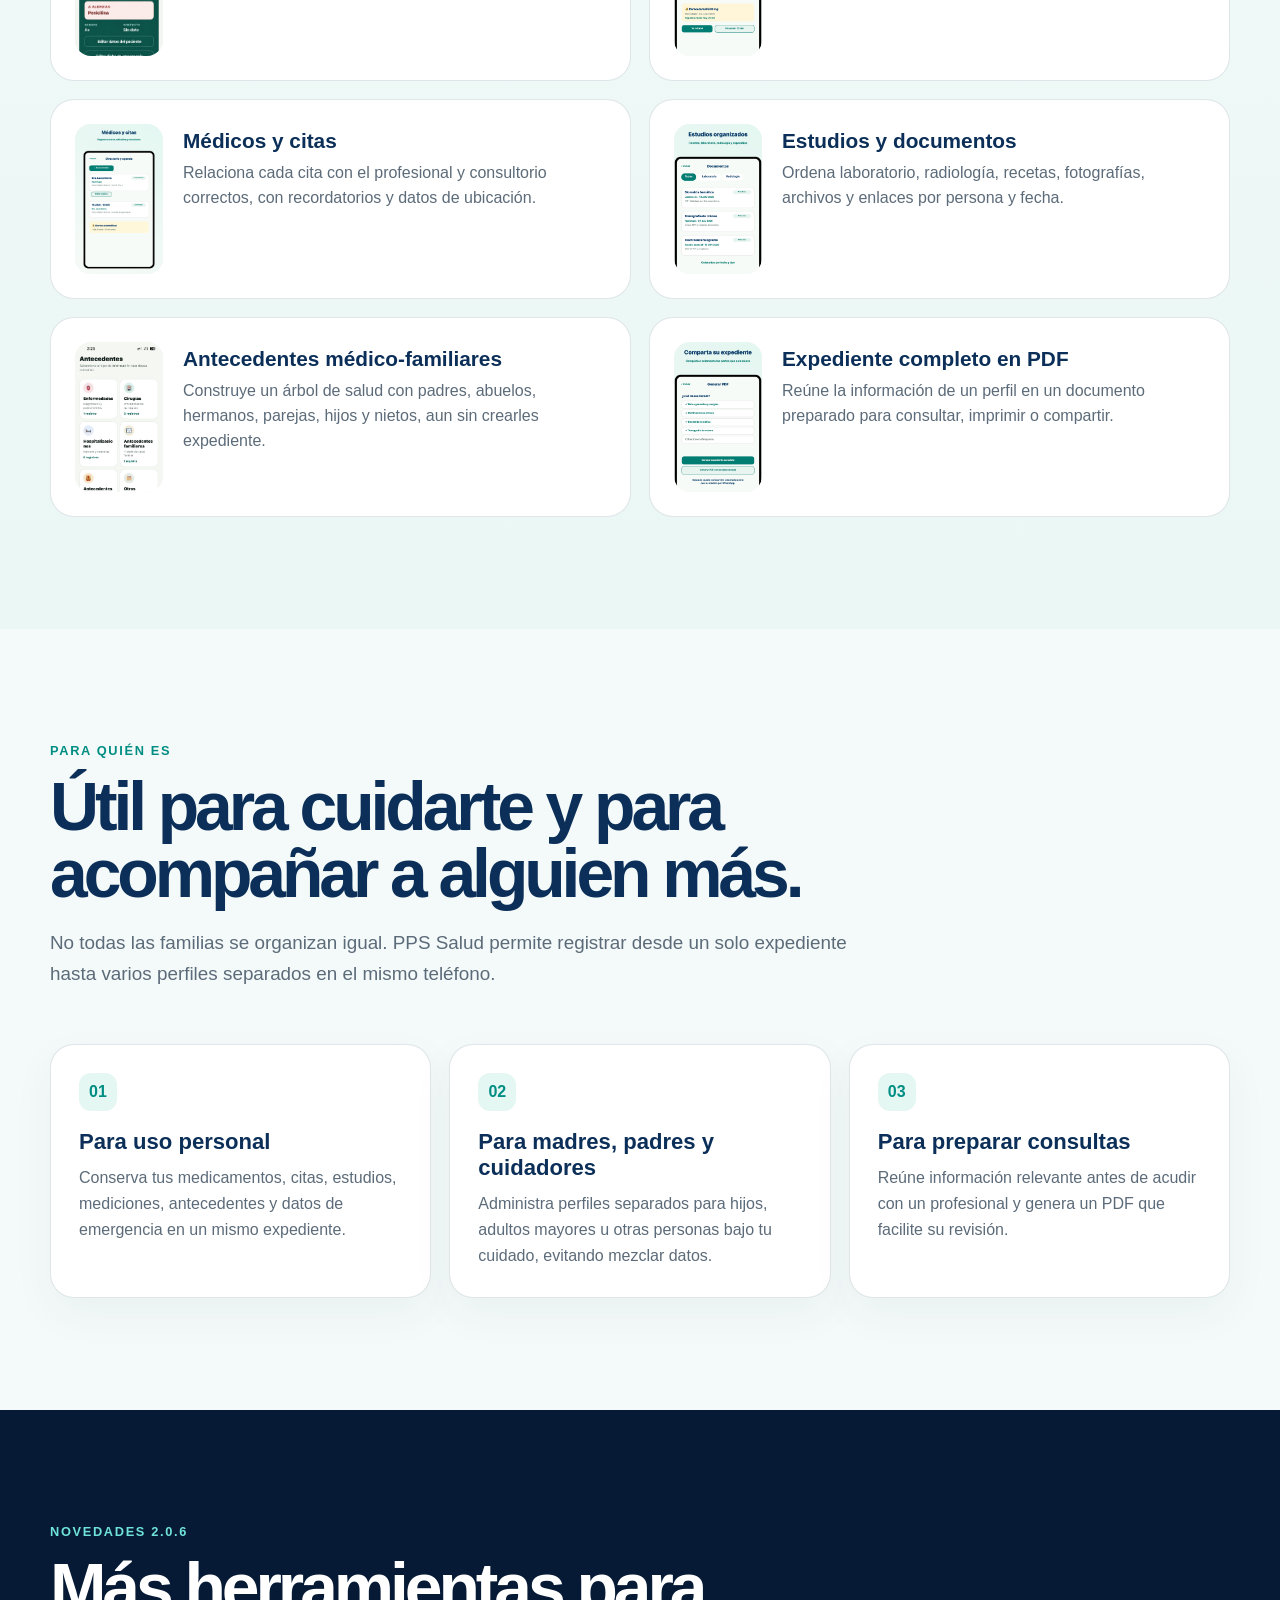
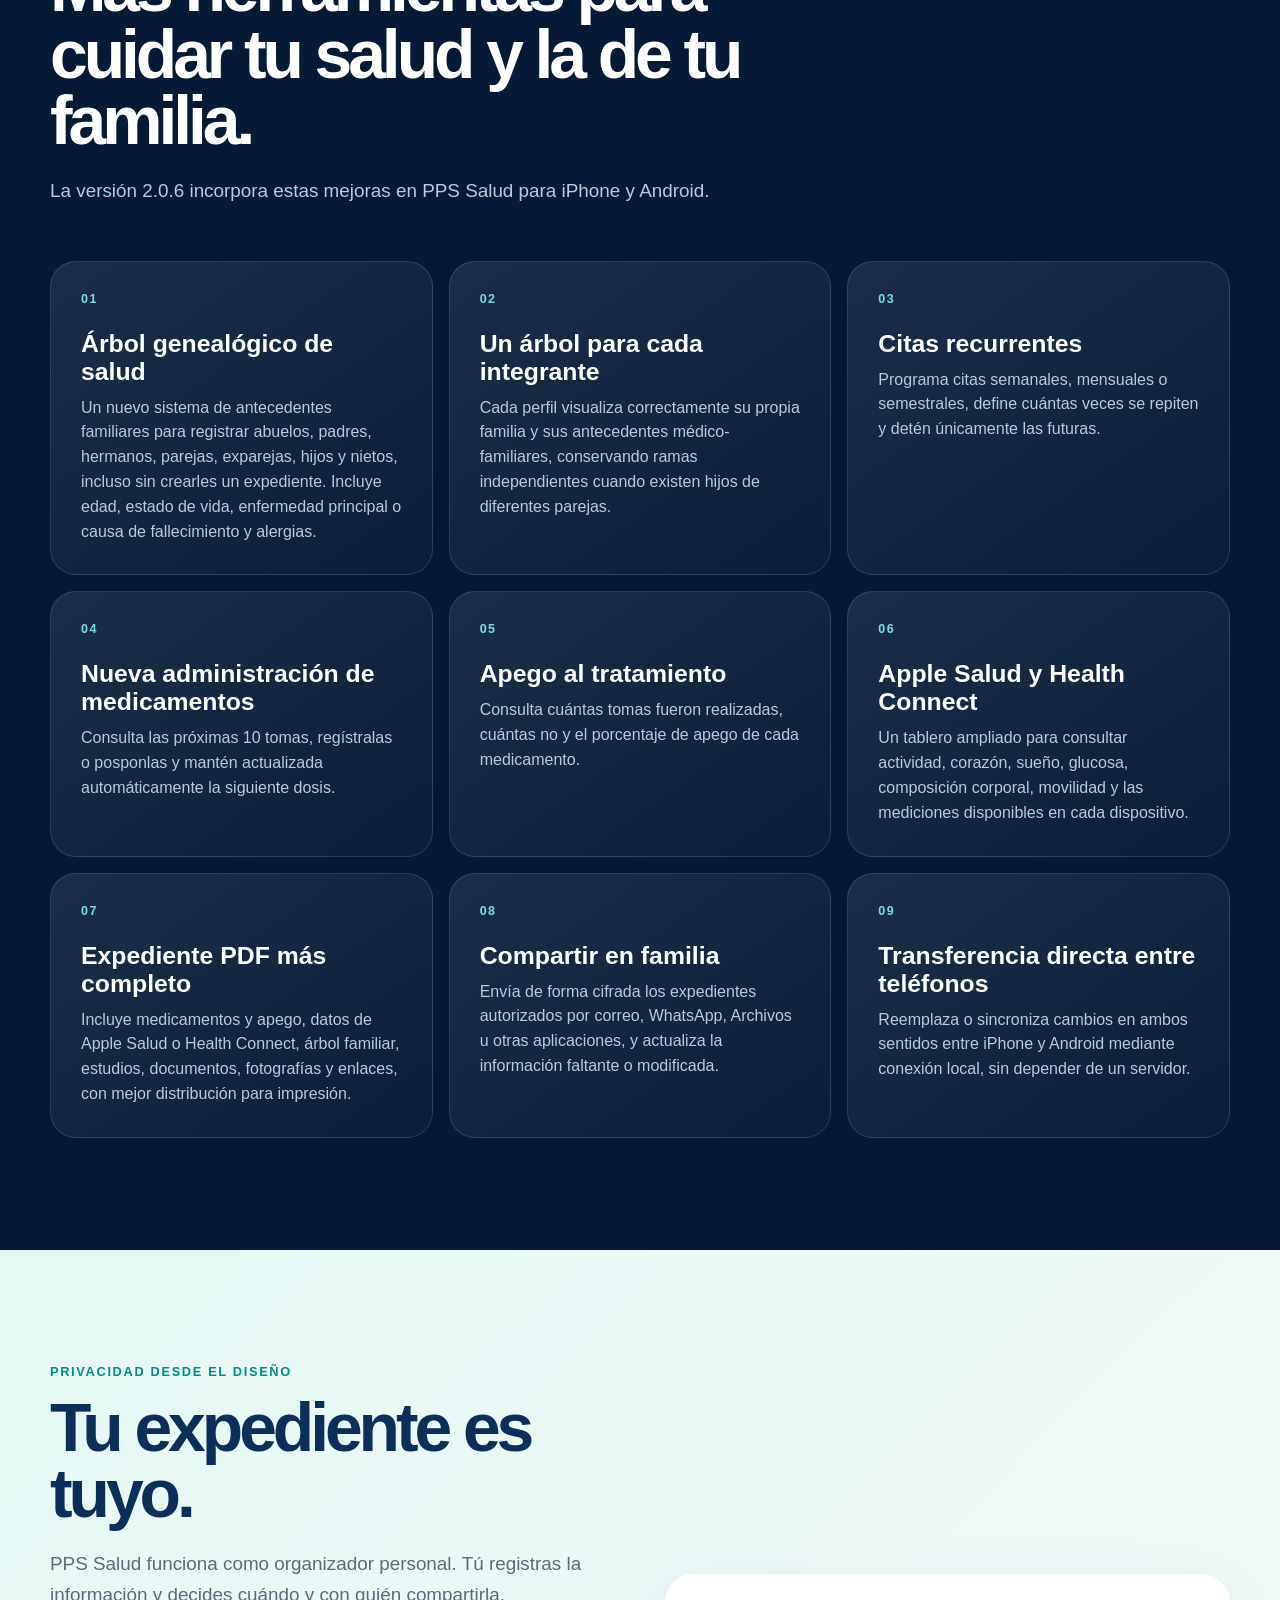
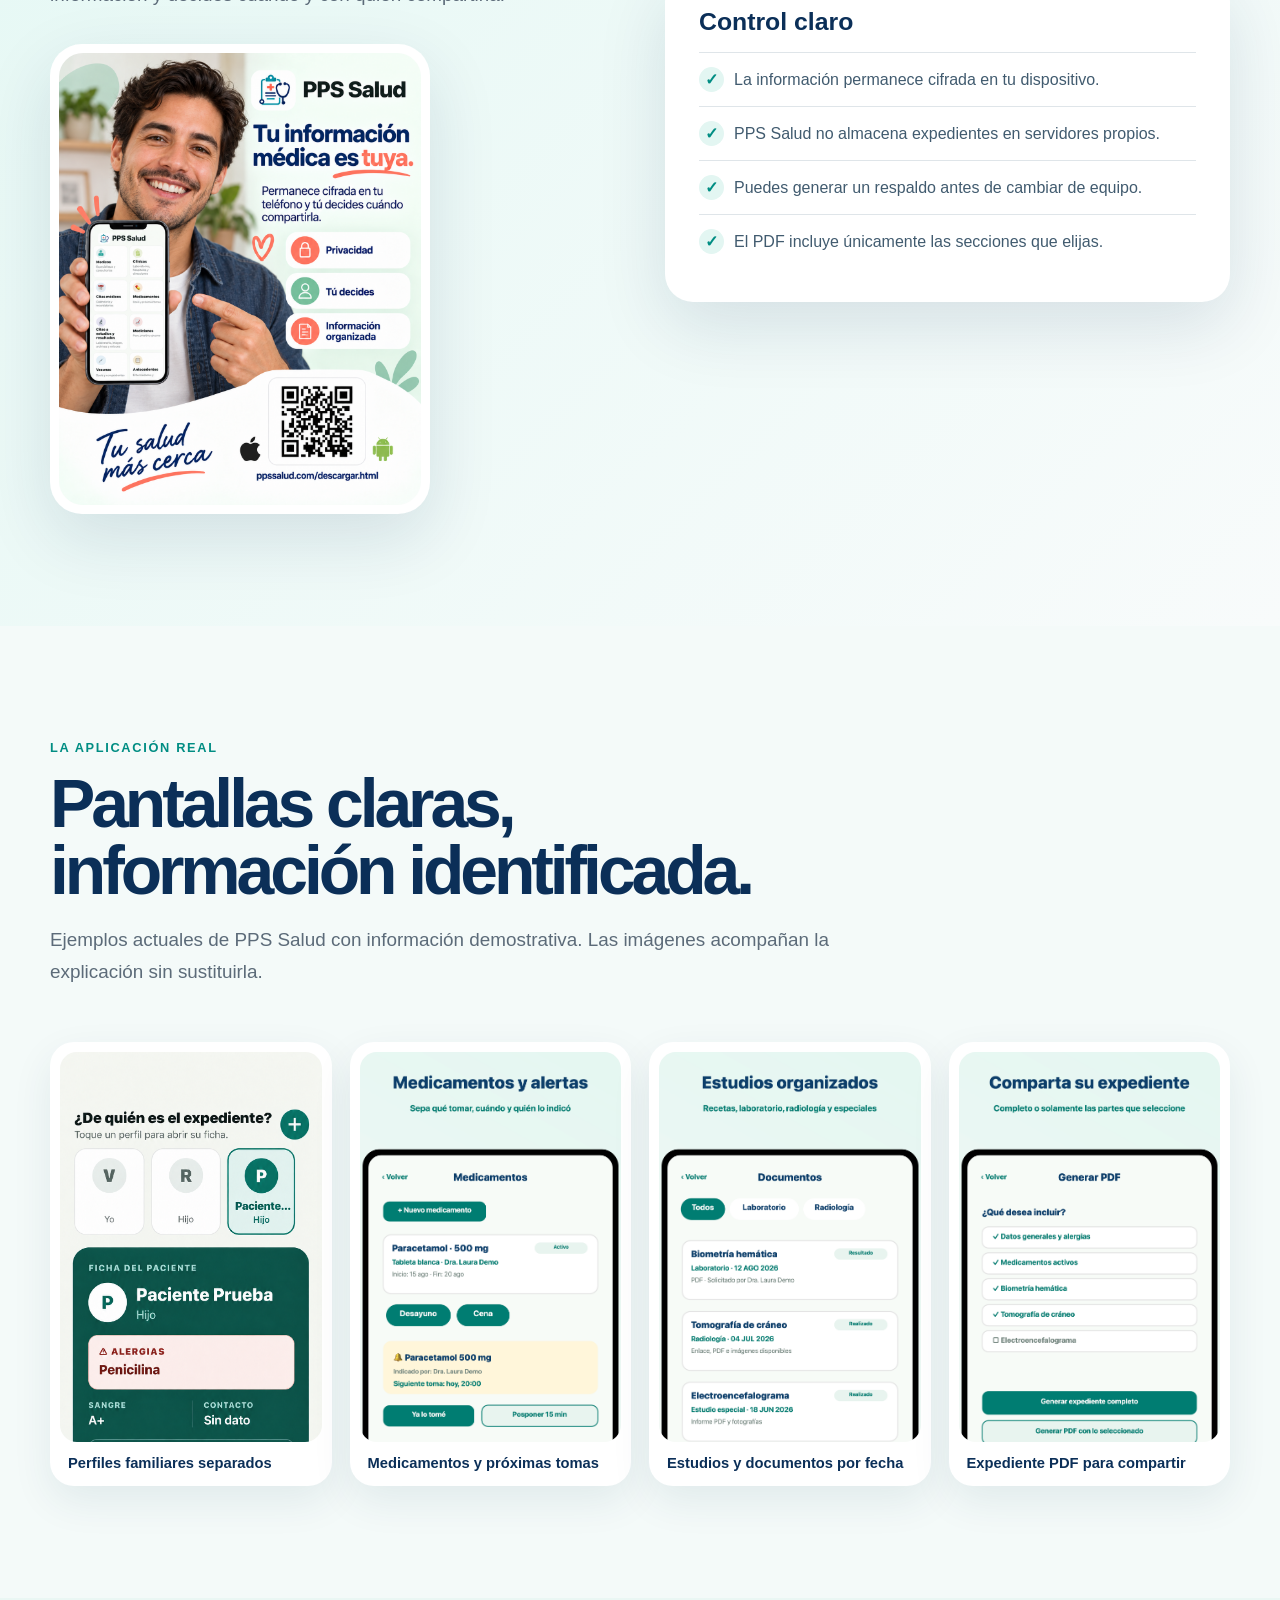
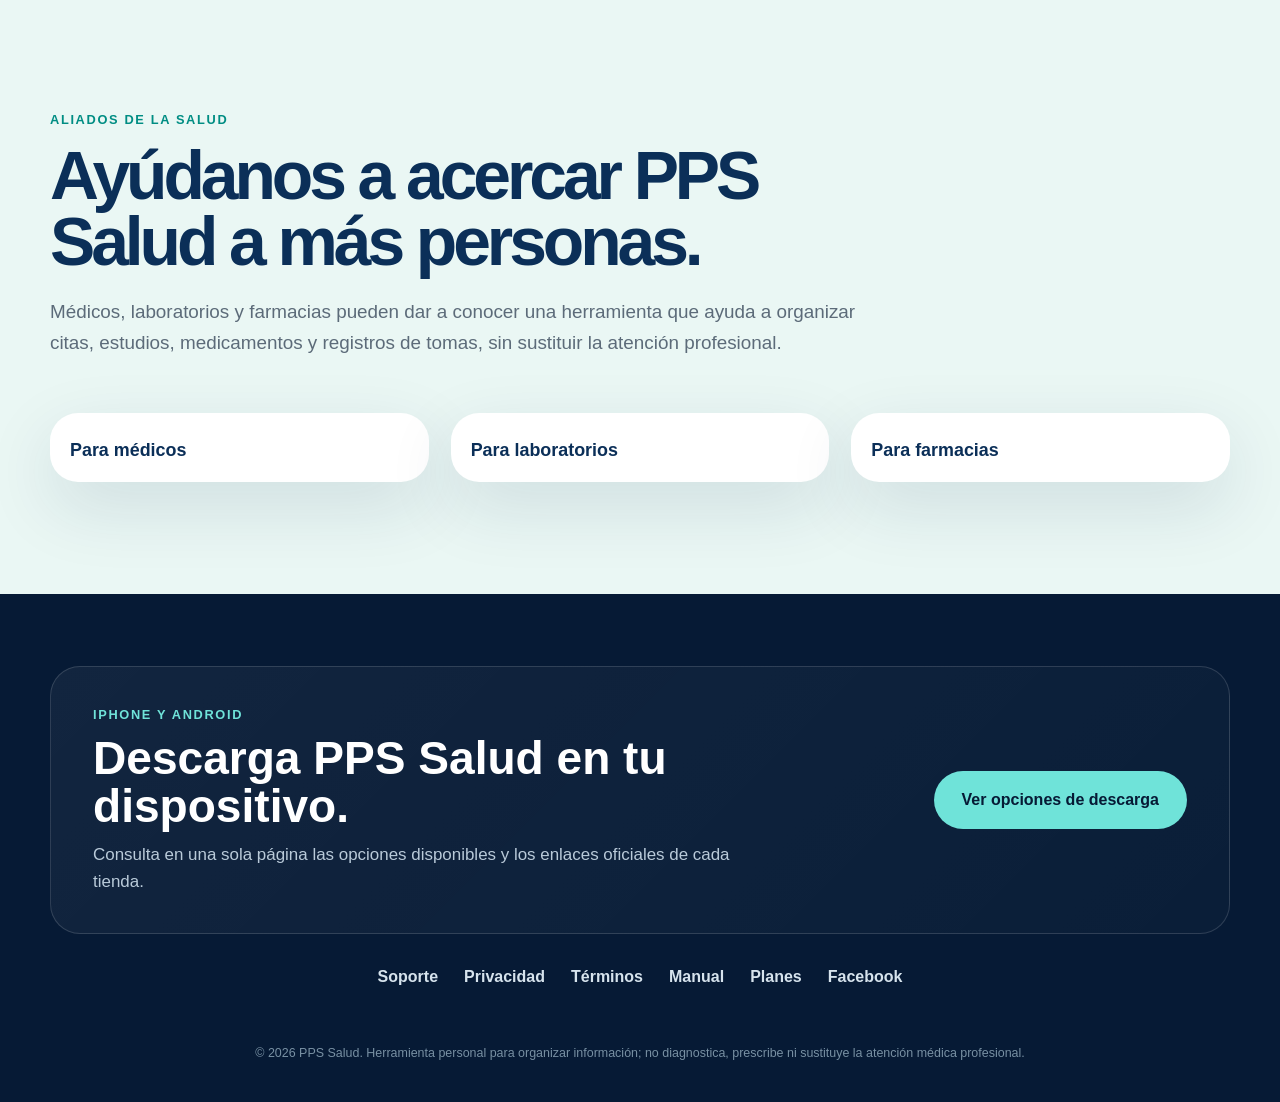
==== commit 78a409c9: "Merge remote-tracking branch 'origin/main'" ====
--- a/index.html
+++ b/index.html
@@ -3,7 +3,7 @@
 <head>
 <meta charset="utf-8"><meta name="viewport" content="width=device-width,initial-scale=1"><meta name="theme-color" content="#f3fbf9">
 <title>PPS Salud | Portal Personal de Salud – App para organizar tu información de salud</title>
-<meta name="description" content="PPS Salud organiza medicamentos, citas, estudios, mediciones y antecedentes personales y familiares. Desde la versión 2.0.4, todas sus funciones son gratuitas con anuncios.">
+<meta name="description" content="PPS Salud te ayuda a cuidar tu salud y la de tus seres queridos: organiza medicamentos, citas, estudios, mediciones y antecedentes médico-familiares en un solo lugar.">
 <link rel="canonical" href="https://ppssalud.com/">
 <meta name="robots" content="index,follow">
 <meta property="og:title" content="PPS Salud | Portal Personal de Salud">
@@ -42,38 +42,50 @@
 }
 </script>
 <style>
-:root{--ink:#061a35;--navy:#0b2f58;--teal:#008d83;--mint:#6fe3d9;--coral:#ff6755;--mist:#eff9f7;--muted:#5c6b79;--line:rgba(8,55,83,.11);--shadow:0 30px 90px rgba(9,45,79,.14)}*{box-sizing:border-box}html{scroll-behavior:smooth}body{margin:0;color:var(--ink);font-family:-apple-system,BlinkMacSystemFont,"SF Pro Display","Segoe UI",sans-serif;-webkit-font-smoothing:antialiased}img,video{display:block;max-width:100%}.nav{position:sticky;top:0;z-index:20;background:#fffd;backdrop-filter:blur(22px);border-bottom:1px solid #08375312}.nav-inner{max-width:1180px;height:72px;margin:auto;padding:0 24px;display:flex;align-items:center;justify-content:space-between}.brand{display:flex;align-items:center;gap:11px;text-decoration:none;font-weight:800;color:var(--navy);font-size:1.12rem}.brand img{width:42px;height:42px;border-radius:12px}.links{display:flex;align-items:center;gap:24px;font-size:.94rem;font-weight:650}.links a{text-decoration:none;color:#24425f}.links a:hover{color:var(--teal)}.nav-cta{padding:10px 16px;border-radius:99px;background:var(--ink);color:#fff!important}
+:root{--ink:#061a35;--navy:#0b2f58;--teal:#008d83;--mint:#6fe3d9;--coral:#ff6755;--mist:#eff9f7;--muted:#5c6b79;--line:rgba(8,55,83,.11);--shadow:0 30px 90px rgba(9,45,79,.14)}*{box-sizing:border-box}html{scroll-behavior:smooth}body{margin:0;color:var(--ink);font-family:-apple-system,BlinkMacSystemFont,"SF Pro Display","Segoe UI",sans-serif;-webkit-font-smoothing:antialiased}img,video{display:block;max-width:100%}
 .hero{min-height:calc(100vh - 72px);overflow:hidden;background:radial-gradient(circle at 77% 28%,#00b3a72e,transparent 33%),linear-gradient(155deg,#fff 12%,#f0fbf9 58%,#dff6f2)}.hero-inner{max-width:1180px;margin:auto;padding:78px 24px 84px;display:grid;grid-template-columns:1.05fr .95fr;gap:70px;align-items:center}.eyebrow,.kicker{color:var(--teal);font-size:.8rem;font-weight:850;text-transform:uppercase;letter-spacing:.13em}.eyebrow{display:inline-flex;align-items:center;gap:9px;padding:8px 13px;border:1px solid #008d832e;border-radius:99px;background:#ffffffaa}.eyebrow:before{content:"";width:8px;height:8px;border-radius:50%;background:var(--coral);box-shadow:0 0 0 5px #ff67551f}h1{margin:24px 0;font-size:clamp(3.4rem,7.1vw,6.8rem);line-height:.91;letter-spacing:-.075em;color:var(--navy)}h1 span{display:block;color:var(--teal)}.lead{max-width:620px;margin:0;color:#365269;font-size:clamp(1.15rem,2vw,1.42rem);line-height:1.55}.actions{display:flex;align-items:center;gap:16px;flex-wrap:wrap;margin-top:31px}.store img{height:54px;width:auto}.text-link{font-weight:750;text-decoration:none;color:var(--navy);padding:14px 4px;border-bottom:2px solid var(--teal)}.trust{display:flex;gap:18px;flex-wrap:wrap;margin-top:30px;color:#567081;font-size:.86rem;font-weight:650}.trust span:before{content:"✓";color:var(--teal);margin-right:7px}
 .stage{position:relative;display:grid;place-items:center;min-height:620px}.glow{position:absolute;width:85%;aspect-ratio:1;border-radius:50%;background:radial-gradient(circle,#00b3a742,#00b3a700 68%)}.phone{position:relative;width:min(370px,78vw);padding:12px;border-radius:53px;background:#07111f;box-shadow:0 55px 100px #04213b45,inset 0 0 0 2px #ffffff40;transform:rotate(2deg)}.phone video{width:100%;aspect-ratio:9/16;object-fit:cover;border-radius:42px;background:#eaf6f3}.float{position:absolute;padding:15px 18px;border:1px solid #ffffffb8;border-radius:18px;background:#ffffffd6;box-shadow:0 18px 40px #0837531f;backdrop-filter:blur(14px);font-weight:800;color:var(--navy)}.float b{display:block;color:var(--teal);font-size:.72rem;text-transform:uppercase;letter-spacing:.09em;margin-bottom:4px}.float.one{left:-7%;top:22%}.float.two{right:-3%;bottom:17%}
 .section{padding:112px 24px}.wrap{max-width:1180px;margin:auto}.head{max-width:820px;margin-bottom:55px}.section h2,.download h2{font-size:clamp(2.6rem,5.3vw,5rem);line-height:.98;letter-spacing:-.06em;margin:15px 0 20px;color:var(--navy)}.head p{font-size:1.18rem;line-height:1.65;color:var(--muted);margin:0}.dark{background:var(--ink);color:#fff}.dark h2,.download h2{color:#fff}.dark .head p,.download p{color:#b9cad9}.dark .kicker,.download .kicker{color:var(--mint)}.grid{display:grid;grid-template-columns:repeat(3,1fr);gap:16px}.feature{min-height:230px;padding:30px;border:1px solid #ffffff1f;border-radius:26px;background:linear-gradient(145deg,#ffffff17,#ffffff06);display:flex;flex-direction:column;justify-content:flex-start}.num{font-size:.78rem;color:var(--mint);font-weight:850;letter-spacing:.12em}.feature h3{margin:24px 0 10px;font-size:1.55rem}.feature p{margin:0;color:#b9cad9;line-height:1.55}
 .stories{background:#f4faf9}.story{display:grid;grid-template-columns:1fr 1fr;gap:70px;align-items:center;margin-bottom:120px}.story:last-child{margin-bottom:0}.story:nth-child(even) .copy{order:2}.story:nth-child(even) .shot{order:1}.problem{color:var(--coral);font-size:.76rem;font-weight:850;text-transform:uppercase;letter-spacing:.12em}.story h3{font-size:clamp(2.25rem,4.6vw,4.3rem);line-height:1;letter-spacing:-.055em;margin:12px 0 20px;color:var(--navy)}.story p{font-size:1.16rem;color:var(--muted);line-height:1.65}.shot{max-width:470px;margin:auto;padding:10px;border-radius:43px;background:#091522;box-shadow:var(--shadow)}.shot img{border-radius:34px}
 .privacy{background:linear-gradient(135deg,#e4f8f4,#f8fbfb)}.privacy-grid{display:grid;grid-template-columns:1fr 1fr;gap:50px;align-items:center}.privacy-card{padding:34px;border-radius:28px;background:#fff;box-shadow:var(--shadow)}.privacy-card h3{font-size:1.55rem;margin:0 0 16px;color:var(--navy)}.privacy-card ul{padding:0;margin:0;list-style:none}.privacy-card li{padding:14px 0;border-top:1px solid var(--line);color:#415b6f}.privacy-card li:before{content:"✓";display:inline-grid;place-items:center;width:25px;height:25px;border-radius:50%;margin-right:10px;background:#e3f6f2;color:var(--teal);font-weight:900}.gallery{display:grid;grid-template-columns:repeat(3,1fr);gap:18px;align-items:start}.gallery img{width:100%;border-radius:24px;box-shadow:0 18px 50px #08375321;transition:.35s}.gallery img:nth-child(even){margin-top:45px}.gallery img:hover{transform:translateY(-8px)}.allies{background:#eaf7f4}.allies-grid{display:grid;grid-template-columns:repeat(3,1fr);gap:22px}.ally-card{margin:0;padding:10px 10px 18px;border-radius:28px;background:#fff;box-shadow:var(--shadow)}.ally-card img{width:100%;border-radius:20px}.ally-card figcaption{padding:17px 10px 3px;color:var(--navy);font-size:1.12rem;font-weight:800}
 .download{padding:120px 24px 56px;background:var(--ink);color:#fff;text-align:center}.download-inner{max-width:1080px;margin:auto}.download>p{font-size:1.16rem}.qr{width:min(310px,78vw);margin:42px auto 24px;padding:20px;border-radius:34px;background:#fff;box-shadow:0 30px 70px #0004}.qr img{border-radius:18px}.download .store img{height:60px;margin:auto}.download-links{margin-top:52px;display:flex;justify-content:center;gap:26px;flex-wrap:wrap}.download-links a{color:#d6e3ed;text-decoration:none;font-weight:700}.download-links a:hover{color:var(--mint)}.apple-note{max-width:820px;margin:62px auto 0;color:#8297a9!important;font-size:.78rem!important;line-height:1.55!important}footer{background:var(--ink);color:#7890a3;text-align:center;padding:22px 24px 42px;font-size:.78rem}
-@media(max-width:920px){.links a:not(.nav-cta){display:none}.hero-inner,.story,.privacy-grid{grid-template-columns:1fr}.hero-inner{padding-top:54px;gap:34px}.stage{min-height:570px}.grid{grid-template-columns:1fr 1fr}.gallery{grid-template-columns:repeat(3,1fr)}.allies-grid{grid-template-columns:repeat(2,1fr)}.story:nth-child(even) .copy,.story:nth-child(even) .shot{order:initial}}@media(max-width:620px){.nav-inner{height:64px}.hero{min-height:auto}.hero-inner{padding:48px 20px 68px}h1{font-size:3.6rem}.stage{min-height:520px}.float{display:none}.section{padding:82px 20px}.grid,.allies-grid{grid-template-columns:1fr}.feature{min-height:220px}.gallery{grid-template-columns:repeat(2,1fr)}.gallery img:nth-child(even){margin-top:25px}.story{gap:34px;margin-bottom:90px}.download{padding-top:88px}}@media(prefers-reduced-motion:reduce){html{scroll-behavior:auto}.gallery img{transition:none}}
+@media(max-width:920px){.hero-inner,.story,.privacy-grid{grid-template-columns:1fr}.hero-inner{padding-top:54px;gap:34px}.stage{min-height:570px}.grid{grid-template-columns:1fr 1fr}.gallery{grid-template-columns:repeat(3,1fr)}.allies-grid{grid-template-columns:repeat(2,1fr)}.story:nth-child(even) .copy,.story:nth-child(even) .shot{order:initial}}@media(max-width:620px){.hero{min-height:auto}.hero-inner{padding:48px 20px 68px}h1{font-size:3.6rem}.stage{min-height:520px}.float{display:none}.section{padding:82px 20px}.grid,.allies-grid{grid-template-columns:1fr}.feature{min-height:220px}.gallery{grid-template-columns:repeat(2,1fr)}.gallery img:nth-child(even){margin-top:25px}.story{gap:34px;margin-bottom:90px}.download{padding-top:88px}}@media(prefers-reduced-motion:reduce){html{scroll-behavior:auto}.gallery img{transition:none}}
 </style>
-<link rel="stylesheet" href="site.css">
+<style>
+.origin{background:#fff}.origin-grid{display:grid;grid-template-columns:.9fr 1.1fr;gap:68px;align-items:start}.origin-card{position:sticky;top:104px;padding:34px;border-radius:30px;background:linear-gradient(145deg,#e8f8f5,#f8fcfb);border:1px solid var(--line)}.origin-card strong{display:block;margin-bottom:12px;color:var(--teal);font-size:.8rem;letter-spacing:.12em;text-transform:uppercase}.origin-card p{margin:0;color:#365269;font-size:1.18rem;line-height:1.7}.origin-copy h2{font-size:clamp(2.7rem,5vw,4.8rem);line-height:.98;letter-spacing:-.055em;margin:14px 0 24px;color:var(--navy)}.origin-copy p{color:var(--muted);font-size:1.12rem;line-height:1.75}.origin-points{display:grid;gap:15px;margin-top:30px}.origin-point{padding:20px 22px;border-left:4px solid var(--teal);border-radius:0 18px 18px 0;background:#f6faf9}.origin-point b{display:block;color:var(--navy);margin-bottom:5px}.origin-point span{color:#536979;line-height:1.55}.use-grid{display:grid;grid-template-columns:repeat(3,1fr);gap:18px}.use-card{padding:28px;border:1px solid var(--line);border-radius:24px;background:#fff;box-shadow:0 16px 44px #0837530c}.use-card span{display:inline-grid;place-items:center;width:38px;height:38px;border-radius:12px;background:#e5f7f3;color:var(--teal);font-weight:900}.use-card h3{margin:18px 0 10px;color:var(--navy);font-size:1.38rem}.use-card p{margin:0;color:var(--muted);line-height:1.62}.detail-list{display:grid;grid-template-columns:repeat(2,1fr);gap:18px}.detail{display:grid;grid-template-columns:88px 1fr;gap:20px;padding:24px;border-radius:24px;background:#fff;border:1px solid var(--line)}.detail img{width:88px;height:150px;object-fit:cover;object-position:top;border-radius:16px;background:#edf6f4}.detail h3{margin:5px 0 8px;color:var(--navy);font-size:1.3rem}.detail p{margin:0;color:var(--muted);line-height:1.55}.screens{background:#f4faf9}.screen-row{display:grid;grid-template-columns:repeat(4,1fr);gap:18px}.screen-row figure{margin:0;padding:10px;border-radius:24px;background:#fff;box-shadow:0 15px 40px #08375315}.screen-row img{width:100%;max-height:390px;object-fit:cover;object-position:top;border-radius:17px}.screen-row figcaption{padding:13px 8px 5px;color:var(--navy);font-weight:750;font-size:.92rem}.author-note{margin-top:34px;padding-top:24px;border-top:1px solid var(--line);color:#607483;font-size:.95rem;line-height:1.6}.portfolio{background:#fff}.portfolio-grid{display:grid;grid-template-columns:1.08fr .92fr;gap:22px}.product-card,.service-card{padding:36px;border-radius:30px;border:1px solid var(--line)}.product-card{background:linear-gradient(145deg,#e8f8f5,#fff)}.service-card{background:var(--ink);color:#fff}.card-label{display:inline-block;color:var(--teal);font-size:.78rem;font-weight:900;letter-spacing:.12em;text-transform:uppercase}.service-card .card-label{color:var(--mint)}.product-card h3,.service-card h3{margin:18px 0 14px;font-size:clamp(2rem,3.6vw,3.3rem);line-height:1.02;letter-spacing:-.045em}.product-card h3{color:var(--navy)}.product-card p,.service-card p{font-size:1.08rem;line-height:1.65}.product-card p{color:var(--muted)}.service-card p{color:#bed0dc}.service-list{margin:24px 0 0;padding:0;list-style:none}.service-list li{padding:12px 0;border-top:1px solid #ffffff20;color:#e1ebf1}.service-list li:before{content:"✓";margin-right:9px;color:var(--mint);font-weight:900}.card-link{display:inline-flex;margin-top:24px;padding:13px 19px;border-radius:999px;background:var(--teal);color:#fff;text-decoration:none;font-weight:850}.service-card .card-link{background:var(--mint);color:var(--ink)}.about-grid{display:grid;grid-template-columns:.8fr 1.2fr;gap:64px;align-items:start}.about-grid h2{margin-top:14px}.about-copy p{color:var(--muted);font-size:1.12rem;line-height:1.75}
+@media(max-width:920px){.origin-grid,.portfolio-grid,.about-grid{grid-template-columns:1fr}.origin-card{position:static}.use-grid{grid-template-columns:1fr}.detail-list{grid-template-columns:1fr}.screen-row{grid-template-columns:repeat(2,1fr)}}
+@media(max-width:620px){.origin-grid{gap:34px}.detail{grid-template-columns:72px 1fr}.detail img{width:72px;height:125px}.screen-row{grid-template-columns:repeat(2,1fr);gap:12px}.screen-row img{max-height:300px}}
+</style>
+<link rel="stylesheet" href="site.css?v=20261012-5">
 <script async src="https://pagead2.googlesyndication.com/pagead/js/adsbygoogle.js?client=ca-pub-6480744646471189" crossorigin="anonymous"></script>
 </head>
 <body>
-<nav class="site-nav"><div class="site-nav-inner"><a class="site-brand" href="/"><img src="logo.png" alt="PPS Salud">PPS Salud</a><div class="site-links"><a href="/#funciones">Funciones</a><a href="soporte.html">Soporte</a><a href="privacidad.html">Privacidad</a><a href="terminos.html">Términos</a><a href="https://www.facebook.com/ppssalud" target="_blank" rel="noopener">Facebook</a><a class="site-cta" href="/descargar.html">Descargar</a></div><details class="site-menu"><summary>Menú</summary><div><a href="/">Inicio</a><a href="/#funciones">Funciones</a><a href="soporte.html">Soporte</a><a href="privacidad.html">Privacidad</a><a href="terminos.html">Términos</a><a href="https://www.facebook.com/ppssalud" target="_blank" rel="noopener">Facebook</a><a href="/descargar.html">Descargar</a></div></details></div></nav>
+<nav class="site-nav"><div class="site-nav-inner"><a class="site-brand" href="/"><img src="/logo.png" alt="PPS Salud">PPS Salud</a></div><div class="site-links"><a href="/">Inicio</a><a href="/productos-servicios.html">Productos y servicios</a><a href="/informacion.html">Solicitar información</a><a href="/soporte.html">Soporte</a><a href="/Manual-de-usuario-PPS-Salud.pdf">Manual</a><a href="/privacidad.html">Privacidad</a><a href="/terminos.html">Términos</a><a href="/descargar.html">Descargas</a></div></nav>
 <main>
-<section class="hero" id="inicio"><div class="hero-inner"><div class="hero-copy"><span class="eyebrow">Portal Personal de Salud</span><h1>Tu salud,<span>bien organizada.</span></h1><p class="lead">Medicamentos, citas, estudios y datos importantes de tu familia en un solo lugar, privado y fácil de consultar.</p><div class="actions"><a class="store" href="https://apps.apple.com/mx/app/pps-salud/id6799216959" aria-label="Descargar PPS Salud en App Store"><img src="assets/app-store-badge.svg" alt="Descargar en el App Store"></a><a class="store" href="https://play.google.com/store/apps/details?id=com.ppssalud.app" target="_blank" rel="noopener" aria-label="Descargar PPS Salud en Google Play"><img src="https://play.google.com/intl/en_us/badges/static/images/badges/es_badge_web_generic.png" alt="Disponible en Google Play"></a><a class="text-link" href="/descargar.html">Ver opciones de descarga</a></div><div class="trust"><span>Todas las funciones gratuitas con anuncios</span><span>Tu información permanece en el teléfono</span><span>Tú decides qué compartir</span></div></div><div class="campaign-hero"><img src="assets/campana-02-cuidadores.png" alt="Anuncio de PPS Salud para organizar perfiles familiares separados"><div class="campaign-hero-note"><strong>Hecha para cuidar en familia</strong><span>Perfiles separados y toda la información mejor organizada.</span></div></div></div></section>
-<section class="section feature-section" id="funciones"><div class="wrap"><div class="head feature-head"><span class="kicker">Pensada para la vida real</span><h2>Lo importante, fácil de encontrar.</h2><p>Seis herramientas claras para organizar tu información sin sustituir la atención de profesionales de salud.</p></div><div class="grid feature-grid">
-<article class="feature"><span class="num">01</span><div><h3>Expediente personal</h3><p>Antecedentes, alergias, mediciones, vacunas y contactos importantes.</p></div></article><article class="feature"><span class="num">02</span><div><h3>Perfiles familiares</h3><p>Un expediente separado y claramente identificado para cada persona.</p></div></article><article class="feature"><span class="num">03</span><div><h3>Médicos y citas</h3><p>Especialistas, consultorios, fechas, recordatorios y rutas.</p></div></article><article class="feature"><span class="num">04</span><div><h3>Medicamentos</h3><p>Indicaciones, recetas, horarios y registro de tomas.</p></div></article><article class="feature"><span class="num">05</span><div><h3>Estudios</h3><p>Documentos, fotografías y enlaces ordenados por fecha.</p></div></article><article class="feature"><span class="num">06</span><div><h3>Compartir con control</h3><p>Un PDF completo o únicamente las secciones que elijas.</p></div></article></div></div></section>
-<section class="section stories" id="experiencia"><div class="wrap">
-<article class="story"><div class="copy"><span class="problem">El problema: varios expedientes en una familia</span><h3>Cada persona, con su información correcta.</h3><p>Crea perfiles separados y consulta de inmediato datos importantes como alergias, tipo de sangre y contacto de emergencia.</p></div><div class="campaign-shot"><img src="assets/campana-02-cuidadores.png" alt="PPS Salud para organizar perfiles familiares" loading="lazy"></div></article>
-<article class="story"><div class="copy"><span class="problem">El problema: antecedentes difíciles de localizar</span><h3>Tu historia de salud, separada por categorías.</h3><p>Consulta enfermedades, cirugías, hospitalizaciones, antecedentes familiares, laborales y otros registros sin recorrer pestañas confusas.</p></div><div class="campaign-shot"><img src="assets/campana-07-antecedentes.png" alt="Persona mostrando en PPS Salud la pantalla real de antecedentes organizados por categoría" loading="lazy"></div></article>
-<article class="story"><div class="copy"><span class="problem">El problema: citas dispersas</span><h3>Tu agenda médica deja de depender de papeles sueltos.</h3><p>Relaciona cada cita con el médico y el consultorio correctos, recibe recordatorios y abre la ruta desde el detalle de la cita.</p></div><div class="campaign-shot"><img src="assets/campana-03-medicos.png" alt="PPS Salud para preparar la información antes de la consulta" loading="lazy"></div></article>
-<article class="story"><div class="copy"><span class="problem">El problema: olvidar una toma</span><h3>Indicaciones y horarios fáciles de revisar.</h3><p>Registra el medicamento, quién lo indicó, su periodo y las tomas programadas. Las indicaciones siempre corresponden al profesional de salud.</p></div><div class="campaign-shot"><img src="assets/campana-04-farmacias.png" alt="PPS Salud para organizar medicamentos y horarios" loading="lazy"></div></article>
-<article class="story"><div class="copy"><span class="problem">El problema: no encontrar un resultado</span><h3>Tus estudios, clasificados y disponibles.</h3><p>Organiza recetas, laboratorio, radiología y estudios especiales con sus documentos, fotografías o enlaces relacionados.</p></div><div class="campaign-shot"><img src="assets/campana-05-laboratorios.png" alt="PPS Salud para organizar resultados y archivos" loading="lazy"></div></article></div></section>
-<section class="section next-release" id="novedades"><div class="wrap"><div class="head"><span class="kicker">Novedades 2.0.6</span><h2>Más herramientas para cuidar tu salud y la de tu familia.</h2><p>Organiza antecedentes familiares, revisa tus próximas tomas y conserva copias cifradas que puedes enviar o recuperar en otro teléfono.</p></div><div class="release-ads">
-<figure><img src="assets/novedades-2.0.6/anuncio-arbol-familiar.webp" alt="Familia consultando el árbol de antecedentes familiares de PPS Salud" loading="lazy"><figcaption>Árbol y antecedentes familiares</figcaption></figure>
-<figure><img src="assets/novedades-2.0.6/anuncio-medicamentos.webp" alt="Persona consultando recordatorios de medicamentos en PPS Salud" loading="lazy"><figcaption>Medicamentos y seguimiento</figcaption></figure>
-<figure><img src="assets/novedades-2.0.6/anuncio-apple-salud.webp" alt="Persona consultando datos autorizados de salud en PPS Salud" loading="lazy"><figcaption>Datos de salud autorizados</figcaption></figure>
-<figure><img src="assets/novedades-2.0.6/anuncio-sincronizacion.webp" alt="Familia enviando una copia cifrada entre teléfonos con PPS Salud" loading="lazy"><figcaption>Copias entre teléfonos</figcaption></figure>
-</div><p class="release-note">PPS Salud es una herramienta de organización personal. No diagnostica, prescribe ni sustituye la atención de profesionales de salud.</p></div></section>
+<section class="hero" id="inicio"><div class="hero-inner"><div class="hero-copy"><span class="eyebrow">Portal Personal de Salud</span><h1>Cuídate tú.<span>Cuida a los tuyos.</span></h1><p class="lead">PPS Salud reúne la información de salud de tu familia para que medicamentos, citas, estudios, antecedentes y datos importantes estén organizados y disponibles cuando más se necesitan.</p><div class="actions"><a class="store" href="https://apps.apple.com/mx/app/pps-salud/id6799216959" aria-label="Descargar PPS Salud en App Store"><img src="assets/app-store-badge.svg" alt="Descargar en el App Store"></a><a class="store" href="https://play.google.com/store/apps/details?id=com.ppssalud.app" target="_blank" rel="noopener" aria-label="Descargar PPS Salud en Google Play"><img src="https://play.google.com/intl/en_us/badges/static/images/badges/es_badge_web_generic.png" alt="Disponible en Google Play"></a><a class="text-link" href="/descargar.html">Conocer y descargar</a></div><div class="trust"><span>Todas las funciones gratuitas con anuncios</span><span>Información protegida en tu teléfono</span><span>Tú decides qué compartir</span></div></div><div class="campaign-hero"><img src="assets/campana-01-pacientes.png" alt="PPS Salud ayuda a organizar la información personal y familiar de salud"><div class="campaign-hero-note"><strong>Una app para la vida real</strong><span>Todo lo importante, identificado por persona y fácil de consultar.</span></div></div></div></section>
+<section class="section origin" id="origen"><div class="wrap origin-grid"><aside class="origin-card"><strong>De dónde surge</strong><p>PPS Salud nació para resolver un problema cotidiano: la información médica suele quedar repartida entre recetas, fotografías, mensajes, calendarios, carpetas y la memoria de quien cuida a la familia.</p></aside><div class="origin-copy"><span class="kicker">Una necesidad convertida en herramienta</span><h2>La información correcta, de la persona correcta.</h2><p>Cuando llega una consulta, una urgencia o simplemente la hora de un medicamento, buscar datos en distintos lugares hace perder tiempo y aumenta el riesgo de confusiones. PPS Salud fue creada para concentrar esa información sin mezclar los expedientes de cada integrante.</p><p>No diagnostica ni sustituye al médico. Su función es ayudarte a registrar, ordenar, consultar y compartir información que tú ya conoces o que recibiste de profesionales de salud.</p><div class="origin-points"><div class="origin-point"><b>Antes de una consulta</b><span>Revisa antecedentes, medicamentos, alergias, estudios y mediciones sin depender de papeles sueltos.</span></div><div class="origin-point"><b>En el cuidado diario</b><span>Consulta horarios, próximas tomas, citas y datos de cada integrante de la familia.</span></div><div class="origin-point"><b>Cuando necesitas compartir</b><span>Genera un expediente en PDF o transfiere información autorizada a otro teléfono.</span></div></div><p class="author-note">PPS Salud es un proyecto independiente desarrollado y mantenido en México. La aplicación evoluciona a partir de necesidades reales de organización personal y familiar.</p></div></div></section>
+<section class="section feature-section" id="funciones"><div class="wrap"><div class="head feature-head"><span class="kicker">Cómo te ayuda</span><h2>Menos tiempo buscando. Más claridad para cuidar.</h2><p>PPS Salud acompaña tres momentos importantes: organizar la información cotidiana, preparar una consulta y responder con datos claros cuando alguien los necesita.</p></div><div class="use-grid"><article class="use-card"><span>1</span><h3>Organiza a toda la familia</h3><p>Cada integrante conserva su propio expediente, medicamentos, citas, estudios y antecedentes, sin revolver información.</p></article><article class="use-card"><span>2</span><h3>Recuerda lo importante</h3><p>Las citas y tomas programadas ayudan a mantener visibles las próximas actividades de salud.</p></article><article class="use-card"><span>3</span><h3>Comparte con control</h3><p>Tú eliges qué expediente compartir, en qué momento y por cuál medio disponible en tu teléfono.</p></article></div><div class="head feature-head" style="margin-top:90px"><span class="kicker">Funciones principales</span><h2>Un lugar para cada dato.</h2><p>Cada módulo cumple una tarea concreta y se relaciona con el perfil correcto.</p></div><div class="detail-list">
+<article class="detail"><img src="assets/perfiles-familia.png" alt="Perfiles familiares"><div><h3>Expedientes separados</h3><p>Datos personales, ficha de emergencia, alergias, antecedentes, vacunas y contactos para cada integrante.</p></div></article>
+<article class="detail"><img src="assets/medicamentos-alertas.png" alt="Medicamentos y recordatorios"><div><h3>Medicamentos y tomas</h3><p>Registra indicaciones, horarios y periodos; consulta las próximas tomas y el historial de apego.</p></div></article>
+<article class="detail"><img src="assets/medicos-citas.png" alt="Médicos y citas"><div><h3>Médicos y citas</h3><p>Relaciona cada cita con el profesional y consultorio correctos, con recordatorios y datos de ubicación.</p></div></article>
+<article class="detail"><img src="assets/estudios-organizados.png" alt="Estudios y documentos"><div><h3>Estudios y documentos</h3><p>Ordena laboratorio, radiología, recetas, fotografías, archivos y enlaces por persona y fecha.</p></div></article>
+<article class="detail"><img src="assets/antecedentes-actual.png" alt="Antecedentes de salud"><div><h3>Antecedentes médico-familiares</h3><p>Construye un árbol de salud con padres, abuelos, hermanos, parejas, hijos y nietos, aun sin crearles expediente.</p></div></article>
+<article class="detail"><img src="assets/compartir-expediente.png" alt="Expediente PDF"><div><h3>Expediente completo en PDF</h3><p>Reúne la información de un perfil en un documento preparado para consultar, imprimir o compartir.</p></div></article>
+</div></div></section>
+<section class="section stories" id="experiencia"><div class="wrap"><div class="head"><span class="kicker">Para quién es</span><h2>Útil para cuidarte y para acompañar a alguien más.</h2><p>No todas las familias se organizan igual. PPS Salud permite registrar desde un solo expediente hasta varios perfiles separados en el mismo teléfono.</p></div><div class="use-grid"><article class="use-card"><span>01</span><h3>Para uso personal</h3><p>Conserva tus medicamentos, citas, estudios, mediciones, antecedentes y datos de emergencia en un mismo expediente.</p></article><article class="use-card"><span>02</span><h3>Para madres, padres y cuidadores</h3><p>Administra perfiles separados para hijos, adultos mayores u otras personas bajo tu cuidado, evitando mezclar datos.</p></article><article class="use-card"><span>03</span><h3>Para preparar consultas</h3><p>Reúne información relevante antes de acudir con un profesional y genera un PDF que facilite su revisión.</p></article></div></div></section>
+<section class="section dark" id="novedades-2-0-6"><div class="wrap"><div class="head"><span class="kicker">Novedades 2.0.6</span><h2>Más herramientas para cuidar tu salud y la de tu familia.</h2><p>La versión 2.0.6 incorpora estas mejoras en PPS Salud para iPhone y Android.</p></div><div class="grid">
+<article class="feature"><span class="num">01</span><div><h3>Árbol genealógico de salud</h3><p>Un nuevo sistema de antecedentes familiares para registrar abuelos, padres, hermanos, parejas, exparejas, hijos y nietos, incluso sin crearles un expediente. Incluye edad, estado de vida, enfermedad principal o causa de fallecimiento y alergias.</p></div></article>
+<article class="feature"><span class="num">02</span><div><h3>Un árbol para cada integrante</h3><p>Cada perfil visualiza correctamente su propia familia y sus antecedentes médico-familiares, conservando ramas independientes cuando existen hijos de diferentes parejas.</p></div></article>
+<article class="feature"><span class="num">03</span><div><h3>Citas recurrentes</h3><p>Programa citas semanales, mensuales o semestrales, define cuántas veces se repiten y detén únicamente las futuras.</p></div></article>
+<article class="feature"><span class="num">04</span><div><h3>Nueva administración de medicamentos</h3><p>Consulta las próximas 10 tomas, regístralas o posponlas y mantén actualizada automáticamente la siguiente dosis.</p></div></article>
+<article class="feature"><span class="num">05</span><div><h3>Apego al tratamiento</h3><p>Consulta cuántas tomas fueron realizadas, cuántas no y el porcentaje de apego de cada medicamento.</p></div></article>
+<article class="feature"><span class="num">06</span><div><h3>Apple Salud y Health Connect</h3><p>Un tablero ampliado para consultar actividad, corazón, sueño, glucosa, composición corporal, movilidad y las mediciones disponibles en cada dispositivo.</p></div></article>
+<article class="feature"><span class="num">07</span><div><h3>Expediente PDF más completo</h3><p>Incluye medicamentos y apego, datos de Apple Salud o Health Connect, árbol familiar, estudios, documentos, fotografías y enlaces, con mejor distribución para impresión.</p></div></article>
+<article class="feature"><span class="num">08</span><div><h3>Compartir en familia</h3><p>Envía de forma cifrada los expedientes autorizados por correo, WhatsApp, Archivos u otras aplicaciones, y actualiza la información faltante o modificada.</p></div></article>
+<article class="feature"><span class="num">09</span><div><h3>Transferencia directa entre teléfonos</h3><p>Reemplaza o sincroniza cambios en ambos sentidos entre iPhone y Android mediante conexión local, sin depender de un servidor.</p></div></article>
+</div></div></section>
 <section class="section privacy" id="privacidad"><div class="wrap privacy-grid"><div class="privacy-intro"><div class="head"><span class="kicker">Privacidad desde el diseño</span><h2>Tu expediente es tuyo.</h2><p>PPS Salud funciona como organizador personal. Tú registras la información y decides cuándo y con quién compartirla.</p></div><div class="campaign-shot privacy-shot"><img src="assets/campana-06-privacidad.png" alt="Privacidad de la información en PPS Salud" loading="lazy"></div></div><div class="privacy-card"><h3>Control claro</h3><ul><li>La información permanece cifrada en tu dispositivo.</li><li>PPS Salud no almacena expedientes en servidores propios.</li><li>Puedes generar un respaldo antes de cambiar de equipo.</li><li>El PDF incluye únicamente las secciones que elijas.</li></ul></div></div></section>
-<section class="section"><div class="wrap"><div class="head"><span class="kicker">La aplicación real</span><h2>Así se ven las nuevas herramientas.</h2><p>Pantallas reales de PPS Salud con nombres e información demostrativa.</p></div><div class="gallery release-gallery"><img src="assets/novedades-2.0.6/01-arbol-familiar.webp" alt="Árbol de antecedentes familiares" loading="lazy"><img src="assets/novedades-2.0.6/02-datos-salud.webp" alt="Panel de datos de salud autorizados" loading="lazy"><img src="assets/novedades-2.0.6/03-proximas-tomas.webp" alt="Próximas tomas de medicamentos" loading="lazy"><img src="assets/novedades-2.0.6/04-historial-apego.webp" alt="Historial y seguimiento de tomas" loading="lazy"><img src="assets/novedades-2.0.6/05-exportar-familia.webp" alt="Opciones para exportar una copia familiar" loading="lazy"><img src="assets/novedades-2.0.6/06-enviar-telefono.webp" alt="Enviar una copia cifrada a otro teléfono" loading="lazy"><img src="assets/novedades-2.0.6/07-recuperar-telefono.webp" alt="Recuperar una copia cifrada en otro teléfono" loading="lazy"><img src="assets/novedades-2.0.6/08-recibir-telefono.webp" alt="Recepción de una copia cifrada en otro teléfono" loading="lazy"></div></div></section>
+<section class="section screens"><div class="wrap"><div class="head"><span class="kicker">La aplicación real</span><h2>Pantallas claras, información identificada.</h2><p>Ejemplos actuales de PPS Salud con información demostrativa. Las imágenes acompañan la explicación sin sustituirla.</p></div><div class="screen-row"><figure><img src="assets/perfiles-familia.png" alt="Perfiles familiares y ficha de emergencia" loading="lazy"><figcaption>Perfiles familiares separados</figcaption></figure><figure><img src="assets/medicamentos-alertas.png" alt="Medicamentos y alertas" loading="lazy"><figcaption>Medicamentos y próximas tomas</figcaption></figure><figure><img src="assets/estudios-organizados.png" alt="Estudios organizados" loading="lazy"><figcaption>Estudios y documentos por fecha</figcaption></figure><figure><img src="assets/compartir-expediente.png" alt="Compartir expediente en PDF" loading="lazy"><figcaption>Expediente PDF para compartir</figcaption></figure></div></div></section>
 <section class="section allies" id="aliados"><div class="wrap"><div class="head"><span class="kicker">Aliados de la salud</span><h2>Ayúdanos a acercar PPS Salud a más personas.</h2><p>Médicos, laboratorios y farmacias pueden dar a conocer una herramienta que ayuda a organizar citas, estudios, medicamentos y registros de tomas, sin sustituir la atención profesional.</p></div><div class="allies-grid"><figure class="ally-card"><img src="assets/anuncio-medicos.png" alt="Anuncio de PPS Salud dirigido a médicos" loading="lazy"><figcaption>Para médicos</figcaption></figure><figure class="ally-card"><img src="assets/anuncio-laboratorios.png" alt="Anuncio de PPS Salud dirigido a laboratorios" loading="lazy"><figcaption>Para laboratorios</figcaption></figure><figure class="ally-card"><img src="assets/anuncio-farmacias.png" alt="Anuncio de PPS Salud dirigido a farmacias" loading="lazy"><figcaption>Para farmacias</figcaption></figure></div></div></section>
 <section class="download-compact" id="descargar"><div class="download-compact-inner"><div><span class="kicker">iPhone y Android</span><h2>Descarga PPS Salud en tu dispositivo.</h2><p>Consulta en una sola página las opciones disponibles y los enlaces oficiales de cada tienda.</p></div><a class="download-compact-cta" href="/descargar.html">Ver opciones de descarga</a></div><div class="download-links"><a href="soporte.html">Soporte</a><a href="privacidad.html">Privacidad</a><a href="terminos.html">Términos</a><a href="Manual-de-usuario-PPS-Salud.pdf">Manual</a><a href="suscripciones/">Planes</a><a href="https://www.facebook.com/ppssalud" target="_blank" rel="noopener">Facebook</a></div></section>
 </main><footer>© 2026 PPS Salud. Herramienta personal para organizar información; no diagnostica, prescribe ni sustituye la atención médica profesional.</footer>
--- a/site.css
+++ b/site.css
@@ -3,13 +3,12 @@
 html{scroll-behavior:smooth}
 body{margin:0;color:var(--ink);font-family:-apple-system,BlinkMacSystemFont,"SF Pro Display","Segoe UI",sans-serif;-webkit-font-smoothing:antialiased}
 .site-nav{position:sticky;top:0;z-index:50;background:#fffd;backdrop-filter:blur(22px);border-bottom:1px solid #08375312}
-.site-nav-inner{max-width:1180px;height:72px;margin:auto;padding:0 24px;display:flex;align-items:center;justify-content:space-between}
-.site-brand{display:flex;align-items:center;gap:11px;text-decoration:none;font-weight:800;color:var(--navy);font-size:1.12rem}
-.site-brand img{width:42px;height:42px;border-radius:12px}
-.site-links{display:flex;align-items:center;gap:22px;font-size:.94rem;font-weight:700}
+.site-nav-inner{max-width:1180px;min-height:48px;margin:auto;padding:6px 24px;display:flex;align-items:center;justify-content:space-between;gap:16px}
+.site-brand{display:flex;align-items:center;gap:9px;text-decoration:none;font-weight:800;color:var(--navy);font-size:1rem}
+.site-brand img{width:34px;height:34px;border-radius:10px}
+.site-links{display:flex;align-items:center;justify-content:center;gap:6px 18px;min-height:36px;padding:5px 24px 7px;border-top:1px solid #0837530b;font-size:.84rem;font-weight:700;flex-wrap:wrap}
 .site-links a,.site-menu a{text-decoration:none;color:#24425f}
 .site-links a:hover,.site-menu a:hover{color:var(--teal)}
-.site-cta{padding:10px 16px;border-radius:99px;background:var(--ink);color:#fff!important}
 .site-menu{display:none;position:relative}
 .site-menu summary{cursor:pointer;list-style:none;padding:10px 15px;border:1px solid var(--line);border-radius:99px;color:var(--navy);font-weight:800}
 .site-menu summary::-webkit-details-marker{display:none}
@@ -36,8 +35,8 @@
 .store-visible-link{width:100%;margin-top:22px;padding:14px;border:1px solid #ffffff25;border-radius:14px;background:#001328;color:#d8e6ef;font-size:.82rem;line-height:1.5;overflow-wrap:anywhere;user-select:all}
 .store-status{display:inline-block;margin-top:12px;padding:7px 11px;border-radius:99px;background:#6fe3d91a;color:var(--mint);font-size:.78rem;font-weight:800}
 .site-footer{max-width:none;margin:0;background:var(--ink);color:#9eb0bf;text-align:center;padding:30px 24px;font-size:.84rem}
-@media(max-width:920px){.site-links{display:none}.site-menu{display:block}}
-@media(max-width:620px){.site-nav-inner{height:64px;padding:0 18px}.page-hero{padding:48px 20px 20px}.legal-content{padding:6px 18px 30px}.legal-content>section,.legal-content>.content-card,.legal-card{padding:22px;border-radius:19px}.store-grid{grid-template-columns:1fr;padding:6px 18px 60px}.store-card{padding:22px}}
+@media(max-width:920px){.site-links{justify-content:flex-start;flex-wrap:nowrap;overflow-x:auto;-webkit-overflow-scrolling:touch;scrollbar-width:thin}.site-links a{white-space:nowrap}.site-menu{display:none}}
+@media(max-width:620px){.site-nav-inner{min-height:46px;padding:6px 16px}.site-links{padding:6px 16px 8px}.page-hero{padding:48px 20px 20px}.legal-content{padding:6px 18px 30px}.legal-content>section,.legal-content>.content-card,.legal-card{padding:22px;border-radius:19px}.store-grid{grid-template-columns:1fr;padding:6px 18px 60px}.store-card{padding:22px}}
 /* Portada y campaña 2026 */
 .hero-inner{grid-template-columns:minmax(0,1fr) minmax(360px,.82fr);gap:64px;padding-top:64px}
 .hero-copy{max-width:650px}
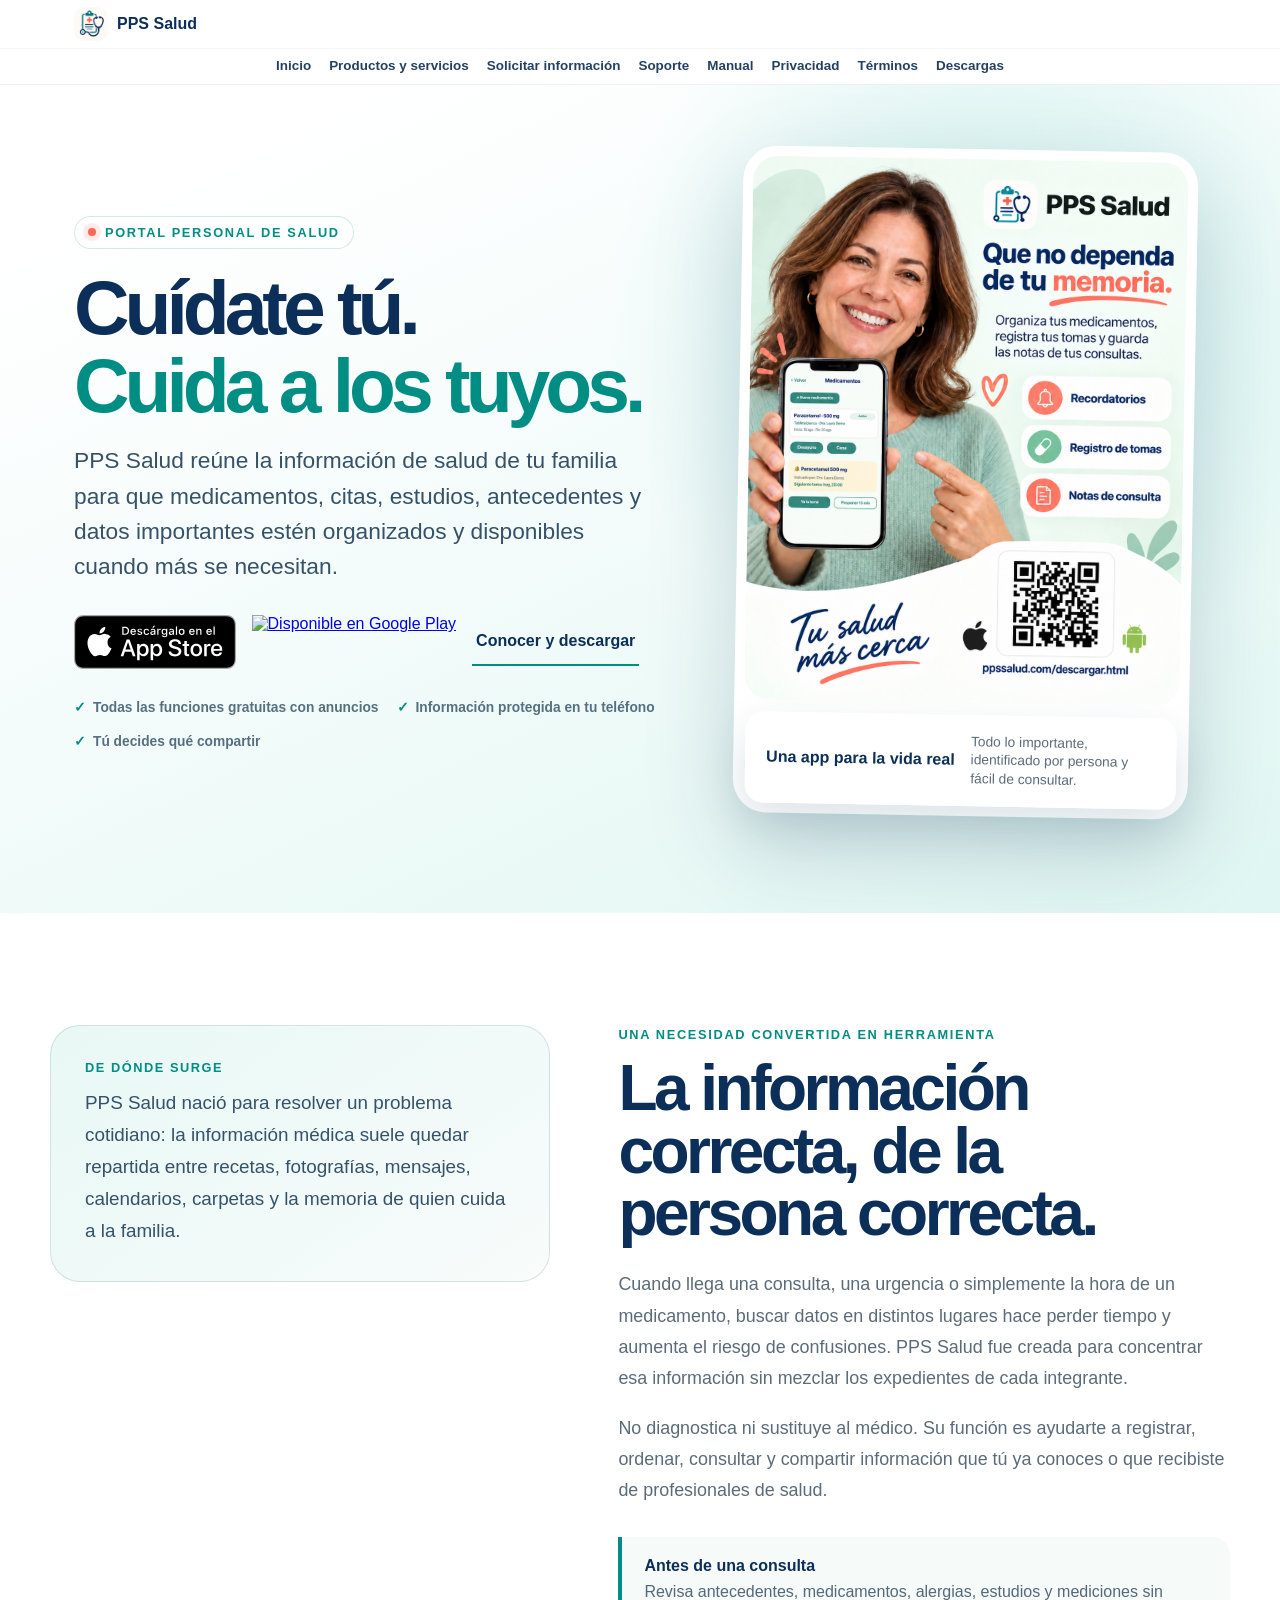
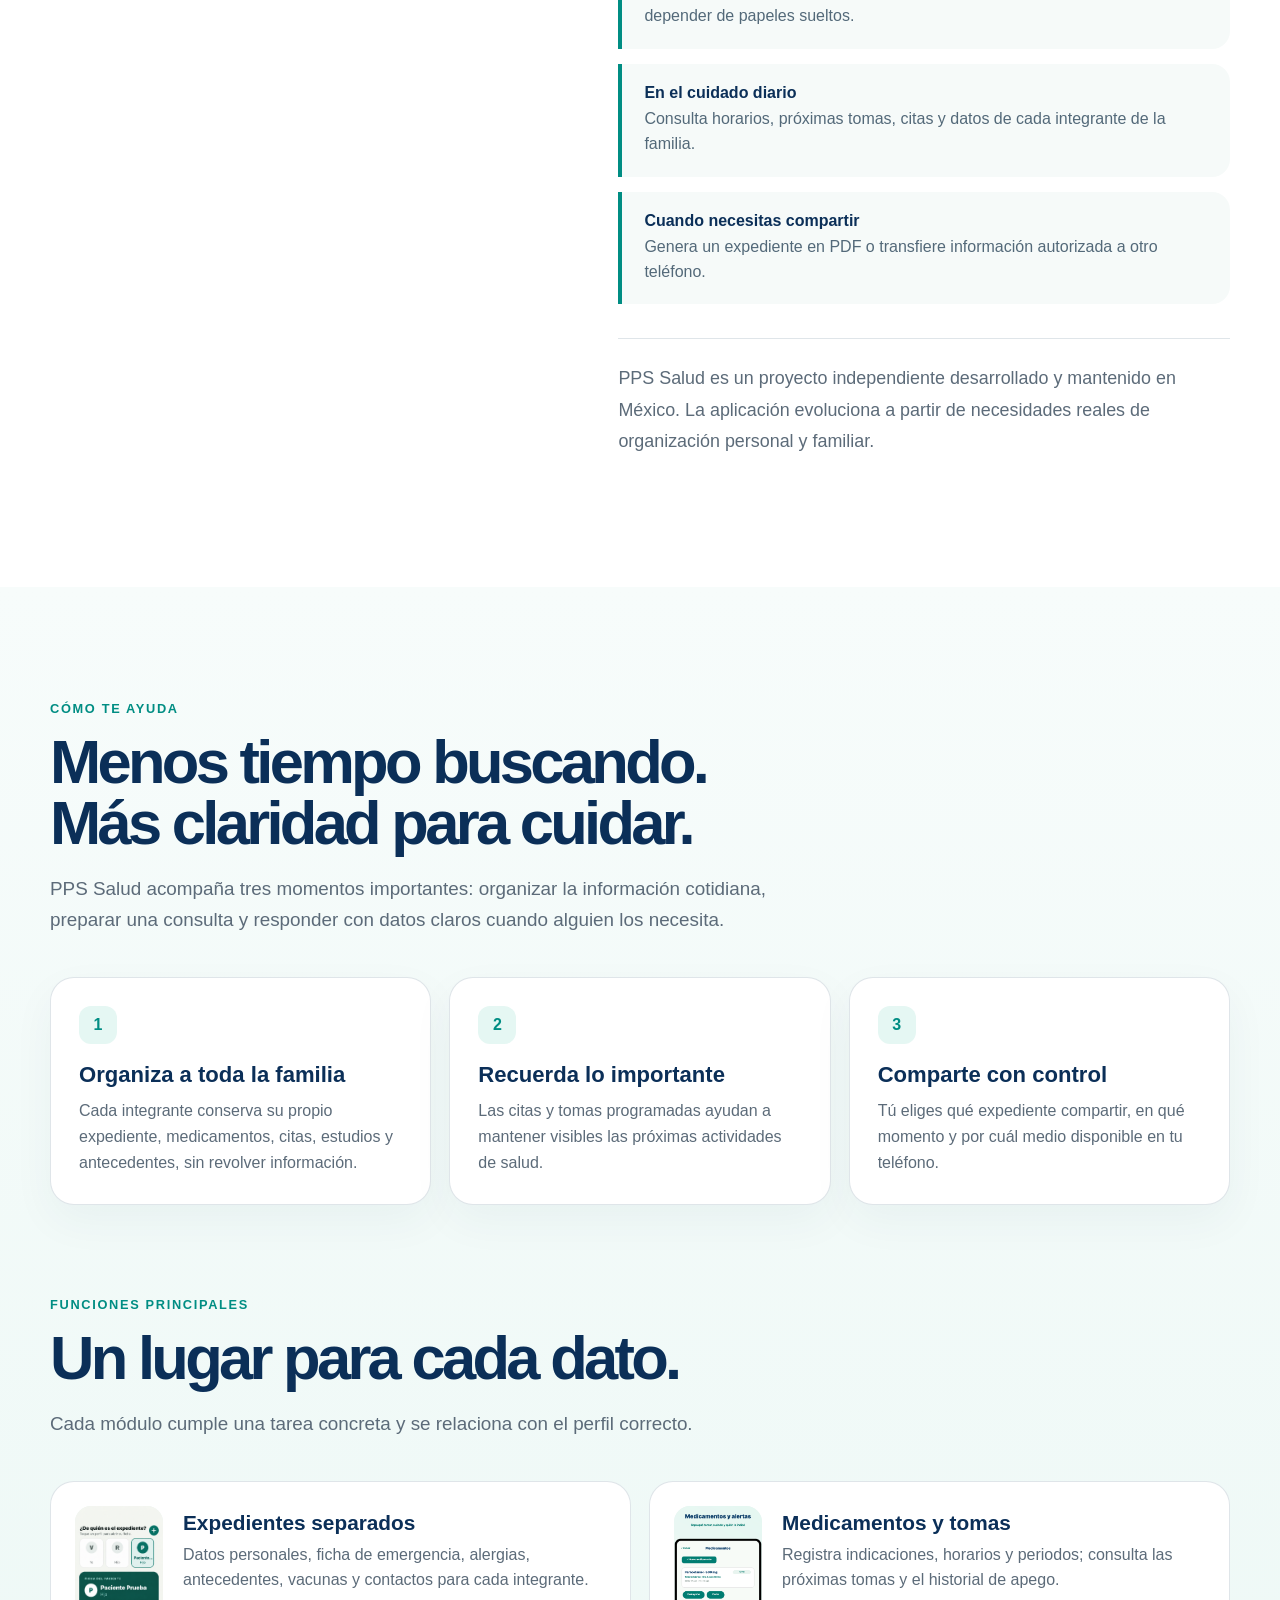
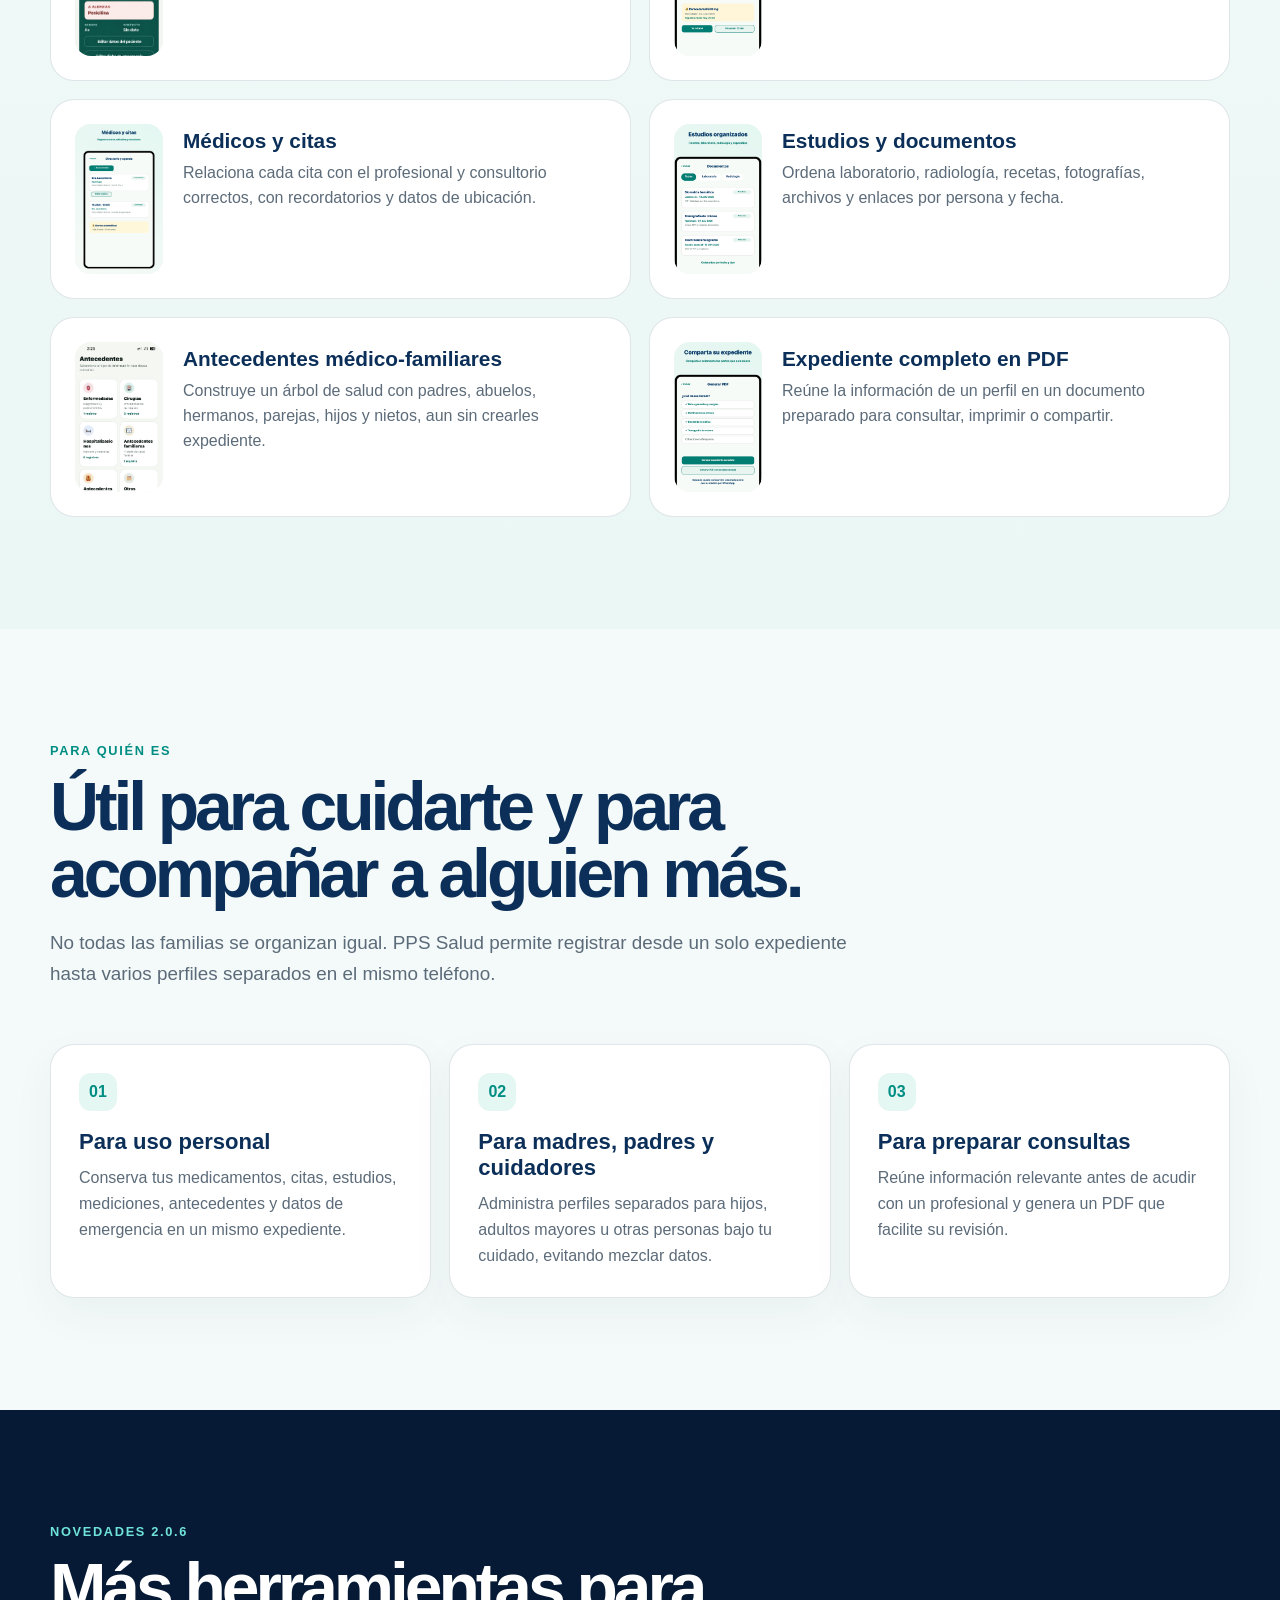
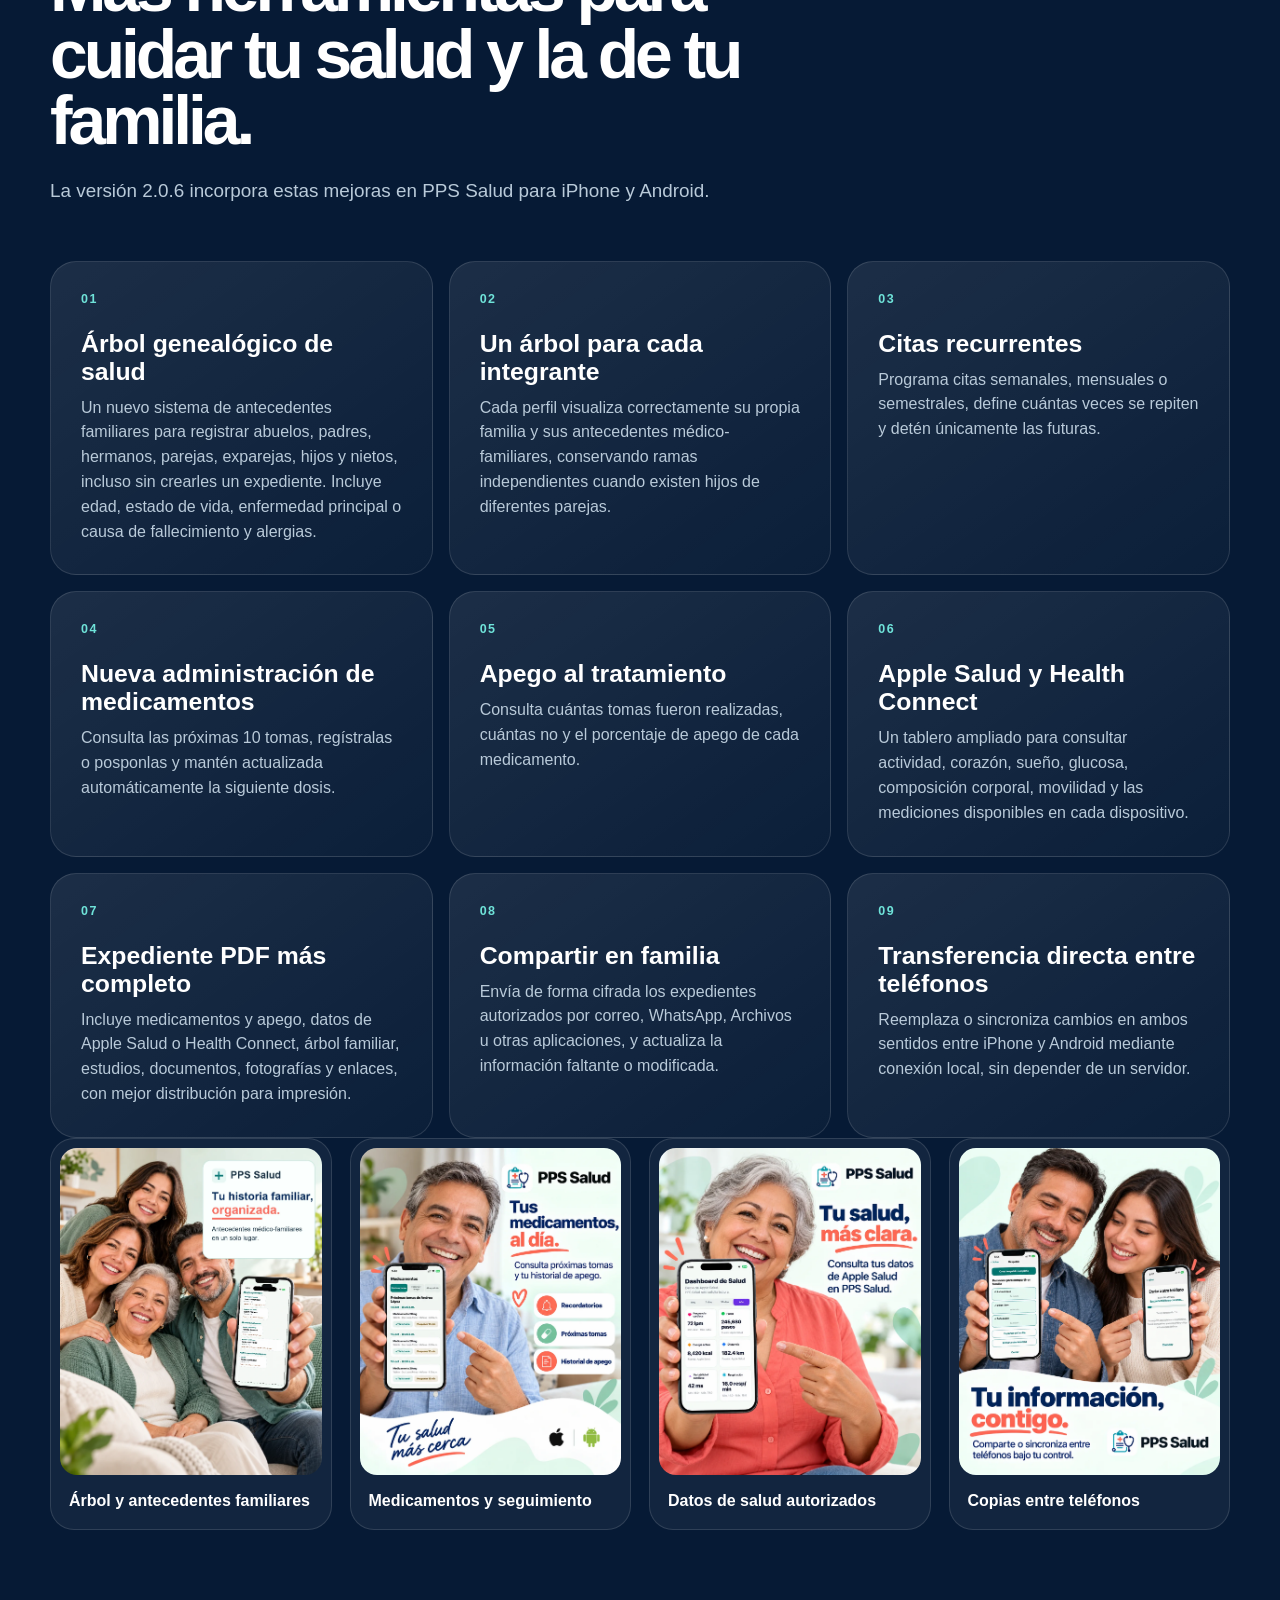
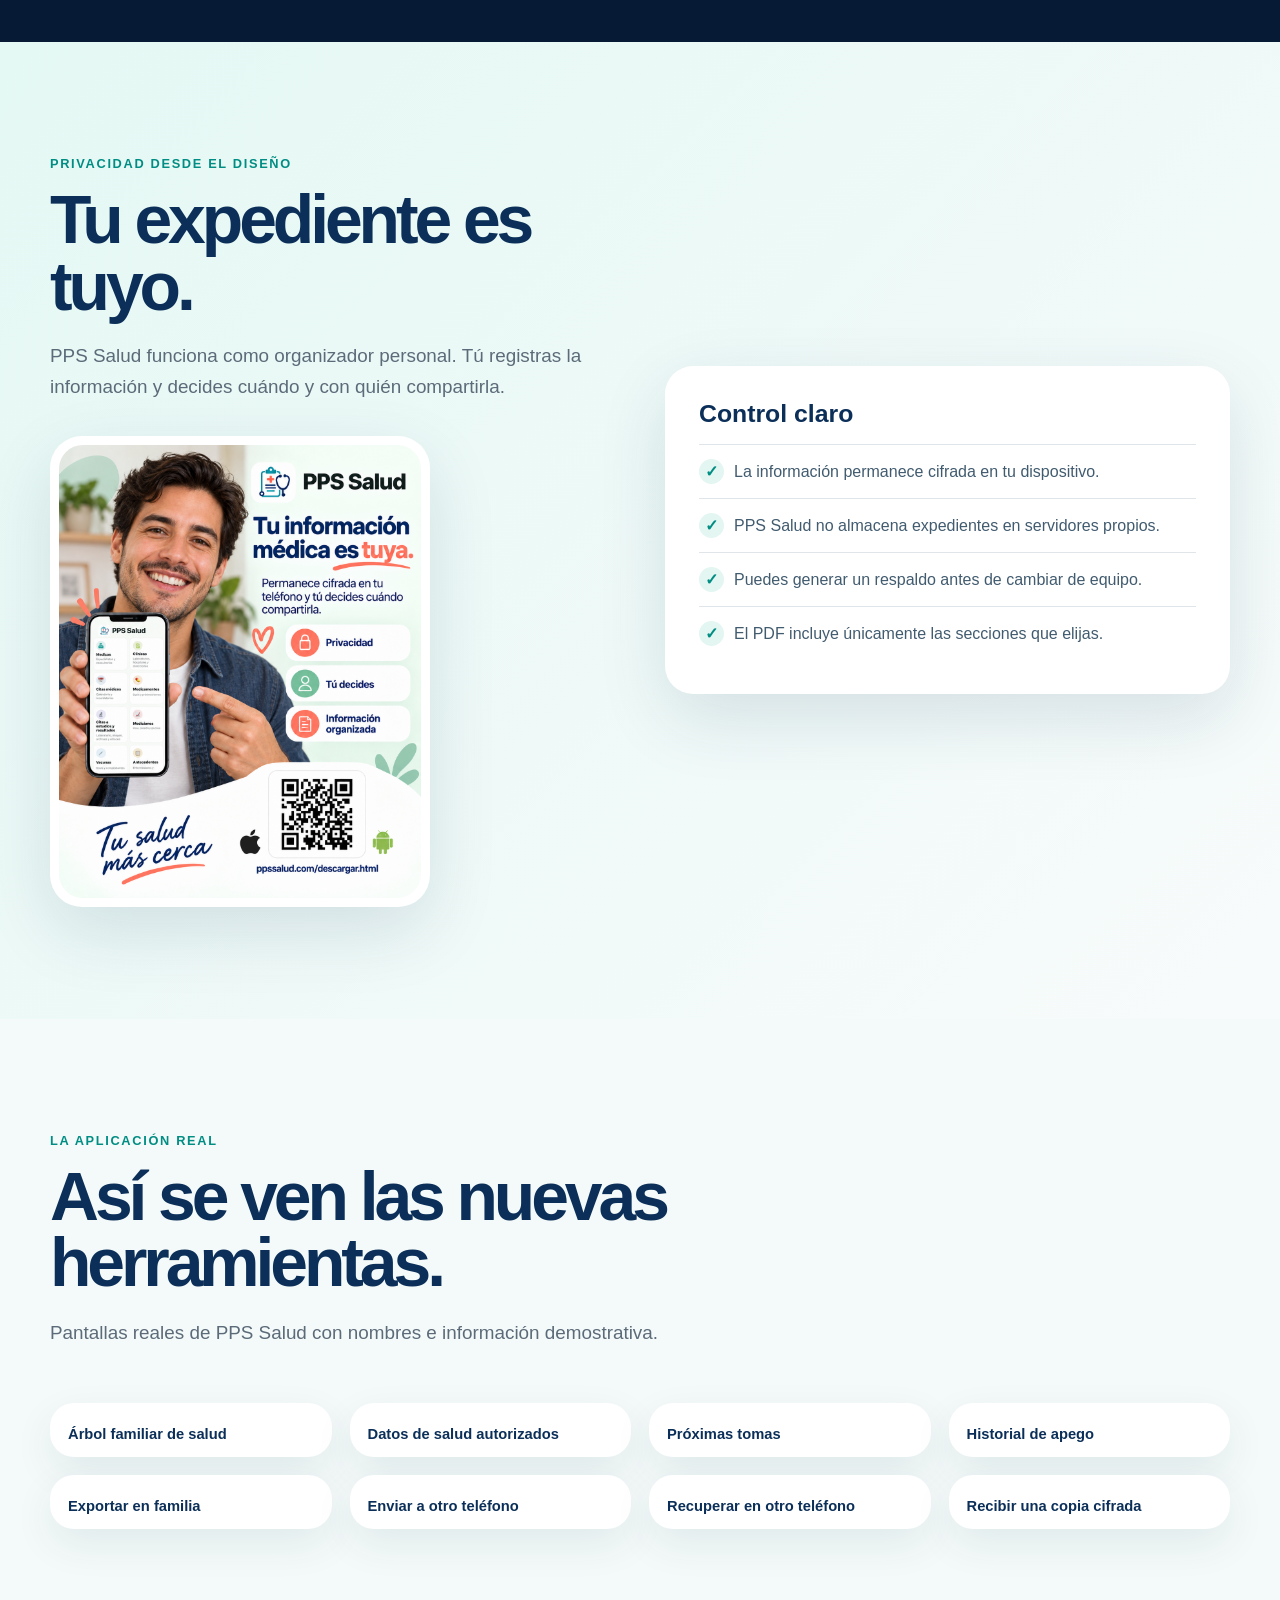
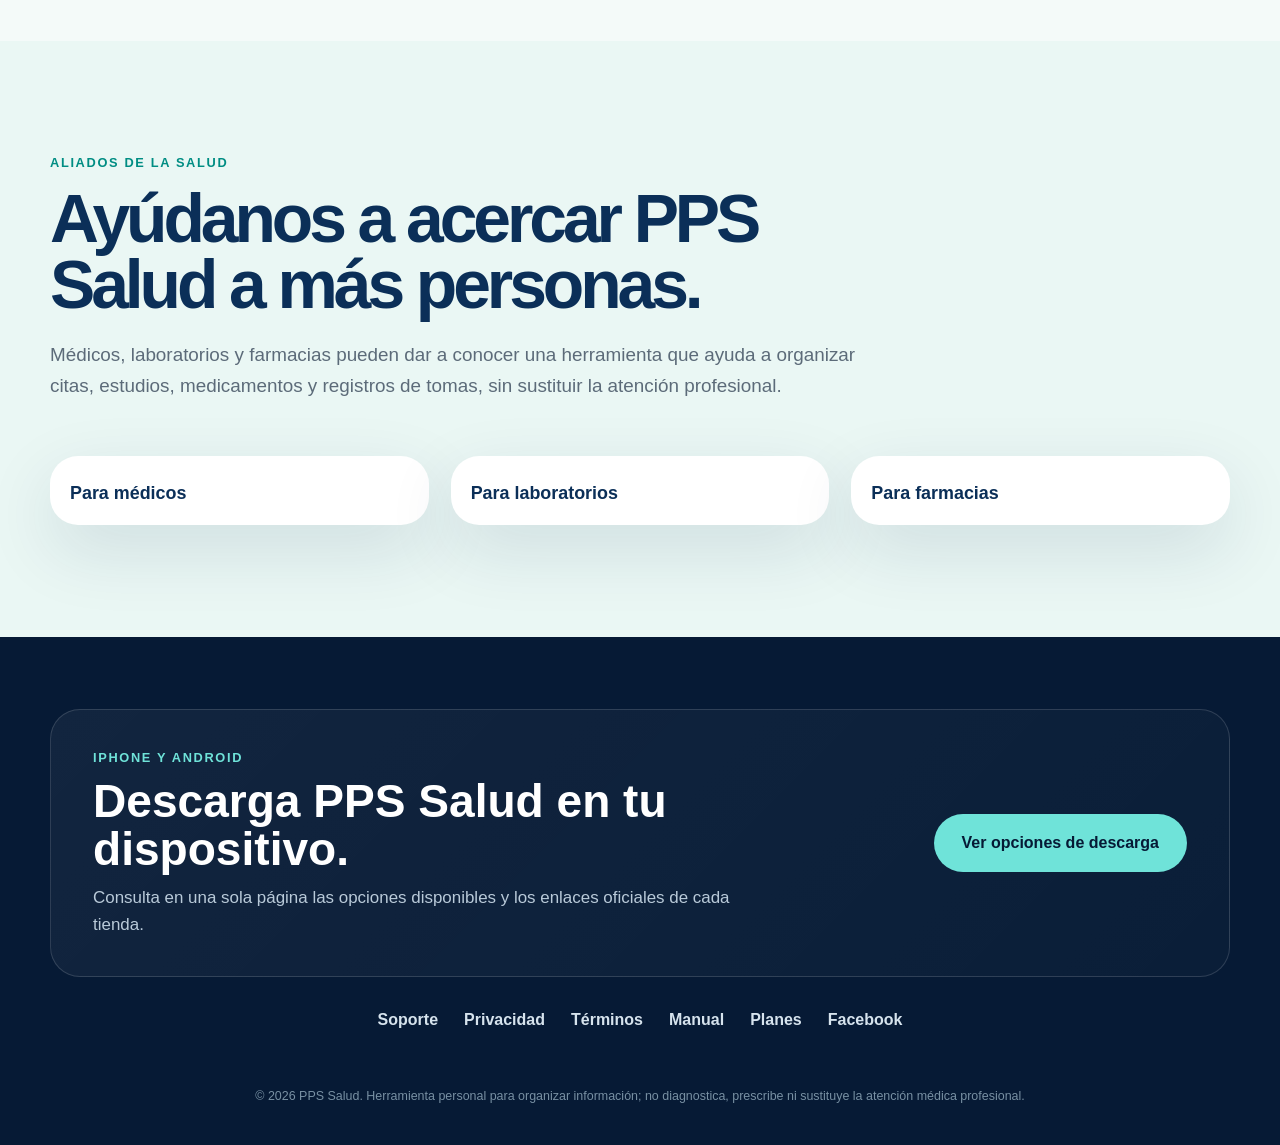
==== commit 18805347: "Publica anuncios y pantallas reales de la version 2.0.6" ====
--- a/index.html
+++ b/index.html
@@ -83,9 +83,14 @@
 <article class="feature"><span class="num">07</span><div><h3>Expediente PDF más completo</h3><p>Incluye medicamentos y apego, datos de Apple Salud o Health Connect, árbol familiar, estudios, documentos, fotografías y enlaces, con mejor distribución para impresión.</p></div></article>
 <article class="feature"><span class="num">08</span><div><h3>Compartir en familia</h3><p>Envía de forma cifrada los expedientes autorizados por correo, WhatsApp, Archivos u otras aplicaciones, y actualiza la información faltante o modificada.</p></div></article>
 <article class="feature"><span class="num">09</span><div><h3>Transferencia directa entre teléfonos</h3><p>Reemplaza o sincroniza cambios en ambos sentidos entre iPhone y Android mediante conexión local, sin depender de un servidor.</p></div></article>
+</div><div class="release-ads">
+<figure><img src="assets/novedades-2.0.6/anuncio-arbol-familiar.webp" alt="Familia consultando antecedentes familiares en PPS Salud" loading="lazy"><figcaption>Árbol y antecedentes familiares</figcaption></figure>
+<figure><img src="assets/novedades-2.0.6/anuncio-medicamentos.webp" alt="Persona consultando medicamentos y próximas tomas en PPS Salud" loading="lazy"><figcaption>Medicamentos y seguimiento</figcaption></figure>
+<figure><img src="assets/novedades-2.0.6/anuncio-apple-salud.webp" alt="Persona consultando datos autorizados de salud en PPS Salud" loading="lazy"><figcaption>Datos de salud autorizados</figcaption></figure>
+<figure><img src="assets/novedades-2.0.6/anuncio-sincronizacion.webp" alt="Padre e hija compartiendo una copia cifrada entre teléfonos" loading="lazy"><figcaption>Copias entre teléfonos</figcaption></figure>
 </div></div></section>
 <section class="section privacy" id="privacidad"><div class="wrap privacy-grid"><div class="privacy-intro"><div class="head"><span class="kicker">Privacidad desde el diseño</span><h2>Tu expediente es tuyo.</h2><p>PPS Salud funciona como organizador personal. Tú registras la información y decides cuándo y con quién compartirla.</p></div><div class="campaign-shot privacy-shot"><img src="assets/campana-06-privacidad.png" alt="Privacidad de la información en PPS Salud" loading="lazy"></div></div><div class="privacy-card"><h3>Control claro</h3><ul><li>La información permanece cifrada en tu dispositivo.</li><li>PPS Salud no almacena expedientes en servidores propios.</li><li>Puedes generar un respaldo antes de cambiar de equipo.</li><li>El PDF incluye únicamente las secciones que elijas.</li></ul></div></div></section>
-<section class="section screens"><div class="wrap"><div class="head"><span class="kicker">La aplicación real</span><h2>Pantallas claras, información identificada.</h2><p>Ejemplos actuales de PPS Salud con información demostrativa. Las imágenes acompañan la explicación sin sustituirla.</p></div><div class="screen-row"><figure><img src="assets/perfiles-familia.png" alt="Perfiles familiares y ficha de emergencia" loading="lazy"><figcaption>Perfiles familiares separados</figcaption></figure><figure><img src="assets/medicamentos-alertas.png" alt="Medicamentos y alertas" loading="lazy"><figcaption>Medicamentos y próximas tomas</figcaption></figure><figure><img src="assets/estudios-organizados.png" alt="Estudios organizados" loading="lazy"><figcaption>Estudios y documentos por fecha</figcaption></figure><figure><img src="assets/compartir-expediente.png" alt="Compartir expediente en PDF" loading="lazy"><figcaption>Expediente PDF para compartir</figcaption></figure></div></div></section>
+<section class="section screens"><div class="wrap"><div class="head"><span class="kicker">La aplicación real</span><h2>Así se ven las nuevas herramientas.</h2><p>Pantallas reales de PPS Salud con nombres e información demostrativa.</p></div><div class="screen-row"><figure><img src="assets/novedades-2.0.6/01-arbol-familiar.webp" alt="Árbol de antecedentes familiares" loading="lazy"><figcaption>Árbol familiar de salud</figcaption></figure><figure><img src="assets/novedades-2.0.6/02-datos-salud.webp" alt="Panel de datos de salud autorizados" loading="lazy"><figcaption>Datos de salud autorizados</figcaption></figure><figure><img src="assets/novedades-2.0.6/03-proximas-tomas.webp" alt="Próximas tomas de medicamentos" loading="lazy"><figcaption>Próximas tomas</figcaption></figure><figure><img src="assets/novedades-2.0.6/04-historial-apego.webp" alt="Historial y seguimiento de tomas" loading="lazy"><figcaption>Historial de apego</figcaption></figure><figure><img src="assets/novedades-2.0.6/05-exportar-familia.webp" alt="Opciones para exportar una copia familiar" loading="lazy"><figcaption>Exportar en familia</figcaption></figure><figure><img src="assets/novedades-2.0.6/06-enviar-telefono.webp" alt="Enviar una copia cifrada a otro teléfono" loading="lazy"><figcaption>Enviar a otro teléfono</figcaption></figure><figure><img src="assets/novedades-2.0.6/07-recuperar-telefono.webp" alt="Recuperar una copia cifrada en otro teléfono" loading="lazy"><figcaption>Recuperar en otro teléfono</figcaption></figure><figure><img src="assets/novedades-2.0.6/08-recibir-telefono.webp" alt="Recepción de una copia cifrada en otro teléfono" loading="lazy"><figcaption>Recibir una copia cifrada</figcaption></figure></div></div></section>
 <section class="section allies" id="aliados"><div class="wrap"><div class="head"><span class="kicker">Aliados de la salud</span><h2>Ayúdanos a acercar PPS Salud a más personas.</h2><p>Médicos, laboratorios y farmacias pueden dar a conocer una herramienta que ayuda a organizar citas, estudios, medicamentos y registros de tomas, sin sustituir la atención profesional.</p></div><div class="allies-grid"><figure class="ally-card"><img src="assets/anuncio-medicos.png" alt="Anuncio de PPS Salud dirigido a médicos" loading="lazy"><figcaption>Para médicos</figcaption></figure><figure class="ally-card"><img src="assets/anuncio-laboratorios.png" alt="Anuncio de PPS Salud dirigido a laboratorios" loading="lazy"><figcaption>Para laboratorios</figcaption></figure><figure class="ally-card"><img src="assets/anuncio-farmacias.png" alt="Anuncio de PPS Salud dirigido a farmacias" loading="lazy"><figcaption>Para farmacias</figcaption></figure></div></div></section>
 <section class="download-compact" id="descargar"><div class="download-compact-inner"><div><span class="kicker">iPhone y Android</span><h2>Descarga PPS Salud en tu dispositivo.</h2><p>Consulta en una sola página las opciones disponibles y los enlaces oficiales de cada tienda.</p></div><a class="download-compact-cta" href="/descargar.html">Ver opciones de descarga</a></div><div class="download-links"><a href="soporte.html">Soporte</a><a href="privacidad.html">Privacidad</a><a href="terminos.html">Términos</a><a href="Manual-de-usuario-PPS-Salud.pdf">Manual</a><a href="suscripciones/">Planes</a><a href="https://www.facebook.com/ppssalud" target="_blank" rel="noopener">Facebook</a></div></section>
 </main><footer>© 2026 PPS Salud. Herramienta personal para organizar información; no diagnostica, prescribe ni sustituye la atención médica profesional.</footer>
